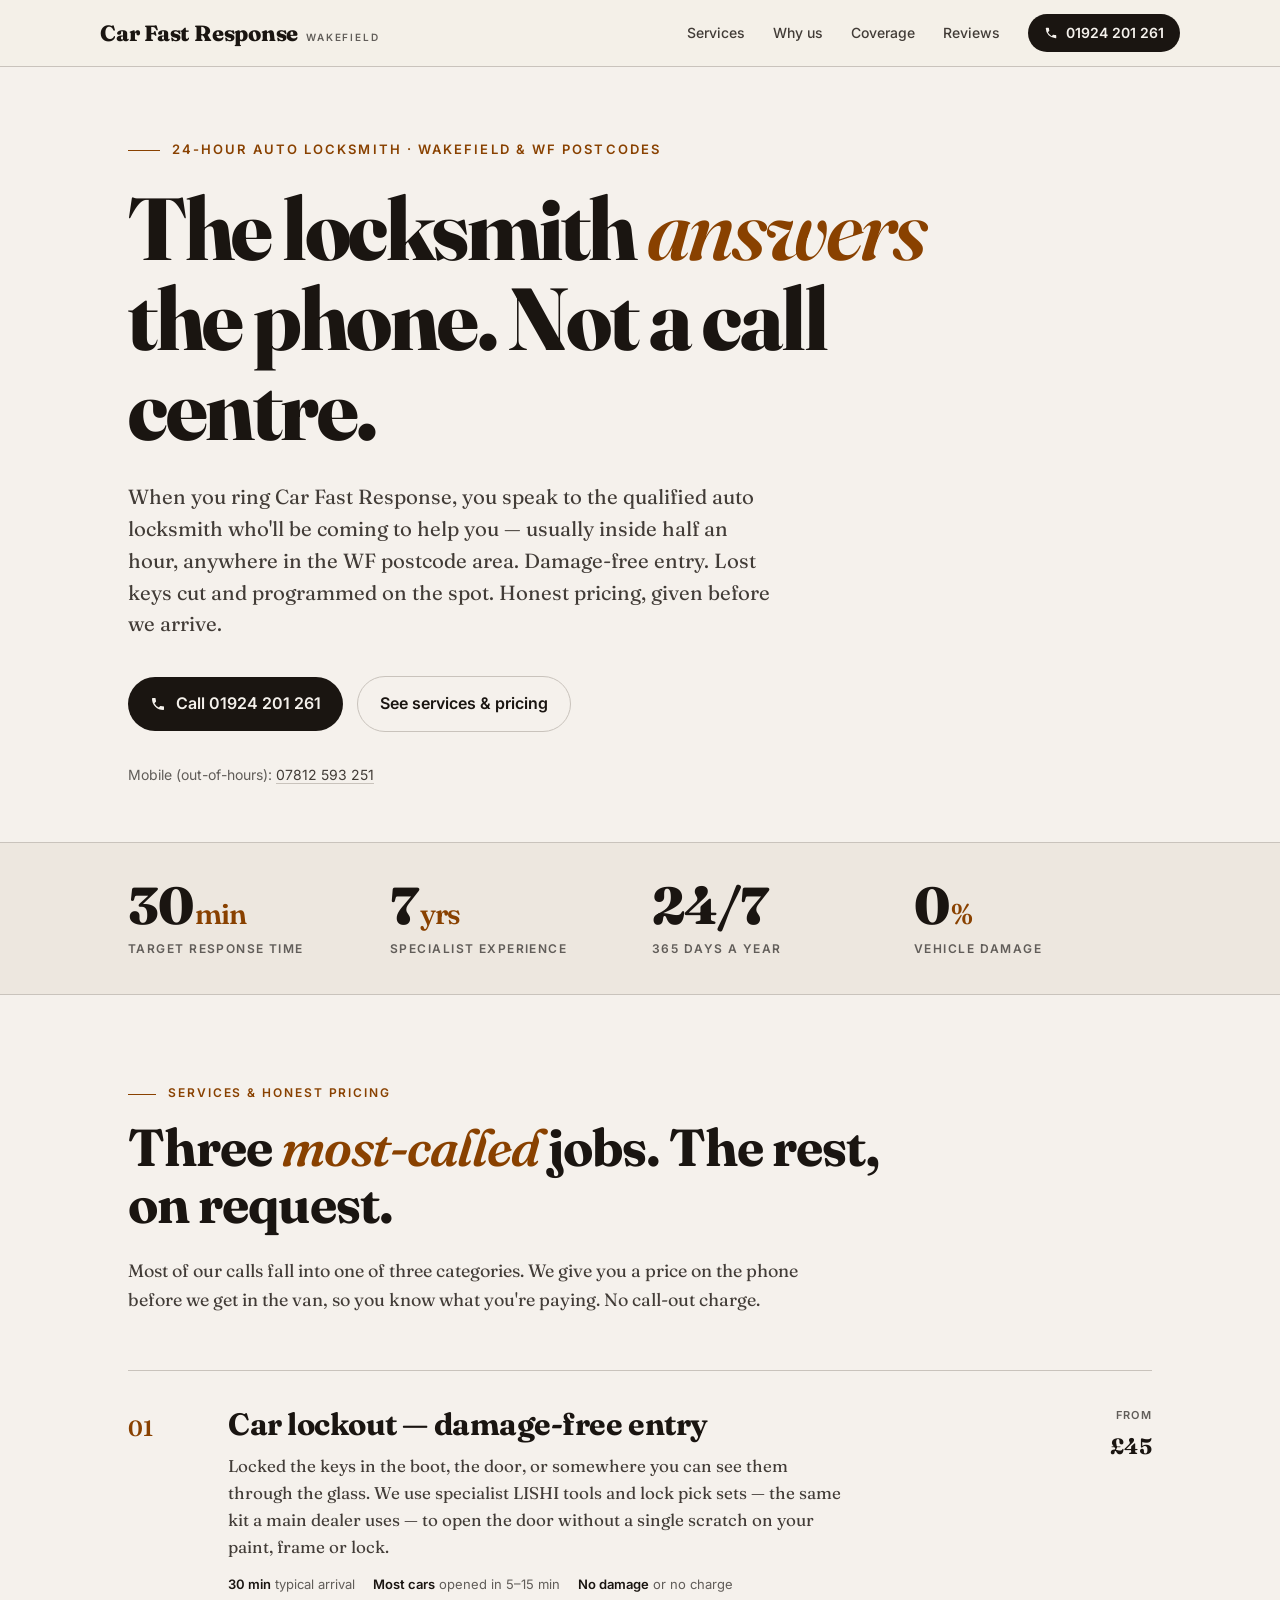
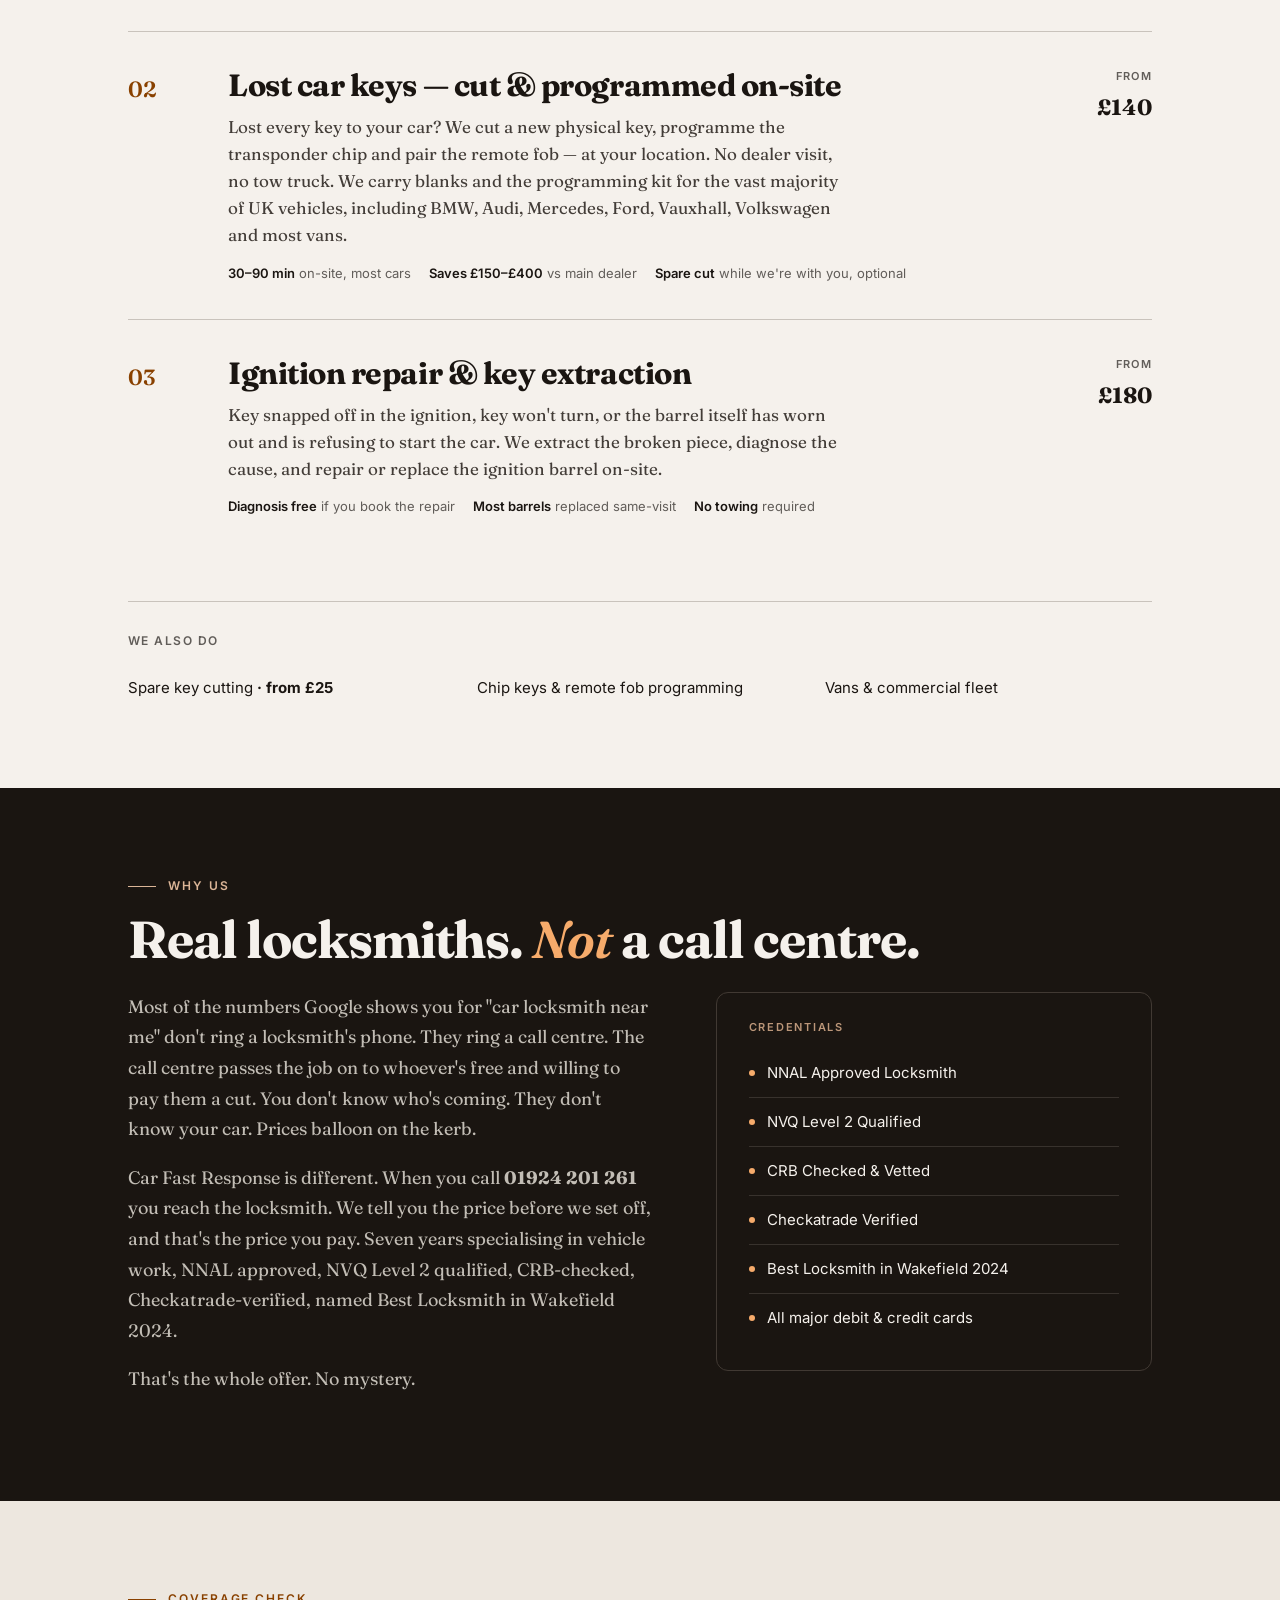
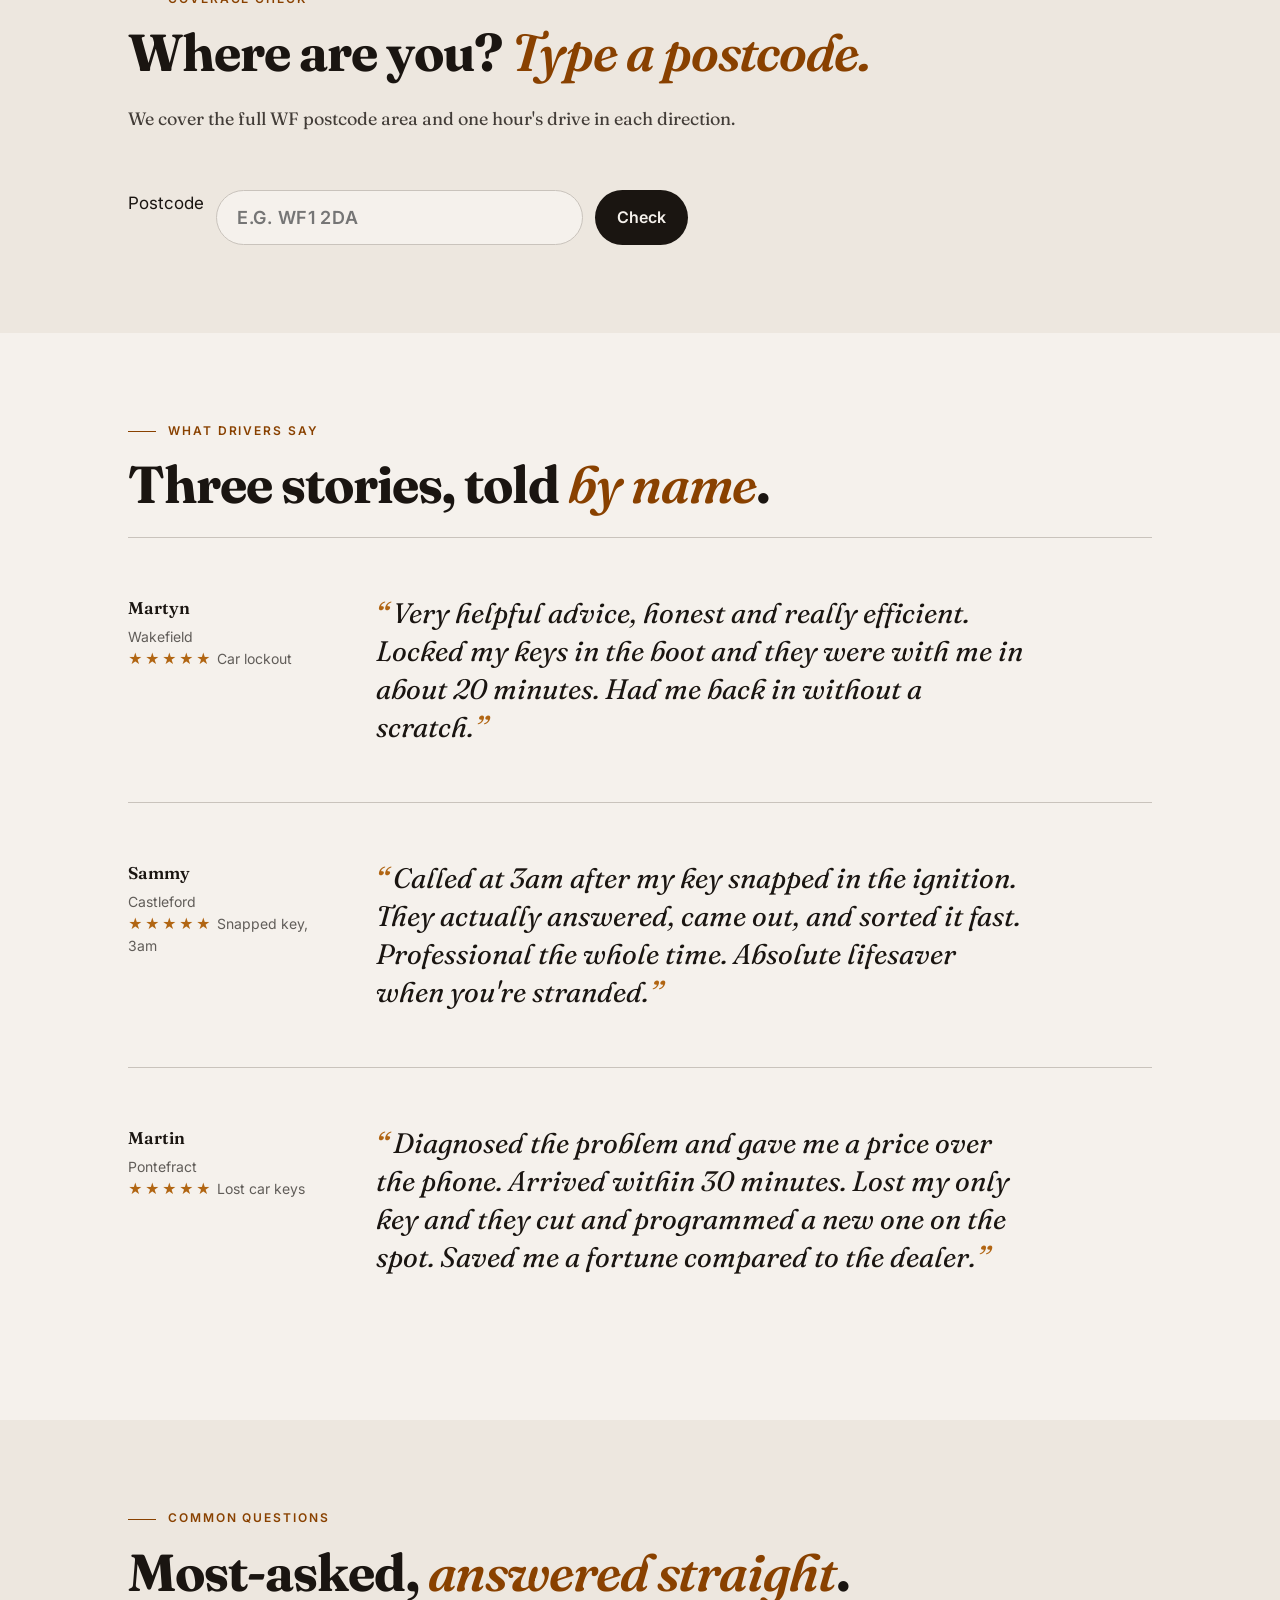
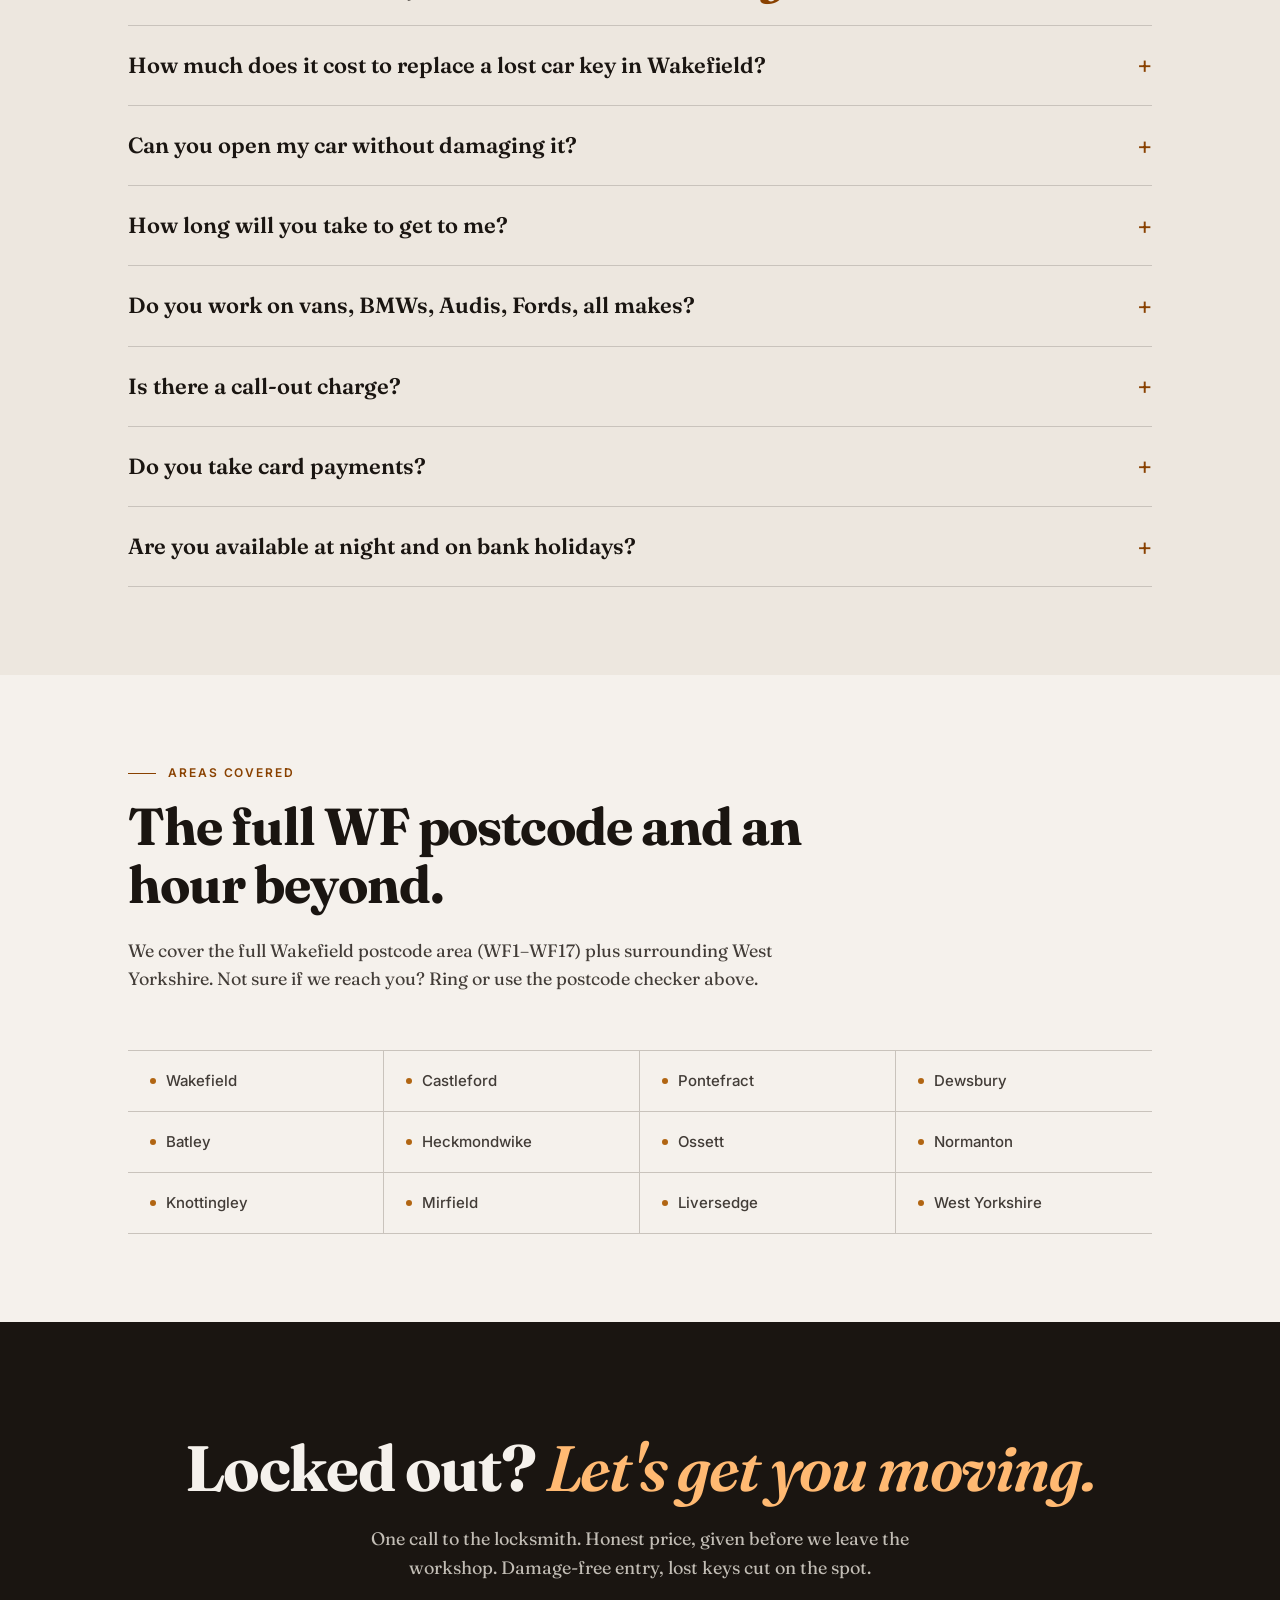
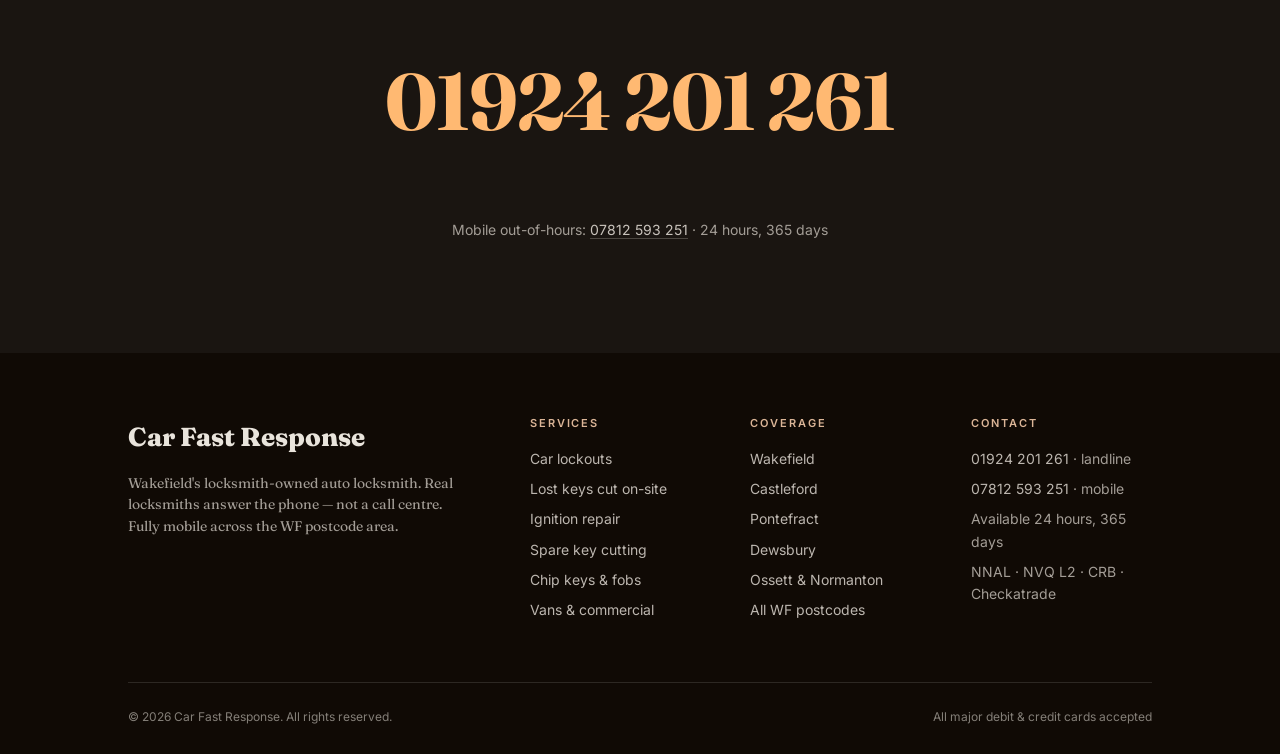
==== index.html @ 36a8eac4 "Point canonical/sitemap/schema at the live GitHub Pages URL Skipping the custom domain step per Rob " ====
<!DOCTYPE html>
<html lang="en-GB">
<head>
<meta charset="UTF-8">
<meta name="viewport" content="width=device-width, initial-scale=1, viewport-fit=cover">
<title>Car Fast Response · Auto Locksmith Wakefield · 30-minute response, damage-free</title>
<meta name="description" content="Wakefield's locksmith-owned auto locksmith. Real locksmiths answer the phone, not a call centre. Damage-free vehicle entry, lost car keys cut on-site, ignition repair. Call 01924 201 261 — 24 hours.">
<meta name="keywords" content="auto locksmith Wakefield, car locksmith West Yorkshire, lost car key replacement Wakefield, car lockout Wakefield, car key cutting Castleford Pontefract">
<meta name="robots" content="index,follow,max-image-preview:large">
<link rel="canonical" href="https://ainjection.github.io/carfastresponse/">

<meta property="og:type" content="website">
<meta property="og:url" content="https://ainjection.github.io/carfastresponse/">
<meta property="og:title" content="Car Fast Response · Auto Locksmith Wakefield">
<meta property="og:description" content="Real locksmiths, not a call centre. 30-minute response across Wakefield &amp; WF postcodes. Damage-free entry, lost keys cut on-site.">
<meta property="og:image" content="https://ainjection.github.io/carfastresponse/og-card.png">
<meta property="og:image:width" content="1200">
<meta property="og:image:height" content="630">
<meta property="og:locale" content="en_GB">

<meta name="twitter:card" content="summary_large_image">
<meta name="twitter:title" content="Car Fast Response · Auto Locksmith Wakefield">
<meta name="twitter:description" content="Real locksmiths, not a call centre. 30-minute response. Damage-free vehicle entry, lost keys cut on-site.">
<meta name="twitter:image" content="https://ainjection.github.io/carfastresponse/og-card.png">

<meta name="theme-color" content="#f5f1ea">
<meta name="format-detection" content="telephone=yes">
<meta name="geo.region" content="GB-WKF">
<meta name="geo.placename" content="Wakefield">

<link rel="preconnect" href="https://fonts.googleapis.com">
<link rel="preconnect" href="https://fonts.gstatic.com" crossorigin>
<link href="https://fonts.googleapis.com/css2?family=Inter:wght@400;500;600;700&family=Fraunces:opsz,wght@9..144,400;9..144,600;9..144,800&display=swap" rel="stylesheet">

<style>
  :root {
    --ink: oklch(20% 0.012 60);
    --ink-soft: oklch(36% 0.012 60);
    --muted: oklch(48% 0.008 70);
    --paper: oklch(96% 0.008 80);
    --paper-warm: oklch(93% 0.012 75);
    --rule: oklch(82% 0.012 70);
    --brass: oklch(58% 0.13 60);
    --brass-deep: oklch(46% 0.12 55);
    --night: oklch(20% 0.018 250);
    --night-soft: oklch(28% 0.018 250);
    --emergency: oklch(58% 0.18 30);
  }
  *, *::before, *::after { box-sizing: border-box; margin: 0; padding: 0; }
  html { scroll-behavior: smooth; -webkit-text-size-adjust: 100%; }
  body {
    font-family: 'Fraunces', ui-serif, Georgia, serif;
    font-size: 17px;
    line-height: 1.6;
    color: var(--ink);
    background: var(--paper);
    -webkit-font-smoothing: antialiased;
    overflow-x: hidden;
  }
  a { color: inherit; text-decoration: none; }
  img, svg { max-width: 100%; height: auto; display: block; }
  button { font: inherit; cursor: pointer; border: 0; background: none; color: inherit; }

  .sans { font-family: 'Inter', -apple-system, BlinkMacSystemFont, "Segoe UI", sans-serif; }
  .container { max-width: 1080px; margin: 0 auto; padding: 0 28px; }
  h1, h2, h3, h4 { font-family: 'Fraunces', ui-serif, Georgia, serif; font-weight: 600; letter-spacing: -0.012em; line-height: 1.12; }

  /* === SKIP LINK === */
  .skip { position: absolute; left: -9999px; }
  .skip:focus { left: 12px; top: 12px; background: var(--ink); color: var(--paper); padding: 10px 16px; border-radius: 6px; z-index: 100; }

  /* === HEADER === */
  .topnav {
    position: sticky; top: 0; z-index: 50;
    background: rgba(244, 240, 232, 0.92);
    backdrop-filter: saturate(160%) blur(10px);
    -webkit-backdrop-filter: saturate(160%) blur(10px);
    border-bottom: 1px solid var(--rule);
  }
  .topnav-inner {
    display: flex; align-items: center; justify-content: space-between;
    padding: 14px 0;
  }
  .brand {
    display: flex; align-items: baseline; gap: 8px;
    font-family: 'Fraunces', serif; font-size: 22px; font-weight: 800;
    letter-spacing: -0.01em;
  }
  .brand .small { font-family: 'Inter', sans-serif; font-size: 10px; font-weight: 600; letter-spacing: 0.18em; text-transform: uppercase; color: var(--muted); }
  .topnav nav { display: flex; gap: 28px; align-items: center; font-family: 'Inter', sans-serif; font-size: 14px; font-weight: 500; }
  .topnav nav a { color: var(--ink-soft); transition: color 0.18s ease-out; }
  .topnav nav a:hover { color: var(--brass-deep); }
  .topnav .call-pill {
    display: inline-flex; align-items: center; gap: 8px;
    padding: 8px 16px; border-radius: 999px;
    background: var(--ink); color: var(--paper);
    font-family: 'Inter', sans-serif; font-weight: 600; font-size: 14px;
    transition: background 0.18s ease-out;
  }
  .topnav .call-pill:hover { background: var(--brass-deep); }
  .topnav .call-pill svg { width: 14px; height: 14px; fill: currentColor; }
  @media (max-width: 760px) {
    .topnav nav a:not(.call-pill) { display: none; }
  }

  /* === HERO === */
  .hero { padding: 72px 0 56px; }
  .hero-line {
    font-family: 'Inter', sans-serif; font-size: 13px; font-weight: 600;
    letter-spacing: 0.16em; text-transform: uppercase; color: var(--brass-deep);
    margin-bottom: 24px;
  }
  .hero-line::before {
    content: ''; display: inline-block; width: 32px; height: 1px;
    background: var(--brass-deep); margin-right: 12px; vertical-align: middle;
  }
  .hero h1 {
    font-size: clamp(44px, 7.5vw, 88px);
    font-weight: 800;
    line-height: 1.02;
    letter-spacing: -0.028em;
    margin-bottom: 28px;
    max-width: 14ch;
  }
  .hero h1 em { font-style: italic; color: var(--brass-deep); font-weight: 600; }
  .hero-lede {
    font-size: clamp(18px, 1.6vw, 22px);
    line-height: 1.55;
    color: var(--ink-soft);
    max-width: 50ch;
    margin-bottom: 36px;
  }
  .hero-actions {
    display: flex; flex-wrap: wrap; gap: 14px; align-items: center;
  }
  .btn {
    display: inline-flex; align-items: center; gap: 10px;
    padding: 14px 22px; border-radius: 999px;
    font-family: 'Inter', sans-serif; font-weight: 600; font-size: 16px;
    transition: transform 0.18s ease-out, background 0.18s ease-out;
  }
  .btn-primary { background: var(--ink); color: var(--paper); }
  .btn-primary:hover { background: var(--brass-deep); transform: translateY(-1px); }
  .btn-ghost { background: transparent; color: var(--ink); border: 1px solid var(--rule); }
  .btn-ghost:hover { border-color: var(--ink); }
  .btn svg { width: 16px; height: 16px; fill: currentColor; }
  .hero-aside {
    margin-top: 32px;
    font-family: 'Inter', sans-serif; font-size: 14px;
    color: var(--muted);
  }
  .hero-aside a { color: var(--ink-soft); border-bottom: 1px solid var(--rule); }

  /* === STATS RIBBON === */
  .stats {
    border-top: 1px solid var(--rule);
    border-bottom: 1px solid var(--rule);
    padding: 36px 0;
    background: var(--paper-warm);
  }
  .stats-grid {
    display: grid; grid-template-columns: repeat(4, 1fr); gap: 24px;
  }
  .stat .num {
    font-family: 'Fraunces', serif; font-size: clamp(36px, 4.5vw, 52px);
    font-weight: 800; letter-spacing: -0.02em; line-height: 1;
    color: var(--ink);
  }
  .stat .num .unit { font-size: 0.55em; font-weight: 600; color: var(--brass-deep); margin-left: 2px; }
  .stat .lbl {
    font-family: 'Inter', sans-serif; font-size: 12px; font-weight: 600;
    text-transform: uppercase; letter-spacing: 0.12em;
    color: var(--muted); margin-top: 8px;
  }
  @media (max-width: 640px) {
    .stats-grid { grid-template-columns: repeat(2, 1fr); gap: 28px 20px; }
  }

  /* === SECTION SHELL === */
  section.block { padding: 88px 0; }
  .sec-eyebrow {
    font-family: 'Inter', sans-serif; font-size: 12px; font-weight: 600;
    letter-spacing: 0.16em; text-transform: uppercase; color: var(--brass-deep);
    margin-bottom: 16px;
  }
  .sec-eyebrow::before {
    content: ''; display: inline-block; width: 28px; height: 1px;
    background: var(--brass-deep); margin-right: 12px; vertical-align: middle;
  }
  .sec-title {
    font-size: clamp(34px, 4.4vw, 52px);
    font-weight: 700; letter-spacing: -0.02em; line-height: 1.1;
    max-width: 22ch; margin-bottom: 24px;
  }
  .sec-title em { font-style: italic; color: var(--brass-deep); font-weight: 600; }
  .sec-lede {
    font-size: clamp(17px, 1.4vw, 20px); color: var(--ink-soft);
    max-width: 60ch; margin-bottom: 56px;
  }

  /* === SERVICES — CASE-STUDY STYLE === */
  .case {
    display: grid; grid-template-columns: 64px 1fr auto; gap: 36px;
    padding: 36px 0; border-top: 1px solid var(--rule);
    align-items: start;
  }
  .case:last-child { border-bottom: 1px solid var(--rule); }
  .case-num {
    font-family: 'Fraunces', serif; font-size: 22px; font-weight: 600;
    color: var(--brass-deep); padding-top: 4px;
  }
  .case-body h3 {
    font-size: clamp(24px, 2.4vw, 32px);
    font-weight: 700; letter-spacing: -0.015em; margin-bottom: 10px;
  }
  .case-body p { font-size: 17px; color: var(--ink-soft); max-width: 56ch; margin-bottom: 14px; }
  .case-meta {
    font-family: 'Inter', sans-serif; font-size: 13px; color: var(--muted);
    display: flex; gap: 18px; flex-wrap: wrap;
  }
  .case-meta strong { color: var(--ink); font-weight: 600; }
  .case-price {
    font-family: 'Fraunces', serif; font-size: 22px; font-weight: 700;
    text-align: right; color: var(--ink); white-space: nowrap;
  }
  .case-price .from {
    display: block;
    font-family: 'Inter', sans-serif; font-size: 11px; font-weight: 600;
    text-transform: uppercase; letter-spacing: 0.12em; color: var(--muted);
    margin-bottom: 4px;
  }
  @media (max-width: 720px) {
    .case { grid-template-columns: 40px 1fr; }
    .case-price { grid-column: 2; text-align: left; margin-top: 8px; }
  }

  .also-list {
    margin-top: 48px; padding-top: 32px; border-top: 1px solid var(--rule);
    display: grid; grid-template-columns: repeat(3, 1fr); gap: 22px;
    font-family: 'Inter', sans-serif; font-size: 15px;
  }
  .also-list h4 {
    font-family: 'Inter', sans-serif; font-size: 12px; font-weight: 600;
    text-transform: uppercase; letter-spacing: 0.12em; color: var(--muted);
    margin-bottom: 6px; grid-column: 1 / -1;
  }
  .also-list span { color: var(--ink); }
  @media (max-width: 640px) { .also-list { grid-template-columns: 1fr 1fr; } }

  /* === WHY / EDITORIAL BLOCK === */
  .editorial {
    background: var(--ink); color: var(--paper);
    padding: 96px 0;
  }
  .editorial .sec-eyebrow { color: oklch(80% 0.06 60); }
  .editorial .sec-eyebrow::before { background: oklch(80% 0.06 60); }
  .editorial .sec-title { color: var(--paper); }
  .editorial .sec-title em { color: oklch(80% 0.12 60); }
  .editorial-grid { display: grid; grid-template-columns: 1.2fr 1fr; gap: 64px; align-items: start; }
  .editorial-grid p { color: oklch(80% 0.012 75); font-size: 18px; line-height: 1.7; margin-bottom: 18px; max-width: 52ch; }
  .credentials {
    border: 1px solid oklch(35% 0.015 60);
    padding: 28px 32px; border-radius: 12px;
  }
  .credentials h4 {
    font-family: 'Inter', sans-serif; font-size: 11px; font-weight: 600;
    letter-spacing: 0.16em; text-transform: uppercase;
    color: oklch(70% 0.06 60); margin-bottom: 16px;
  }
  .credentials ul { list-style: none; font-family: 'Inter', sans-serif; }
  .credentials li {
    padding: 12px 0; border-top: 1px solid oklch(32% 0.012 60);
    font-size: 15px; display: flex; gap: 12px; align-items: center;
  }
  .credentials li:first-child { border-top: 0; }
  .credentials li::before {
    content: ''; width: 6px; height: 6px; border-radius: 50%;
    background: oklch(80% 0.12 60); flex-shrink: 0;
  }
  @media (max-width: 760px) { .editorial-grid { grid-template-columns: 1fr; gap: 36px; } }

  /* === POSTCODE CHECKER === */
  .checker {
    background: var(--paper-warm);
  }
  .checker-form {
    display: flex; flex-wrap: wrap; gap: 12px; max-width: 560px; margin-top: 32px;
  }
  .checker input {
    flex: 1; min-width: 200px;
    font: 600 18px 'Inter', sans-serif;
    padding: 16px 20px; border-radius: 999px;
    border: 1px solid var(--rule); background: var(--paper);
    color: var(--ink); letter-spacing: 0.04em; text-transform: uppercase;
  }
  .checker input:focus { outline: 2px solid var(--brass-deep); outline-offset: 2px; }
  .checker-result {
    margin-top: 22px; padding: 18px 22px; border-radius: 12px;
    font-family: 'Inter', sans-serif; font-size: 15px; line-height: 1.5;
    display: none;
  }
  .checker-result.yes { background: oklch(94% 0.05 145); color: oklch(35% 0.13 150); display: block; }
  .checker-result.maybe { background: oklch(94% 0.05 75); color: oklch(40% 0.13 75); display: block; }
  .checker-result.no { background: oklch(94% 0.04 30); color: oklch(40% 0.16 30); display: block; }
  .checker-result a { font-weight: 700; text-decoration: underline; }

  /* === REVIEWS — MAGAZINE PULL-QUOTES === */
  .reviews {
    background: var(--paper);
  }
  .review-row {
    padding: 56px 0; border-top: 1px solid var(--rule);
    display: grid; grid-template-columns: 200px 1fr; gap: 48px; align-items: start;
  }
  .review-row:first-child { border-top: 0; padding-top: 0; }
  .review-meta {
    font-family: 'Inter', sans-serif; font-size: 14px; color: var(--muted);
  }
  .review-meta strong { display: block; font-size: 17px; color: var(--ink); margin-bottom: 4px; font-family: 'Fraunces', serif; font-weight: 600; }
  .review-meta .stars { color: var(--brass); margin-bottom: 12px; letter-spacing: 2px; font-size: 14px; }
  .review-quote {
    font-family: 'Fraunces', serif; font-size: clamp(22px, 2.2vw, 30px);
    line-height: 1.35; font-weight: 400; font-style: italic;
    color: var(--ink); max-width: 36ch;
  }
  .review-quote::before { content: '\201C'; color: var(--brass); margin-right: 4px; font-weight: 600; }
  .review-quote::after { content: '\201D'; color: var(--brass); margin-left: 2px; font-weight: 600; }
  @media (max-width: 720px) { .review-row { grid-template-columns: 1fr; gap: 16px; } }

  /* === FAQ === */
  .faq { background: var(--paper-warm); }
  details.faq-item {
    border-top: 1px solid var(--rule); padding: 22px 0;
  }
  details.faq-item:last-of-type { border-bottom: 1px solid var(--rule); }
  details.faq-item summary {
    list-style: none; cursor: pointer;
    font-family: 'Fraunces', serif; font-size: clamp(18px, 1.8vw, 22px);
    font-weight: 600; color: var(--ink);
    display: flex; justify-content: space-between; align-items: center; gap: 16px;
  }
  details.faq-item summary::-webkit-details-marker { display: none; }
  details.faq-item summary::after {
    content: '+'; font-family: 'Inter', sans-serif; font-weight: 400;
    color: var(--brass-deep); font-size: 24px; line-height: 1;
    transition: transform 0.2s ease-out;
  }
  details.faq-item[open] summary::after { content: '−'; }
  details.faq-item .ans {
    padding-top: 14px; color: var(--ink-soft); font-size: 17px; max-width: 70ch;
  }

  /* === COVERAGE === */
  .coverage { background: var(--paper); }
  .coverage-grid {
    display: grid; grid-template-columns: repeat(4, 1fr); gap: 0;
    border-top: 1px solid var(--rule);
  }
  .coverage-grid .cov {
    padding: 18px 22px; border-bottom: 1px solid var(--rule); border-right: 1px solid var(--rule);
    font-family: 'Inter', sans-serif; font-size: 15px; font-weight: 500;
    color: var(--ink-soft);
    display: flex; align-items: center; gap: 10px;
  }
  .coverage-grid .cov::before {
    content: ''; width: 6px; height: 6px; background: var(--brass);
    border-radius: 50%;
  }
  .coverage-grid .cov:nth-child(4n) { border-right: 0; }
  @media (max-width: 720px) {
    .coverage-grid { grid-template-columns: repeat(2, 1fr); }
    .coverage-grid .cov { border-right: 1px solid var(--rule); }
    .coverage-grid .cov:nth-child(2n) { border-right: 0; }
  }

  /* === FINAL CTA === */
  .final {
    background: var(--ink); color: var(--paper);
    padding: 112px 0; text-align: center;
  }
  .final h2 {
    font-size: clamp(36px, 5.5vw, 64px); font-weight: 700;
    letter-spacing: -0.022em; margin-bottom: 24px; line-height: 1.05;
  }
  .final p { color: oklch(80% 0.012 75); font-size: 18px; margin-bottom: 36px; max-width: 50ch; margin-inline: auto; }
  .final .phone-big {
    display: inline-block; font-family: 'Fraunces', serif; font-size: clamp(48px, 7vw, 80px);
    font-weight: 700; letter-spacing: -0.015em; color: oklch(85% 0.13 60);
    margin: 18px 0 26px;
  }
  .final .phone-big:hover { color: oklch(78% 0.16 60); }
  .final small {
    display: block; font-family: 'Inter', sans-serif; font-size: 14px;
    color: oklch(70% 0.012 75); margin-top: 28px;
  }
  .final small a { color: oklch(82% 0.012 75); border-bottom: 1px solid oklch(40% 0.012 75); }

  /* === FOOTER === */
  footer { background: oklch(15% 0.015 60); color: oklch(70% 0.012 75); padding: 64px 0 28px; }
  .foot-grid { display: grid; grid-template-columns: 2fr 1fr 1fr 1fr; gap: 40px; }
  .foot-grid h4 { font-family: 'Inter', sans-serif; font-size: 11px; font-weight: 600; letter-spacing: 0.18em; text-transform: uppercase; color: oklch(80% 0.06 60); margin-bottom: 14px; }
  .foot-grid ul { list-style: none; font-family: 'Inter', sans-serif; font-size: 14px; }
  .foot-grid li { padding: 4px 0; }
  .foot-grid a { color: oklch(78% 0.012 75); transition: color 0.18s; }
  .foot-grid a:hover { color: oklch(95% 0.012 75); }
  .foot-brand { font-family: 'Fraunces', serif; font-size: 26px; font-weight: 800; color: oklch(92% 0.012 75); margin-bottom: 14px; }
  .foot-desc { font-size: 14px; line-height: 1.55; max-width: 38ch; margin-bottom: 18px; }
  .foot-bottom {
    margin-top: 56px; padding-top: 24px; border-top: 1px solid oklch(28% 0.012 60);
    display: flex; justify-content: space-between; flex-wrap: wrap; gap: 10px;
    font-family: 'Inter', sans-serif; font-size: 12px; color: oklch(60% 0.012 75);
  }
  @media (max-width: 720px) {
    .foot-grid { grid-template-columns: 1fr 1fr; }
    .foot-grid > div:first-child { grid-column: 1 / -1; }
  }

  /* === MOBILE STICKY ACTION BAR === */
  .actionbar {
    position: fixed; left: 0; right: 0; bottom: 0; z-index: 60;
    background: var(--ink); color: var(--paper);
    padding: 10px 12px calc(10px + env(safe-area-inset-bottom, 0));
    display: none;
    box-shadow: 0 -4px 20px rgba(0,0,0,0.18);
  }
  .actionbar-inner { display: grid; grid-template-columns: 1fr 1fr 1fr; gap: 6px; max-width: 480px; margin: 0 auto; }
  .actionbar a {
    display: flex; flex-direction: column; align-items: center; gap: 2px;
    padding: 8px 6px; border-radius: 10px;
    font-family: 'Inter', sans-serif; font-size: 11px; font-weight: 600;
    letter-spacing: 0.03em;
    transition: background 0.18s;
  }
  .actionbar a:hover, .actionbar a:focus { background: oklch(30% 0.018 250); }
  .actionbar svg { width: 22px; height: 22px; fill: currentColor; margin-bottom: 2px; }
  .actionbar a.primary { background: var(--brass); color: var(--ink); }
  .actionbar a.primary:hover { background: oklch(65% 0.16 60); }
  @media (max-width: 760px) {
    .actionbar { display: block; }
    body { padding-bottom: 72px; }
  }
</style>
</head>
<body>

<a class="skip" href="#main">Skip to main content</a>

<header class="topnav">
  <div class="container topnav-inner">
    <a href="/" class="brand">Car&nbsp;Fast&nbsp;Response <span class="small">Wakefield</span></a>
    <nav aria-label="Primary">
      <a href="#services">Services</a>
      <a href="#why">Why us</a>
      <a href="#coverage">Coverage</a>
      <a href="#reviews">Reviews</a>
      <a href="tel:01924201261" class="call-pill">
        <svg viewBox="0 0 24 24" aria-hidden="true"><path d="M6.62 10.79a15.05 15.05 0 0 0 6.59 6.59l2.2-2.2a1 1 0 0 1 1.01-.24c1.12.37 2.33.57 3.58.57a1 1 0 0 1 1 1V20a1 1 0 0 1-1 1A17 17 0 0 1 3 4a1 1 0 0 1 1-1h3.5a1 1 0 0 1 1 1c0 1.25.2 2.46.57 3.58a1 1 0 0 1-.24 1.01l-2.2 2.2z"/></svg>
        01924 201 261
      </a>
    </nav>
  </div>
</header>

<main id="main">

<section class="hero">
  <div class="container">
    <div class="hero-line">24-hour auto locksmith · Wakefield &amp; WF postcodes</div>
    <h1>The locksmith <em>answers</em> the phone. Not a call centre.</h1>
    <p class="hero-lede">When you ring Car Fast Response, you speak to the qualified auto locksmith who'll be coming to help you — usually inside half an hour, anywhere in the WF postcode area. Damage-free entry. Lost keys cut and programmed on the spot. Honest pricing, given before we arrive.</p>
    <div class="hero-actions">
      <a class="btn btn-primary" href="tel:01924201261">
        <svg viewBox="0 0 24 24" aria-hidden="true"><path d="M6.62 10.79a15.05 15.05 0 0 0 6.59 6.59l2.2-2.2a1 1 0 0 1 1.01-.24c1.12.37 2.33.57 3.58.57a1 1 0 0 1 1 1V20a1 1 0 0 1-1 1A17 17 0 0 1 3 4a1 1 0 0 1 1-1h3.5a1 1 0 0 1 1 1c0 1.25.2 2.46.57 3.58a1 1 0 0 1-.24 1.01l-2.2 2.2z"/></svg>
        Call 01924 201 261
      </a>
      <a class="btn btn-ghost" href="#services">See services &amp; pricing</a>
    </div>
    <div class="hero-aside sans">
      Mobile (out-of-hours): <a href="tel:07812593251">07812 593 251</a>
    </div>
  </div>
</section>

<section class="stats">
  <div class="container">
    <div class="stats-grid">
      <div class="stat"><div class="num">30<span class="unit">min</span></div><div class="lbl">Target response time</div></div>
      <div class="stat"><div class="num">7<span class="unit">yrs</span></div><div class="lbl">Specialist experience</div></div>
      <div class="stat"><div class="num">24/7</div><div class="lbl">365 days a year</div></div>
      <div class="stat"><div class="num">0<span class="unit">%</span></div><div class="lbl">Vehicle damage</div></div>
    </div>
  </div>
</section>

<section class="block" id="services">
  <div class="container">
    <div class="sec-eyebrow">Services &amp; honest pricing</div>
    <h2 class="sec-title">Three <em>most-called</em> jobs. The rest, on request.</h2>
    <p class="sec-lede">Most of our calls fall into one of three categories. We give you a price on the phone before we get in the van, so you know what you're paying. No call-out charge.</p>

    <article class="case">
      <div class="case-num">01</div>
      <div class="case-body">
        <h3>Car lockout — damage-free entry</h3>
        <p>Locked the keys in the boot, the door, or somewhere you can see them through the glass. We use specialist LISHI tools and lock pick sets — the same kit a main dealer uses — to open the door without a single scratch on your paint, frame or lock.</p>
        <div class="case-meta sans">
          <span><strong>30 min</strong> typical arrival</span>
          <span><strong>Most cars</strong> opened in 5–15 min</span>
          <span><strong>No damage</strong> or no charge</span>
        </div>
      </div>
      <div class="case-price"><span class="from">from</span>£45</div>
    </article>

    <article class="case">
      <div class="case-num">02</div>
      <div class="case-body">
        <h3>Lost car keys — cut &amp; programmed on-site</h3>
        <p>Lost every key to your car? We cut a new physical key, programme the transponder chip and pair the remote fob — at your location. No dealer visit, no tow truck. We carry blanks and the programming kit for the vast majority of UK vehicles, including BMW, Audi, Mercedes, Ford, Vauxhall, Volkswagen and most vans.</p>
        <div class="case-meta sans">
          <span><strong>30–90 min</strong> on-site, most cars</span>
          <span><strong>Saves £150–£400</strong> vs main dealer</span>
          <span><strong>Spare cut</strong> while we're with you, optional</span>
        </div>
      </div>
      <div class="case-price"><span class="from">from</span>£140</div>
    </article>

    <article class="case">
      <div class="case-num">03</div>
      <div class="case-body">
        <h3>Ignition repair &amp; key extraction</h3>
        <p>Key snapped off in the ignition, key won't turn, or the barrel itself has worn out and is refusing to start the car. We extract the broken piece, diagnose the cause, and repair or replace the ignition barrel on-site.</p>
        <div class="case-meta sans">
          <span><strong>Diagnosis free</strong> if you book the repair</span>
          <span><strong>Most barrels</strong> replaced same-visit</span>
          <span><strong>No towing</strong> required</span>
        </div>
      </div>
      <div class="case-price"><span class="from">from</span>£180</div>
    </article>

    <div class="also-list sans">
      <h4>We also do</h4>
      <span>Spare key cutting <strong>· from £25</strong></span>
      <span>Chip keys &amp; remote fob programming</span>
      <span>Vans &amp; commercial fleet</span>
    </div>
  </div>
</section>

<section class="block editorial" id="why">
  <div class="container">
    <div class="sec-eyebrow">Why us</div>
    <h2 class="sec-title">Real locksmiths. <em>Not</em> a call centre.</h2>
    <div class="editorial-grid">
      <div>
        <p>Most of the numbers Google shows you for "car locksmith near me" don't ring a locksmith's phone. They ring a call centre. The call centre passes the job on to whoever's free and willing to pay them a cut. You don't know who's coming. They don't know your car. Prices balloon on the kerb.</p>
        <p>Car Fast Response is different. When you call <strong>01924 201 261</strong> you reach the locksmith. We tell you the price before we set off, and that's the price you pay. Seven years specialising in vehicle work, NNAL approved, NVQ Level 2 qualified, CRB-checked, Checkatrade-verified, named Best Locksmith in Wakefield 2024.</p>
        <p>That's the whole offer. No mystery.</p>
      </div>
      <aside class="credentials sans">
        <h4>Credentials</h4>
        <ul>
          <li>NNAL Approved Locksmith</li>
          <li>NVQ Level 2 Qualified</li>
          <li>CRB Checked &amp; Vetted</li>
          <li>Checkatrade Verified</li>
          <li>Best Locksmith in Wakefield 2024</li>
          <li>All major debit &amp; credit cards</li>
        </ul>
      </aside>
    </div>
  </div>
</section>

<section class="block checker">
  <div class="container">
    <div class="sec-eyebrow">Coverage check</div>
    <h2 class="sec-title">Where are you? <em>Type a postcode.</em></h2>
    <p class="sec-lede">We cover the full WF postcode area and one hour's drive in each direction.</p>
    <form class="checker-form sans" onsubmit="return checkPostcode(event)">
      <label class="visually-hidden" for="pc">Postcode</label>
      <input id="pc" name="pc" type="text" autocomplete="postal-code" placeholder="e.g. WF1 2DA" maxlength="8" required>
      <button type="submit" class="btn btn-primary">Check</button>
    </form>
    <div id="result" class="checker-result" role="status" aria-live="polite"></div>
  </div>
</section>

<section class="block reviews" id="reviews">
  <div class="container">
    <div class="sec-eyebrow">What drivers say</div>
    <h2 class="sec-title">Three stories, told <em>by name</em>.</h2>

    <article class="review-row">
      <div class="review-meta">
        <strong>Martyn</strong>
        Wakefield<br>
        <span class="stars">★★★★★</span>
        Car lockout
      </div>
      <p class="review-quote">Very helpful advice, honest and really efficient. Locked my keys in the boot and they were with me in about 20 minutes. Had me back in without a scratch.</p>
    </article>

    <article class="review-row">
      <div class="review-meta">
        <strong>Sammy</strong>
        Castleford<br>
        <span class="stars">★★★★★</span>
        Snapped key, 3am
      </div>
      <p class="review-quote">Called at 3am after my key snapped in the ignition. They actually answered, came out, and sorted it fast. Professional the whole time. Absolute lifesaver when you're stranded.</p>
    </article>

    <article class="review-row">
      <div class="review-meta">
        <strong>Martin</strong>
        Pontefract<br>
        <span class="stars">★★★★★</span>
        Lost car keys
      </div>
      <p class="review-quote">Diagnosed the problem and gave me a price over the phone. Arrived within 30 minutes. Lost my only key and they cut and programmed a new one on the spot. Saved me a fortune compared to the dealer.</p>
    </article>
  </div>
</section>

<section class="block faq" id="faq">
  <div class="container">
    <div class="sec-eyebrow">Common questions</div>
    <h2 class="sec-title">Most-asked, <em>answered straight</em>.</h2>

    <details class="faq-item">
      <summary>How much does it cost to replace a lost car key in Wakefield?</summary>
      <div class="ans">Most modern cars are £140–£260 fully cut and programmed at your location — significantly less than a main dealer. We give you the exact price for your make, model and year over the phone before we set off. Specialist or luxury vehicles (BMW, Audi, Range Rover etc.) sit at the upper end. We carry the equipment and blanks for the vast majority of vehicles on UK roads.</div>
    </details>
    <details class="faq-item">
      <summary>Can you open my car without damaging it?</summary>
      <div class="ans">Yes. We use LISHI tools and specialist lock-pick sets — the same non-destructive equipment manufacturers and main dealers use. There is no damage to the lock, the door frame or the paint. If we can't open it without damage we don't charge.</div>
    </details>
    <details class="faq-item">
      <summary>How long will you take to get to me?</summary>
      <div class="ans">Our target is 30 minutes inside the Wakefield postcode area (WF1–WF17) and up to one hour for the surrounding West Yorkshire towns. Traffic, time of day and the queue ahead of you can shift this — we'll give you a realistic ETA on the phone.</div>
    </details>
    <details class="faq-item">
      <summary>Do you work on vans, BMWs, Audis, Fords, all makes?</summary>
      <div class="ans">Yes. We carry the equipment and blanks for the vast majority of cars, vans and light commercial vehicles in the UK. BMW, Audi, Mercedes, VW, Ford, Vauxhall, Peugeot, Renault, Citroen, Toyota, Honda, Nissan, Land Rover, Ford Transit, Vauxhall Vivaro, Mercedes Sprinter — and many more. Ring with the make, model and year and we'll confirm before we set off.</div>
    </details>
    <details class="faq-item">
      <summary>Is there a call-out charge?</summary>
      <div class="ans">No. We quote you a fixed price for the whole job before we leave the workshop. That's the price you pay, regardless of how long it takes us. No surprise extras and no incremental hourly charge.</div>
    </details>
    <details class="faq-item">
      <summary>Do you take card payments?</summary>
      <div class="ans">Yes — all major debit and credit cards (Visa, Mastercard, American Express). Cash is fine too. Payment after the job is done, never before.</div>
    </details>
    <details class="faq-item">
      <summary>Are you available at night and on bank holidays?</summary>
      <div class="ans">Yes. 24 hours a day, seven days a week, 365 days a year. The same locksmith answers the phone at 3am as at 3pm. Out-of-hours rates are not loaded — same price, same service.</div>
    </details>
  </div>
</section>

<section class="block coverage" id="coverage">
  <div class="container">
    <div class="sec-eyebrow">Areas covered</div>
    <h2 class="sec-title">The full WF postcode and an hour beyond.</h2>
    <p class="sec-lede">We cover the full Wakefield postcode area (WF1–WF17) plus surrounding West Yorkshire. Not sure if we reach you? Ring or use the postcode checker above.</p>
    <div class="coverage-grid sans">
      <div class="cov">Wakefield</div>
      <div class="cov">Castleford</div>
      <div class="cov">Pontefract</div>
      <div class="cov">Dewsbury</div>
      <div class="cov">Batley</div>
      <div class="cov">Heckmondwike</div>
      <div class="cov">Ossett</div>
      <div class="cov">Normanton</div>
      <div class="cov">Knottingley</div>
      <div class="cov">Mirfield</div>
      <div class="cov">Liversedge</div>
      <div class="cov">West Yorkshire</div>
    </div>
  </div>
</section>

<section class="final" id="contact">
  <div class="container">
    <h2>Locked out? <em style="color:oklch(85% 0.13 60); font-style: italic; font-weight:600;">Let's get you moving.</em></h2>
    <p>One call to the locksmith. Honest price, given before we leave the workshop. Damage-free entry, lost keys cut on the spot.</p>
    <a class="phone-big" href="tel:01924201261">01924 201 261</a>
    <small>Mobile out-of-hours: <a href="tel:07812593251">07812 593 251</a> · 24 hours, 365 days</small>
  </div>
</section>

</main>

<footer>
  <div class="container">
    <div class="foot-grid">
      <div>
        <div class="foot-brand">Car Fast Response</div>
        <p class="foot-desc">Wakefield's locksmith-owned auto locksmith. Real locksmiths answer the phone — not a call centre. Fully mobile across the WF postcode area.</p>
      </div>
      <div>
        <h4>Services</h4>
        <ul>
          <li><a href="#services">Car lockouts</a></li>
          <li><a href="#services">Lost keys cut on-site</a></li>
          <li><a href="#services">Ignition repair</a></li>
          <li><a href="#services">Spare key cutting</a></li>
          <li><a href="#services">Chip keys &amp; fobs</a></li>
          <li><a href="#services">Vans &amp; commercial</a></li>
        </ul>
      </div>
      <div>
        <h4>Coverage</h4>
        <ul>
          <li><a href="#coverage">Wakefield</a></li>
          <li><a href="#coverage">Castleford</a></li>
          <li><a href="#coverage">Pontefract</a></li>
          <li><a href="#coverage">Dewsbury</a></li>
          <li><a href="#coverage">Ossett &amp; Normanton</a></li>
          <li><a href="#coverage">All WF postcodes</a></li>
        </ul>
      </div>
      <div>
        <h4>Contact</h4>
        <ul>
          <li><a href="tel:01924201261">01924 201 261</a> · landline</li>
          <li><a href="tel:07812593251">07812 593 251</a> · mobile</li>
          <li>Available 24 hours, 365 days</li>
          <li>NNAL · NVQ L2 · CRB · Checkatrade</li>
        </ul>
      </div>
    </div>
    <div class="foot-bottom">
      <span>© 2026 Car Fast Response. All rights reserved.</span>
      <span>All major debit &amp; credit cards accepted</span>
    </div>
  </div>
</footer>

<div class="actionbar" aria-label="Quick actions">
  <div class="actionbar-inner">
    <a href="tel:01924201261" class="primary">
      <svg viewBox="0 0 24 24" aria-hidden="true"><path d="M6.62 10.79a15.05 15.05 0 0 0 6.59 6.59l2.2-2.2a1 1 0 0 1 1.01-.24c1.12.37 2.33.57 3.58.57a1 1 0 0 1 1 1V20a1 1 0 0 1-1 1A17 17 0 0 1 3 4a1 1 0 0 1 1-1h3.5a1 1 0 0 1 1 1c0 1.25.2 2.46.57 3.58a1 1 0 0 1-.24 1.01l-2.2 2.2z"/></svg>
      Call
    </a>
    <a href="sms:01924201261?&body=Hi%20Car%20Fast%20Response%2C%20I%27m%20locked%20out%20at%20">
      <svg viewBox="0 0 24 24" aria-hidden="true"><path d="M20 2H4c-1.1 0-2 .9-2 2v18l4-4h14c1.1 0 2-.9 2-2V4c0-1.1-.9-2-2-2zM6 9h12v2H6V9zm8 5H6v-2h8v2zm4-6H6V6h12v2z"/></svg>
      Text
    </a>
    <a href="https://wa.me/447812593251?text=Hi%20Car%20Fast%20Response%2C%20I%27m%20locked%20out%20at%20">
      <svg viewBox="0 0 24 24" aria-hidden="true"><path d="M17.472 14.382c-.297-.149-1.758-.867-2.03-.967-.273-.099-.471-.148-.67.15-.197.297-.767.966-.94 1.164-.173.199-.347.223-.644.075-.297-.15-1.255-.463-2.39-1.475-.883-.788-1.48-1.761-1.653-2.059-.173-.297-.018-.458.13-.606.134-.133.298-.347.446-.52.149-.174.198-.298.298-.497.099-.198.05-.371-.025-.52-.075-.149-.669-1.612-.916-2.207-.242-.579-.487-.5-.669-.51-.173-.008-.371-.01-.57-.01-.198 0-.52.074-.792.372-.272.297-1.04 1.016-1.04 2.479 0 1.462 1.065 2.875 1.213 3.074.149.198 2.096 3.2 5.077 4.487.709.306 1.262.489 1.694.626.712.226 1.36.194 1.872.118.571-.085 1.758-.719 2.006-1.413.248-.694.248-1.289.173-1.413-.074-.124-.272-.198-.57-.347m-5.421 7.403h-.004a9.87 9.87 0 0 1-5.031-1.378l-.361-.214-3.741.982.998-3.648-.235-.374a9.86 9.86 0 0 1-1.51-5.26c.001-5.45 4.436-9.884 9.888-9.884 2.64 0 5.122 1.03 6.988 2.898a9.825 9.825 0 0 1 2.893 6.994c-.003 5.45-4.437 9.884-9.885 9.884m8.413-18.297A11.815 11.815 0 0 0 12.05 0C5.495 0 .16 5.335.157 11.892c0 2.096.547 4.142 1.588 5.945L.057 24l6.305-1.654a11.882 11.882 0 0 0 5.683 1.448h.005c6.554 0 11.89-5.335 11.893-11.893a11.821 11.821 0 0 0-3.48-8.413Z"/></svg>
      WhatsApp
    </a>
  </div>
</div>

<script>
  // Postcode checker — simple lookup against WF1-WF17 + nearby
  const COVERED = ['WF1','WF2','WF3','WF4','WF5','WF6','WF7','WF8','WF9','WF10','WF11','WF12','WF13','WF14','WF15','WF16','WF17'];
  const NEARBY = ['LS','HD','HX','BD','S','DN'];
  function checkPostcode(e) {
    e.preventDefault();
    const v = document.getElementById('pc').value.toUpperCase().replace(/\s+/g, '');
    const r = document.getElementById('result');
    r.className = 'checker-result';
    if (!/^[A-Z]{1,2}[0-9][0-9A-Z]?/.test(v)) {
      r.classList.add('no');
      r.textContent = 'That doesn’t look like a UK postcode. Try the format WF1 2DA.';
      return false;
    }
    const out = v.match(/^[A-Z]{1,2}[0-9][0-9A-Z]?/)[0];
    if (COVERED.includes(out)) {
      r.classList.add('yes');
      r.innerHTML = '✓ Yes — you’re inside our 30-minute coverage area. Call <a href="tel:01924201261">01924 201 261</a> now and we’ll be with you fast.';
    } else if (NEARBY.some(p => out.startsWith(p))) {
      r.classList.add('maybe');
      r.innerHTML = 'Likely yes — you’re close to our area. Call <a href="tel:01924201261">01924 201 261</a> and we’ll confirm the ETA in 30 seconds.';
    } else {
      r.classList.add('no');
      r.innerHTML = 'You may be outside our hour-radius. Ring us anyway on <a href="tel:01924201261">01924 201 261</a> — if we can’t reach you we’ll point you to someone who can.';
    }
    return false;
  }
</script>

<script type="application/ld+json">
{
  "@context": "https://schema.org",
  "@graph": [
    {
      "@type": ["LocalBusiness", "EmergencyService", "Locksmith"],
      "@id": "https://ainjection.github.io/carfastresponse/#business",
      "url": "https://ainjection.github.io/carfastresponse/",
      "name": "Car Fast Response",
      "alternateName": "Car Fast Response Auto Locksmith",
      "description": "24-hour auto locksmith in Wakefield, West Yorkshire. Locksmith-owned, not a call centre. Damage-free vehicle entry, lost car keys cut and programmed on-site, ignition repair, key fob programming.",
      "telephone": "+441924201261",
      "image": "https://ainjection.github.io/carfastresponse/og-card.png",
      "priceRange": "££",
      "address": {
        "@type": "PostalAddress",
        "addressLocality": "Wakefield",
        "addressRegion": "West Yorkshire",
        "postalCode": "WF1",
        "addressCountry": "GB"
      },
      "geo": {
        "@type": "GeoCoordinates",
        "latitude": 53.6833,
        "longitude": -1.4977
      },
      "areaServed": [
        {"@type":"City","name":"Wakefield"},
        {"@type":"City","name":"Castleford"},
        {"@type":"City","name":"Pontefract"},
        {"@type":"City","name":"Dewsbury"},
        {"@type":"City","name":"Batley"},
        {"@type":"City","name":"Heckmondwike"},
        {"@type":"City","name":"Ossett"},
        {"@type":"City","name":"Normanton"},
        {"@type":"City","name":"Knottingley"},
        {"@type":"City","name":"Mirfield"},
        {"@type":"City","name":"Liversedge"}
      ],
      "openingHoursSpecification": {
        "@type": "OpeningHoursSpecification",
        "dayOfWeek": ["Monday","Tuesday","Wednesday","Thursday","Friday","Saturday","Sunday"],
        "opens": "00:00",
        "closes": "23:59"
      },
      "paymentAccepted": "Cash, Visa, Mastercard, American Express",
      "currenciesAccepted": "GBP",
      "knowsAbout": ["car lockout","lost car key replacement","ignition repair","car key cutting","transponder key programming","remote fob programming","van locksmith"],
      "aggregateRating": {
        "@type": "AggregateRating",
        "ratingValue": "5.0",
        "reviewCount": "3",
        "bestRating": "5",
        "worstRating": "1"
      },
      "review": [
        {
          "@type":"Review",
          "author":{"@type":"Person","name":"Martyn"},
          "reviewRating":{"@type":"Rating","ratingValue":"5"},
          "reviewBody":"Very helpful advice, honest and really efficient. Locked my keys in the boot and they were with me in about 20 minutes. Had me back in without a scratch."
        },
        {
          "@type":"Review",
          "author":{"@type":"Person","name":"Sammy"},
          "reviewRating":{"@type":"Rating","ratingValue":"5"},
          "reviewBody":"Called at 3am after my key snapped in the ignition. They actually answered, came out, and sorted it fast. Professional the whole time. Absolute lifesaver when you're stranded."
        },
        {
          "@type":"Review",
          "author":{"@type":"Person","name":"Martin"},
          "reviewRating":{"@type":"Rating","ratingValue":"5"},
          "reviewBody":"Diagnosed the problem and gave me a price over the phone. Arrived within 30 minutes. Lost my only key and they cut and programmed a new one on the spot. Saved me a fortune compared to the dealer."
        }
      ]
    },
    {
      "@type":"Service",
      "name":"Car Lockout — Damage-Free Entry",
      "provider":{"@id":"https://ainjection.github.io/carfastresponse/#business"},
      "areaServed":"Wakefield, West Yorkshire",
      "description":"24-hour damage-free vehicle entry using LISHI and specialist lock-pick tools.",
      "offers":{"@type":"Offer","priceCurrency":"GBP","price":"45","priceSpecification":{"@type":"UnitPriceSpecification","priceType":"https://schema.org/MinPrice","price":"45","priceCurrency":"GBP"}}
    },
    {
      "@type":"Service",
      "name":"Lost Car Keys — Cut &amp; Programmed On-Site",
      "provider":{"@id":"https://ainjection.github.io/carfastresponse/#business"},
      "areaServed":"Wakefield, West Yorkshire",
      "description":"Lost car key replacement: cut, transponder programming and remote fob pairing at your location.",
      "offers":{"@type":"Offer","priceCurrency":"GBP","price":"140","priceSpecification":{"@type":"UnitPriceSpecification","priceType":"https://schema.org/MinPrice","price":"140","priceCurrency":"GBP"}}
    },
    {
      "@type":"Service",
      "name":"Ignition Repair &amp; Key Extraction",
      "provider":{"@id":"https://ainjection.github.io/carfastresponse/#business"},
      "areaServed":"Wakefield, West Yorkshire",
      "description":"On-site ignition barrel repair, broken key extraction and replacement.",
      "offers":{"@type":"Offer","priceCurrency":"GBP","price":"180","priceSpecification":{"@type":"UnitPriceSpecification","priceType":"https://schema.org/MinPrice","price":"180","priceCurrency":"GBP"}}
    },
    {
      "@type":"FAQPage",
      "mainEntity":[
        {
          "@type":"Question",
          "name":"How much does it cost to replace a lost car key in Wakefield?",
          "acceptedAnswer":{"@type":"Answer","text":"Most modern cars are £140–£260 fully cut and programmed at your location, significantly less than a main dealer. We give you the exact price for your make, model and year over the phone before we set off."}
        },
        {
          "@type":"Question",
          "name":"Can you open my car without damaging it?",
          "acceptedAnswer":{"@type":"Answer","text":"Yes. We use LISHI tools and specialist lock-pick sets, the same non-destructive equipment manufacturers and main dealers use. There is no damage to the lock, the door frame or the paint."}
        },
        {
          "@type":"Question",
          "name":"How long will you take to get to me?",
          "acceptedAnswer":{"@type":"Answer","text":"Our target is 30 minutes inside the Wakefield postcode area (WF1–WF17) and up to one hour for the surrounding West Yorkshire towns."}
        },
        {
          "@type":"Question",
          "name":"Do you work on vans, BMWs, Audis, Fords, all makes?",
          "acceptedAnswer":{"@type":"Answer","text":"Yes. We carry the equipment and blanks for the vast majority of cars, vans and light commercial vehicles in the UK including BMW, Audi, Mercedes, VW, Ford, Vauxhall, Peugeot, Renault, Citroen, Toyota, Honda, Nissan, Land Rover and most vans."}
        },
        {
          "@type":"Question",
          "name":"Is there a call-out charge?",
          "acceptedAnswer":{"@type":"Answer","text":"No. We quote you a fixed price for the whole job before we leave the workshop. That's the price you pay."}
        },
        {
          "@type":"Question",
          "name":"Are you available at night and on bank holidays?",
          "acceptedAnswer":{"@type":"Answer","text":"Yes. 24 hours a day, seven days a week, 365 days a year. Out-of-hours rates are not loaded."}
        }
      ]
    }
  ]
}
</script>

</body>
</html>
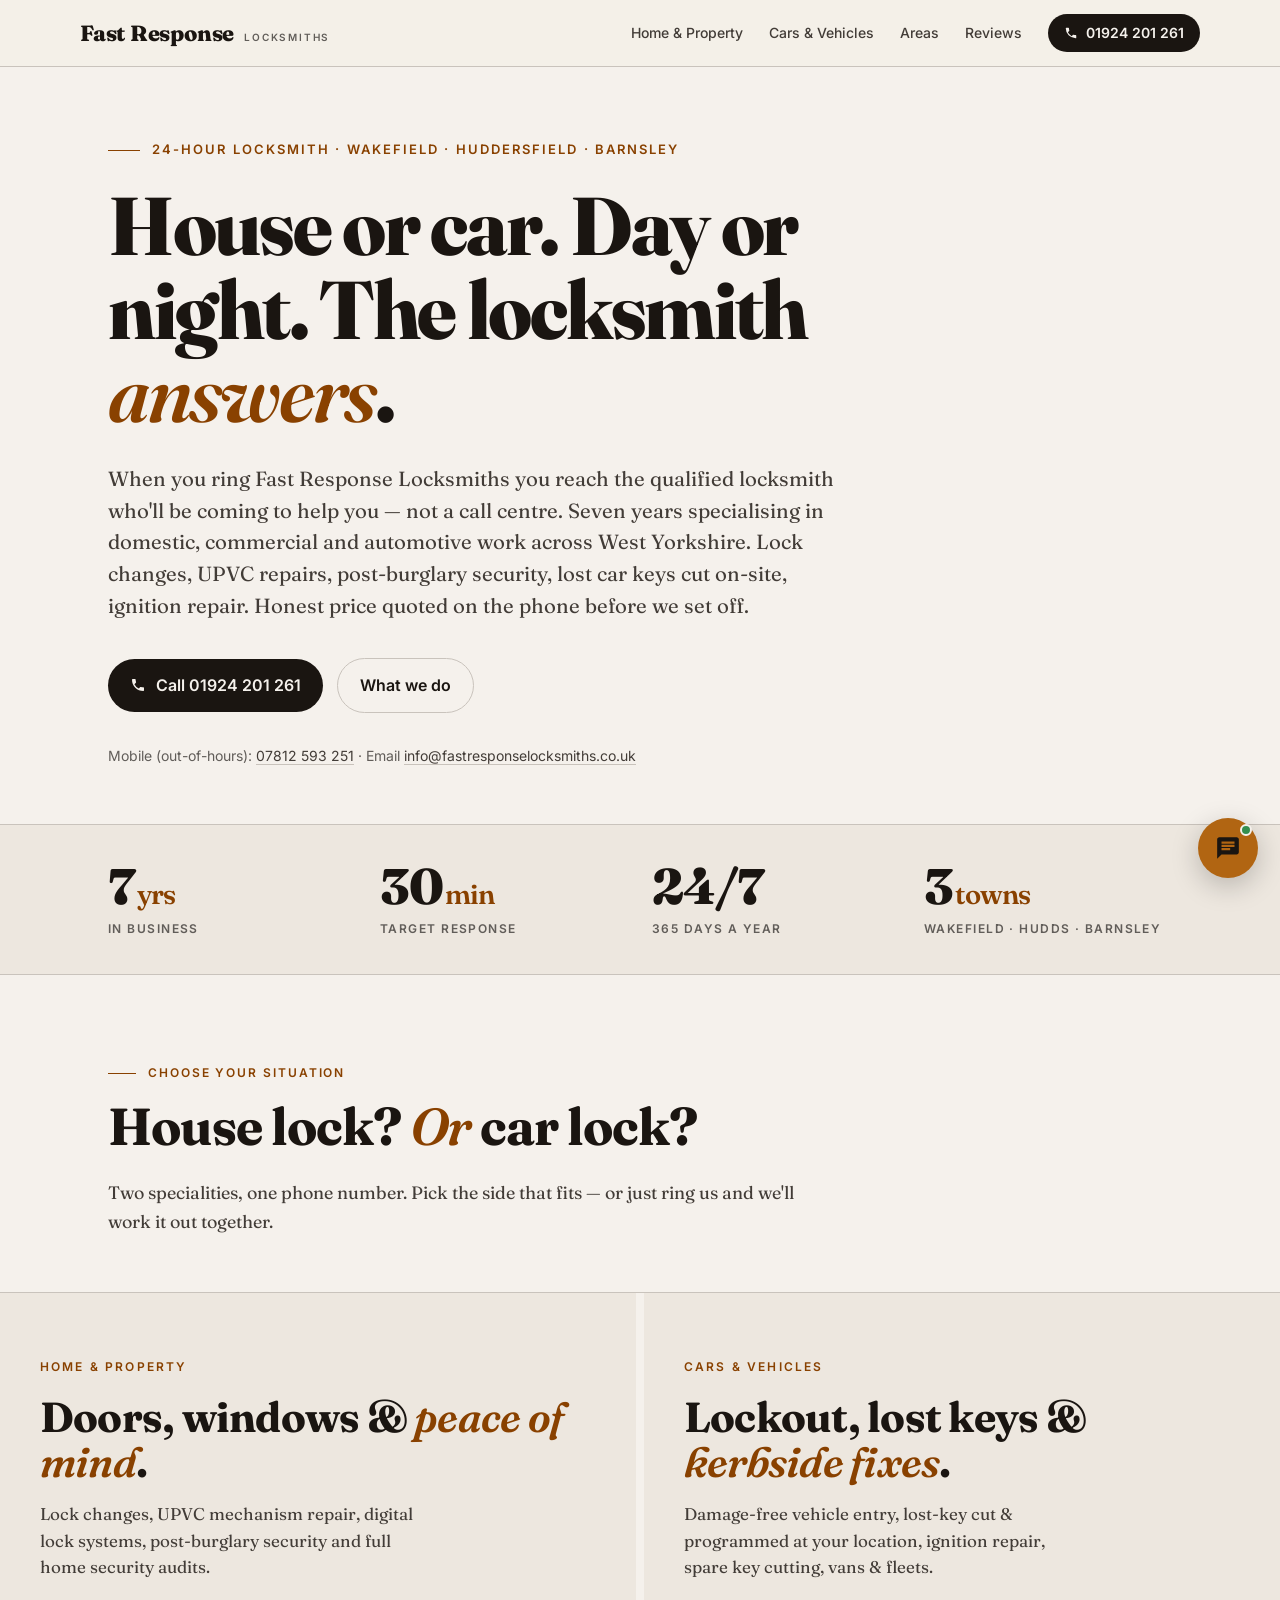
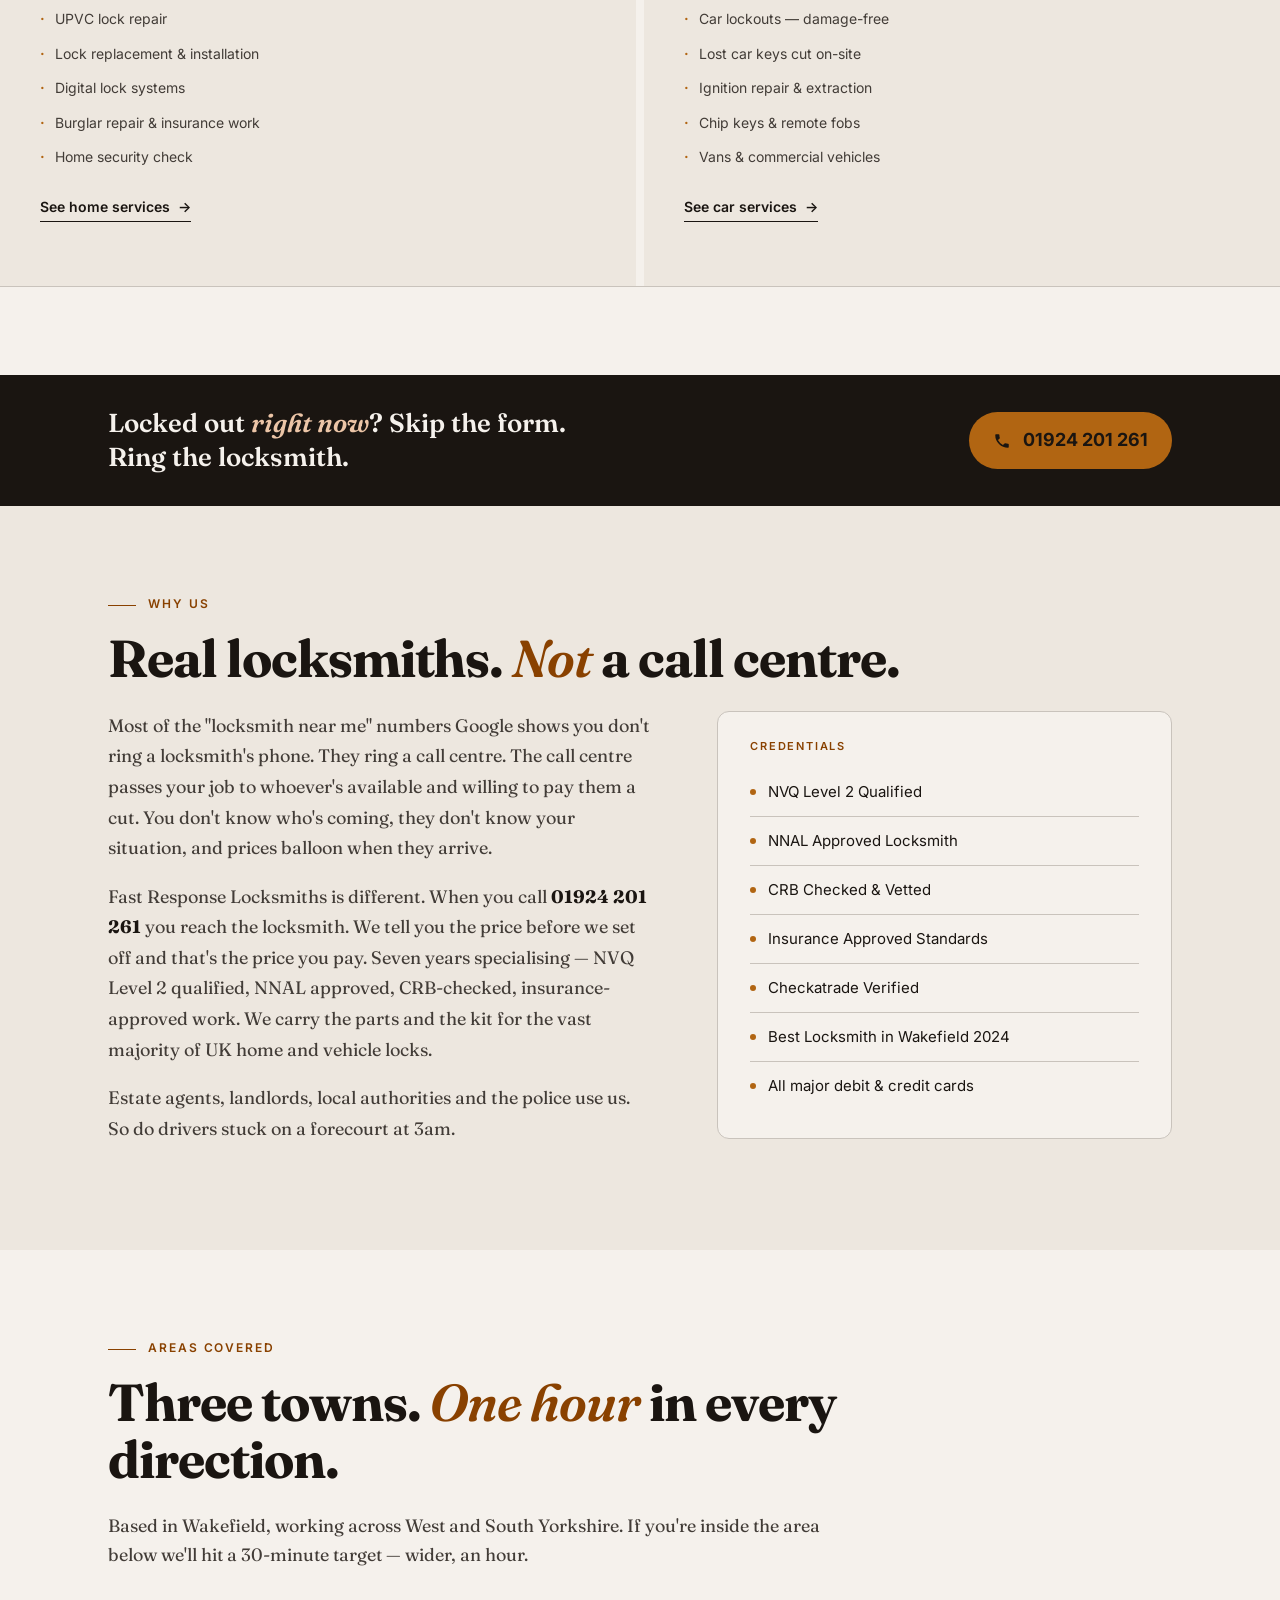
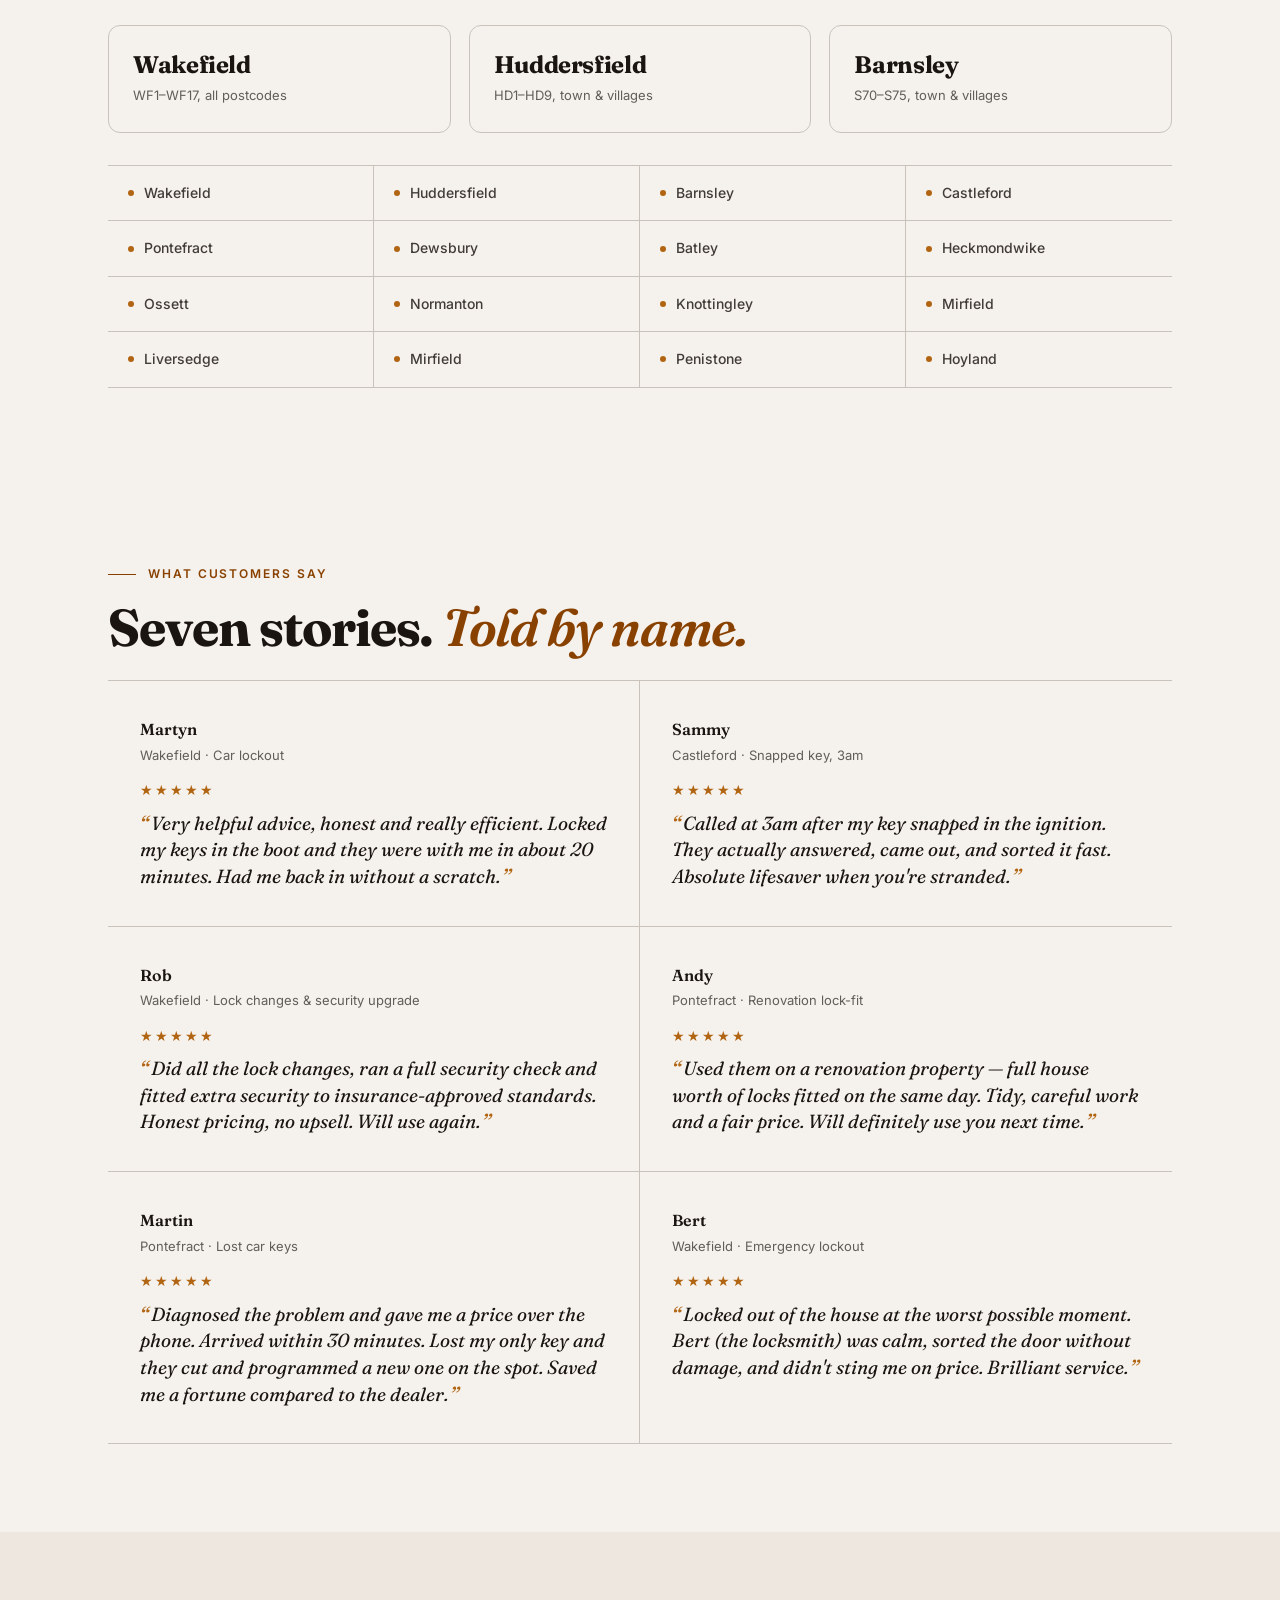
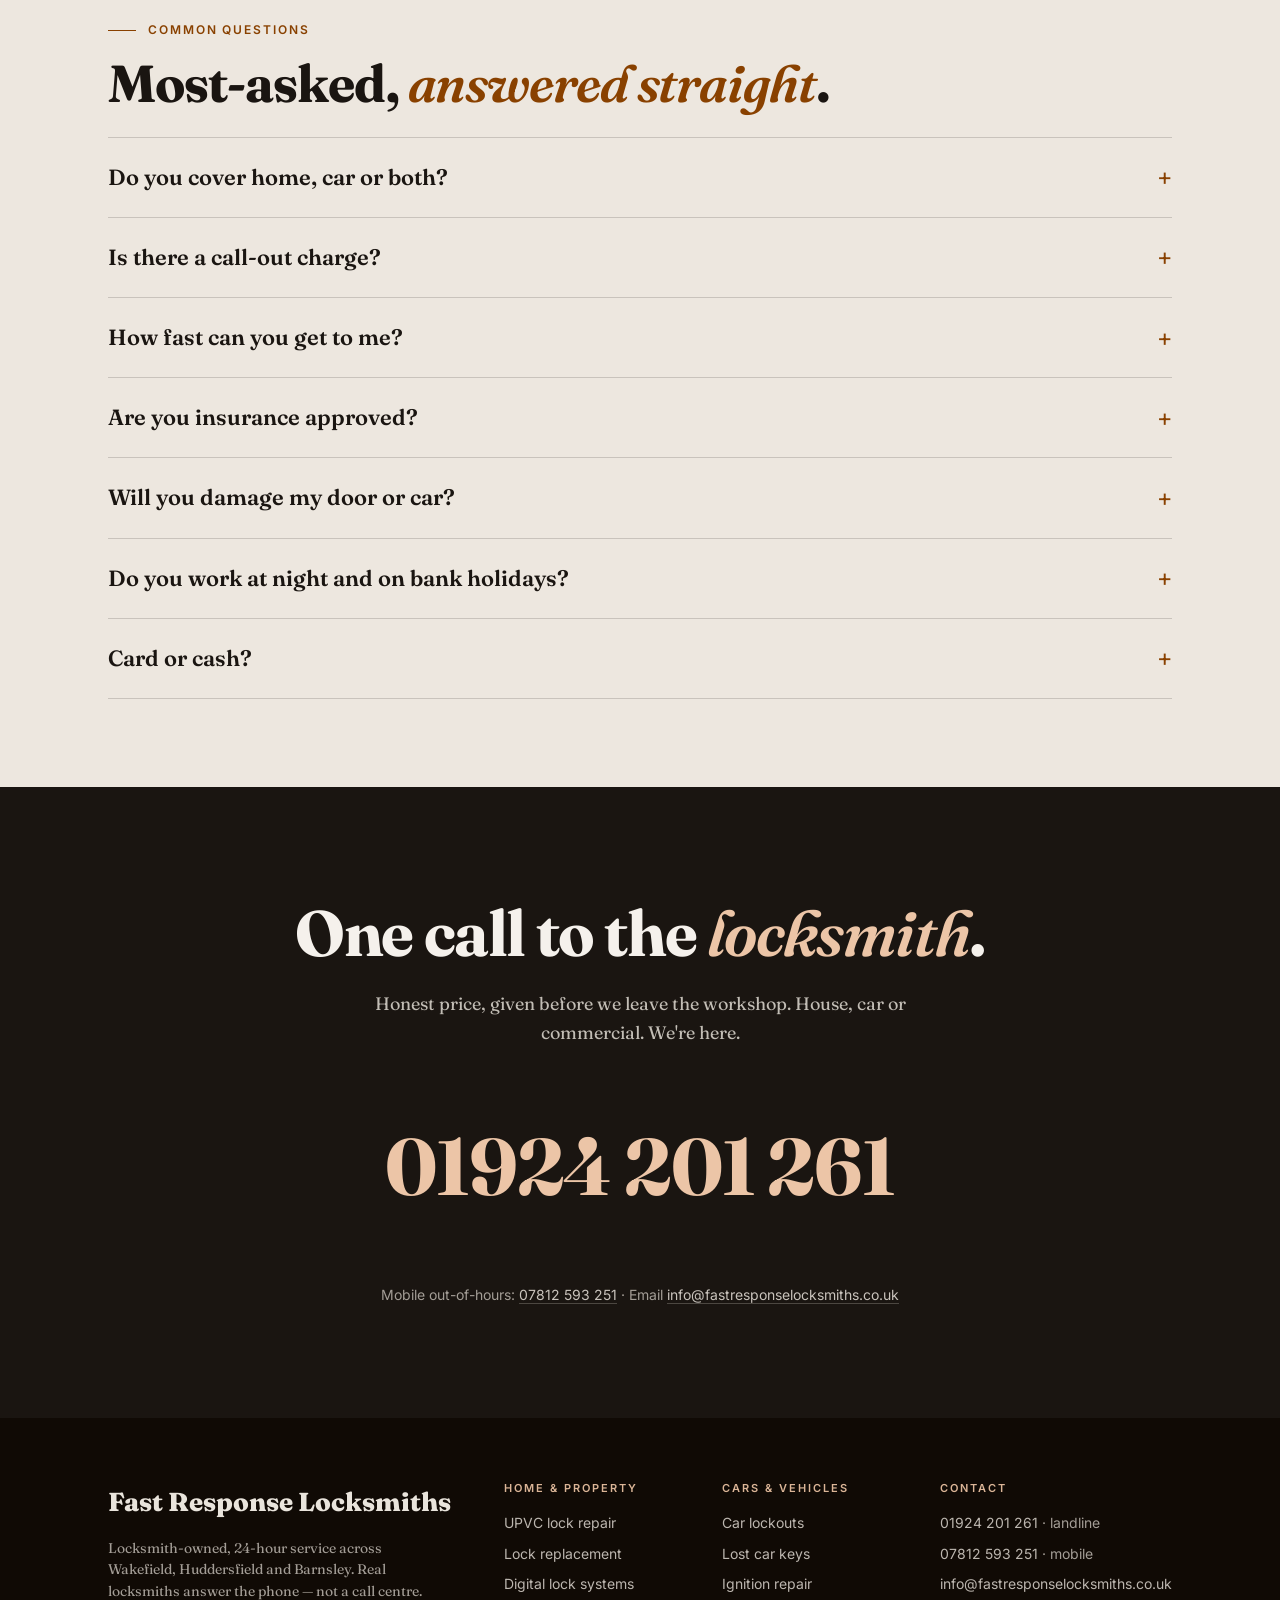
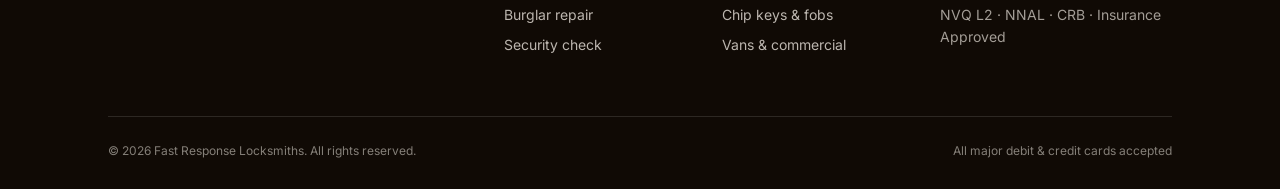
==== commit 3468ed46: "Pivot to umbrella Fast Response Locksmiths site Rename context: this repo was renamed from carfastre" ====
--- a/index.html
+++ b/index.html
@@ -3,27 +3,27 @@
 <head>
 <meta charset="UTF-8">
 <meta name="viewport" content="width=device-width, initial-scale=1, viewport-fit=cover">
-<title>Car Fast Response · Auto Locksmith Wakefield · 30-minute response, damage-free</title>
-<meta name="description" content="Wakefield's locksmith-owned auto locksmith. Real locksmiths answer the phone, not a call centre. Damage-free vehicle entry, lost car keys cut on-site, ignition repair. Call 01924 201 261 — 24 hours.">
-<meta name="keywords" content="auto locksmith Wakefield, car locksmith West Yorkshire, lost car key replacement Wakefield, car lockout Wakefield, car key cutting Castleford Pontefract">
+<title>Fast Response Locksmiths · Wakefield, Huddersfield &amp; Barnsley · 24h home and car locksmith</title>
+<meta name="description" content="Locksmith-owned, 24-hour locksmith covering Wakefield, Huddersfield and Barnsley. Home, car and commercial work. Lock changes, UPVC repair, burglar response, lost car keys cut on-site. Call 01924 201 261.">
+<meta name="keywords" content="locksmith Wakefield, locksmith Huddersfield, locksmith Barnsley, auto locksmith Wakefield, UPVC repair Wakefield, lost car key replacement, lock change Wakefield">
 <meta name="robots" content="index,follow,max-image-preview:large">
-<link rel="canonical" href="https://ainjection.github.io/carfastresponse/">
+<link rel="canonical" href="https://ainjection.github.io/fastresponselocksmiths/">
 
 <meta property="og:type" content="website">
-<meta property="og:url" content="https://ainjection.github.io/carfastresponse/">
-<meta property="og:title" content="Car Fast Response · Auto Locksmith Wakefield">
-<meta property="og:description" content="Real locksmiths, not a call centre. 30-minute response across Wakefield &amp; WF postcodes. Damage-free entry, lost keys cut on-site.">
-<meta property="og:image" content="https://ainjection.github.io/carfastresponse/og-card.png">
+<meta property="og:url" content="https://ainjection.github.io/fastresponselocksmiths/">
+<meta property="og:title" content="Fast Response Locksmiths · Wakefield, Huddersfield &amp; Barnsley">
+<meta property="og:description" content="Locksmith-owned, 24 hours. Home, car and commercial. Real locksmiths answer the phone — not a call centre.">
+<meta property="og:image" content="https://ainjection.github.io/fastresponselocksmiths/og-card.png">
 <meta property="og:image:width" content="1200">
 <meta property="og:image:height" content="630">
 <meta property="og:locale" content="en_GB">
 
 <meta name="twitter:card" content="summary_large_image">
-<meta name="twitter:title" content="Car Fast Response · Auto Locksmith Wakefield">
-<meta name="twitter:description" content="Real locksmiths, not a call centre. 30-minute response. Damage-free vehicle entry, lost keys cut on-site.">
-<meta name="twitter:image" content="https://ainjection.github.io/carfastresponse/og-card.png">
-
-<meta name="theme-color" content="#f5f1ea">
+<meta name="twitter:title" content="Fast Response Locksmiths · Wakefield, Huddersfield &amp; Barnsley">
+<meta name="twitter:description" content="24-hour locksmiths. Home, car, commercial. Real locksmiths answer the phone.">
+<meta name="twitter:image" content="https://ainjection.github.io/fastresponselocksmiths/og-card.png">
+
+<meta name="theme-color" content="#f4f0e8">
 <meta name="format-detection" content="telephone=yes">
 <meta name="geo.region" content="GB-WKF">
 <meta name="geo.placename" content="Wakefield">
@@ -42,9 +42,9 @@
     --rule: oklch(82% 0.012 70);
     --brass: oklch(58% 0.13 60);
     --brass-deep: oklch(46% 0.12 55);
+    --brass-soft: oklch(85% 0.06 60);
     --night: oklch(20% 0.018 250);
-    --night-soft: oklch(28% 0.018 250);
-    --emergency: oklch(58% 0.18 30);
+    --good: oklch(58% 0.13 150);
   }
   *, *::before, *::after { box-sizing: border-box; margin: 0; padding: 0; }
   html { scroll-behavior: smooth; -webkit-text-size-adjust: 100%; }
@@ -60,12 +60,10 @@
   a { color: inherit; text-decoration: none; }
   img, svg { max-width: 100%; height: auto; display: block; }
   button { font: inherit; cursor: pointer; border: 0; background: none; color: inherit; }
-
   .sans { font-family: 'Inter', -apple-system, BlinkMacSystemFont, "Segoe UI", sans-serif; }
-  .container { max-width: 1080px; margin: 0 auto; padding: 0 28px; }
+  .container { max-width: 1120px; margin: 0 auto; padding: 0 28px; }
   h1, h2, h3, h4 { font-family: 'Fraunces', ui-serif, Georgia, serif; font-weight: 600; letter-spacing: -0.012em; line-height: 1.12; }
 
-  /* === SKIP LINK === */
   .skip { position: absolute; left: -9999px; }
   .skip:focus { left: 12px; top: 12px; background: var(--ink); color: var(--paper); padding: 10px 16px; border-radius: 6px; z-index: 100; }
 
@@ -77,322 +75,132 @@
     -webkit-backdrop-filter: saturate(160%) blur(10px);
     border-bottom: 1px solid var(--rule);
   }
-  .topnav-inner {
-    display: flex; align-items: center; justify-content: space-between;
-    padding: 14px 0;
-  }
-  .brand {
-    display: flex; align-items: baseline; gap: 8px;
-    font-family: 'Fraunces', serif; font-size: 22px; font-weight: 800;
-    letter-spacing: -0.01em;
-  }
+  .topnav-inner { display: flex; align-items: center; justify-content: space-between; padding: 14px 0; }
+  .brand { display: flex; align-items: baseline; gap: 10px; font-family: 'Fraunces', serif; font-size: 22px; font-weight: 800; letter-spacing: -0.01em; }
   .brand .small { font-family: 'Inter', sans-serif; font-size: 10px; font-weight: 600; letter-spacing: 0.18em; text-transform: uppercase; color: var(--muted); }
-  .topnav nav { display: flex; gap: 28px; align-items: center; font-family: 'Inter', sans-serif; font-size: 14px; font-weight: 500; }
+  .topnav nav { display: flex; gap: 26px; align-items: center; font-family: 'Inter', sans-serif; font-size: 14px; font-weight: 500; }
   .topnav nav a { color: var(--ink-soft); transition: color 0.18s ease-out; }
   .topnav nav a:hover { color: var(--brass-deep); }
-  .topnav .call-pill {
-    display: inline-flex; align-items: center; gap: 8px;
-    padding: 8px 16px; border-radius: 999px;
-    background: var(--ink); color: var(--paper);
-    font-family: 'Inter', sans-serif; font-weight: 600; font-size: 14px;
-    transition: background 0.18s ease-out;
-  }
+  .topnav .call-pill { display: inline-flex; align-items: center; gap: 8px; padding: 8px 16px; border-radius: 999px; background: var(--ink); color: var(--paper); font-family: 'Inter', sans-serif; font-weight: 600; font-size: 14px; transition: background 0.18s ease-out; }
   .topnav .call-pill:hover { background: var(--brass-deep); }
   .topnav .call-pill svg { width: 14px; height: 14px; fill: currentColor; }
-  @media (max-width: 760px) {
-    .topnav nav a:not(.call-pill) { display: none; }
-  }
+  @media (max-width: 780px) { .topnav nav a:not(.call-pill) { display: none; } }
 
   /* === HERO === */
   .hero { padding: 72px 0 56px; }
-  .hero-line {
-    font-family: 'Inter', sans-serif; font-size: 13px; font-weight: 600;
-    letter-spacing: 0.16em; text-transform: uppercase; color: var(--brass-deep);
-    margin-bottom: 24px;
-  }
-  .hero-line::before {
-    content: ''; display: inline-block; width: 32px; height: 1px;
-    background: var(--brass-deep); margin-right: 12px; vertical-align: middle;
-  }
-  .hero h1 {
-    font-size: clamp(44px, 7.5vw, 88px);
-    font-weight: 800;
-    line-height: 1.02;
-    letter-spacing: -0.028em;
-    margin-bottom: 28px;
-    max-width: 14ch;
-  }
+  .hero-line { font-family: 'Inter', sans-serif; font-size: 13px; font-weight: 600; letter-spacing: 0.16em; text-transform: uppercase; color: var(--brass-deep); margin-bottom: 24px; }
+  .hero-line::before { content: ''; display: inline-block; width: 32px; height: 1px; background: var(--brass-deep); margin-right: 12px; vertical-align: middle; }
+  .hero h1 { font-size: clamp(40px, 6.4vw, 84px); font-weight: 800; line-height: 1.02; letter-spacing: -0.028em; margin-bottom: 28px; max-width: 14ch; }
   .hero h1 em { font-style: italic; color: var(--brass-deep); font-weight: 600; }
-  .hero-lede {
-    font-size: clamp(18px, 1.6vw, 22px);
-    line-height: 1.55;
-    color: var(--ink-soft);
-    max-width: 50ch;
-    margin-bottom: 36px;
-  }
-  .hero-actions {
-    display: flex; flex-wrap: wrap; gap: 14px; align-items: center;
-  }
-  .btn {
-    display: inline-flex; align-items: center; gap: 10px;
-    padding: 14px 22px; border-radius: 999px;
-    font-family: 'Inter', sans-serif; font-weight: 600; font-size: 16px;
-    transition: transform 0.18s ease-out, background 0.18s ease-out;
-  }
+  .hero-lede { font-size: clamp(18px, 1.6vw, 22px); line-height: 1.55; color: var(--ink-soft); max-width: 56ch; margin-bottom: 36px; }
+  .hero-actions { display: flex; flex-wrap: wrap; gap: 14px; align-items: center; }
+  .btn { display: inline-flex; align-items: center; gap: 10px; padding: 14px 22px; border-radius: 999px; font-family: 'Inter', sans-serif; font-weight: 600; font-size: 16px; transition: transform 0.18s ease-out, background 0.18s ease-out; }
   .btn-primary { background: var(--ink); color: var(--paper); }
   .btn-primary:hover { background: var(--brass-deep); transform: translateY(-1px); }
   .btn-ghost { background: transparent; color: var(--ink); border: 1px solid var(--rule); }
   .btn-ghost:hover { border-color: var(--ink); }
   .btn svg { width: 16px; height: 16px; fill: currentColor; }
-  .hero-aside {
-    margin-top: 32px;
-    font-family: 'Inter', sans-serif; font-size: 14px;
-    color: var(--muted);
-  }
+  .hero-aside { margin-top: 32px; font-family: 'Inter', sans-serif; font-size: 14px; color: var(--muted); }
   .hero-aside a { color: var(--ink-soft); border-bottom: 1px solid var(--rule); }
 
   /* === STATS RIBBON === */
-  .stats {
-    border-top: 1px solid var(--rule);
-    border-bottom: 1px solid var(--rule);
-    padding: 36px 0;
-    background: var(--paper-warm);
-  }
-  .stats-grid {
-    display: grid; grid-template-columns: repeat(4, 1fr); gap: 24px;
-  }
-  .stat .num {
-    font-family: 'Fraunces', serif; font-size: clamp(36px, 4.5vw, 52px);
-    font-weight: 800; letter-spacing: -0.02em; line-height: 1;
-    color: var(--ink);
-  }
+  .stats { border-top: 1px solid var(--rule); border-bottom: 1px solid var(--rule); padding: 36px 0; background: var(--paper-warm); }
+  .stats-grid { display: grid; grid-template-columns: repeat(4, 1fr); gap: 24px; }
+  .stat .num { font-family: 'Fraunces', serif; font-size: clamp(36px, 4.4vw, 50px); font-weight: 800; letter-spacing: -0.02em; line-height: 1; color: var(--ink); }
   .stat .num .unit { font-size: 0.55em; font-weight: 600; color: var(--brass-deep); margin-left: 2px; }
-  .stat .lbl {
-    font-family: 'Inter', sans-serif; font-size: 12px; font-weight: 600;
-    text-transform: uppercase; letter-spacing: 0.12em;
-    color: var(--muted); margin-top: 8px;
-  }
-  @media (max-width: 640px) {
-    .stats-grid { grid-template-columns: repeat(2, 1fr); gap: 28px 20px; }
-  }
-
-  /* === SECTION SHELL === */
+  .stat .lbl { font-family: 'Inter', sans-serif; font-size: 12px; font-weight: 600; text-transform: uppercase; letter-spacing: 0.12em; color: var(--muted); margin-top: 8px; }
+  @media (max-width: 640px) { .stats-grid { grid-template-columns: repeat(2, 1fr); gap: 28px 20px; } }
+
+  /* === SECTIONS === */
   section.block { padding: 88px 0; }
-  .sec-eyebrow {
-    font-family: 'Inter', sans-serif; font-size: 12px; font-weight: 600;
-    letter-spacing: 0.16em; text-transform: uppercase; color: var(--brass-deep);
-    margin-bottom: 16px;
-  }
-  .sec-eyebrow::before {
-    content: ''; display: inline-block; width: 28px; height: 1px;
-    background: var(--brass-deep); margin-right: 12px; vertical-align: middle;
-  }
-  .sec-title {
-    font-size: clamp(34px, 4.4vw, 52px);
-    font-weight: 700; letter-spacing: -0.02em; line-height: 1.1;
-    max-width: 22ch; margin-bottom: 24px;
-  }
+  .sec-eyebrow { font-family: 'Inter', sans-serif; font-size: 12px; font-weight: 600; letter-spacing: 0.16em; text-transform: uppercase; color: var(--brass-deep); margin-bottom: 16px; }
+  .sec-eyebrow::before { content: ''; display: inline-block; width: 28px; height: 1px; background: var(--brass-deep); margin-right: 12px; vertical-align: middle; }
+  .sec-title { font-size: clamp(34px, 4.4vw, 52px); font-weight: 700; letter-spacing: -0.02em; line-height: 1.1; max-width: 22ch; margin-bottom: 24px; }
   .sec-title em { font-style: italic; color: var(--brass-deep); font-weight: 600; }
-  .sec-lede {
-    font-size: clamp(17px, 1.4vw, 20px); color: var(--ink-soft);
-    max-width: 60ch; margin-bottom: 56px;
-  }
-
-  /* === SERVICES — CASE-STUDY STYLE === */
-  .case {
-    display: grid; grid-template-columns: 64px 1fr auto; gap: 36px;
-    padding: 36px 0; border-top: 1px solid var(--rule);
-    align-items: start;
-  }
-  .case:last-child { border-bottom: 1px solid var(--rule); }
-  .case-num {
-    font-family: 'Fraunces', serif; font-size: 22px; font-weight: 600;
-    color: var(--brass-deep); padding-top: 4px;
-  }
-  .case-body h3 {
-    font-size: clamp(24px, 2.4vw, 32px);
-    font-weight: 700; letter-spacing: -0.015em; margin-bottom: 10px;
-  }
-  .case-body p { font-size: 17px; color: var(--ink-soft); max-width: 56ch; margin-bottom: 14px; }
-  .case-meta {
-    font-family: 'Inter', sans-serif; font-size: 13px; color: var(--muted);
-    display: flex; gap: 18px; flex-wrap: wrap;
-  }
-  .case-meta strong { color: var(--ink); font-weight: 600; }
-  .case-price {
-    font-family: 'Fraunces', serif; font-size: 22px; font-weight: 700;
-    text-align: right; color: var(--ink); white-space: nowrap;
-  }
-  .case-price .from {
-    display: block;
-    font-family: 'Inter', sans-serif; font-size: 11px; font-weight: 600;
-    text-transform: uppercase; letter-spacing: 0.12em; color: var(--muted);
-    margin-bottom: 4px;
-  }
-  @media (max-width: 720px) {
-    .case { grid-template-columns: 40px 1fr; }
-    .case-price { grid-column: 2; text-align: left; margin-top: 8px; }
-  }
-
-  .also-list {
-    margin-top: 48px; padding-top: 32px; border-top: 1px solid var(--rule);
-    display: grid; grid-template-columns: repeat(3, 1fr); gap: 22px;
-    font-family: 'Inter', sans-serif; font-size: 15px;
-  }
-  .also-list h4 {
-    font-family: 'Inter', sans-serif; font-size: 12px; font-weight: 600;
-    text-transform: uppercase; letter-spacing: 0.12em; color: var(--muted);
-    margin-bottom: 6px; grid-column: 1 / -1;
-  }
-  .also-list span { color: var(--ink); }
-  @media (max-width: 640px) { .also-list { grid-template-columns: 1fr 1fr; } }
-
-  /* === WHY / EDITORIAL BLOCK === */
-  .editorial {
-    background: var(--ink); color: var(--paper);
-    padding: 96px 0;
-  }
-  .editorial .sec-eyebrow { color: oklch(80% 0.06 60); }
-  .editorial .sec-eyebrow::before { background: oklch(80% 0.06 60); }
-  .editorial .sec-title { color: var(--paper); }
-  .editorial .sec-title em { color: oklch(80% 0.12 60); }
+  .sec-lede { font-size: clamp(17px, 1.4vw, 20px); color: var(--ink-soft); max-width: 60ch; margin-bottom: 56px; }
+
+  /* === DUAL AUDIENCE === */
+  .dual { display: grid; grid-template-columns: 1fr 1fr; gap: 8px; padding: 0; border-top: 1px solid var(--rule); border-bottom: 1px solid var(--rule); }
+  .dual > a { display: block; padding: 64px 40px; background: var(--paper-warm); transition: background 0.2s, transform 0.2s; position: relative; overflow: hidden; }
+  .dual > a:hover { background: var(--paper); }
+  .dual .lbl { font-family: 'Inter', sans-serif; font-size: 12px; font-weight: 600; letter-spacing: 0.18em; text-transform: uppercase; color: var(--brass-deep); margin-bottom: 18px; }
+  .dual h3 { font-family: 'Fraunces', serif; font-size: clamp(28px, 3.4vw, 42px); font-weight: 700; letter-spacing: -0.018em; line-height: 1.08; margin-bottom: 16px; }
+  .dual h3 em { font-style: italic; color: var(--brass-deep); font-weight: 600; }
+  .dual p { color: var(--ink-soft); font-size: 17px; line-height: 1.55; max-width: 36ch; margin-bottom: 22px; }
+  .dual ul { list-style: none; font-family: 'Inter', sans-serif; font-size: 14px; color: var(--ink-soft); }
+  .dual li { padding: 6px 0; display: flex; gap: 10px; align-items: baseline; }
+  .dual li::before { content: '·'; color: var(--brass); font-weight: 700; }
+  .dual .more { display: inline-flex; align-items: center; gap: 8px; margin-top: 22px; font-family: 'Inter', sans-serif; font-size: 14px; font-weight: 600; color: var(--ink); border-bottom: 1px solid var(--ink); padding-bottom: 2px; }
+  .dual .more::after { content: '→'; transition: transform 0.2s; }
+  .dual > a:hover .more::after { transform: translateX(4px); }
+  @media (max-width: 760px) { .dual { grid-template-columns: 1fr; } .dual > a { padding: 48px 28px; } }
+
+  /* === 24H BANNER === */
+  .emergency { background: var(--ink); color: var(--paper); padding: 32px 0; }
+  .emergency-inner { display: flex; flex-wrap: wrap; align-items: center; justify-content: space-between; gap: 20px; }
+  .emergency .lhs { font-family: 'Fraunces', serif; font-size: clamp(20px, 2.2vw, 26px); font-weight: 600; max-width: 30ch; line-height: 1.3; }
+  .emergency .lhs em { color: var(--brass-soft); font-style: italic; }
+  .emergency .phone { display: inline-flex; align-items: center; gap: 12px; padding: 14px 24px; border-radius: 999px; background: var(--brass); color: var(--ink); font-family: 'Inter', sans-serif; font-weight: 700; font-size: 18px; transition: background 0.18s; }
+  .emergency .phone:hover { background: var(--brass-soft); }
+  .emergency .phone svg { width: 18px; height: 18px; fill: currentColor; }
+
+  /* === WHY EDITORIAL === */
+  .editorial { background: var(--paper-warm); padding: 96px 0; }
   .editorial-grid { display: grid; grid-template-columns: 1.2fr 1fr; gap: 64px; align-items: start; }
-  .editorial-grid p { color: oklch(80% 0.012 75); font-size: 18px; line-height: 1.7; margin-bottom: 18px; max-width: 52ch; }
-  .credentials {
-    border: 1px solid oklch(35% 0.015 60);
-    padding: 28px 32px; border-radius: 12px;
-  }
-  .credentials h4 {
-    font-family: 'Inter', sans-serif; font-size: 11px; font-weight: 600;
-    letter-spacing: 0.16em; text-transform: uppercase;
-    color: oklch(70% 0.06 60); margin-bottom: 16px;
-  }
+  .editorial-grid p { color: var(--ink-soft); font-size: 18px; line-height: 1.7; margin-bottom: 18px; max-width: 52ch; }
+  .editorial-grid strong { color: var(--ink); }
+  .credentials { border: 1px solid var(--rule); padding: 28px 32px; border-radius: 12px; background: var(--paper); }
+  .credentials h4 { font-family: 'Inter', sans-serif; font-size: 11px; font-weight: 600; letter-spacing: 0.16em; text-transform: uppercase; color: var(--brass-deep); margin-bottom: 16px; }
   .credentials ul { list-style: none; font-family: 'Inter', sans-serif; }
-  .credentials li {
-    padding: 12px 0; border-top: 1px solid oklch(32% 0.012 60);
-    font-size: 15px; display: flex; gap: 12px; align-items: center;
-  }
+  .credentials li { padding: 12px 0; border-top: 1px solid var(--rule); font-size: 15px; display: flex; gap: 12px; align-items: center; color: var(--ink); }
   .credentials li:first-child { border-top: 0; }
-  .credentials li::before {
-    content: ''; width: 6px; height: 6px; border-radius: 50%;
-    background: oklch(80% 0.12 60); flex-shrink: 0;
-  }
+  .credentials li::before { content: ''; width: 6px; height: 6px; border-radius: 50%; background: var(--brass); flex-shrink: 0; }
   @media (max-width: 760px) { .editorial-grid { grid-template-columns: 1fr; gap: 36px; } }
 
-  /* === POSTCODE CHECKER === */
-  .checker {
-    background: var(--paper-warm);
-  }
-  .checker-form {
-    display: flex; flex-wrap: wrap; gap: 12px; max-width: 560px; margin-top: 32px;
-  }
-  .checker input {
-    flex: 1; min-width: 200px;
-    font: 600 18px 'Inter', sans-serif;
-    padding: 16px 20px; border-radius: 999px;
-    border: 1px solid var(--rule); background: var(--paper);
-    color: var(--ink); letter-spacing: 0.04em; text-transform: uppercase;
-  }
-  .checker input:focus { outline: 2px solid var(--brass-deep); outline-offset: 2px; }
-  .checker-result {
-    margin-top: 22px; padding: 18px 22px; border-radius: 12px;
-    font-family: 'Inter', sans-serif; font-size: 15px; line-height: 1.5;
-    display: none;
-  }
-  .checker-result.yes { background: oklch(94% 0.05 145); color: oklch(35% 0.13 150); display: block; }
-  .checker-result.maybe { background: oklch(94% 0.05 75); color: oklch(40% 0.13 75); display: block; }
-  .checker-result.no { background: oklch(94% 0.04 30); color: oklch(40% 0.16 30); display: block; }
-  .checker-result a { font-weight: 700; text-decoration: underline; }
-
-  /* === REVIEWS — MAGAZINE PULL-QUOTES === */
-  .reviews {
-    background: var(--paper);
-  }
-  .review-row {
-    padding: 56px 0; border-top: 1px solid var(--rule);
-    display: grid; grid-template-columns: 200px 1fr; gap: 48px; align-items: start;
-  }
-  .review-row:first-child { border-top: 0; padding-top: 0; }
-  .review-meta {
-    font-family: 'Inter', sans-serif; font-size: 14px; color: var(--muted);
-  }
-  .review-meta strong { display: block; font-size: 17px; color: var(--ink); margin-bottom: 4px; font-family: 'Fraunces', serif; font-weight: 600; }
-  .review-meta .stars { color: var(--brass); margin-bottom: 12px; letter-spacing: 2px; font-size: 14px; }
-  .review-quote {
-    font-family: 'Fraunces', serif; font-size: clamp(22px, 2.2vw, 30px);
-    line-height: 1.35; font-weight: 400; font-style: italic;
-    color: var(--ink); max-width: 36ch;
-  }
-  .review-quote::before { content: '\201C'; color: var(--brass); margin-right: 4px; font-weight: 600; }
-  .review-quote::after { content: '\201D'; color: var(--brass); margin-left: 2px; font-weight: 600; }
-  @media (max-width: 720px) { .review-row { grid-template-columns: 1fr; gap: 16px; } }
+  /* === COVERAGE === */
+  .coverage { background: var(--paper); }
+  .towns { display: grid; grid-template-columns: 1fr 1fr 1fr; gap: 18px; margin-bottom: 32px; }
+  .town { padding: 26px 24px; border: 1px solid var(--rule); border-radius: 12px; }
+  .town h4 { font-family: 'Fraunces', serif; font-size: 24px; font-weight: 700; margin-bottom: 6px; letter-spacing: -0.015em; }
+  .town .sub { font-family: 'Inter', sans-serif; font-size: 13px; color: var(--muted); }
+  @media (max-width: 760px) { .towns { grid-template-columns: 1fr; } }
+  .coverage-grid { display: grid; grid-template-columns: repeat(4, 1fr); gap: 0; border-top: 1px solid var(--rule); }
+  .coverage-grid .cov { padding: 16px 20px; border-bottom: 1px solid var(--rule); border-right: 1px solid var(--rule); font-family: 'Inter', sans-serif; font-size: 14px; font-weight: 500; color: var(--ink-soft); display: flex; align-items: center; gap: 10px; }
+  .coverage-grid .cov::before { content: ''; width: 6px; height: 6px; background: var(--brass); border-radius: 50%; }
+  .coverage-grid .cov:nth-child(4n) { border-right: 0; }
+  @media (max-width: 720px) { .coverage-grid { grid-template-columns: repeat(2, 1fr); } .coverage-grid .cov { border-right: 1px solid var(--rule); } .coverage-grid .cov:nth-child(2n) { border-right: 0; } }
+
+  /* === REVIEWS === */
+  .reviews { background: var(--paper); }
+  .review-grid { display: grid; grid-template-columns: 1fr 1fr; gap: 0; border-top: 1px solid var(--rule); }
+  .review { padding: 36px 32px; border-bottom: 1px solid var(--rule); border-right: 1px solid var(--rule); }
+  .review:nth-child(2n) { border-right: 0; }
+  .review .who { font-family: 'Inter', sans-serif; font-size: 13px; color: var(--muted); margin-bottom: 14px; }
+  .review .who strong { display: block; font-size: 16px; color: var(--ink); margin-bottom: 2px; font-family: 'Fraunces', serif; font-weight: 600; }
+  .review .stars { color: var(--brass); margin-bottom: 8px; letter-spacing: 2px; font-size: 14px; }
+  .review blockquote { font-family: 'Fraunces', serif; font-size: 19px; line-height: 1.4; font-style: italic; color: var(--ink); }
+  .review blockquote::before { content: '\201C'; color: var(--brass); margin-right: 2px; font-weight: 600; }
+  .review blockquote::after { content: '\201D'; color: var(--brass); margin-left: 2px; font-weight: 600; }
+  @media (max-width: 760px) { .review-grid { grid-template-columns: 1fr; } .review { border-right: 0; } }
 
   /* === FAQ === */
   .faq { background: var(--paper-warm); }
-  details.faq-item {
-    border-top: 1px solid var(--rule); padding: 22px 0;
-  }
+  details.faq-item { border-top: 1px solid var(--rule); padding: 22px 0; }
   details.faq-item:last-of-type { border-bottom: 1px solid var(--rule); }
-  details.faq-item summary {
-    list-style: none; cursor: pointer;
-    font-family: 'Fraunces', serif; font-size: clamp(18px, 1.8vw, 22px);
-    font-weight: 600; color: var(--ink);
-    display: flex; justify-content: space-between; align-items: center; gap: 16px;
-  }
+  details.faq-item summary { list-style: none; cursor: pointer; font-family: 'Fraunces', serif; font-size: clamp(18px, 1.8vw, 22px); font-weight: 600; color: var(--ink); display: flex; justify-content: space-between; align-items: center; gap: 16px; }
   details.faq-item summary::-webkit-details-marker { display: none; }
-  details.faq-item summary::after {
-    content: '+'; font-family: 'Inter', sans-serif; font-weight: 400;
-    color: var(--brass-deep); font-size: 24px; line-height: 1;
-    transition: transform 0.2s ease-out;
-  }
+  details.faq-item summary::after { content: '+'; font-family: 'Inter', sans-serif; font-weight: 400; color: var(--brass-deep); font-size: 24px; line-height: 1; transition: transform 0.2s; }
   details.faq-item[open] summary::after { content: '−'; }
-  details.faq-item .ans {
-    padding-top: 14px; color: var(--ink-soft); font-size: 17px; max-width: 70ch;
-  }
-
-  /* === COVERAGE === */
-  .coverage { background: var(--paper); }
-  .coverage-grid {
-    display: grid; grid-template-columns: repeat(4, 1fr); gap: 0;
-    border-top: 1px solid var(--rule);
-  }
-  .coverage-grid .cov {
-    padding: 18px 22px; border-bottom: 1px solid var(--rule); border-right: 1px solid var(--rule);
-    font-family: 'Inter', sans-serif; font-size: 15px; font-weight: 500;
-    color: var(--ink-soft);
-    display: flex; align-items: center; gap: 10px;
-  }
-  .coverage-grid .cov::before {
-    content: ''; width: 6px; height: 6px; background: var(--brass);
-    border-radius: 50%;
-  }
-  .coverage-grid .cov:nth-child(4n) { border-right: 0; }
-  @media (max-width: 720px) {
-    .coverage-grid { grid-template-columns: repeat(2, 1fr); }
-    .coverage-grid .cov { border-right: 1px solid var(--rule); }
-    .coverage-grid .cov:nth-child(2n) { border-right: 0; }
-  }
-
-  /* === FINAL CTA === */
-  .final {
-    background: var(--ink); color: var(--paper);
-    padding: 112px 0; text-align: center;
-  }
-  .final h2 {
-    font-size: clamp(36px, 5.5vw, 64px); font-weight: 700;
-    letter-spacing: -0.022em; margin-bottom: 24px; line-height: 1.05;
-  }
+  details.faq-item .ans { padding-top: 14px; color: var(--ink-soft); font-size: 17px; max-width: 70ch; }
+
+  /* === FINAL === */
+  .final { background: var(--ink); color: var(--paper); padding: 112px 0; text-align: center; }
+  .final h2 { font-size: clamp(36px, 5.5vw, 64px); font-weight: 700; letter-spacing: -0.022em; margin-bottom: 24px; line-height: 1.05; }
+  .final h2 em { color: var(--brass-soft); font-style: italic; font-weight: 600; }
   .final p { color: oklch(80% 0.012 75); font-size: 18px; margin-bottom: 36px; max-width: 50ch; margin-inline: auto; }
-  .final .phone-big {
-    display: inline-block; font-family: 'Fraunces', serif; font-size: clamp(48px, 7vw, 80px);
-    font-weight: 700; letter-spacing: -0.015em; color: oklch(85% 0.13 60);
-    margin: 18px 0 26px;
-  }
+  .final .phone-big { display: inline-block; font-family: 'Fraunces', serif; font-size: clamp(48px, 7vw, 80px); font-weight: 700; letter-spacing: -0.015em; color: var(--brass-soft); margin: 18px 0 26px; }
   .final .phone-big:hover { color: oklch(78% 0.16 60); }
-  .final small {
-    display: block; font-family: 'Inter', sans-serif; font-size: 14px;
-    color: oklch(70% 0.012 75); margin-top: 28px;
-  }
+  .final small { display: block; font-family: 'Inter', sans-serif; font-size: 14px; color: oklch(70% 0.012 75); margin-top: 28px; }
   .final small a { color: oklch(82% 0.012 75); border-bottom: 1px solid oklch(40% 0.012 75); }
 
   /* === FOOTER === */
@@ -405,40 +213,58 @@
   .foot-grid a:hover { color: oklch(95% 0.012 75); }
   .foot-brand { font-family: 'Fraunces', serif; font-size: 26px; font-weight: 800; color: oklch(92% 0.012 75); margin-bottom: 14px; }
   .foot-desc { font-size: 14px; line-height: 1.55; max-width: 38ch; margin-bottom: 18px; }
-  .foot-bottom {
-    margin-top: 56px; padding-top: 24px; border-top: 1px solid oklch(28% 0.012 60);
-    display: flex; justify-content: space-between; flex-wrap: wrap; gap: 10px;
-    font-family: 'Inter', sans-serif; font-size: 12px; color: oklch(60% 0.012 75);
-  }
-  @media (max-width: 720px) {
-    .foot-grid { grid-template-columns: 1fr 1fr; }
-    .foot-grid > div:first-child { grid-column: 1 / -1; }
-  }
-
-  /* === MOBILE STICKY ACTION BAR === */
-  .actionbar {
-    position: fixed; left: 0; right: 0; bottom: 0; z-index: 60;
-    background: var(--ink); color: var(--paper);
-    padding: 10px 12px calc(10px + env(safe-area-inset-bottom, 0));
-    display: none;
-    box-shadow: 0 -4px 20px rgba(0,0,0,0.18);
-  }
+  .foot-bottom { margin-top: 56px; padding-top: 24px; border-top: 1px solid oklch(28% 0.012 60); display: flex; justify-content: space-between; flex-wrap: wrap; gap: 10px; font-family: 'Inter', sans-serif; font-size: 12px; color: oklch(60% 0.012 75); }
+  @media (max-width: 720px) { .foot-grid { grid-template-columns: 1fr 1fr; } .foot-grid > div:first-child { grid-column: 1 / -1; } }
+
+  /* === STICKY MOBILE ACTION BAR === */
+  .actionbar { position: fixed; left: 0; right: 0; bottom: 0; z-index: 60; background: var(--ink); color: var(--paper); padding: 10px 12px calc(10px + env(safe-area-inset-bottom, 0)); display: none; box-shadow: 0 -4px 20px rgba(0,0,0,0.18); }
   .actionbar-inner { display: grid; grid-template-columns: 1fr 1fr 1fr; gap: 6px; max-width: 480px; margin: 0 auto; }
-  .actionbar a {
-    display: flex; flex-direction: column; align-items: center; gap: 2px;
-    padding: 8px 6px; border-radius: 10px;
-    font-family: 'Inter', sans-serif; font-size: 11px; font-weight: 600;
-    letter-spacing: 0.03em;
-    transition: background 0.18s;
-  }
-  .actionbar a:hover, .actionbar a:focus { background: oklch(30% 0.018 250); }
+  .actionbar a { display: flex; flex-direction: column; align-items: center; gap: 2px; padding: 8px 6px; border-radius: 10px; font-family: 'Inter', sans-serif; font-size: 11px; font-weight: 600; letter-spacing: 0.03em; transition: background 0.18s; }
+  .actionbar a:hover { background: oklch(30% 0.018 250); }
   .actionbar svg { width: 22px; height: 22px; fill: currentColor; margin-bottom: 2px; }
   .actionbar a.primary { background: var(--brass); color: var(--ink); }
   .actionbar a.primary:hover { background: oklch(65% 0.16 60); }
-  @media (max-width: 760px) {
-    .actionbar { display: block; }
-    body { padding-bottom: 72px; }
+  @media (max-width: 760px) { .actionbar { display: block; } body { padding-bottom: 72px; } }
+
+  /* === CHATBOT === */
+  .cbot-toggle {
+    position: fixed; right: 22px; bottom: 22px; z-index: 70;
+    width: 60px; height: 60px; border-radius: 50%;
+    background: var(--brass); color: var(--ink);
+    display: flex; align-items: center; justify-content: center;
+    box-shadow: 0 8px 28px rgba(0,0,0,0.22);
+    cursor: pointer; transition: transform 0.2s, background 0.2s;
   }
+  .cbot-toggle:hover { transform: translateY(-2px); background: var(--brass-soft); }
+  .cbot-toggle svg { width: 26px; height: 26px; fill: currentColor; }
+  .cbot-toggle .ping { position: absolute; top: 6px; right: 6px; width: 12px; height: 12px; border-radius: 50%; background: var(--good); border: 2px solid var(--paper); }
+  @media (max-width: 760px) { .cbot-toggle { bottom: 90px; right: 14px; } }
+
+  .cbot-panel {
+    position: fixed; right: 22px; bottom: 96px; z-index: 70;
+    width: 340px; max-width: calc(100vw - 28px);
+    background: var(--paper); border: 1px solid var(--rule); border-radius: 16px;
+    box-shadow: 0 24px 60px rgba(0,0,0,0.22);
+    display: none; flex-direction: column; overflow: hidden;
+    max-height: 70vh;
+  }
+  .cbot-panel.open { display: flex; }
+  .cbot-head { background: var(--ink); color: var(--paper); padding: 16px 20px; display: flex; justify-content: space-between; align-items: center; }
+  .cbot-head h4 { font-family: 'Fraunces', serif; font-weight: 700; font-size: 18px; }
+  .cbot-head .sub { font-family: 'Inter', sans-serif; font-size: 11px; color: var(--brass-soft); letter-spacing: 0.1em; text-transform: uppercase; }
+  .cbot-close { font-size: 22px; line-height: 1; color: var(--paper); padding: 4px 8px; }
+  .cbot-body { padding: 18px 20px; font-family: 'Inter', sans-serif; font-size: 14px; line-height: 1.55; overflow-y: auto; flex: 1; }
+  .cbot-msg { background: var(--paper-warm); border-radius: 14px 14px 14px 4px; padding: 12px 16px; margin-bottom: 12px; color: var(--ink); }
+  .cbot-msg.user { background: var(--ink); color: var(--paper); border-radius: 14px 14px 4px 14px; align-self: flex-end; margin-left: auto; max-width: 80%; }
+  .cbot-options { display: flex; flex-direction: column; gap: 8px; margin-top: 8px; }
+  .cbot-options button { background: transparent; border: 1px solid var(--ink); color: var(--ink); padding: 10px 14px; border-radius: 999px; font: 600 13px 'Inter', sans-serif; text-align: left; transition: background 0.18s, color 0.18s; cursor: pointer; }
+  .cbot-options button:hover { background: var(--ink); color: var(--paper); }
+  .cbot-options button.primary { background: var(--brass); border-color: var(--brass); color: var(--ink); }
+  .cbot-options button.primary:hover { background: var(--brass-soft); color: var(--ink); }
+  .cbot-foot { padding: 12px 20px; border-top: 1px solid var(--rule); background: var(--paper-warm); display: flex; justify-content: space-between; align-items: center; font-family: 'Inter', sans-serif; font-size: 12px; color: var(--muted); }
+  .cbot-foot a { color: var(--ink); font-weight: 600; border-bottom: 1px solid var(--rule); }
+  .cbot-foot button.reset { font: 600 11px 'Inter', sans-serif; color: var(--muted); border: 0; background: 0; cursor: pointer; padding: 4px 0; }
+  .cbot-foot button.reset:hover { color: var(--ink); }
 </style>
 </head>
 <body>
@@ -447,11 +273,11 @@
 
 <header class="topnav">
   <div class="container topnav-inner">
-    <a href="/" class="brand">Car&nbsp;Fast&nbsp;Response <span class="small">Wakefield</span></a>
+    <a href="/fastresponselocksmiths/" class="brand">Fast&nbsp;Response <span class="small">Locksmiths</span></a>
     <nav aria-label="Primary">
-      <a href="#services">Services</a>
-      <a href="#why">Why us</a>
-      <a href="#coverage">Coverage</a>
+      <a href="/fastresponselocksmiths/home-locksmith/">Home &amp; Property</a>
+      <a href="/fastresponselocksmiths/auto-locksmith/">Cars &amp; Vehicles</a>
+      <a href="#coverage">Areas</a>
       <a href="#reviews">Reviews</a>
       <a href="tel:01924201261" class="call-pill">
         <svg viewBox="0 0 24 24" aria-hidden="true"><path d="M6.62 10.79a15.05 15.05 0 0 0 6.59 6.59l2.2-2.2a1 1 0 0 1 1.01-.24c1.12.37 2.33.57 3.58.57a1 1 0 0 1 1 1V20a1 1 0 0 1-1 1A17 17 0 0 1 3 4a1 1 0 0 1 1-1h3.5a1 1 0 0 1 1 1c0 1.25.2 2.46.57 3.58a1 1 0 0 1-.24 1.01l-2.2 2.2z"/></svg>
@@ -465,18 +291,18 @@
 
 <section class="hero">
   <div class="container">
-    <div class="hero-line">24-hour auto locksmith · Wakefield &amp; WF postcodes</div>
-    <h1>The locksmith <em>answers</em> the phone. Not a call centre.</h1>
-    <p class="hero-lede">When you ring Car Fast Response, you speak to the qualified auto locksmith who'll be coming to help you — usually inside half an hour, anywhere in the WF postcode area. Damage-free entry. Lost keys cut and programmed on the spot. Honest pricing, given before we arrive.</p>
+    <div class="hero-line">24-hour locksmith · Wakefield · Huddersfield · Barnsley</div>
+    <h1>House or car. Day or night. The locksmith <em>answers</em>.</h1>
+    <p class="hero-lede">When you ring Fast Response Locksmiths you reach the qualified locksmith who'll be coming to help you — not a call centre. Seven years specialising in domestic, commercial and automotive work across West Yorkshire. Lock changes, UPVC repairs, post-burglary security, lost car keys cut on-site, ignition repair. Honest price quoted on the phone before we set off.</p>
     <div class="hero-actions">
       <a class="btn btn-primary" href="tel:01924201261">
         <svg viewBox="0 0 24 24" aria-hidden="true"><path d="M6.62 10.79a15.05 15.05 0 0 0 6.59 6.59l2.2-2.2a1 1 0 0 1 1.01-.24c1.12.37 2.33.57 3.58.57a1 1 0 0 1 1 1V20a1 1 0 0 1-1 1A17 17 0 0 1 3 4a1 1 0 0 1 1-1h3.5a1 1 0 0 1 1 1c0 1.25.2 2.46.57 3.58a1 1 0 0 1-.24 1.01l-2.2 2.2z"/></svg>
         Call 01924 201 261
       </a>
-      <a class="btn btn-ghost" href="#services">See services &amp; pricing</a>
+      <a class="btn btn-ghost" href="#services">What we do</a>
     </div>
     <div class="hero-aside sans">
-      Mobile (out-of-hours): <a href="tel:07812593251">07812 593 251</a>
+      Mobile (out-of-hours): <a href="tel:07812593251">07812 593 251</a> · Email <a href="mailto:info@fastresponselocksmiths.co.uk">info@fastresponselocksmiths.co.uk</a>
     </div>
   </div>
 </section>
@@ -484,68 +310,57 @@
 <section class="stats">
   <div class="container">
     <div class="stats-grid">
-      <div class="stat"><div class="num">30<span class="unit">min</span></div><div class="lbl">Target response time</div></div>
-      <div class="stat"><div class="num">7<span class="unit">yrs</span></div><div class="lbl">Specialist experience</div></div>
+      <div class="stat"><div class="num">7<span class="unit">yrs</span></div><div class="lbl">In business</div></div>
+      <div class="stat"><div class="num">30<span class="unit">min</span></div><div class="lbl">Target response</div></div>
       <div class="stat"><div class="num">24/7</div><div class="lbl">365 days a year</div></div>
-      <div class="stat"><div class="num">0<span class="unit">%</span></div><div class="lbl">Vehicle damage</div></div>
+      <div class="stat"><div class="num">3<span class="unit">towns</span></div><div class="lbl">Wakefield · Hudds · Barnsley</div></div>
     </div>
   </div>
 </section>
 
 <section class="block" id="services">
   <div class="container">
-    <div class="sec-eyebrow">Services &amp; honest pricing</div>
-    <h2 class="sec-title">Three <em>most-called</em> jobs. The rest, on request.</h2>
-    <p class="sec-lede">Most of our calls fall into one of three categories. We give you a price on the phone before we get in the van, so you know what you're paying. No call-out charge.</p>
-
-    <article class="case">
-      <div class="case-num">01</div>
-      <div class="case-body">
-        <h3>Car lockout — damage-free entry</h3>
-        <p>Locked the keys in the boot, the door, or somewhere you can see them through the glass. We use specialist LISHI tools and lock pick sets — the same kit a main dealer uses — to open the door without a single scratch on your paint, frame or lock.</p>
-        <div class="case-meta sans">
-          <span><strong>30 min</strong> typical arrival</span>
-          <span><strong>Most cars</strong> opened in 5–15 min</span>
-          <span><strong>No damage</strong> or no charge</span>
-        </div>
-      </div>
-      <div class="case-price"><span class="from">from</span>£45</div>
-    </article>
-
-    <article class="case">
-      <div class="case-num">02</div>
-      <div class="case-body">
-        <h3>Lost car keys — cut &amp; programmed on-site</h3>
-        <p>Lost every key to your car? We cut a new physical key, programme the transponder chip and pair the remote fob — at your location. No dealer visit, no tow truck. We carry blanks and the programming kit for the vast majority of UK vehicles, including BMW, Audi, Mercedes, Ford, Vauxhall, Volkswagen and most vans.</p>
-        <div class="case-meta sans">
-          <span><strong>30–90 min</strong> on-site, most cars</span>
-          <span><strong>Saves £150–£400</strong> vs main dealer</span>
-          <span><strong>Spare cut</strong> while we're with you, optional</span>
-        </div>
-      </div>
-      <div class="case-price"><span class="from">from</span>£140</div>
-    </article>
-
-    <article class="case">
-      <div class="case-num">03</div>
-      <div class="case-body">
-        <h3>Ignition repair &amp; key extraction</h3>
-        <p>Key snapped off in the ignition, key won't turn, or the barrel itself has worn out and is refusing to start the car. We extract the broken piece, diagnose the cause, and repair or replace the ignition barrel on-site.</p>
-        <div class="case-meta sans">
-          <span><strong>Diagnosis free</strong> if you book the repair</span>
-          <span><strong>Most barrels</strong> replaced same-visit</span>
-          <span><strong>No towing</strong> required</span>
-        </div>
-      </div>
-      <div class="case-price"><span class="from">from</span>£180</div>
-    </article>
-
-    <div class="also-list sans">
-      <h4>We also do</h4>
-      <span>Spare key cutting <strong>· from £25</strong></span>
-      <span>Chip keys &amp; remote fob programming</span>
-      <span>Vans &amp; commercial fleet</span>
-    </div>
+    <div class="sec-eyebrow">Choose your situation</div>
+    <h2 class="sec-title">House lock? <em>Or</em> car lock?</h2>
+    <p class="sec-lede">Two specialities, one phone number. Pick the side that fits — or just ring us and we'll work it out together.</p>
+  </div>
+  <div class="dual">
+    <a href="/fastresponselocksmiths/home-locksmith/">
+      <div class="lbl">Home &amp; Property</div>
+      <h3>Doors, windows &amp; <em>peace of mind</em>.</h3>
+      <p>Lock changes, UPVC mechanism repair, digital lock systems, post-burglary security and full home security audits.</p>
+      <ul>
+        <li>UPVC lock repair</li>
+        <li>Lock replacement &amp; installation</li>
+        <li>Digital lock systems</li>
+        <li>Burglar repair &amp; insurance work</li>
+        <li>Home security check</li>
+      </ul>
+      <span class="more">See home services</span>
+    </a>
+    <a href="/fastresponselocksmiths/auto-locksmith/">
+      <div class="lbl">Cars &amp; Vehicles</div>
+      <h3>Lockout, lost keys &amp; <em>kerbside fixes</em>.</h3>
+      <p>Damage-free vehicle entry, lost-key cut &amp; programmed at your location, ignition repair, spare key cutting, vans &amp; fleets.</p>
+      <ul>
+        <li>Car lockouts — damage-free</li>
+        <li>Lost car keys cut on-site</li>
+        <li>Ignition repair &amp; extraction</li>
+        <li>Chip keys &amp; remote fobs</li>
+        <li>Vans &amp; commercial vehicles</li>
+      </ul>
+      <span class="more">See car services</span>
+    </a>
+  </div>
+</section>
+
+<section class="emergency">
+  <div class="container emergency-inner">
+    <div class="lhs">Locked out <em>right now</em>? Skip the form. Ring the locksmith.</div>
+    <a class="phone" href="tel:01924201261">
+      <svg viewBox="0 0 24 24" aria-hidden="true"><path d="M6.62 10.79a15.05 15.05 0 0 0 6.59 6.59l2.2-2.2a1 1 0 0 1 1.01-.24c1.12.37 2.33.57 3.58.57a1 1 0 0 1 1 1V20a1 1 0 0 1-1 1A17 17 0 0 1 3 4a1 1 0 0 1 1-1h3.5a1 1 0 0 1 1 1c0 1.25.2 2.46.57 3.58a1 1 0 0 1-.24 1.01l-2.2 2.2z"/></svg>
+      01924 201 261
+    </a>
   </div>
 </section>
 
@@ -555,16 +370,17 @@
     <h2 class="sec-title">Real locksmiths. <em>Not</em> a call centre.</h2>
     <div class="editorial-grid">
       <div>
-        <p>Most of the numbers Google shows you for "car locksmith near me" don't ring a locksmith's phone. They ring a call centre. The call centre passes the job on to whoever's free and willing to pay them a cut. You don't know who's coming. They don't know your car. Prices balloon on the kerb.</p>
-        <p>Car Fast Response is different. When you call <strong>01924 201 261</strong> you reach the locksmith. We tell you the price before we set off, and that's the price you pay. Seven years specialising in vehicle work, NNAL approved, NVQ Level 2 qualified, CRB-checked, Checkatrade-verified, named Best Locksmith in Wakefield 2024.</p>
-        <p>That's the whole offer. No mystery.</p>
+        <p>Most of the "locksmith near me" numbers Google shows you don't ring a locksmith's phone. They ring a call centre. The call centre passes your job to whoever's available and willing to pay them a cut. You don't know who's coming, they don't know your situation, and prices balloon when they arrive.</p>
+        <p>Fast Response Locksmiths is different. When you call <strong>01924 201 261</strong> you reach the locksmith. We tell you the price before we set off and that's the price you pay. Seven years specialising — NVQ Level 2 qualified, NNAL approved, CRB-checked, insurance-approved work. We carry the parts and the kit for the vast majority of UK home and vehicle locks.</p>
+        <p>Estate agents, landlords, local authorities and the police use us. So do drivers stuck on a forecourt at 3am.</p>
       </div>
       <aside class="credentials sans">
         <h4>Credentials</h4>
         <ul>
+          <li>NVQ Level 2 Qualified</li>
           <li>NNAL Approved Locksmith</li>
-          <li>NVQ Level 2 Qualified</li>
           <li>CRB Checked &amp; Vetted</li>
+          <li>Insurance Approved Standards</li>
           <li>Checkatrade Verified</li>
           <li>Best Locksmith in Wakefield 2024</li>
           <li>All major debit &amp; credit cards</li>
@@ -574,100 +390,20 @@
   </div>
 </section>
 
-<section class="block checker">
-  <div class="container">
-    <div class="sec-eyebrow">Coverage check</div>
-    <h2 class="sec-title">Where are you? <em>Type a postcode.</em></h2>
-    <p class="sec-lede">We cover the full WF postcode area and one hour's drive in each direction.</p>
-    <form class="checker-form sans" onsubmit="return checkPostcode(event)">
-      <label class="visually-hidden" for="pc">Postcode</label>
-      <input id="pc" name="pc" type="text" autocomplete="postal-code" placeholder="e.g. WF1 2DA" maxlength="8" required>
-      <button type="submit" class="btn btn-primary">Check</button>
-    </form>
-    <div id="result" class="checker-result" role="status" aria-live="polite"></div>
-  </div>
-</section>
-
-<section class="block reviews" id="reviews">
-  <div class="container">
-    <div class="sec-eyebrow">What drivers say</div>
-    <h2 class="sec-title">Three stories, told <em>by name</em>.</h2>
-
-    <article class="review-row">
-      <div class="review-meta">
-        <strong>Martyn</strong>
-        Wakefield<br>
-        <span class="stars">★★★★★</span>
-        Car lockout
-      </div>
-      <p class="review-quote">Very helpful advice, honest and really efficient. Locked my keys in the boot and they were with me in about 20 minutes. Had me back in without a scratch.</p>
-    </article>
-
-    <article class="review-row">
-      <div class="review-meta">
-        <strong>Sammy</strong>
-        Castleford<br>
-        <span class="stars">★★★★★</span>
-        Snapped key, 3am
-      </div>
-      <p class="review-quote">Called at 3am after my key snapped in the ignition. They actually answered, came out, and sorted it fast. Professional the whole time. Absolute lifesaver when you're stranded.</p>
-    </article>
-
-    <article class="review-row">
-      <div class="review-meta">
-        <strong>Martin</strong>
-        Pontefract<br>
-        <span class="stars">★★★★★</span>
-        Lost car keys
-      </div>
-      <p class="review-quote">Diagnosed the problem and gave me a price over the phone. Arrived within 30 minutes. Lost my only key and they cut and programmed a new one on the spot. Saved me a fortune compared to the dealer.</p>
-    </article>
-  </div>
-</section>
-
-<section class="block faq" id="faq">
-  <div class="container">
-    <div class="sec-eyebrow">Common questions</div>
-    <h2 class="sec-title">Most-asked, <em>answered straight</em>.</h2>
-
-    <details class="faq-item">
-      <summary>How much does it cost to replace a lost car key in Wakefield?</summary>
-      <div class="ans">Most modern cars are £140–£260 fully cut and programmed at your location — significantly less than a main dealer. We give you the exact price for your make, model and year over the phone before we set off. Specialist or luxury vehicles (BMW, Audi, Range Rover etc.) sit at the upper end. We carry the equipment and blanks for the vast majority of vehicles on UK roads.</div>
-    </details>
-    <details class="faq-item">
-      <summary>Can you open my car without damaging it?</summary>
-      <div class="ans">Yes. We use LISHI tools and specialist lock-pick sets — the same non-destructive equipment manufacturers and main dealers use. There is no damage to the lock, the door frame or the paint. If we can't open it without damage we don't charge.</div>
-    </details>
-    <details class="faq-item">
-      <summary>How long will you take to get to me?</summary>
-      <div class="ans">Our target is 30 minutes inside the Wakefield postcode area (WF1–WF17) and up to one hour for the surrounding West Yorkshire towns. Traffic, time of day and the queue ahead of you can shift this — we'll give you a realistic ETA on the phone.</div>
-    </details>
-    <details class="faq-item">
-      <summary>Do you work on vans, BMWs, Audis, Fords, all makes?</summary>
-      <div class="ans">Yes. We carry the equipment and blanks for the vast majority of cars, vans and light commercial vehicles in the UK. BMW, Audi, Mercedes, VW, Ford, Vauxhall, Peugeot, Renault, Citroen, Toyota, Honda, Nissan, Land Rover, Ford Transit, Vauxhall Vivaro, Mercedes Sprinter — and many more. Ring with the make, model and year and we'll confirm before we set off.</div>
-    </details>
-    <details class="faq-item">
-      <summary>Is there a call-out charge?</summary>
-      <div class="ans">No. We quote you a fixed price for the whole job before we leave the workshop. That's the price you pay, regardless of how long it takes us. No surprise extras and no incremental hourly charge.</div>
-    </details>
-    <details class="faq-item">
-      <summary>Do you take card payments?</summary>
-      <div class="ans">Yes — all major debit and credit cards (Visa, Mastercard, American Express). Cash is fine too. Payment after the job is done, never before.</div>
-    </details>
-    <details class="faq-item">
-      <summary>Are you available at night and on bank holidays?</summary>
-      <div class="ans">Yes. 24 hours a day, seven days a week, 365 days a year. The same locksmith answers the phone at 3am as at 3pm. Out-of-hours rates are not loaded — same price, same service.</div>
-    </details>
-  </div>
-</section>
-
 <section class="block coverage" id="coverage">
   <div class="container">
     <div class="sec-eyebrow">Areas covered</div>
-    <h2 class="sec-title">The full WF postcode and an hour beyond.</h2>
-    <p class="sec-lede">We cover the full Wakefield postcode area (WF1–WF17) plus surrounding West Yorkshire. Not sure if we reach you? Ring or use the postcode checker above.</p>
+    <h2 class="sec-title">Three towns. <em>One hour</em> in every direction.</h2>
+    <p class="sec-lede">Based in Wakefield, working across West and South Yorkshire. If you're inside the area below we'll hit a 30-minute target — wider, an hour.</p>
+    <div class="towns">
+      <div class="town"><h4>Wakefield</h4><div class="sub">WF1–WF17, all postcodes</div></div>
+      <div class="town"><h4>Huddersfield</h4><div class="sub">HD1–HD9, town &amp; villages</div></div>
+      <div class="town"><h4>Barnsley</h4><div class="sub">S70–S75, town &amp; villages</div></div>
+    </div>
     <div class="coverage-grid sans">
       <div class="cov">Wakefield</div>
+      <div class="cov">Huddersfield</div>
+      <div class="cov">Barnsley</div>
       <div class="cov">Castleford</div>
       <div class="cov">Pontefract</div>
       <div class="cov">Dewsbury</div>
@@ -678,17 +414,96 @@
       <div class="cov">Knottingley</div>
       <div class="cov">Mirfield</div>
       <div class="cov">Liversedge</div>
-      <div class="cov">West Yorkshire</div>
+      <div class="cov">Mirfield</div>
+      <div class="cov">Penistone</div>
+      <div class="cov">Hoyland</div>
     </div>
   </div>
 </section>
 
+<section class="block reviews" id="reviews">
+  <div class="container">
+    <div class="sec-eyebrow">What customers say</div>
+    <h2 class="sec-title">Seven stories. <em>Told by name.</em></h2>
+  </div>
+  <div class="container">
+    <div class="review-grid">
+      <article class="review">
+        <div class="who"><strong>Martyn</strong>Wakefield · Car lockout</div>
+        <div class="stars">★★★★★</div>
+        <blockquote>Very helpful advice, honest and really efficient. Locked my keys in the boot and they were with me in about 20 minutes. Had me back in without a scratch.</blockquote>
+      </article>
+      <article class="review">
+        <div class="who"><strong>Sammy</strong>Castleford · Snapped key, 3am</div>
+        <div class="stars">★★★★★</div>
+        <blockquote>Called at 3am after my key snapped in the ignition. They actually answered, came out, and sorted it fast. Absolute lifesaver when you're stranded.</blockquote>
+      </article>
+      <article class="review">
+        <div class="who"><strong>Rob</strong>Wakefield · Lock changes &amp; security upgrade</div>
+        <div class="stars">★★★★★</div>
+        <blockquote>Did all the lock changes, ran a full security check and fitted extra security to insurance-approved standards. Honest pricing, no upsell. Will use again.</blockquote>
+      </article>
+      <article class="review">
+        <div class="who"><strong>Andy</strong>Pontefract · Renovation lock-fit</div>
+        <div class="stars">★★★★★</div>
+        <blockquote>Used them on a renovation property — full house worth of locks fitted on the same day. Tidy, careful work and a fair price. Will definitely use you next time.</blockquote>
+      </article>
+      <article class="review">
+        <div class="who"><strong>Martin</strong>Pontefract · Lost car keys</div>
+        <div class="stars">★★★★★</div>
+        <blockquote>Diagnosed the problem and gave me a price over the phone. Arrived within 30 minutes. Lost my only key and they cut and programmed a new one on the spot. Saved me a fortune compared to the dealer.</blockquote>
+      </article>
+      <article class="review">
+        <div class="who"><strong>Bert</strong>Wakefield · Emergency lockout</div>
+        <div class="stars">★★★★★</div>
+        <blockquote>Locked out of the house at the worst possible moment. Bert (the locksmith) was calm, sorted the door without damage, and didn't sting me on price. Brilliant service.</blockquote>
+      </article>
+    </div>
+  </div>
+</section>
+
+<section class="block faq" id="faq">
+  <div class="container">
+    <div class="sec-eyebrow">Common questions</div>
+    <h2 class="sec-title">Most-asked, <em>answered straight</em>.</h2>
+
+    <details class="faq-item">
+      <summary>Do you cover home, car or both?</summary>
+      <div class="ans">Both. We're a full locksmith service: domestic (UPVC, lock changes, digital locks, post-burglary), commercial (estate agents, landlords, councils, schools) and automotive (lockout, lost keys, ignition repair, key cutting and fob programming).</div>
+    </details>
+    <details class="faq-item">
+      <summary>Is there a call-out charge?</summary>
+      <div class="ans">No. We quote a fixed price for the whole job over the phone before we leave the workshop. That's the price you pay, regardless of how long it takes us. No surprise add-ons.</div>
+    </details>
+    <details class="faq-item">
+      <summary>How fast can you get to me?</summary>
+      <div class="ans">Our target is 30 minutes inside the Wakefield postcode area (WF1–WF17). For Huddersfield (HD), Barnsley (S70–S75) and the rest of West/South Yorkshire we target one hour. We'll give you an honest ETA on the phone.</div>
+    </details>
+    <details class="faq-item">
+      <summary>Are you insurance approved?</summary>
+      <div class="ans">Yes — post-burglary lock replacement and door repair is done to insurance-approved standards. We provide receipts and certificates of work for your insurer.</div>
+    </details>
+    <details class="faq-item">
+      <summary>Will you damage my door or car?</summary>
+      <div class="ans">No. We use specialist non-destructive tools — LISHI sets for vehicles, lock-pick sets and dedicated UPVC tools for homes. If we can't open it without damage, we don't charge.</div>
+    </details>
+    <details class="faq-item">
+      <summary>Do you work at night and on bank holidays?</summary>
+      <div class="ans">Yes. 24 hours a day, seven days a week, 365 days a year. The same locksmith answers the phone at 3am as at 3pm. Out-of-hours rates are not loaded.</div>
+    </details>
+    <details class="faq-item">
+      <summary>Card or cash?</summary>
+      <div class="ans">All major debit and credit cards (Visa, Mastercard, American Express). Cash is fine too. Payment after the job is done, never before.</div>
+    </details>
+  </div>
+</section>
+
 <section class="final" id="contact">
   <div class="container">
-    <h2>Locked out? <em style="color:oklch(85% 0.13 60); font-style: italic; font-weight:600;">Let's get you moving.</em></h2>
-    <p>One call to the locksmith. Honest price, given before we leave the workshop. Damage-free entry, lost keys cut on the spot.</p>
+    <h2>One call to the <em>locksmith</em>.</h2>
+    <p>Honest price, given before we leave the workshop. House, car or commercial. We're here.</p>
     <a class="phone-big" href="tel:01924201261">01924 201 261</a>
-    <small>Mobile out-of-hours: <a href="tel:07812593251">07812 593 251</a> · 24 hours, 365 days</small>
+    <small>Mobile out-of-hours: <a href="tel:07812593251">07812 593 251</a> · Email <a href="mailto:info@fastresponselocksmiths.co.uk">info@fastresponselocksmiths.co.uk</a></small>
   </div>
 </section>
 
@@ -698,29 +513,27 @@
   <div class="container">
     <div class="foot-grid">
       <div>
-        <div class="foot-brand">Car Fast Response</div>
-        <p class="foot-desc">Wakefield's locksmith-owned auto locksmith. Real locksmiths answer the phone — not a call centre. Fully mobile across the WF postcode area.</p>
+        <div class="foot-brand">Fast Response Locksmiths</div>
+        <p class="foot-desc">Locksmith-owned, 24-hour service across Wakefield, Huddersfield and Barnsley. Real locksmiths answer the phone — not a call centre.</p>
       </div>
       <div>
-        <h4>Services</h4>
+        <h4>Home &amp; Property</h4>
         <ul>
-          <li><a href="#services">Car lockouts</a></li>
-          <li><a href="#services">Lost keys cut on-site</a></li>
-          <li><a href="#services">Ignition repair</a></li>
-          <li><a href="#services">Spare key cutting</a></li>
-          <li><a href="#services">Chip keys &amp; fobs</a></li>
-          <li><a href="#services">Vans &amp; commercial</a></li>
+          <li><a href="/fastresponselocksmiths/home-locksmith/">UPVC lock repair</a></li>
+          <li><a href="/fastresponselocksmiths/home-locksmith/">Lock replacement</a></li>
+          <li><a href="/fastresponselocksmiths/home-locksmith/">Digital lock systems</a></li>
+          <li><a href="/fastresponselocksmiths/home-locksmith/">Burglar repair</a></li>
+          <li><a href="/fastresponselocksmiths/home-locksmith/">Security check</a></li>
         </ul>
       </div>
       <div>
-        <h4>Coverage</h4>
+        <h4>Cars &amp; Vehicles</h4>
         <ul>
-          <li><a href="#coverage">Wakefield</a></li>
-          <li><a href="#coverage">Castleford</a></li>
-          <li><a href="#coverage">Pontefract</a></li>
-          <li><a href="#coverage">Dewsbury</a></li>
-          <li><a href="#coverage">Ossett &amp; Normanton</a></li>
-          <li><a href="#coverage">All WF postcodes</a></li>
+          <li><a href="/fastresponselocksmiths/auto-locksmith/">Car lockouts</a></li>
+          <li><a href="/fastresponselocksmiths/auto-locksmith/">Lost car keys</a></li>
+          <li><a href="/fastresponselocksmiths/auto-locksmith/">Ignition repair</a></li>
+          <li><a href="/fastresponselocksmiths/auto-locksmith/">Chip keys &amp; fobs</a></li>
+          <li><a href="/fastresponselocksmiths/auto-locksmith/">Vans &amp; commercial</a></li>
         </ul>
       </div>
       <div>
@@ -728,13 +541,13 @@
         <ul>
           <li><a href="tel:01924201261">01924 201 261</a> · landline</li>
           <li><a href="tel:07812593251">07812 593 251</a> · mobile</li>
-          <li>Available 24 hours, 365 days</li>
-          <li>NNAL · NVQ L2 · CRB · Checkatrade</li>
+          <li><a href="mailto:info@fastresponselocksmiths.co.uk">info@fastresponselocksmiths.co.uk</a></li>
+          <li>NVQ L2 · NNAL · CRB · Insurance Approved</li>
         </ul>
       </div>
     </div>
     <div class="foot-bottom">
-      <span>© 2026 Car Fast Response. All rights reserved.</span>
+      <span>© 2026 Fast Response Locksmiths. All rights reserved.</span>
       <span>All major debit &amp; credit cards accepted</span>
     </div>
   </div>
@@ -746,44 +559,180 @@
       <svg viewBox="0 0 24 24" aria-hidden="true"><path d="M6.62 10.79a15.05 15.05 0 0 0 6.59 6.59l2.2-2.2a1 1 0 0 1 1.01-.24c1.12.37 2.33.57 3.58.57a1 1 0 0 1 1 1V20a1 1 0 0 1-1 1A17 17 0 0 1 3 4a1 1 0 0 1 1-1h3.5a1 1 0 0 1 1 1c0 1.25.2 2.46.57 3.58a1 1 0 0 1-.24 1.01l-2.2 2.2z"/></svg>
       Call
     </a>
-    <a href="sms:01924201261?&body=Hi%20Car%20Fast%20Response%2C%20I%27m%20locked%20out%20at%20">
+    <a href="sms:01924201261?&body=Hi%20Fast%20Response%20Locksmiths%2C%20I%20need%20help%20with%20">
       <svg viewBox="0 0 24 24" aria-hidden="true"><path d="M20 2H4c-1.1 0-2 .9-2 2v18l4-4h14c1.1 0 2-.9 2-2V4c0-1.1-.9-2-2-2zM6 9h12v2H6V9zm8 5H6v-2h8v2zm4-6H6V6h12v2z"/></svg>
       Text
     </a>
-    <a href="https://wa.me/447812593251?text=Hi%20Car%20Fast%20Response%2C%20I%27m%20locked%20out%20at%20">
+    <a href="https://wa.me/447812593251?text=Hi%20Fast%20Response%20Locksmiths%2C%20I%20need%20help%20with%20">
       <svg viewBox="0 0 24 24" aria-hidden="true"><path d="M17.472 14.382c-.297-.149-1.758-.867-2.03-.967-.273-.099-.471-.148-.67.15-.197.297-.767.966-.94 1.164-.173.199-.347.223-.644.075-.297-.15-1.255-.463-2.39-1.475-.883-.788-1.48-1.761-1.653-2.059-.173-.297-.018-.458.13-.606.134-.133.298-.347.446-.52.149-.174.198-.298.298-.497.099-.198.05-.371-.025-.52-.075-.149-.669-1.612-.916-2.207-.242-.579-.487-.5-.669-.51-.173-.008-.371-.01-.57-.01-.198 0-.52.074-.792.372-.272.297-1.04 1.016-1.04 2.479 0 1.462 1.065 2.875 1.213 3.074.149.198 2.096 3.2 5.077 4.487.709.306 1.262.489 1.694.626.712.226 1.36.194 1.872.118.571-.085 1.758-.719 2.006-1.413.248-.694.248-1.289.173-1.413-.074-.124-.272-.198-.57-.347m-5.421 7.403h-.004a9.87 9.87 0 0 1-5.031-1.378l-.361-.214-3.741.982.998-3.648-.235-.374a9.86 9.86 0 0 1-1.51-5.26c.001-5.45 4.436-9.884 9.888-9.884 2.64 0 5.122 1.03 6.988 2.898a9.825 9.825 0 0 1 2.893 6.994c-.003 5.45-4.437 9.884-9.885 9.884m8.413-18.297A11.815 11.815 0 0 0 12.05 0C5.495 0 .16 5.335.157 11.892c0 2.096.547 4.142 1.588 5.945L.057 24l6.305-1.654a11.882 11.882 0 0 0 5.683 1.448h.005c6.554 0 11.89-5.335 11.893-11.893a11.821 11.821 0 0 0-3.48-8.413Z"/></svg>
       WhatsApp
     </a>
   </div>
 </div>
 
+<!-- CHATBOT -->
+<button class="cbot-toggle" id="cbotToggle" aria-label="Open chat">
+  <svg viewBox="0 0 24 24" aria-hidden="true"><path d="M20 2H4c-1.1 0-2 .9-2 2v18l4-4h14c1.1 0 2-.9 2-2V4c0-1.1-.9-2-2-2zM6 9h12v2H6V9zm8 5H6v-2h8v2zm4-6H6V6h12v2z" fill="currentColor"/></svg>
+  <span class="ping"></span>
+</button>
+
+<aside class="cbot-panel" id="cbotPanel" aria-label="Help chat">
+  <div class="cbot-head">
+    <div>
+      <h4>Fast Response</h4>
+      <div class="sub">Real locksmith · 24h</div>
+    </div>
+    <button class="cbot-close" id="cbotClose" aria-label="Close chat">×</button>
+  </div>
+  <div class="cbot-body" id="cbotBody"></div>
+  <div class="cbot-foot">
+    <span>Or ring <a href="tel:01924201261">01924 201 261</a></span>
+    <button class="reset" id="cbotReset">Restart</button>
+  </div>
+</aside>
+
 <script>
-  // Postcode checker — simple lookup against WF1-WF17 + nearby
-  const COVERED = ['WF1','WF2','WF3','WF4','WF5','WF6','WF7','WF8','WF9','WF10','WF11','WF12','WF13','WF14','WF15','WF16','WF17'];
-  const NEARBY = ['LS','HD','HX','BD','S','DN'];
-  function checkPostcode(e) {
-    e.preventDefault();
-    const v = document.getElementById('pc').value.toUpperCase().replace(/\s+/g, '');
-    const r = document.getElementById('result');
-    r.className = 'checker-result';
-    if (!/^[A-Z]{1,2}[0-9][0-9A-Z]?/.test(v)) {
-      r.classList.add('no');
-      r.textContent = 'That doesn’t look like a UK postcode. Try the format WF1 2DA.';
-      return false;
-    }
-    const out = v.match(/^[A-Z]{1,2}[0-9][0-9A-Z]?/)[0];
-    if (COVERED.includes(out)) {
-      r.classList.add('yes');
-      r.innerHTML = '✓ Yes — you’re inside our 30-minute coverage area. Call <a href="tel:01924201261">01924 201 261</a> now and we’ll be with you fast.';
-    } else if (NEARBY.some(p => out.startsWith(p))) {
-      r.classList.add('maybe');
-      r.innerHTML = 'Likely yes — you’re close to our area. Call <a href="tel:01924201261">01924 201 261</a> and we’ll confirm the ETA in 30 seconds.';
-    } else {
-      r.classList.add('no');
-      r.innerHTML = 'You may be outside our hour-radius. Ring us anyway on <a href="tel:01924201261">01924 201 261</a> — if we can’t reach you we’ll point you to someone who can.';
-    }
-    return false;
+  // Chatbot — scripted decision tree, no LLM
+  const TREE = {
+    start: {
+      msg: "Hi — what's happening? Pick the closest:",
+      opts: [
+        {label: "I'm locked out of my car", next: "car_lockout"},
+        {label: "I'm locked out of my home", next: "home_lockout"},
+        {label: "I've lost my car keys", next: "lost_keys"},
+        {label: "Burglary / forced entry damage", next: "burglar"},
+        {label: "I need new locks fitted", next: "new_locks"},
+        {label: "Something else", next: "other"}
+      ]
+    },
+    car_lockout: {
+      msg: "Right. Where are you? We're 30 min inside Wakefield, 1 hour wider.",
+      opts: [
+        {label: "Wakefield / WF postcodes", next: "callnow_wf"},
+        {label: "Huddersfield / Barnsley", next: "callnow_wider"},
+        {label: "Somewhere else nearby", next: "callnow_check"}
+      ]
+    },
+    home_lockout: {
+      msg: "Got it. Are you locked outside the property right now, or inside without the key working?",
+      opts: [
+        {label: "Outside — need to get in", next: "callnow_wf"},
+        {label: "Inside — lock won't work", next: "callnow_wf"}
+      ]
+    },
+    lost_keys: {
+      msg: "We cut & programme a new key at your location for most cars (BMW, Audi, Ford, VW, Mercedes etc.). Saves a tow + dealer cost. What's your situation?",
+      opts: [
+        {label: "Lost every key, can't move the car", next: "lost_all"},
+        {label: "Got a spare, just need a replacement", next: "spare_replace"},
+        {label: "Snapped key, fob still works", next: "snapped"}
+      ]
+    },
+    burglar: {
+      msg: "Sorry to hear that. We do insurance-approved post-burglary repair: lock replacement, door/frame repair, security upgrade. Send us your insurance reference if you have one.",
+      opts: [
+        {label: "Call now", next: "callnow_wf"},
+        {label: "Read the home page", next: "go_home"}
+      ]
+    },
+    new_locks: {
+      msg: "House move, renovation, security upgrade or a tenant change? We do all of them.",
+      opts: [
+        {label: "Just moved in / changing all locks", next: "callnow_wf"},
+        {label: "Renovation / multi-property", next: "callnow_wf"},
+        {label: "Upgrading to digital locks", next: "callnow_wf"},
+        {label: "Tell me more first", next: "go_home"}
+      ]
+    },
+    other: {
+      msg: "Easiest is to ring — we'll tell you on the phone whether we can help.",
+      opts: [
+        {label: "Call 01924 201 261", action: "tel:01924201261"},
+        {label: "Text instead", action: "sms:01924201261"}
+      ]
+    },
+    lost_all: {
+      msg: "We come out, cut a key, programme the transponder and pair the fob. From £140 most cars. Where are you?",
+      opts: [
+        {label: "Wakefield / WF", next: "callnow_wf"},
+        {label: "Huddersfield / Barnsley / wider", next: "callnow_wider"}
+      ]
+    },
+    spare_replace: {
+      msg: "Spare cut + programmed from £25 (cut only) or £85+ (cut + programmed). On-site, no booking needed.",
+      opts: [
+        {label: "Book me in — call now", action: "tel:01924201261"},
+        {label: "See full car services", next: "go_auto"}
+      ]
+    },
+    snapped: {
+      msg: "If the bit's still in the ignition we extract it on-site (from £45) and we'll cut you a replacement same visit.",
+      opts: [
+        {label: "Call now", action: "tel:01924201261"},
+        {label: "See full car services", next: "go_auto"}
+      ]
+    },
+    callnow_wf: {
+      msg: "You're inside our 30-minute zone. Ring now and we'll set off.",
+      opts: [
+        {label: "Call 01924 201 261", action: "tel:01924201261"},
+        {label: "Text instead", action: "sms:01924201261"},
+        {label: "WhatsApp", action: "https://wa.me/447812593251"}
+      ]
+    },
+    callnow_wider: {
+      msg: "You're inside our 1-hour zone. Ring and we'll give you an honest ETA.",
+      opts: [
+        {label: "Call 01924 201 261", action: "tel:01924201261"},
+        {label: "WhatsApp", action: "https://wa.me/447812593251"}
+      ]
+    },
+    callnow_check: {
+      msg: "Ring us with your postcode — we'll tell you in 30 seconds whether we can reach you.",
+      opts: [
+        {label: "Call 01924 201 261", action: "tel:01924201261"},
+        {label: "Text my postcode", action: "sms:01924201261"}
+      ]
+    },
+    go_home: {action: "/fastresponselocksmiths/home-locksmith/"},
+    go_auto: {action: "/fastresponselocksmiths/auto-locksmith/"}
+  };
+
+  const body = document.getElementById('cbotBody');
+  function render(key) {
+    const node = TREE[key];
+    if (!node) return;
+    if (node.action && !node.opts) { window.location.href = node.action; return; }
+    body.innerHTML = '<div class="cbot-msg">' + node.msg + '</div><div class="cbot-options"></div>';
+    const wrap = body.querySelector('.cbot-options');
+    node.opts.forEach((o, i) => {
+      const b = document.createElement('button');
+      b.textContent = o.label;
+      if (i === 0) b.className = 'primary';
+      b.onclick = () => {
+        body.innerHTML += '<div class="cbot-msg user">' + o.label + '</div>';
+        if (o.action) {
+          if (o.action.startsWith('http') || o.action.startsWith('tel') || o.action.startsWith('sms') || o.action.startsWith('mailto')) {
+            window.location.href = o.action;
+          } else {
+            window.location.href = o.action;
+          }
+        } else if (o.next) {
+          setTimeout(() => render(o.next), 320);
+        }
+      };
+      wrap.appendChild(b);
+    });
+    body.scrollTop = body.scrollHeight;
   }
+
+  document.getElementById('cbotToggle').onclick = () => {
+    const p = document.getElementById('cbotPanel');
+    p.classList.toggle('open');
+    if (p.classList.contains('open') && !body.innerHTML) render('start');
+  };
+  document.getElementById('cbotClose').onclick = () => document.getElementById('cbotPanel').classList.remove('open');
+  document.getElementById('cbotReset').onclick = () => render('start');
 </script>
 
 <script type="application/ld+json">
@@ -792,13 +741,14 @@
   "@graph": [
     {
       "@type": ["LocalBusiness", "EmergencyService", "Locksmith"],
-      "@id": "https://ainjection.github.io/carfastresponse/#business",
-      "url": "https://ainjection.github.io/carfastresponse/",
-      "name": "Car Fast Response",
-      "alternateName": "Car Fast Response Auto Locksmith",
-      "description": "24-hour auto locksmith in Wakefield, West Yorkshire. Locksmith-owned, not a call centre. Damage-free vehicle entry, lost car keys cut and programmed on-site, ignition repair, key fob programming.",
+      "@id": "https://ainjection.github.io/fastresponselocksmiths/#business",
+      "url": "https://ainjection.github.io/fastresponselocksmiths/",
+      "name": "Fast Response Locksmiths",
+      "alternateName": ["Fast Response Locksmith Wakefield", "Car Fast Response"],
+      "description": "24-hour locksmith covering Wakefield, Huddersfield and Barnsley. Locksmith-owned — real locksmiths answer the phone, not a call centre. Home, car and commercial work. Lock changes, UPVC repair, post-burglary security, lost car keys cut on-site.",
       "telephone": "+441924201261",
-      "image": "https://ainjection.github.io/carfastresponse/og-card.png",
+      "email": "info@fastresponselocksmiths.co.uk",
+      "image": "https://ainjection.github.io/fastresponselocksmiths/og-card.png",
       "priceRange": "££",
       "address": {
         "@type": "PostalAddress",
@@ -807,13 +757,11 @@
         "postalCode": "WF1",
         "addressCountry": "GB"
       },
-      "geo": {
-        "@type": "GeoCoordinates",
-        "latitude": 53.6833,
-        "longitude": -1.4977
-      },
+      "geo": { "@type": "GeoCoordinates", "latitude": 53.6833, "longitude": -1.4977 },
       "areaServed": [
         {"@type":"City","name":"Wakefield"},
+        {"@type":"City","name":"Huddersfield"},
+        {"@type":"City","name":"Barnsley"},
         {"@type":"City","name":"Castleford"},
         {"@type":"City","name":"Pontefract"},
         {"@type":"City","name":"Dewsbury"},
@@ -823,102 +771,41 @@
         {"@type":"City","name":"Normanton"},
         {"@type":"City","name":"Knottingley"},
         {"@type":"City","name":"Mirfield"},
-        {"@type":"City","name":"Liversedge"}
+        {"@type":"City","name":"Liversedge"},
+        {"@type":"City","name":"Penistone"},
+        {"@type":"City","name":"Hoyland"}
       ],
-      "openingHoursSpecification": {
-        "@type": "OpeningHoursSpecification",
-        "dayOfWeek": ["Monday","Tuesday","Wednesday","Thursday","Friday","Saturday","Sunday"],
-        "opens": "00:00",
-        "closes": "23:59"
-      },
+      "openingHoursSpecification": { "@type": "OpeningHoursSpecification", "dayOfWeek": ["Monday","Tuesday","Wednesday","Thursday","Friday","Saturday","Sunday"], "opens": "00:00", "closes": "23:59" },
       "paymentAccepted": "Cash, Visa, Mastercard, American Express",
       "currenciesAccepted": "GBP",
-      "knowsAbout": ["car lockout","lost car key replacement","ignition repair","car key cutting","transponder key programming","remote fob programming","van locksmith"],
-      "aggregateRating": {
-        "@type": "AggregateRating",
-        "ratingValue": "5.0",
-        "reviewCount": "3",
-        "bestRating": "5",
-        "worstRating": "1"
-      },
+      "knowsAbout": ["UPVC lock repair","lock replacement","digital lock systems","burglar repair","home security check","car lockout","lost car key replacement","ignition repair","car key cutting","transponder key programming","remote fob programming","van locksmith","commercial locksmith"],
+      "aggregateRating": { "@type": "AggregateRating", "ratingValue": "5.0", "reviewCount": "6", "bestRating": "5", "worstRating": "1" },
       "review": [
-        {
-          "@type":"Review",
-          "author":{"@type":"Person","name":"Martyn"},
-          "reviewRating":{"@type":"Rating","ratingValue":"5"},
-          "reviewBody":"Very helpful advice, honest and really efficient. Locked my keys in the boot and they were with me in about 20 minutes. Had me back in without a scratch."
-        },
-        {
-          "@type":"Review",
-          "author":{"@type":"Person","name":"Sammy"},
-          "reviewRating":{"@type":"Rating","ratingValue":"5"},
-          "reviewBody":"Called at 3am after my key snapped in the ignition. They actually answered, came out, and sorted it fast. Professional the whole time. Absolute lifesaver when you're stranded."
-        },
-        {
-          "@type":"Review",
-          "author":{"@type":"Person","name":"Martin"},
-          "reviewRating":{"@type":"Rating","ratingValue":"5"},
-          "reviewBody":"Diagnosed the problem and gave me a price over the phone. Arrived within 30 minutes. Lost my only key and they cut and programmed a new one on the spot. Saved me a fortune compared to the dealer."
-        }
-      ]
-    },
-    {
-      "@type":"Service",
-      "name":"Car Lockout — Damage-Free Entry",
-      "provider":{"@id":"https://ainjection.github.io/carfastresponse/#business"},
-      "areaServed":"Wakefield, West Yorkshire",
-      "description":"24-hour damage-free vehicle entry using LISHI and specialist lock-pick tools.",
-      "offers":{"@type":"Offer","priceCurrency":"GBP","price":"45","priceSpecification":{"@type":"UnitPriceSpecification","priceType":"https://schema.org/MinPrice","price":"45","priceCurrency":"GBP"}}
-    },
-    {
-      "@type":"Service",
-      "name":"Lost Car Keys — Cut &amp; Programmed On-Site",
-      "provider":{"@id":"https://ainjection.github.io/carfastresponse/#business"},
-      "areaServed":"Wakefield, West Yorkshire",
-      "description":"Lost car key replacement: cut, transponder programming and remote fob pairing at your location.",
-      "offers":{"@type":"Offer","priceCurrency":"GBP","price":"140","priceSpecification":{"@type":"UnitPriceSpecification","priceType":"https://schema.org/MinPrice","price":"140","priceCurrency":"GBP"}}
-    },
-    {
-      "@type":"Service",
-      "name":"Ignition Repair &amp; Key Extraction",
-      "provider":{"@id":"https://ainjection.github.io/carfastresponse/#business"},
-      "areaServed":"Wakefield, West Yorkshire",
-      "description":"On-site ignition barrel repair, broken key extraction and replacement.",
-      "offers":{"@type":"Offer","priceCurrency":"GBP","price":"180","priceSpecification":{"@type":"UnitPriceSpecification","priceType":"https://schema.org/MinPrice","price":"180","priceCurrency":"GBP"}}
-    },
+        {"@type":"Review","author":{"@type":"Person","name":"Martyn"},"reviewRating":{"@type":"Rating","ratingValue":"5"},"reviewBody":"Very helpful advice, honest and really efficient. Locked my keys in the boot and they were with me in about 20 minutes. Had me back in without a scratch."},
+        {"@type":"Review","author":{"@type":"Person","name":"Sammy"},"reviewRating":{"@type":"Rating","ratingValue":"5"},"reviewBody":"Called at 3am after my key snapped in the ignition. They actually answered, came out, and sorted it fast. Absolute lifesaver when you're stranded."},
+        {"@type":"Review","author":{"@type":"Person","name":"Rob"},"reviewRating":{"@type":"Rating","ratingValue":"5"},"reviewBody":"Did all the lock changes, ran a full security check and fitted extra security to insurance-approved standards. Honest pricing, no upsell."},
+        {"@type":"Review","author":{"@type":"Person","name":"Andy"},"reviewRating":{"@type":"Rating","ratingValue":"5"},"reviewBody":"Used them on a renovation property — full house worth of locks fitted on the same day. Tidy, careful work and a fair price."},
+        {"@type":"Review","author":{"@type":"Person","name":"Martin"},"reviewRating":{"@type":"Rating","ratingValue":"5"},"reviewBody":"Diagnosed the problem and gave me a price over the phone. Arrived within 30 minutes. Lost my only key and they cut and programmed a new one on the spot. Saved me a fortune."},
+        {"@type":"Review","author":{"@type":"Person","name":"Bert"},"reviewRating":{"@type":"Rating","ratingValue":"5"},"reviewBody":"Locked out of the house at the worst possible moment. Sorted the door without damage, didn't sting me on price. Brilliant service."}
+      ]
+    },
+    {"@type":"Service","name":"UPVC Lock Repair","provider":{"@id":"https://ainjection.github.io/fastresponselocksmiths/#business"},"areaServed":"Wakefield, Huddersfield, Barnsley","description":"Repair of UPVC door and window lock mechanisms — gearbox, multipoint locks, broken handles. On-site, same-visit fix."},
+    {"@type":"Service","name":"Lock Replacement &amp; Installation","provider":{"@id":"https://ainjection.github.io/fastresponselocksmiths/#business"},"areaServed":"Wakefield, Huddersfield, Barnsley","description":"Full lock replacement and new lock installation for homes, rental property, commercial premises. BS3621 and insurance-grade options."},
+    {"@type":"Service","name":"Digital Lock Systems","provider":{"@id":"https://ainjection.github.io/fastresponselocksmiths/#business"},"areaServed":"Wakefield, Huddersfield, Barnsley","description":"Keyless and digital lock supply, installation and reprogramming for residential and commercial properties."},
+    {"@type":"Service","name":"Burglar Repair","provider":{"@id":"https://ainjection.github.io/fastresponselocksmiths/#business"},"areaServed":"Wakefield, Huddersfield, Barnsley","description":"Post-burglary lock replacement and door/frame repair to insurance-approved standards. Same-day response."},
+    {"@type":"Service","name":"Home Security Check","provider":{"@id":"https://ainjection.github.io/fastresponselocksmiths/#business"},"areaServed":"Wakefield, Huddersfield, Barnsley","description":"Independent residential security audit — entry points, lock grade, supplementary measures. Insurance-grade report."},
+    {"@type":"Service","name":"Car Lockout — Damage-Free Entry","provider":{"@id":"https://ainjection.github.io/fastresponselocksmiths/#business"},"areaServed":"Wakefield, Huddersfield, Barnsley","description":"24-hour damage-free vehicle entry using LISHI and specialist lock-pick tools.","offers":{"@type":"Offer","priceCurrency":"GBP","price":"45","priceSpecification":{"@type":"UnitPriceSpecification","priceType":"https://schema.org/MinPrice","price":"45","priceCurrency":"GBP"}}},
+    {"@type":"Service","name":"Lost Car Keys — Cut &amp; Programmed On-Site","provider":{"@id":"https://ainjection.github.io/fastresponselocksmiths/#business"},"areaServed":"Wakefield, Huddersfield, Barnsley","description":"Lost car key replacement: cut, transponder programming and remote fob pairing at your location.","offers":{"@type":"Offer","priceCurrency":"GBP","price":"140","priceSpecification":{"@type":"UnitPriceSpecification","priceType":"https://schema.org/MinPrice","price":"140","priceCurrency":"GBP"}}},
+    {"@type":"Service","name":"Ignition Repair &amp; Key Extraction","provider":{"@id":"https://ainjection.github.io/fastresponselocksmiths/#business"},"areaServed":"Wakefield, Huddersfield, Barnsley","description":"On-site ignition barrel repair, broken key extraction and replacement.","offers":{"@type":"Offer","priceCurrency":"GBP","price":"180","priceSpecification":{"@type":"UnitPriceSpecification","priceType":"https://schema.org/MinPrice","price":"180","priceCurrency":"GBP"}}},
     {
       "@type":"FAQPage",
       "mainEntity":[
-        {
-          "@type":"Question",
-          "name":"How much does it cost to replace a lost car key in Wakefield?",
-          "acceptedAnswer":{"@type":"Answer","text":"Most modern cars are £140–£260 fully cut and programmed at your location, significantly less than a main dealer. We give you the exact price for your make, model and year over the phone before we set off."}
-        },
-        {
-          "@type":"Question",
-          "name":"Can you open my car without damaging it?",
-          "acceptedAnswer":{"@type":"Answer","text":"Yes. We use LISHI tools and specialist lock-pick sets, the same non-destructive equipment manufacturers and main dealers use. There is no damage to the lock, the door frame or the paint."}
-        },
-        {
-          "@type":"Question",
-          "name":"How long will you take to get to me?",
-          "acceptedAnswer":{"@type":"Answer","text":"Our target is 30 minutes inside the Wakefield postcode area (WF1–WF17) and up to one hour for the surrounding West Yorkshire towns."}
-        },
-        {
-          "@type":"Question",
-          "name":"Do you work on vans, BMWs, Audis, Fords, all makes?",
-          "acceptedAnswer":{"@type":"Answer","text":"Yes. We carry the equipment and blanks for the vast majority of cars, vans and light commercial vehicles in the UK including BMW, Audi, Mercedes, VW, Ford, Vauxhall, Peugeot, Renault, Citroen, Toyota, Honda, Nissan, Land Rover and most vans."}
-        },
-        {
-          "@type":"Question",
-          "name":"Is there a call-out charge?",
-          "acceptedAnswer":{"@type":"Answer","text":"No. We quote you a fixed price for the whole job before we leave the workshop. That's the price you pay."}
-        },
-        {
-          "@type":"Question",
-          "name":"Are you available at night and on bank holidays?",
-          "acceptedAnswer":{"@type":"Answer","text":"Yes. 24 hours a day, seven days a week, 365 days a year. Out-of-hours rates are not loaded."}
-        }
+        {"@type":"Question","name":"Do you cover home, car or both?","acceptedAnswer":{"@type":"Answer","text":"Both. We're a full locksmith service: domestic (UPVC, lock changes, digital locks, post-burglary), commercial and automotive (lockout, lost keys, ignition repair, key cutting and fob programming)."}},
+        {"@type":"Question","name":"Is there a call-out charge?","acceptedAnswer":{"@type":"Answer","text":"No. We quote a fixed price for the whole job over the phone before we leave the workshop. That's the price you pay, regardless of how long it takes us."}},
+        {"@type":"Question","name":"How fast can you get to me?","acceptedAnswer":{"@type":"Answer","text":"Our target is 30 minutes inside the Wakefield postcode area (WF1–WF17). For Huddersfield, Barnsley and the rest of West and South Yorkshire we target one hour."}},
+        {"@type":"Question","name":"Are you insurance approved?","acceptedAnswer":{"@type":"Answer","text":"Yes, post-burglary lock replacement and door repair is done to insurance-approved standards. We provide receipts and certificates for your insurer."}},
+        {"@type":"Question","name":"Will you damage my door or car?","acceptedAnswer":{"@type":"Answer","text":"No. We use specialist non-destructive tools — LISHI sets for vehicles, lock-pick sets and dedicated UPVC tools for homes. If we can't open it without damage we don't charge."}},
+        {"@type":"Question","name":"Do you work at night and on bank holidays?","acceptedAnswer":{"@type":"Answer","text":"Yes. 24 hours a day, seven days a week, 365 days a year. Out-of-hours rates are not loaded."}}
       ]
     }
   ]
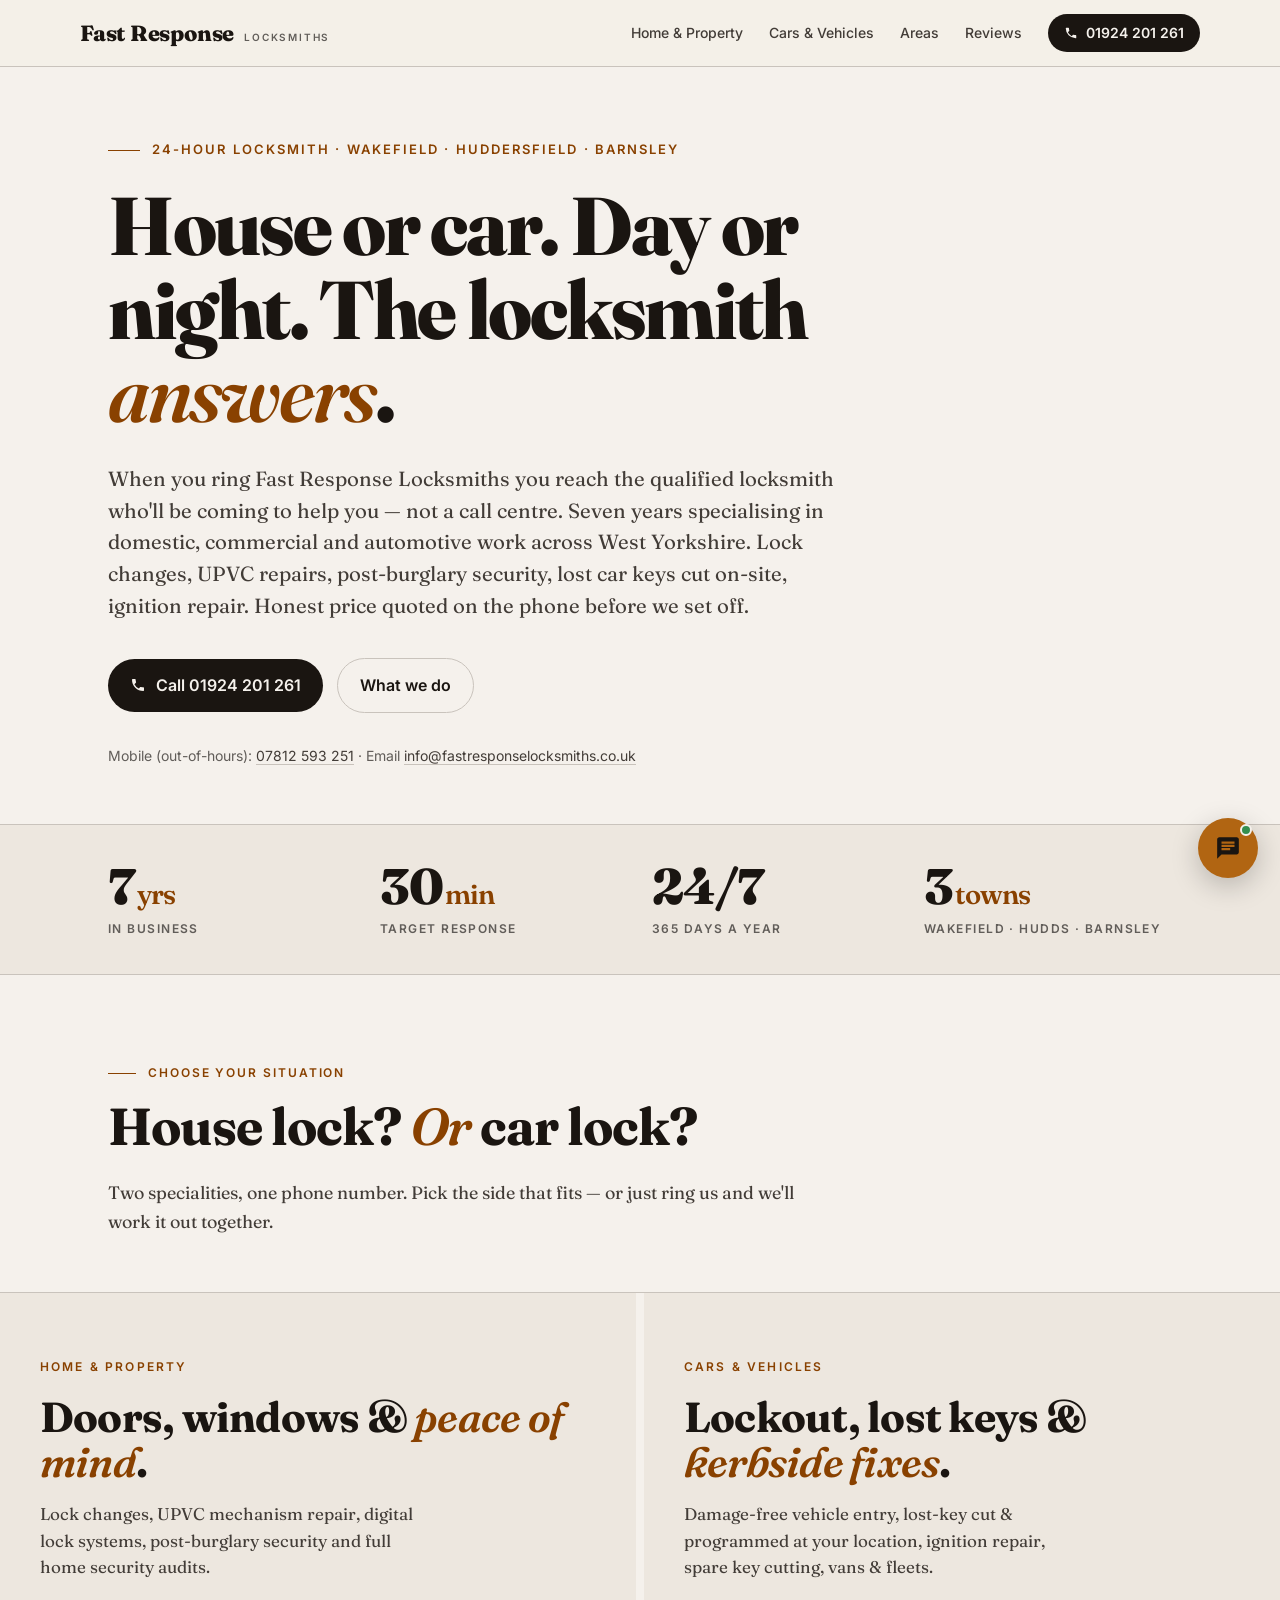
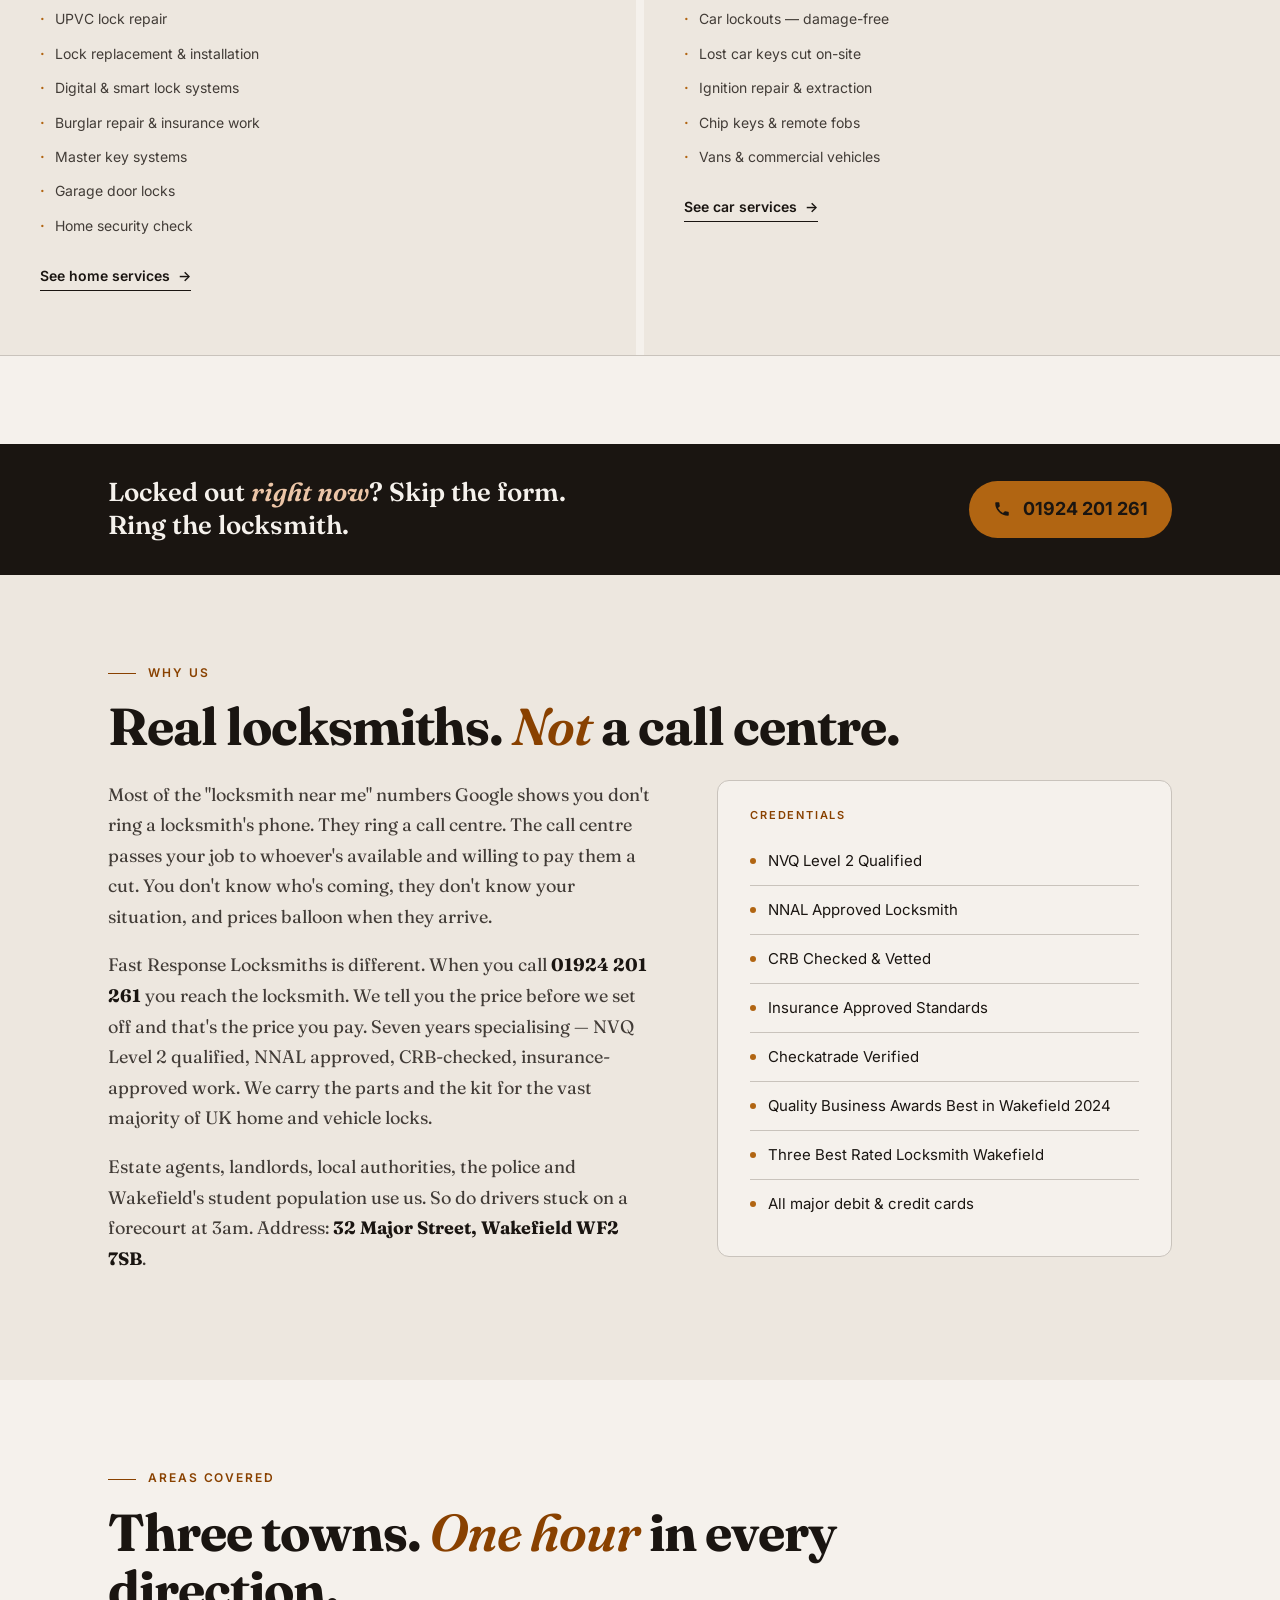
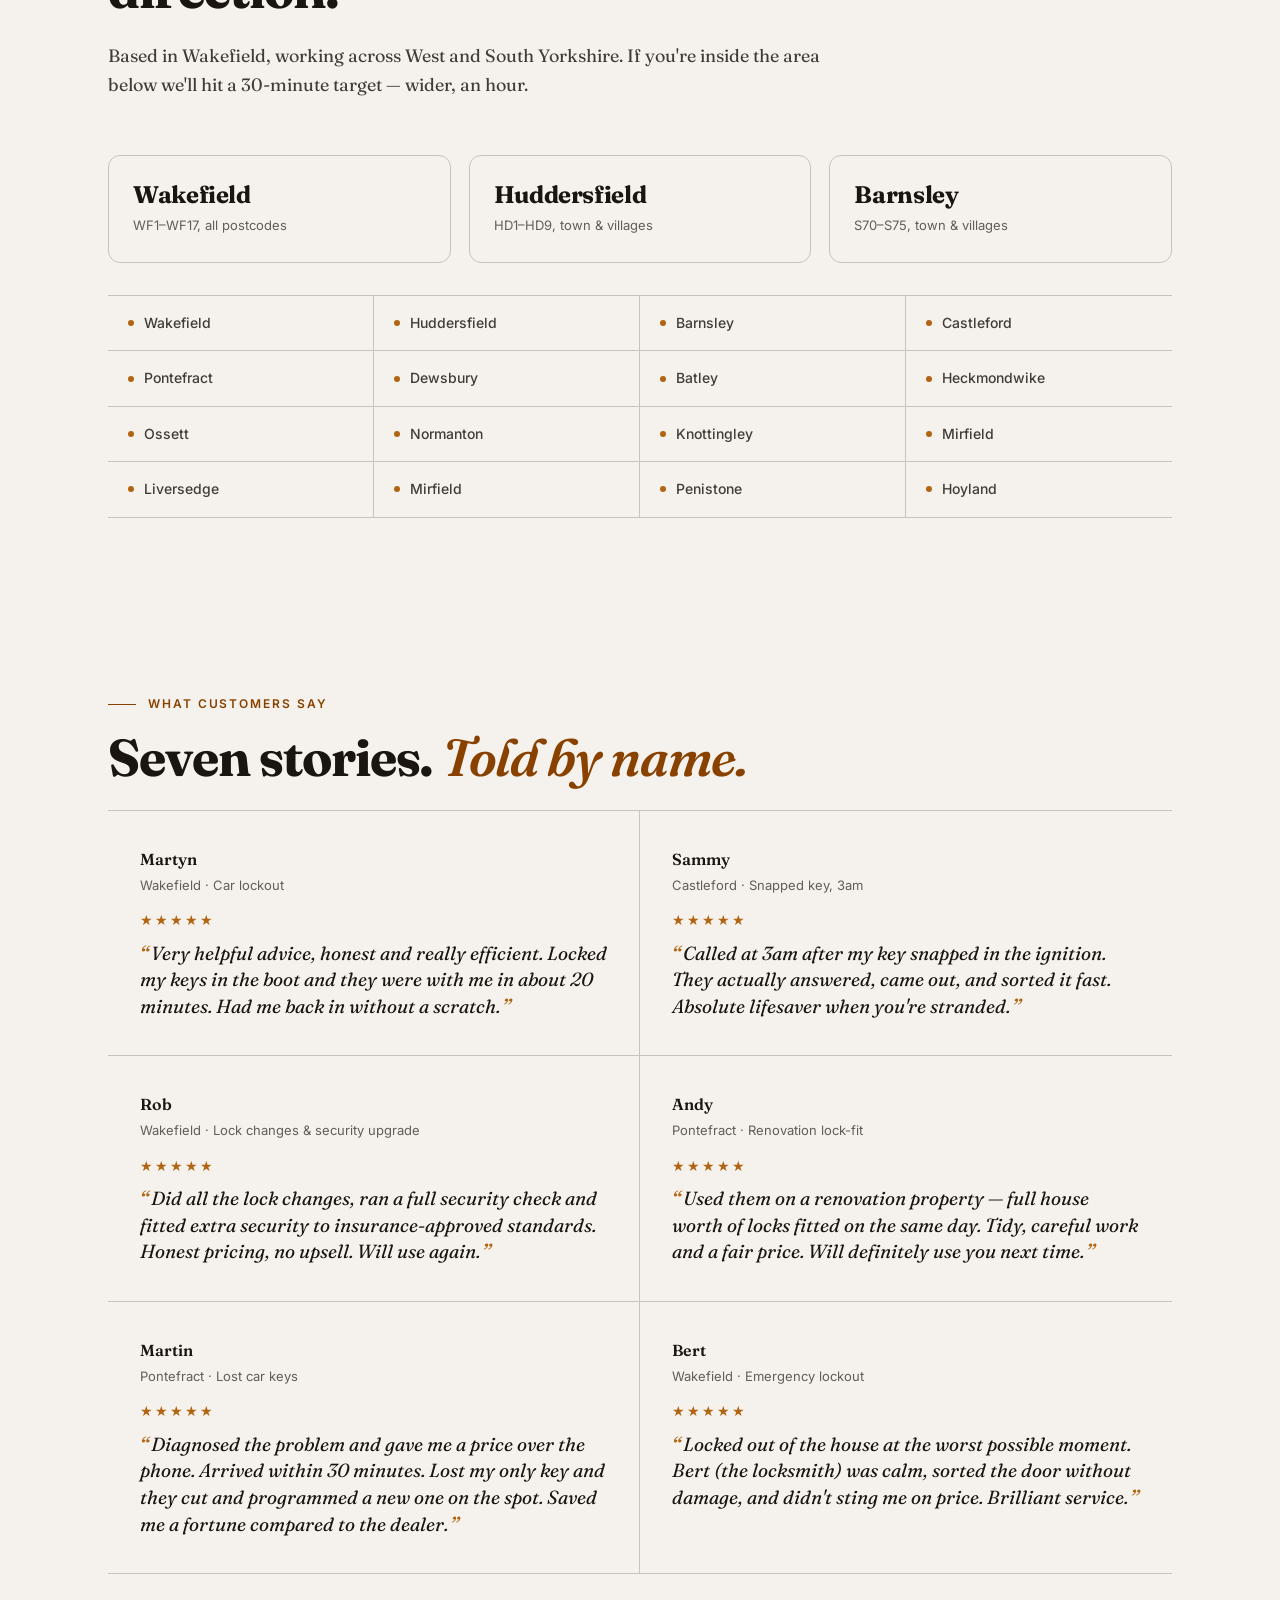
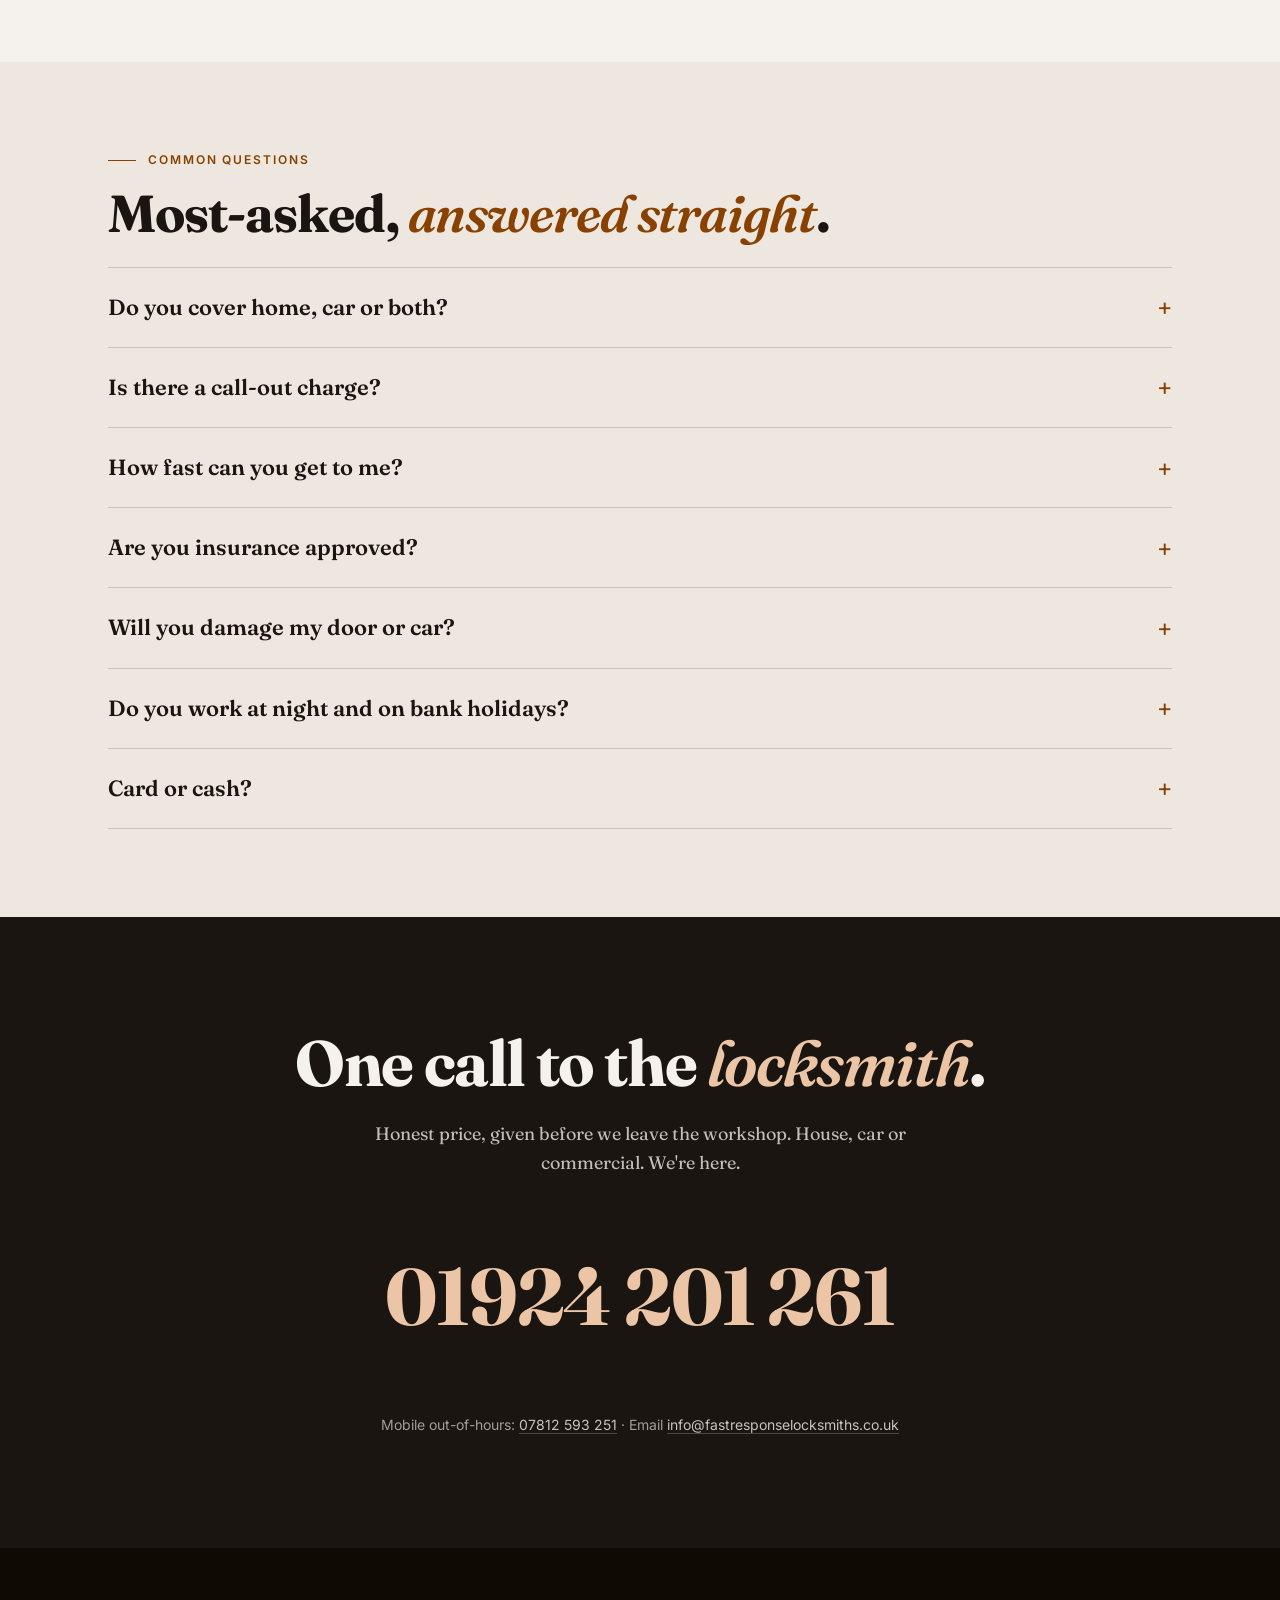
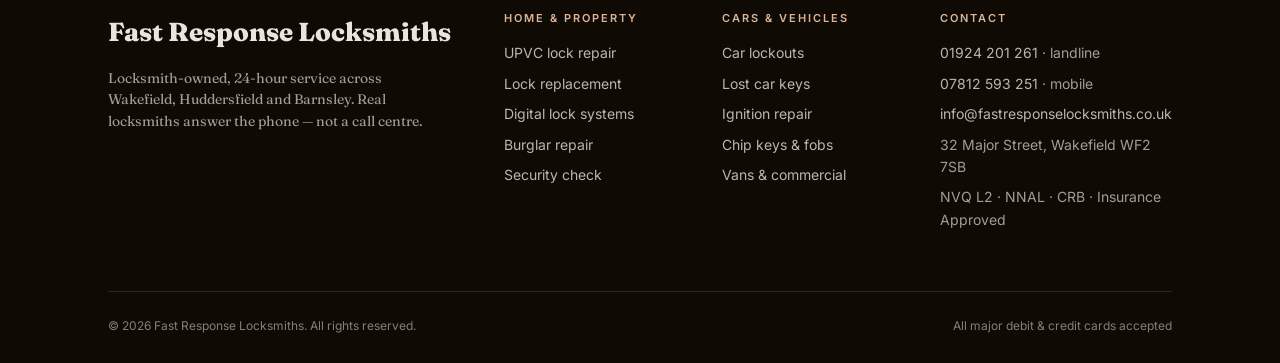
==== commit dba13338: "Integrate locksmithsinwakefield.co.uk content + photos + real address Source data pulled from the fr" ====
--- a/index.html
+++ b/index.html
@@ -332,8 +332,10 @@
       <ul>
         <li>UPVC lock repair</li>
         <li>Lock replacement &amp; installation</li>
-        <li>Digital lock systems</li>
+        <li>Digital &amp; smart lock systems</li>
         <li>Burglar repair &amp; insurance work</li>
+        <li>Master key systems</li>
+        <li>Garage door locks</li>
         <li>Home security check</li>
       </ul>
       <span class="more">See home services</span>
@@ -372,7 +374,7 @@
       <div>
         <p>Most of the "locksmith near me" numbers Google shows you don't ring a locksmith's phone. They ring a call centre. The call centre passes your job to whoever's available and willing to pay them a cut. You don't know who's coming, they don't know your situation, and prices balloon when they arrive.</p>
         <p>Fast Response Locksmiths is different. When you call <strong>01924 201 261</strong> you reach the locksmith. We tell you the price before we set off and that's the price you pay. Seven years specialising — NVQ Level 2 qualified, NNAL approved, CRB-checked, insurance-approved work. We carry the parts and the kit for the vast majority of UK home and vehicle locks.</p>
-        <p>Estate agents, landlords, local authorities and the police use us. So do drivers stuck on a forecourt at 3am.</p>
+        <p>Estate agents, landlords, local authorities, the police and Wakefield's student population use us. So do drivers stuck on a forecourt at 3am. Address: <strong>32 Major Street, Wakefield WF2 7SB</strong>.</p>
       </div>
       <aside class="credentials sans">
         <h4>Credentials</h4>
@@ -382,7 +384,8 @@
           <li>CRB Checked &amp; Vetted</li>
           <li>Insurance Approved Standards</li>
           <li>Checkatrade Verified</li>
-          <li>Best Locksmith in Wakefield 2024</li>
+          <li>Quality Business Awards Best in Wakefield 2024</li>
+          <li>Three Best Rated Locksmith Wakefield</li>
           <li>All major debit &amp; credit cards</li>
         </ul>
       </aside>
@@ -542,6 +545,7 @@
           <li><a href="tel:01924201261">01924 201 261</a> · landline</li>
           <li><a href="tel:07812593251">07812 593 251</a> · mobile</li>
           <li><a href="mailto:info@fastresponselocksmiths.co.uk">info@fastresponselocksmiths.co.uk</a></li>
+          <li>32 Major Street, Wakefield WF2 7SB</li>
           <li>NVQ L2 · NNAL · CRB · Insurance Approved</li>
         </ul>
       </div>
@@ -752,12 +756,13 @@
       "priceRange": "££",
       "address": {
         "@type": "PostalAddress",
+        "streetAddress": "32 Major Street",
         "addressLocality": "Wakefield",
         "addressRegion": "West Yorkshire",
-        "postalCode": "WF1",
+        "postalCode": "WF2 7SB",
         "addressCountry": "GB"
       },
-      "geo": { "@type": "GeoCoordinates", "latitude": 53.6833, "longitude": -1.4977 },
+      "geo": { "@type": "GeoCoordinates", "latitude": 53.6822, "longitude": -1.5046 },
       "areaServed": [
         {"@type":"City","name":"Wakefield"},
         {"@type":"City","name":"Huddersfield"},
@@ -778,7 +783,7 @@
       "openingHoursSpecification": { "@type": "OpeningHoursSpecification", "dayOfWeek": ["Monday","Tuesday","Wednesday","Thursday","Friday","Saturday","Sunday"], "opens": "00:00", "closes": "23:59" },
       "paymentAccepted": "Cash, Visa, Mastercard, American Express",
       "currenciesAccepted": "GBP",
-      "knowsAbout": ["UPVC lock repair","lock replacement","digital lock systems","burglar repair","home security check","car lockout","lost car key replacement","ignition repair","car key cutting","transponder key programming","remote fob programming","van locksmith","commercial locksmith"],
+      "knowsAbout": ["UPVC lock repair","lock replacement","digital lock systems","burglar repair","home security check","master key systems","garage door locks","car lockout","lost car key replacement","ignition repair","car key cutting","transponder key programming","remote fob programming","van locksmith","commercial locksmith"],
       "aggregateRating": { "@type": "AggregateRating", "ratingValue": "5.0", "reviewCount": "6", "bestRating": "5", "worstRating": "1" },
       "review": [
         {"@type":"Review","author":{"@type":"Person","name":"Martyn"},"reviewRating":{"@type":"Rating","ratingValue":"5"},"reviewBody":"Very helpful advice, honest and really efficient. Locked my keys in the boot and they were with me in about 20 minutes. Had me back in without a scratch."},
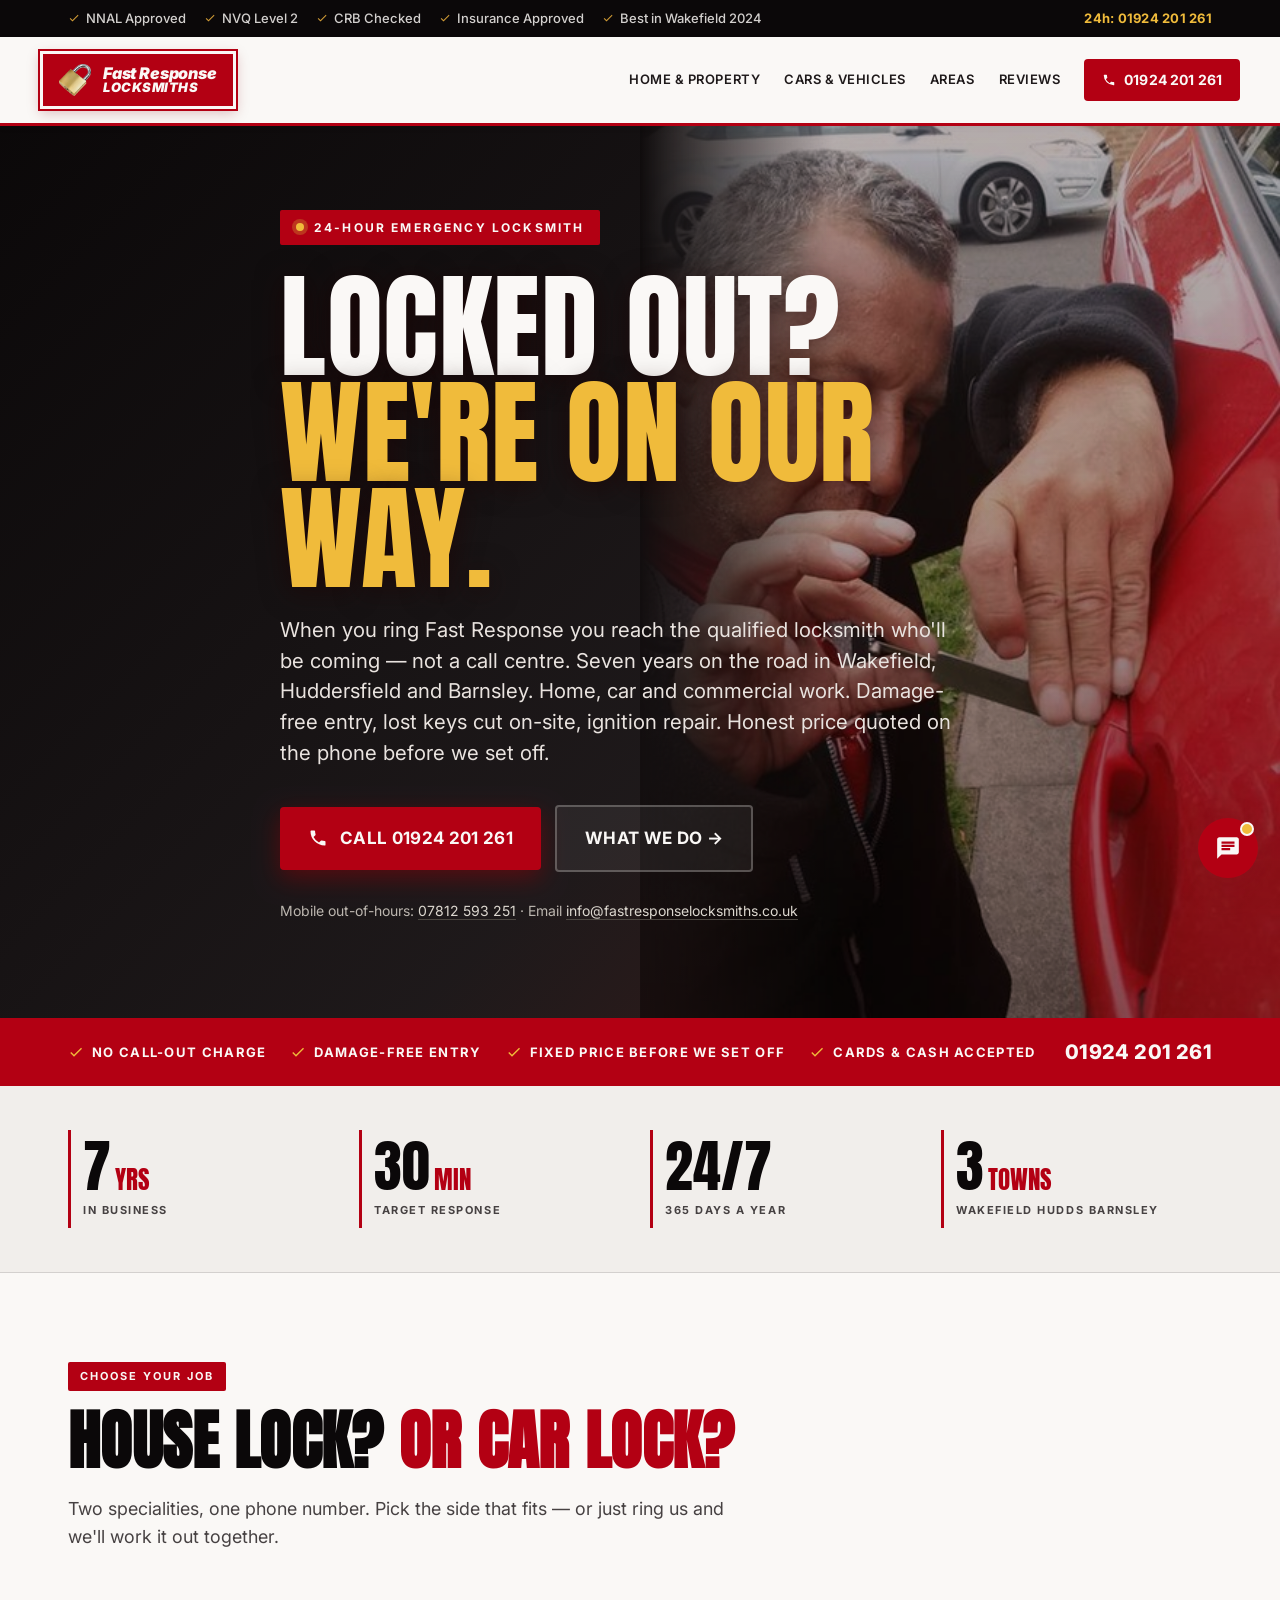
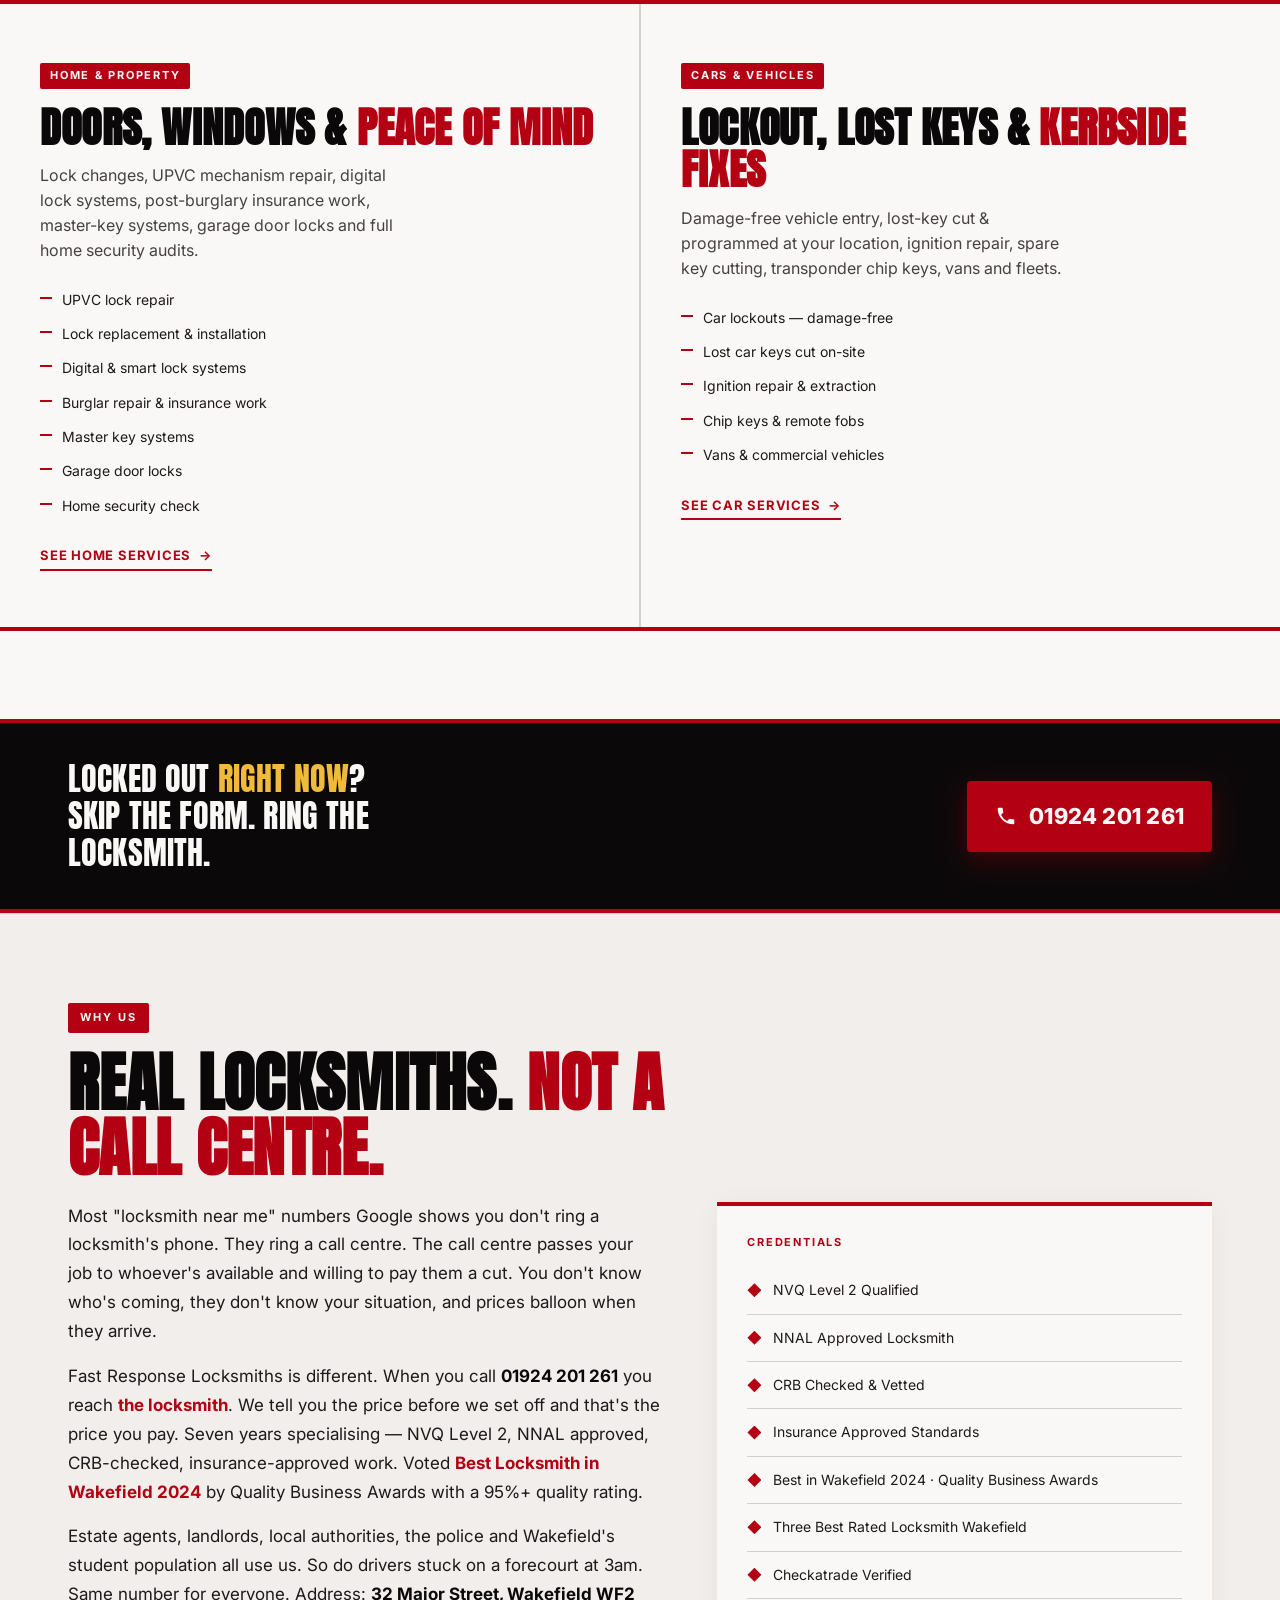
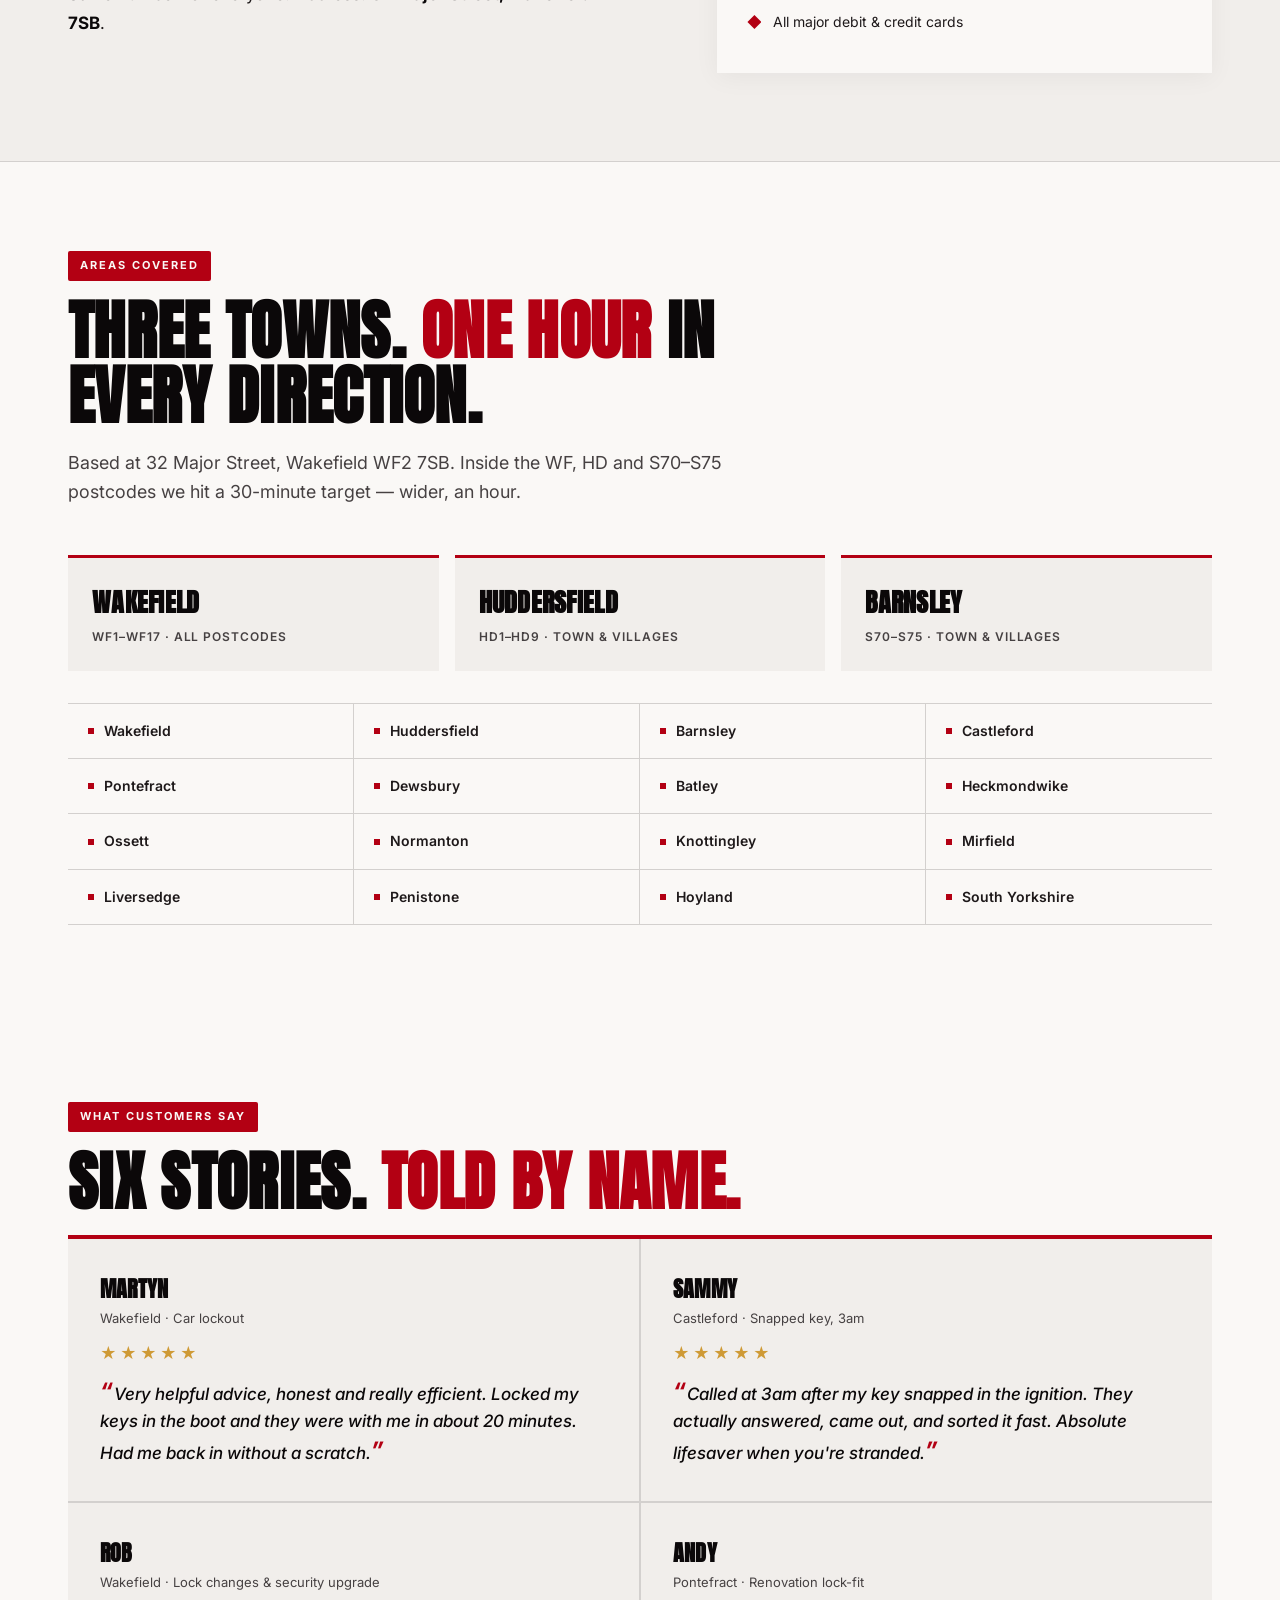
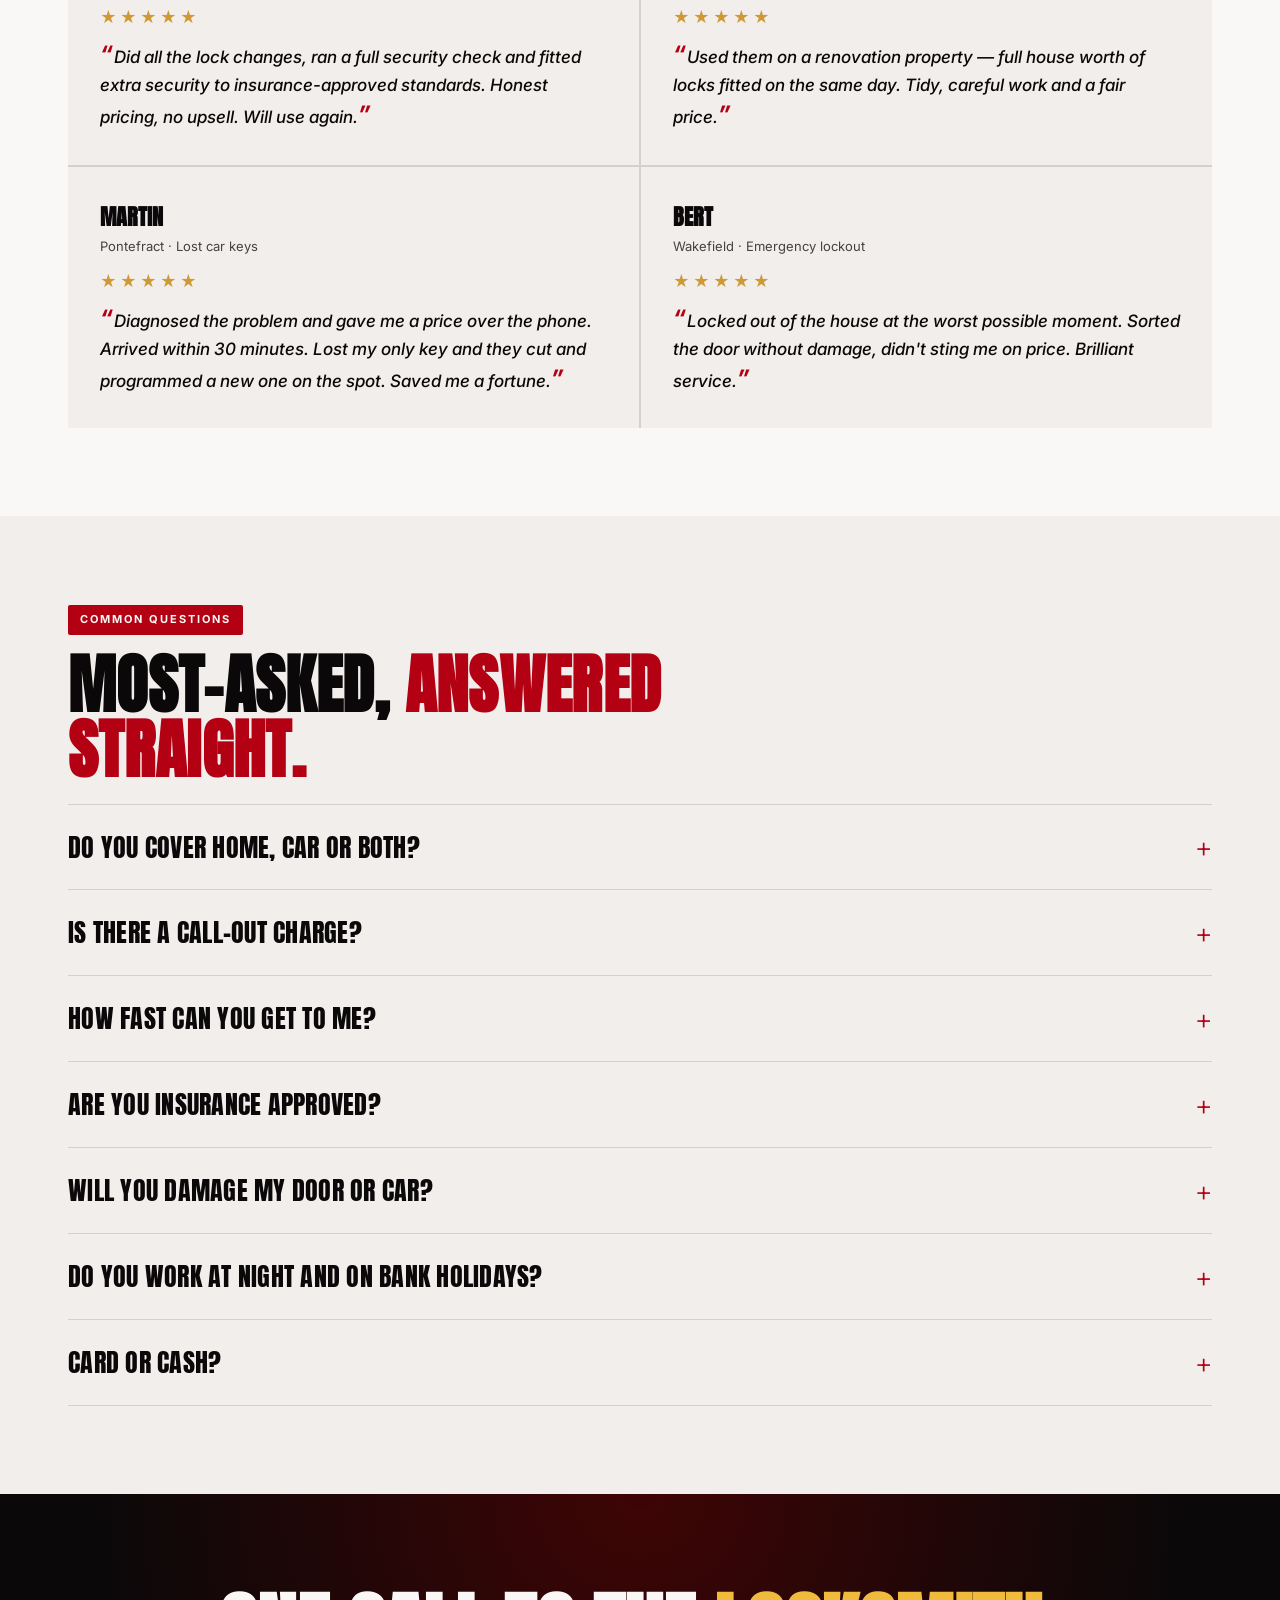
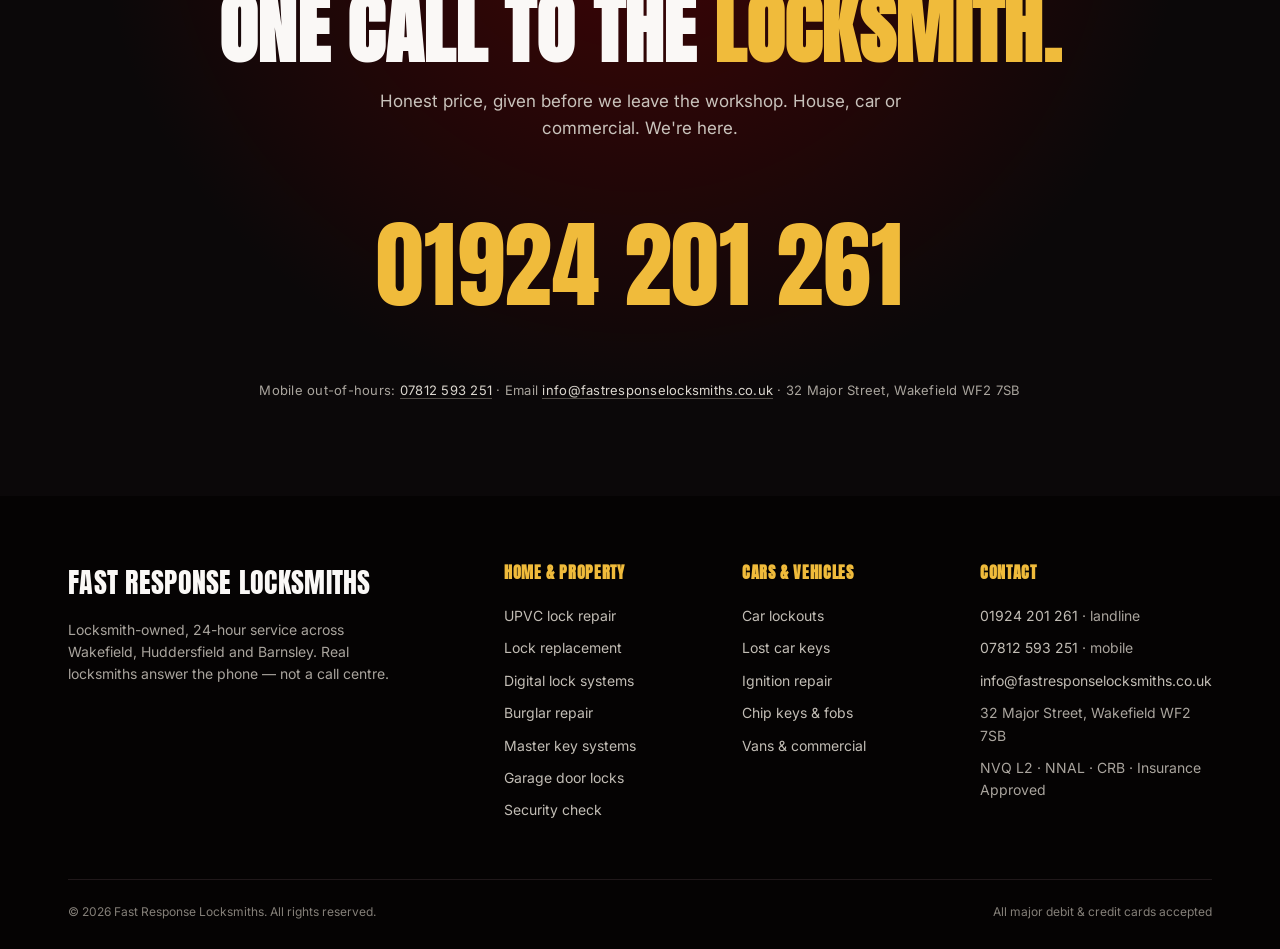
==== commit d43a3d06: "Re-brand to red/black/white/gold + dramatic photo hero Matches the actual Fast Response Locksmiths b" ====
--- a/index.html
+++ b/index.html
@@ -23,36 +23,37 @@
 <meta name="twitter:description" content="24-hour locksmiths. Home, car, commercial. Real locksmiths answer the phone.">
 <meta name="twitter:image" content="https://ainjection.github.io/fastresponselocksmiths/og-card.png">
 
-<meta name="theme-color" content="#f4f0e8">
+<meta name="theme-color" content="#b71823">
 <meta name="format-detection" content="telephone=yes">
 <meta name="geo.region" content="GB-WKF">
 <meta name="geo.placename" content="Wakefield">
 
 <link rel="preconnect" href="https://fonts.googleapis.com">
 <link rel="preconnect" href="https://fonts.gstatic.com" crossorigin>
-<link href="https://fonts.googleapis.com/css2?family=Inter:wght@400;500;600;700&family=Fraunces:opsz,wght@9..144,400;9..144,600;9..144,800&display=swap" rel="stylesheet">
+<link href="https://fonts.googleapis.com/css2?family=Anton&family=Inter:wght@400;500;600;700;800;900&family=Inter:ital,wght@1,800;1,900&display=swap" rel="stylesheet">
 
 <style>
   :root {
-    --ink: oklch(20% 0.012 60);
-    --ink-soft: oklch(36% 0.012 60);
-    --muted: oklch(48% 0.008 70);
-    --paper: oklch(96% 0.008 80);
-    --paper-warm: oklch(93% 0.012 75);
-    --rule: oklch(82% 0.012 70);
-    --brass: oklch(58% 0.13 60);
-    --brass-deep: oklch(46% 0.12 55);
-    --brass-soft: oklch(85% 0.06 60);
-    --night: oklch(20% 0.018 250);
-    --good: oklch(58% 0.13 150);
+    --red: oklch(48% 0.20 26);
+    --red-bright: oklch(58% 0.22 28);
+    --red-deep: oklch(36% 0.15 25);
+    --red-tint: oklch(96% 0.04 26);
+    --black: oklch(14% 0.005 0);
+    --charcoal: oklch(22% 0.008 0);
+    --slate: oklch(38% 0.008 0);
+    --muted: oklch(54% 0.005 60);
+    --paper: oklch(98% 0.003 60);
+    --paper-warm: oklch(95% 0.005 60);
+    --rule: oklch(86% 0.005 60);
+    --gold: oklch(72% 0.13 80);
+    --gold-bright: oklch(82% 0.15 85);
   }
   *, *::before, *::after { box-sizing: border-box; margin: 0; padding: 0; }
   html { scroll-behavior: smooth; -webkit-text-size-adjust: 100%; }
   body {
-    font-family: 'Fraunces', ui-serif, Georgia, serif;
-    font-size: 17px;
-    line-height: 1.6;
-    color: var(--ink);
+    font-family: 'Inter', -apple-system, BlinkMacSystemFont, 'Segoe UI', sans-serif;
+    font-size: 17px; line-height: 1.6;
+    color: var(--charcoal);
     background: var(--paper);
     -webkit-font-smoothing: antialiased;
     overflow-x: hidden;
@@ -60,220 +61,322 @@
   a { color: inherit; text-decoration: none; }
   img, svg { max-width: 100%; height: auto; display: block; }
   button { font: inherit; cursor: pointer; border: 0; background: none; color: inherit; }
-  .sans { font-family: 'Inter', -apple-system, BlinkMacSystemFont, "Segoe UI", sans-serif; }
-  .container { max-width: 1120px; margin: 0 auto; padding: 0 28px; }
-  h1, h2, h3, h4 { font-family: 'Fraunces', ui-serif, Georgia, serif; font-weight: 600; letter-spacing: -0.012em; line-height: 1.12; }
+  .container { max-width: 1200px; margin: 0 auto; padding: 0 28px; }
+  .anton { font-family: 'Anton', 'Inter', sans-serif; font-weight: 400; letter-spacing: 0; text-transform: uppercase; }
 
   .skip { position: absolute; left: -9999px; }
-  .skip:focus { left: 12px; top: 12px; background: var(--ink); color: var(--paper); padding: 10px 16px; border-radius: 6px; z-index: 100; }
+  .skip:focus { left: 12px; top: 12px; background: var(--black); color: var(--paper); padding: 10px 16px; border-radius: 6px; z-index: 100; }
+
+  /* === TOP RIBBON === */
+  .ribbon { background: var(--black); color: oklch(86% 0.005 60); padding: 8px 0; font-size: 13px; font-weight: 500; }
+  .ribbon-inner { display: flex; justify-content: space-between; align-items: center; gap: 16px; flex-wrap: wrap; }
+  .ribbon .badges { display: flex; gap: 18px; flex-wrap: wrap; }
+  .ribbon .badges span { display: inline-flex; align-items: center; gap: 6px; }
+  .ribbon .badges svg { width: 12px; height: 12px; fill: var(--gold); }
+  .ribbon a.phone { color: var(--gold-bright); font-weight: 700; letter-spacing: 0.02em; }
+  .ribbon a.phone:hover { color: var(--paper); }
+  @media (max-width: 640px) { .ribbon { padding: 6px 0; font-size: 11px; } .ribbon .badges span:nth-child(n+3) { display: none; } }
 
   /* === HEADER === */
-  .topnav {
-    position: sticky; top: 0; z-index: 50;
-    background: rgba(244, 240, 232, 0.92);
-    backdrop-filter: saturate(160%) blur(10px);
-    -webkit-backdrop-filter: saturate(160%) blur(10px);
-    border-bottom: 1px solid var(--rule);
-  }
-  .topnav-inner { display: flex; align-items: center; justify-content: space-between; padding: 14px 0; }
-  .brand { display: flex; align-items: baseline; gap: 10px; font-family: 'Fraunces', serif; font-size: 22px; font-weight: 800; letter-spacing: -0.01em; }
-  .brand .small { font-family: 'Inter', sans-serif; font-size: 10px; font-weight: 600; letter-spacing: 0.18em; text-transform: uppercase; color: var(--muted); }
-  .topnav nav { display: flex; gap: 26px; align-items: center; font-family: 'Inter', sans-serif; font-size: 14px; font-weight: 500; }
-  .topnav nav a { color: var(--ink-soft); transition: color 0.18s ease-out; }
-  .topnav nav a:hover { color: var(--brass-deep); }
-  .topnav .call-pill { display: inline-flex; align-items: center; gap: 8px; padding: 8px 16px; border-radius: 999px; background: var(--ink); color: var(--paper); font-family: 'Inter', sans-serif; font-weight: 600; font-size: 14px; transition: background 0.18s ease-out; }
-  .topnav .call-pill:hover { background: var(--brass-deep); }
+  .topnav { position: sticky; top: 0; z-index: 50; background: var(--paper); border-bottom: 3px solid var(--red); box-shadow: 0 2px 8px rgba(0,0,0,0.04); }
+  .topnav-inner { display: flex; align-items: center; justify-content: space-between; padding: 14px 0; gap: 24px; }
+  .logo {
+    display: inline-flex; align-items: center; gap: 12px;
+    background: var(--red); color: var(--paper);
+    padding: 10px 16px; border: 3px solid var(--paper); outline: 2px solid var(--red);
+    font-family: 'Inter', sans-serif; font-weight: 900; font-style: italic;
+    letter-spacing: -0.01em; line-height: 1;
+    box-shadow: 0 4px 12px oklch(40% 0.15 25 / 0.25);
+  }
+  .logo-pad { width: 32px; height: 32px; flex-shrink: 0; }
+  .logo-text { display: flex; flex-direction: column; font-size: 15px; }
+  .logo-text .top { font-size: 16px; }
+  .logo-text .bot { font-size: 13px; letter-spacing: 0.04em; }
+  .topnav nav { display: flex; gap: 24px; align-items: center; font-size: 14px; font-weight: 600; }
+  .topnav nav a { color: var(--charcoal); text-transform: uppercase; letter-spacing: 0.04em; font-size: 13px; transition: color 0.15s; }
+  .topnav nav a:hover { color: var(--red); }
+  .topnav .call-pill {
+    display: inline-flex; align-items: center; gap: 8px; padding: 10px 18px; border-radius: 4px;
+    background: var(--red); color: var(--paper);
+    font-weight: 700; font-size: 14px; letter-spacing: 0.01em;
+    transition: background 0.18s, transform 0.18s;
+  }
+  .topnav .call-pill:hover { background: var(--red-bright); transform: translateY(-1px); }
   .topnav .call-pill svg { width: 14px; height: 14px; fill: currentColor; }
-  @media (max-width: 780px) { .topnav nav a:not(.call-pill) { display: none; } }
+  @media (max-width: 860px) { .topnav nav a:not(.call-pill) { display: none; } }
 
   /* === HERO === */
-  .hero { padding: 72px 0 56px; }
-  .hero-line { font-family: 'Inter', sans-serif; font-size: 13px; font-weight: 600; letter-spacing: 0.16em; text-transform: uppercase; color: var(--brass-deep); margin-bottom: 24px; }
-  .hero-line::before { content: ''; display: inline-block; width: 32px; height: 1px; background: var(--brass-deep); margin-right: 12px; vertical-align: middle; }
-  .hero h1 { font-size: clamp(40px, 6.4vw, 84px); font-weight: 800; line-height: 1.02; letter-spacing: -0.028em; margin-bottom: 28px; max-width: 14ch; }
-  .hero h1 em { font-style: italic; color: var(--brass-deep); font-weight: 600; }
-  .hero-lede { font-size: clamp(18px, 1.6vw, 22px); line-height: 1.55; color: var(--ink-soft); max-width: 56ch; margin-bottom: 36px; }
+  .hero {
+    position: relative;
+    background: linear-gradient(135deg, var(--black) 0%, var(--charcoal) 60%, oklch(28% 0.06 25) 100%);
+    color: var(--paper);
+    overflow: hidden;
+    min-height: 620px;
+    display: flex; align-items: center;
+  }
+  .hero::before {
+    content: ''; position: absolute; top: 0; right: 0; width: 50%; height: 100%;
+    background-image: url('assets/locksmith-at-work.jpg');
+    background-size: cover; background-position: 50% 30%;
+    opacity: 0.95;
+    -webkit-mask-image: linear-gradient(90deg, transparent 0%, black 30%, black 100%);
+    mask-image: linear-gradient(90deg, transparent 0%, black 30%, black 100%);
+  }
+  .hero::after {
+    content: ''; position: absolute; top: 0; right: 0; width: 50%; height: 100%;
+    background: linear-gradient(180deg, oklch(20% 0.05 25 / 0.3) 0%, oklch(20% 0.06 25 / 0.5) 100%);
+    mix-blend-mode: multiply;
+  }
+  .hero-content {
+    position: relative; z-index: 2;
+    padding: 84px 0 96px;
+    max-width: 720px;
+  }
+  .hero-eyebrow {
+    display: inline-flex; align-items: center; gap: 10px;
+    background: var(--red); color: var(--paper);
+    padding: 8px 16px;
+    font-size: 12px; font-weight: 700; letter-spacing: 0.18em; text-transform: uppercase;
+    margin-bottom: 28px;
+    border-radius: 2px;
+  }
+  .hero-eyebrow .dot {
+    width: 8px; height: 8px; border-radius: 50%; background: var(--gold-bright);
+    box-shadow: 0 0 0 4px oklch(72% 0.13 80 / 0.35);
+    animation: pulse 1.6s ease-out infinite;
+  }
+  @keyframes pulse { 0%, 100% { box-shadow: 0 0 0 4px oklch(72% 0.13 80 / 0.4); } 50% { box-shadow: 0 0 0 10px oklch(72% 0.13 80 / 0); } }
+  .hero h1 {
+    font-family: 'Anton', 'Inter', sans-serif;
+    font-weight: 400;
+    font-size: clamp(54px, 9vw, 120px);
+    line-height: 0.92;
+    letter-spacing: 0.005em;
+    text-transform: uppercase;
+    margin-bottom: 24px;
+    text-shadow: 0 4px 28px oklch(15% 0.06 25 / 0.6);
+  }
+  .hero h1 .red { color: var(--gold-bright); }
+  .hero h1 .stack { display: block; }
+  .hero-lede {
+    font-size: clamp(17px, 1.6vw, 21px); line-height: 1.5;
+    color: oklch(92% 0.008 60);
+    max-width: 52ch;
+    margin-bottom: 36px;
+  }
   .hero-actions { display: flex; flex-wrap: wrap; gap: 14px; align-items: center; }
-  .btn { display: inline-flex; align-items: center; gap: 10px; padding: 14px 22px; border-radius: 999px; font-family: 'Inter', sans-serif; font-weight: 600; font-size: 16px; transition: transform 0.18s ease-out, background 0.18s ease-out; }
-  .btn-primary { background: var(--ink); color: var(--paper); }
-  .btn-primary:hover { background: var(--brass-deep); transform: translateY(-1px); }
-  .btn-ghost { background: transparent; color: var(--ink); border: 1px solid var(--rule); }
-  .btn-ghost:hover { border-color: var(--ink); }
-  .btn svg { width: 16px; height: 16px; fill: currentColor; }
-  .hero-aside { margin-top: 32px; font-family: 'Inter', sans-serif; font-size: 14px; color: var(--muted); }
-  .hero-aside a { color: var(--ink-soft); border-bottom: 1px solid var(--rule); }
-
-  /* === STATS RIBBON === */
-  .stats { border-top: 1px solid var(--rule); border-bottom: 1px solid var(--rule); padding: 36px 0; background: var(--paper-warm); }
-  .stats-grid { display: grid; grid-template-columns: repeat(4, 1fr); gap: 24px; }
-  .stat .num { font-family: 'Fraunces', serif; font-size: clamp(36px, 4.4vw, 50px); font-weight: 800; letter-spacing: -0.02em; line-height: 1; color: var(--ink); }
-  .stat .num .unit { font-size: 0.55em; font-weight: 600; color: var(--brass-deep); margin-left: 2px; }
-  .stat .lbl { font-family: 'Inter', sans-serif; font-size: 12px; font-weight: 600; text-transform: uppercase; letter-spacing: 0.12em; color: var(--muted); margin-top: 8px; }
-  @media (max-width: 640px) { .stats-grid { grid-template-columns: repeat(2, 1fr); gap: 28px 20px; } }
+  .btn {
+    display: inline-flex; align-items: center; gap: 12px;
+    padding: 18px 28px; border-radius: 4px;
+    font-weight: 700; font-size: 17px; letter-spacing: 0.02em;
+    text-transform: uppercase;
+    transition: transform 0.18s, background 0.18s, box-shadow 0.18s;
+  }
+  .btn-call { background: var(--red); color: var(--paper); box-shadow: 0 8px 24px oklch(40% 0.18 25 / 0.5); }
+  .btn-call:hover { background: var(--red-bright); transform: translateY(-2px); box-shadow: 0 12px 32px oklch(40% 0.18 25 / 0.6); }
+  .btn-call svg { width: 20px; height: 20px; fill: currentColor; }
+  .btn-ghost { background: rgba(255,255,255,0.06); color: var(--paper); border: 2px solid oklch(80% 0.005 60 / 0.35); }
+  .btn-ghost:hover { background: rgba(255,255,255,0.12); border-color: var(--paper); }
+  .hero-aside { margin-top: 28px; font-size: 14px; color: oklch(78% 0.012 75); }
+  .hero-aside a { color: oklch(88% 0.012 75); border-bottom: 1px solid oklch(40% 0.012 75); }
+  @media (max-width: 760px) {
+    .hero::before { width: 100%; -webkit-mask-image: linear-gradient(180deg, transparent 0%, black 50%, black 100%); mask-image: linear-gradient(180deg, transparent 0%, black 50%, black 100%); opacity: 0.45; }
+    .hero::after { width: 100%; }
+    .hero-content { padding: 56px 0 72px; }
+  }
+
+  /* === RED BAR === */
+  .strap { background: var(--red); color: var(--paper); padding: 18px 0; }
+  .strap-inner { display: flex; flex-wrap: wrap; align-items: center; justify-content: space-between; gap: 12px; font-weight: 700; }
+  .strap .points { display: flex; gap: 24px; flex-wrap: wrap; align-items: center; font-size: 13px; letter-spacing: 0.1em; text-transform: uppercase; }
+  .strap .points span { display: inline-flex; align-items: center; gap: 8px; }
+  .strap .points svg { width: 16px; height: 16px; fill: var(--gold-bright); }
+  .strap .phone-link { font-size: 20px; letter-spacing: 0.02em; font-weight: 800; }
+  .strap .phone-link:hover { color: var(--gold-bright); }
+
+  /* === STATS === */
+  .stats { background: var(--paper-warm); border-bottom: 1px solid var(--rule); padding: 44px 0; }
+  .stats-grid { display: grid; grid-template-columns: repeat(4, 1fr); gap: 20px; }
+  .stat { padding: 8px 12px; border-left: 3px solid var(--red); }
+  .stat .num { font-family: 'Anton', sans-serif; font-size: clamp(40px, 5vw, 56px); line-height: 1; color: var(--black); }
+  .stat .num .unit { font-size: 0.45em; color: var(--red); margin-left: 4px; }
+  .stat .lbl { font-size: 11px; font-weight: 700; text-transform: uppercase; letter-spacing: 0.14em; color: var(--slate); margin-top: 8px; }
+  @media (max-width: 640px) { .stats-grid { grid-template-columns: repeat(2, 1fr); gap: 24px 16px; } }
 
   /* === SECTIONS === */
   section.block { padding: 88px 0; }
-  .sec-eyebrow { font-family: 'Inter', sans-serif; font-size: 12px; font-weight: 600; letter-spacing: 0.16em; text-transform: uppercase; color: var(--brass-deep); margin-bottom: 16px; }
-  .sec-eyebrow::before { content: ''; display: inline-block; width: 28px; height: 1px; background: var(--brass-deep); margin-right: 12px; vertical-align: middle; }
-  .sec-title { font-size: clamp(34px, 4.4vw, 52px); font-weight: 700; letter-spacing: -0.02em; line-height: 1.1; max-width: 22ch; margin-bottom: 24px; }
-  .sec-title em { font-style: italic; color: var(--brass-deep); font-weight: 600; }
-  .sec-lede { font-size: clamp(17px, 1.4vw, 20px); color: var(--ink-soft); max-width: 60ch; margin-bottom: 56px; }
+  .sec-eyebrow { display: inline-block; background: var(--red); color: var(--paper); padding: 6px 12px; font-size: 11px; font-weight: 700; letter-spacing: 0.18em; text-transform: uppercase; margin-bottom: 18px; border-radius: 2px; }
+  .sec-title { font-family: 'Anton', sans-serif; font-size: clamp(36px, 5vw, 64px); line-height: 1.02; letter-spacing: 0.005em; text-transform: uppercase; color: var(--black); max-width: 22ch; margin-bottom: 20px; }
+  .sec-title .red { color: var(--red); }
+  .sec-lede { font-size: clamp(17px, 1.4vw, 19px); color: var(--slate); max-width: 60ch; margin-bottom: 48px; }
 
   /* === DUAL AUDIENCE === */
-  .dual { display: grid; grid-template-columns: 1fr 1fr; gap: 8px; padding: 0; border-top: 1px solid var(--rule); border-bottom: 1px solid var(--rule); }
-  .dual > a { display: block; padding: 64px 40px; background: var(--paper-warm); transition: background 0.2s, transform 0.2s; position: relative; overflow: hidden; }
-  .dual > a:hover { background: var(--paper); }
-  .dual .lbl { font-family: 'Inter', sans-serif; font-size: 12px; font-weight: 600; letter-spacing: 0.18em; text-transform: uppercase; color: var(--brass-deep); margin-bottom: 18px; }
-  .dual h3 { font-family: 'Fraunces', serif; font-size: clamp(28px, 3.4vw, 42px); font-weight: 700; letter-spacing: -0.018em; line-height: 1.08; margin-bottom: 16px; }
-  .dual h3 em { font-style: italic; color: var(--brass-deep); font-weight: 600; }
-  .dual p { color: var(--ink-soft); font-size: 17px; line-height: 1.55; max-width: 36ch; margin-bottom: 22px; }
-  .dual ul { list-style: none; font-family: 'Inter', sans-serif; font-size: 14px; color: var(--ink-soft); }
-  .dual li { padding: 6px 0; display: flex; gap: 10px; align-items: baseline; }
-  .dual li::before { content: '·'; color: var(--brass); font-weight: 700; }
-  .dual .more { display: inline-flex; align-items: center; gap: 8px; margin-top: 22px; font-family: 'Inter', sans-serif; font-size: 14px; font-weight: 600; color: var(--ink); border-bottom: 1px solid var(--ink); padding-bottom: 2px; }
+  .dual { display: grid; grid-template-columns: 1fr 1fr; gap: 2px; background: var(--rule); border-top: 4px solid var(--red); border-bottom: 4px solid var(--red); }
+  .dual > a { display: block; padding: 56px 40px; background: var(--paper); transition: background 0.2s, transform 0.2s; position: relative; }
+  .dual > a:hover { background: var(--paper-warm); }
+  .dual > a:hover .more::after { transform: translateX(4px); }
+  .dual .lbl { display: inline-block; padding: 4px 10px; background: var(--red); color: var(--paper); font-size: 11px; font-weight: 700; letter-spacing: 0.16em; text-transform: uppercase; margin-bottom: 18px; border-radius: 2px; }
+  .dual h3 { font-family: 'Anton', sans-serif; font-size: clamp(28px, 3.6vw, 42px); line-height: 1.02; letter-spacing: 0.005em; text-transform: uppercase; color: var(--black); margin-bottom: 14px; }
+  .dual h3 .red { color: var(--red); }
+  .dual p { color: var(--slate); font-size: 16px; line-height: 1.55; max-width: 38ch; margin-bottom: 20px; }
+  .dual ul { list-style: none; font-size: 14px; color: var(--charcoal); }
+  .dual li { padding: 6px 0 6px 22px; position: relative; }
+  .dual li::before { content: ''; position: absolute; left: 0; top: 14px; width: 12px; height: 2px; background: var(--red); }
+  .dual .more { display: inline-flex; align-items: center; gap: 8px; margin-top: 22px; font-size: 13px; font-weight: 700; letter-spacing: 0.06em; text-transform: uppercase; color: var(--red); border-bottom: 2px solid var(--red); padding-bottom: 3px; }
   .dual .more::after { content: '→'; transition: transform 0.2s; }
-  .dual > a:hover .more::after { transform: translateX(4px); }
-  @media (max-width: 760px) { .dual { grid-template-columns: 1fr; } .dual > a { padding: 48px 28px; } }
-
-  /* === 24H BANNER === */
-  .emergency { background: var(--ink); color: var(--paper); padding: 32px 0; }
-  .emergency-inner { display: flex; flex-wrap: wrap; align-items: center; justify-content: space-between; gap: 20px; }
-  .emergency .lhs { font-family: 'Fraunces', serif; font-size: clamp(20px, 2.2vw, 26px); font-weight: 600; max-width: 30ch; line-height: 1.3; }
-  .emergency .lhs em { color: var(--brass-soft); font-style: italic; }
-  .emergency .phone { display: inline-flex; align-items: center; gap: 12px; padding: 14px 24px; border-radius: 999px; background: var(--brass); color: var(--ink); font-family: 'Inter', sans-serif; font-weight: 700; font-size: 18px; transition: background 0.18s; }
-  .emergency .phone:hover { background: var(--brass-soft); }
-  .emergency .phone svg { width: 18px; height: 18px; fill: currentColor; }
-
-  /* === WHY EDITORIAL === */
-  .editorial { background: var(--paper-warm); padding: 96px 0; }
-  .editorial-grid { display: grid; grid-template-columns: 1.2fr 1fr; gap: 64px; align-items: start; }
-  .editorial-grid p { color: var(--ink-soft); font-size: 18px; line-height: 1.7; margin-bottom: 18px; max-width: 52ch; }
-  .editorial-grid strong { color: var(--ink); }
-  .credentials { border: 1px solid var(--rule); padding: 28px 32px; border-radius: 12px; background: var(--paper); }
-  .credentials h4 { font-family: 'Inter', sans-serif; font-size: 11px; font-weight: 600; letter-spacing: 0.16em; text-transform: uppercase; color: var(--brass-deep); margin-bottom: 16px; }
-  .credentials ul { list-style: none; font-family: 'Inter', sans-serif; }
-  .credentials li { padding: 12px 0; border-top: 1px solid var(--rule); font-size: 15px; display: flex; gap: 12px; align-items: center; color: var(--ink); }
+  @media (max-width: 760px) { .dual { grid-template-columns: 1fr; } .dual > a { padding: 40px 28px; } }
+
+  /* === EMERGENCY BANNER === */
+  .emergency { background: var(--black); color: var(--paper); padding: 38px 0; border-top: 4px solid var(--red); border-bottom: 4px solid var(--red); }
+  .emergency-inner { display: flex; flex-wrap: wrap; align-items: center; justify-content: space-between; gap: 24px; }
+  .emergency .lhs { font-family: 'Anton', sans-serif; font-size: clamp(22px, 2.6vw, 32px); text-transform: uppercase; letter-spacing: 0.005em; line-height: 1.15; max-width: 22ch; }
+  .emergency .lhs .red { color: var(--gold-bright); }
+  .emergency .phone {
+    display: inline-flex; align-items: center; gap: 12px; padding: 18px 28px; border-radius: 4px;
+    background: var(--red); color: var(--paper);
+    font-weight: 800; font-size: 22px; letter-spacing: 0.01em;
+    box-shadow: 0 8px 24px oklch(40% 0.18 25 / 0.4);
+    transition: background 0.18s, transform 0.18s;
+  }
+  .emergency .phone:hover { background: var(--red-bright); transform: translateY(-2px); }
+  .emergency .phone svg { width: 22px; height: 22px; fill: currentColor; }
+
+  /* === EDITORIAL === */
+  .editorial { background: var(--paper-warm); padding: 96px 0; border-top: 1px solid var(--rule); border-bottom: 1px solid var(--rule); }
+  .editorial-grid { display: grid; grid-template-columns: 1.2fr 1fr; gap: 56px; align-items: start; }
+  .editorial-grid p { color: var(--charcoal); font-size: 17px; line-height: 1.7; margin-bottom: 16px; max-width: 56ch; }
+  .editorial-grid strong { color: var(--black); }
+  .editorial-grid p .em { color: var(--red); font-weight: 700; }
+  .credentials { border-top: 4px solid var(--red); background: var(--paper); padding: 28px 30px; box-shadow: 0 4px 24px rgba(0,0,0,0.05); }
+  .credentials h4 { font-size: 11px; font-weight: 700; letter-spacing: 0.16em; text-transform: uppercase; color: var(--red); margin-bottom: 16px; }
+  .credentials ul { list-style: none; }
+  .credentials li { padding: 12px 0; border-top: 1px solid var(--rule); font-size: 14px; display: flex; gap: 12px; align-items: center; color: var(--charcoal); }
   .credentials li:first-child { border-top: 0; }
-  .credentials li::before { content: ''; width: 6px; height: 6px; border-radius: 50%; background: var(--brass); flex-shrink: 0; }
+  .credentials li::before { content: ''; width: 14px; height: 14px; background: var(--red); flex-shrink: 0; clip-path: polygon(50% 0%, 100% 50%, 50% 100%, 0% 50%); }
   @media (max-width: 760px) { .editorial-grid { grid-template-columns: 1fr; gap: 36px; } }
 
   /* === COVERAGE === */
   .coverage { background: var(--paper); }
-  .towns { display: grid; grid-template-columns: 1fr 1fr 1fr; gap: 18px; margin-bottom: 32px; }
-  .town { padding: 26px 24px; border: 1px solid var(--rule); border-radius: 12px; }
-  .town h4 { font-family: 'Fraunces', serif; font-size: 24px; font-weight: 700; margin-bottom: 6px; letter-spacing: -0.015em; }
-  .town .sub { font-family: 'Inter', sans-serif; font-size: 13px; color: var(--muted); }
+  .towns { display: grid; grid-template-columns: 1fr 1fr 1fr; gap: 16px; margin-bottom: 32px; }
+  .town { padding: 24px; background: var(--paper-warm); border-top: 3px solid var(--red); }
+  .town h4 { font-family: 'Anton', sans-serif; font-size: 26px; text-transform: uppercase; letter-spacing: 0.01em; margin-bottom: 4px; color: var(--black); }
+  .town .sub { font-size: 12px; color: var(--slate); font-weight: 600; text-transform: uppercase; letter-spacing: 0.08em; }
   @media (max-width: 760px) { .towns { grid-template-columns: 1fr; } }
   .coverage-grid { display: grid; grid-template-columns: repeat(4, 1fr); gap: 0; border-top: 1px solid var(--rule); }
-  .coverage-grid .cov { padding: 16px 20px; border-bottom: 1px solid var(--rule); border-right: 1px solid var(--rule); font-family: 'Inter', sans-serif; font-size: 14px; font-weight: 500; color: var(--ink-soft); display: flex; align-items: center; gap: 10px; }
-  .coverage-grid .cov::before { content: ''; width: 6px; height: 6px; background: var(--brass); border-radius: 50%; }
+  .coverage-grid .cov { padding: 16px 20px; border-bottom: 1px solid var(--rule); border-right: 1px solid var(--rule); font-size: 14px; font-weight: 600; color: var(--charcoal); display: flex; align-items: center; gap: 10px; }
+  .coverage-grid .cov::before { content: ''; width: 6px; height: 6px; background: var(--red); }
   .coverage-grid .cov:nth-child(4n) { border-right: 0; }
   @media (max-width: 720px) { .coverage-grid { grid-template-columns: repeat(2, 1fr); } .coverage-grid .cov { border-right: 1px solid var(--rule); } .coverage-grid .cov:nth-child(2n) { border-right: 0; } }
 
   /* === REVIEWS === */
   .reviews { background: var(--paper); }
-  .review-grid { display: grid; grid-template-columns: 1fr 1fr; gap: 0; border-top: 1px solid var(--rule); }
-  .review { padding: 36px 32px; border-bottom: 1px solid var(--rule); border-right: 1px solid var(--rule); }
-  .review:nth-child(2n) { border-right: 0; }
-  .review .who { font-family: 'Inter', sans-serif; font-size: 13px; color: var(--muted); margin-bottom: 14px; }
-  .review .who strong { display: block; font-size: 16px; color: var(--ink); margin-bottom: 2px; font-family: 'Fraunces', serif; font-weight: 600; }
-  .review .stars { color: var(--brass); margin-bottom: 8px; letter-spacing: 2px; font-size: 14px; }
-  .review blockquote { font-family: 'Fraunces', serif; font-size: 19px; line-height: 1.4; font-style: italic; color: var(--ink); }
-  .review blockquote::before { content: '\201C'; color: var(--brass); margin-right: 2px; font-weight: 600; }
-  .review blockquote::after { content: '\201D'; color: var(--brass); margin-left: 2px; font-weight: 600; }
-  @media (max-width: 760px) { .review-grid { grid-template-columns: 1fr; } .review { border-right: 0; } }
+  .review-grid { display: grid; grid-template-columns: 1fr 1fr; gap: 2px; background: var(--rule); border-top: 4px solid var(--red); }
+  .review { padding: 32px; background: var(--paper-warm); }
+  .review .who { font-size: 13px; color: var(--slate); margin-bottom: 12px; }
+  .review .who strong { display: block; font-family: 'Anton', sans-serif; font-size: 22px; text-transform: uppercase; color: var(--black); margin-bottom: 2px; letter-spacing: 0.01em; }
+  .review .stars { color: var(--gold); margin-bottom: 8px; letter-spacing: 3px; font-size: 16px; }
+  .review blockquote { font-size: 17px; line-height: 1.45; color: var(--black); font-style: italic; font-weight: 500; }
+  .review blockquote::before { content: '\201C'; color: var(--red); font-size: 24px; font-weight: 700; margin-right: 2px; }
+  .review blockquote::after { content: '\201D'; color: var(--red); font-size: 24px; font-weight: 700; }
+  @media (max-width: 760px) { .review-grid { grid-template-columns: 1fr; } }
 
   /* === FAQ === */
   .faq { background: var(--paper-warm); }
   details.faq-item { border-top: 1px solid var(--rule); padding: 22px 0; }
   details.faq-item:last-of-type { border-bottom: 1px solid var(--rule); }
-  details.faq-item summary { list-style: none; cursor: pointer; font-family: 'Fraunces', serif; font-size: clamp(18px, 1.8vw, 22px); font-weight: 600; color: var(--ink); display: flex; justify-content: space-between; align-items: center; gap: 16px; }
+  details.faq-item summary { list-style: none; cursor: pointer; font-family: 'Anton', sans-serif; font-size: clamp(20px, 2vw, 26px); text-transform: uppercase; letter-spacing: 0.01em; color: var(--black); display: flex; justify-content: space-between; align-items: center; gap: 16px; }
   details.faq-item summary::-webkit-details-marker { display: none; }
-  details.faq-item summary::after { content: '+'; font-family: 'Inter', sans-serif; font-weight: 400; color: var(--brass-deep); font-size: 24px; line-height: 1; transition: transform 0.2s; }
+  details.faq-item summary::after { content: '+'; color: var(--red); font-size: 28px; line-height: 1; font-weight: 300; font-family: 'Inter', sans-serif; transition: transform 0.2s; }
   details.faq-item[open] summary::after { content: '−'; }
-  details.faq-item .ans { padding-top: 14px; color: var(--ink-soft); font-size: 17px; max-width: 70ch; }
-
-  /* === FINAL === */
-  .final { background: var(--ink); color: var(--paper); padding: 112px 0; text-align: center; }
-  .final h2 { font-size: clamp(36px, 5.5vw, 64px); font-weight: 700; letter-spacing: -0.022em; margin-bottom: 24px; line-height: 1.05; }
-  .final h2 em { color: var(--brass-soft); font-style: italic; font-weight: 600; }
-  .final p { color: oklch(80% 0.012 75); font-size: 18px; margin-bottom: 36px; max-width: 50ch; margin-inline: auto; }
-  .final .phone-big { display: inline-block; font-family: 'Fraunces', serif; font-size: clamp(48px, 7vw, 80px); font-weight: 700; letter-spacing: -0.015em; color: var(--brass-soft); margin: 18px 0 26px; }
-  .final .phone-big:hover { color: oklch(78% 0.16 60); }
-  .final small { display: block; font-family: 'Inter', sans-serif; font-size: 14px; color: oklch(70% 0.012 75); margin-top: 28px; }
-  .final small a { color: oklch(82% 0.012 75); border-bottom: 1px solid oklch(40% 0.012 75); }
+  details.faq-item .ans { padding-top: 14px; color: var(--charcoal); font-size: 16px; max-width: 70ch; line-height: 1.6; }
+
+  /* === FINAL CTA === */
+  .final { background: var(--black); color: var(--paper); padding: 96px 0; text-align: center; position: relative; overflow: hidden; }
+  .final::before { content: ''; position: absolute; inset: 0; background: radial-gradient(ellipse at center top, oklch(35% 0.18 25 / 0.45), transparent 60%); }
+  .final-inner { position: relative; z-index: 2; }
+  .final h2 { font-family: 'Anton', sans-serif; font-size: clamp(40px, 6.5vw, 78px); text-transform: uppercase; letter-spacing: 0.005em; line-height: 1.02; margin-bottom: 18px; }
+  .final h2 .red { color: var(--gold-bright); }
+  .final p { color: oklch(82% 0.012 75); font-size: 17px; margin-bottom: 32px; max-width: 50ch; margin-inline: auto; }
+  .final .phone-big { display: inline-block; font-family: 'Anton', sans-serif; font-size: clamp(52px, 8vw, 96px); color: var(--gold-bright); letter-spacing: 0.008em; margin: 14px 0 18px; transition: color 0.18s; }
+  .final .phone-big:hover { color: var(--paper); }
+  .final small { display: block; font-size: 13px; color: oklch(72% 0.012 75); margin-top: 20px; letter-spacing: 0.02em; }
+  .final small a { color: oklch(88% 0.012 75); border-bottom: 1px solid oklch(42% 0.012 75); }
 
   /* === FOOTER === */
-  footer { background: oklch(15% 0.015 60); color: oklch(70% 0.012 75); padding: 64px 0 28px; }
+  footer { background: oklch(10% 0.008 0); color: oklch(72% 0.012 75); padding: 64px 0 28px; }
   .foot-grid { display: grid; grid-template-columns: 2fr 1fr 1fr 1fr; gap: 40px; }
-  .foot-grid h4 { font-family: 'Inter', sans-serif; font-size: 11px; font-weight: 600; letter-spacing: 0.18em; text-transform: uppercase; color: oklch(80% 0.06 60); margin-bottom: 14px; }
-  .foot-grid ul { list-style: none; font-family: 'Inter', sans-serif; font-size: 14px; }
-  .foot-grid li { padding: 4px 0; }
-  .foot-grid a { color: oklch(78% 0.012 75); transition: color 0.18s; }
+  .foot-grid h4 { font-family: 'Anton', sans-serif; font-size: 16px; text-transform: uppercase; letter-spacing: 0.04em; color: var(--gold-bright); margin-bottom: 14px; }
+  .foot-grid ul { list-style: none; font-size: 14px; }
+  .foot-grid li { padding: 5px 0; }
+  .foot-grid a { color: oklch(80% 0.012 75); transition: color 0.15s; }
   .foot-grid a:hover { color: oklch(95% 0.012 75); }
-  .foot-brand { font-family: 'Fraunces', serif; font-size: 26px; font-weight: 800; color: oklch(92% 0.012 75); margin-bottom: 14px; }
+  .foot-brand { font-family: 'Anton', sans-serif; font-size: 28px; text-transform: uppercase; letter-spacing: 0.01em; color: var(--paper); margin-bottom: 14px; }
   .foot-desc { font-size: 14px; line-height: 1.55; max-width: 38ch; margin-bottom: 18px; }
-  .foot-bottom { margin-top: 56px; padding-top: 24px; border-top: 1px solid oklch(28% 0.012 60); display: flex; justify-content: space-between; flex-wrap: wrap; gap: 10px; font-family: 'Inter', sans-serif; font-size: 12px; color: oklch(60% 0.012 75); }
+  .foot-bottom { margin-top: 52px; padding-top: 22px; border-top: 1px solid oklch(22% 0.012 0); display: flex; justify-content: space-between; flex-wrap: wrap; gap: 10px; font-size: 12px; color: oklch(60% 0.012 75); }
   @media (max-width: 720px) { .foot-grid { grid-template-columns: 1fr 1fr; } .foot-grid > div:first-child { grid-column: 1 / -1; } }
 
-  /* === STICKY MOBILE ACTION BAR === */
-  .actionbar { position: fixed; left: 0; right: 0; bottom: 0; z-index: 60; background: var(--ink); color: var(--paper); padding: 10px 12px calc(10px + env(safe-area-inset-bottom, 0)); display: none; box-shadow: 0 -4px 20px rgba(0,0,0,0.18); }
+  /* === ACTIONBAR === */
+  .actionbar { position: fixed; left: 0; right: 0; bottom: 0; z-index: 60; background: var(--black); padding: 10px 12px calc(10px + env(safe-area-inset-bottom, 0)); display: none; box-shadow: 0 -4px 20px rgba(0,0,0,0.3); }
   .actionbar-inner { display: grid; grid-template-columns: 1fr 1fr 1fr; gap: 6px; max-width: 480px; margin: 0 auto; }
-  .actionbar a { display: flex; flex-direction: column; align-items: center; gap: 2px; padding: 8px 6px; border-radius: 10px; font-family: 'Inter', sans-serif; font-size: 11px; font-weight: 600; letter-spacing: 0.03em; transition: background 0.18s; }
-  .actionbar a:hover { background: oklch(30% 0.018 250); }
+  .actionbar a { display: flex; flex-direction: column; align-items: center; gap: 2px; padding: 8px 6px; border-radius: 6px; font-size: 11px; font-weight: 700; letter-spacing: 0.04em; text-transform: uppercase; color: var(--paper); }
+  .actionbar a:hover { background: var(--charcoal); }
   .actionbar svg { width: 22px; height: 22px; fill: currentColor; margin-bottom: 2px; }
-  .actionbar a.primary { background: var(--brass); color: var(--ink); }
-  .actionbar a.primary:hover { background: oklch(65% 0.16 60); }
+  .actionbar a.primary { background: var(--red); color: var(--paper); }
+  .actionbar a.primary:hover { background: var(--red-bright); }
   @media (max-width: 760px) { .actionbar { display: block; } body { padding-bottom: 72px; } }
 
   /* === CHATBOT === */
-  .cbot-toggle {
-    position: fixed; right: 22px; bottom: 22px; z-index: 70;
-    width: 60px; height: 60px; border-radius: 50%;
-    background: var(--brass); color: var(--ink);
-    display: flex; align-items: center; justify-content: center;
-    box-shadow: 0 8px 28px rgba(0,0,0,0.22);
-    cursor: pointer; transition: transform 0.2s, background 0.2s;
-  }
-  .cbot-toggle:hover { transform: translateY(-2px); background: var(--brass-soft); }
+  .cbot-toggle { position: fixed; right: 22px; bottom: 22px; z-index: 70; width: 60px; height: 60px; border-radius: 50%; background: var(--red); color: var(--paper); display: flex; align-items: center; justify-content: center; box-shadow: 0 8px 28px oklch(40% 0.15 25 / 0.45); cursor: pointer; transition: transform 0.2s, background 0.2s; }
+  .cbot-toggle:hover { transform: translateY(-3px); background: var(--red-bright); }
   .cbot-toggle svg { width: 26px; height: 26px; fill: currentColor; }
-  .cbot-toggle .ping { position: absolute; top: 6px; right: 6px; width: 12px; height: 12px; border-radius: 50%; background: var(--good); border: 2px solid var(--paper); }
+  .cbot-toggle .ping { position: absolute; top: 4px; right: 4px; width: 14px; height: 14px; border-radius: 50%; background: var(--gold-bright); border: 2px solid var(--paper); animation: pulse 1.6s ease-out infinite; }
   @media (max-width: 760px) { .cbot-toggle { bottom: 90px; right: 14px; } }
-
-  .cbot-panel {
-    position: fixed; right: 22px; bottom: 96px; z-index: 70;
-    width: 340px; max-width: calc(100vw - 28px);
-    background: var(--paper); border: 1px solid var(--rule); border-radius: 16px;
-    box-shadow: 0 24px 60px rgba(0,0,0,0.22);
-    display: none; flex-direction: column; overflow: hidden;
-    max-height: 70vh;
-  }
+  .cbot-panel { position: fixed; right: 22px; bottom: 96px; z-index: 70; width: 340px; max-width: calc(100vw - 28px); background: var(--paper); border: 1px solid var(--rule); border-radius: 8px; box-shadow: 0 24px 60px rgba(0,0,0,0.28); display: none; flex-direction: column; overflow: hidden; max-height: 70vh; }
   .cbot-panel.open { display: flex; }
-  .cbot-head { background: var(--ink); color: var(--paper); padding: 16px 20px; display: flex; justify-content: space-between; align-items: center; }
-  .cbot-head h4 { font-family: 'Fraunces', serif; font-weight: 700; font-size: 18px; }
-  .cbot-head .sub { font-family: 'Inter', sans-serif; font-size: 11px; color: var(--brass-soft); letter-spacing: 0.1em; text-transform: uppercase; }
-  .cbot-close { font-size: 22px; line-height: 1; color: var(--paper); padding: 4px 8px; }
-  .cbot-body { padding: 18px 20px; font-family: 'Inter', sans-serif; font-size: 14px; line-height: 1.55; overflow-y: auto; flex: 1; }
-  .cbot-msg { background: var(--paper-warm); border-radius: 14px 14px 14px 4px; padding: 12px 16px; margin-bottom: 12px; color: var(--ink); }
-  .cbot-msg.user { background: var(--ink); color: var(--paper); border-radius: 14px 14px 4px 14px; align-self: flex-end; margin-left: auto; max-width: 80%; }
+  .cbot-head { background: var(--red); color: var(--paper); padding: 16px 20px; display: flex; justify-content: space-between; align-items: center; }
+  .cbot-head h4 { font-family: 'Anton', sans-serif; font-size: 20px; text-transform: uppercase; letter-spacing: 0.02em; }
+  .cbot-head .sub { font-size: 11px; color: var(--gold-bright); letter-spacing: 0.1em; text-transform: uppercase; font-weight: 600; }
+  .cbot-close { font-size: 24px; line-height: 1; color: var(--paper); padding: 4px 8px; }
+  .cbot-body { padding: 18px 20px; font-size: 14px; line-height: 1.55; overflow-y: auto; flex: 1; }
+  .cbot-msg { background: var(--paper-warm); border-radius: 12px 12px 12px 4px; padding: 12px 16px; margin-bottom: 12px; color: var(--charcoal); }
+  .cbot-msg.user { background: var(--black); color: var(--paper); border-radius: 12px 12px 4px 12px; margin-left: auto; max-width: 80%; }
   .cbot-options { display: flex; flex-direction: column; gap: 8px; margin-top: 8px; }
-  .cbot-options button { background: transparent; border: 1px solid var(--ink); color: var(--ink); padding: 10px 14px; border-radius: 999px; font: 600 13px 'Inter', sans-serif; text-align: left; transition: background 0.18s, color 0.18s; cursor: pointer; }
-  .cbot-options button:hover { background: var(--ink); color: var(--paper); }
-  .cbot-options button.primary { background: var(--brass); border-color: var(--brass); color: var(--ink); }
-  .cbot-options button.primary:hover { background: var(--brass-soft); color: var(--ink); }
-  .cbot-foot { padding: 12px 20px; border-top: 1px solid var(--rule); background: var(--paper-warm); display: flex; justify-content: space-between; align-items: center; font-family: 'Inter', sans-serif; font-size: 12px; color: var(--muted); }
-  .cbot-foot a { color: var(--ink); font-weight: 600; border-bottom: 1px solid var(--rule); }
-  .cbot-foot button.reset { font: 600 11px 'Inter', sans-serif; color: var(--muted); border: 0; background: 0; cursor: pointer; padding: 4px 0; }
-  .cbot-foot button.reset:hover { color: var(--ink); }
+  .cbot-options button { background: transparent; border: 2px solid var(--black); color: var(--black); padding: 10px 14px; border-radius: 4px; font: 700 13px 'Inter', sans-serif; letter-spacing: 0.02em; text-align: left; cursor: pointer; transition: background 0.15s, color 0.15s; }
+  .cbot-options button:hover { background: var(--black); color: var(--paper); }
+  .cbot-options button.primary { background: var(--red); border-color: var(--red); color: var(--paper); }
+  .cbot-options button.primary:hover { background: var(--red-bright); border-color: var(--red-bright); }
+  .cbot-foot { padding: 12px 20px; border-top: 1px solid var(--rule); background: var(--paper-warm); display: flex; justify-content: space-between; align-items: center; font-size: 12px; color: var(--slate); }
+  .cbot-foot a { color: var(--red); font-weight: 700; }
+  .cbot-foot button.reset { font: 700 11px 'Inter', sans-serif; color: var(--slate); border: 0; background: 0; cursor: pointer; letter-spacing: 0.04em; text-transform: uppercase; }
+  .cbot-foot button.reset:hover { color: var(--black); }
 </style>
 </head>
 <body>
 
 <a class="skip" href="#main">Skip to main content</a>
 
+<div class="ribbon">
+  <div class="container ribbon-inner">
+    <div class="badges">
+      <span><svg viewBox="0 0 24 24"><path d="M9 16.17L4.83 12l-1.42 1.41L9 19 21 7l-1.41-1.41L9 16.17z"/></svg> NNAL Approved</span>
+      <span><svg viewBox="0 0 24 24"><path d="M9 16.17L4.83 12l-1.42 1.41L9 19 21 7l-1.41-1.41L9 16.17z"/></svg> NVQ Level 2</span>
+      <span><svg viewBox="0 0 24 24"><path d="M9 16.17L4.83 12l-1.42 1.41L9 19 21 7l-1.41-1.41L9 16.17z"/></svg> CRB Checked</span>
+      <span><svg viewBox="0 0 24 24"><path d="M9 16.17L4.83 12l-1.42 1.41L9 19 21 7l-1.41-1.41L9 16.17z"/></svg> Insurance Approved</span>
+      <span><svg viewBox="0 0 24 24"><path d="M9 16.17L4.83 12l-1.42 1.41L9 19 21 7l-1.41-1.41L9 16.17z"/></svg> Best in Wakefield 2024</span>
+    </div>
+    <a href="tel:01924201261" class="phone">24h: 01924 201 261</a>
+  </div>
+</div>
+
 <header class="topnav">
   <div class="container topnav-inner">
-    <a href="/fastresponselocksmiths/" class="brand">Fast&nbsp;Response <span class="small">Locksmiths</span></a>
+    <a href="/fastresponselocksmiths/" class="logo" aria-label="Fast Response Locksmiths home">
+      <img src="assets/padlock.png" alt="" class="logo-pad" loading="eager" decoding="async">
+      <span class="logo-text">
+        <span class="top">Fast Response</span>
+        <span class="bot">LOCKSMITHS</span>
+      </span>
+    </a>
     <nav aria-label="Primary">
       <a href="/fastresponselocksmiths/home-locksmith/">Home &amp; Property</a>
       <a href="/fastresponselocksmiths/auto-locksmith/">Cars &amp; Vehicles</a>
@@ -291,44 +394,56 @@
 
 <section class="hero">
   <div class="container">
-    <div class="hero-line">24-hour locksmith · Wakefield · Huddersfield · Barnsley</div>
-    <h1>House or car. Day or night. The locksmith <em>answers</em>.</h1>
-    <p class="hero-lede">When you ring Fast Response Locksmiths you reach the qualified locksmith who'll be coming to help you — not a call centre. Seven years specialising in domestic, commercial and automotive work across West Yorkshire. Lock changes, UPVC repairs, post-burglary security, lost car keys cut on-site, ignition repair. Honest price quoted on the phone before we set off.</p>
-    <div class="hero-actions">
-      <a class="btn btn-primary" href="tel:01924201261">
-        <svg viewBox="0 0 24 24" aria-hidden="true"><path d="M6.62 10.79a15.05 15.05 0 0 0 6.59 6.59l2.2-2.2a1 1 0 0 1 1.01-.24c1.12.37 2.33.57 3.58.57a1 1 0 0 1 1 1V20a1 1 0 0 1-1 1A17 17 0 0 1 3 4a1 1 0 0 1 1-1h3.5a1 1 0 0 1 1 1c0 1.25.2 2.46.57 3.58a1 1 0 0 1-.24 1.01l-2.2 2.2z"/></svg>
-        Call 01924 201 261
-      </a>
-      <a class="btn btn-ghost" href="#services">What we do</a>
-    </div>
-    <div class="hero-aside sans">
-      Mobile (out-of-hours): <a href="tel:07812593251">07812 593 251</a> · Email <a href="mailto:info@fastresponselocksmiths.co.uk">info@fastresponselocksmiths.co.uk</a>
+    <div class="hero-content">
+      <div class="hero-eyebrow"><span class="dot"></span>24-Hour Emergency Locksmith</div>
+      <h1><span class="stack">Locked Out?</span><span class="stack red">We're On Our Way.</span></h1>
+      <p class="hero-lede">When you ring Fast Response you reach the qualified locksmith who'll be coming — not a call centre. Seven years on the road in Wakefield, Huddersfield and Barnsley. Home, car and commercial work. Damage-free entry, lost keys cut on-site, ignition repair. Honest price quoted on the phone before we set off.</p>
+      <div class="hero-actions">
+        <a class="btn btn-call" href="tel:01924201261">
+          <svg viewBox="0 0 24 24" aria-hidden="true"><path d="M6.62 10.79a15.05 15.05 0 0 0 6.59 6.59l2.2-2.2a1 1 0 0 1 1.01-.24c1.12.37 2.33.57 3.58.57a1 1 0 0 1 1 1V20a1 1 0 0 1-1 1A17 17 0 0 1 3 4a1 1 0 0 1 1-1h3.5a1 1 0 0 1 1 1c0 1.25.2 2.46.57 3.58a1 1 0 0 1-.24 1.01l-2.2 2.2z"/></svg>
+          Call 01924 201 261
+        </a>
+        <a class="btn btn-ghost" href="#services">What we do →</a>
+      </div>
+      <div class="hero-aside">Mobile out-of-hours: <a href="tel:07812593251">07812 593 251</a> · Email <a href="mailto:info@fastresponselocksmiths.co.uk">info@fastresponselocksmiths.co.uk</a></div>
     </div>
   </div>
 </section>
+
+<div class="strap">
+  <div class="container strap-inner">
+    <div class="points">
+      <span><svg viewBox="0 0 24 24"><path d="M9 16.17L4.83 12l-1.42 1.41L9 19 21 7l-1.41-1.41L9 16.17z"/></svg> No call-out charge</span>
+      <span><svg viewBox="0 0 24 24"><path d="M9 16.17L4.83 12l-1.42 1.41L9 19 21 7l-1.41-1.41L9 16.17z"/></svg> Damage-free entry</span>
+      <span><svg viewBox="0 0 24 24"><path d="M9 16.17L4.83 12l-1.42 1.41L9 19 21 7l-1.41-1.41L9 16.17z"/></svg> Fixed price before we set off</span>
+      <span><svg viewBox="0 0 24 24"><path d="M9 16.17L4.83 12l-1.42 1.41L9 19 21 7l-1.41-1.41L9 16.17z"/></svg> Cards &amp; cash accepted</span>
+    </div>
+    <a class="phone-link" href="tel:01924201261">01924 201 261</a>
+  </div>
+</div>
 
 <section class="stats">
   <div class="container">
     <div class="stats-grid">
-      <div class="stat"><div class="num">7<span class="unit">yrs</span></div><div class="lbl">In business</div></div>
-      <div class="stat"><div class="num">30<span class="unit">min</span></div><div class="lbl">Target response</div></div>
+      <div class="stat"><div class="num">7<span class="unit">YRS</span></div><div class="lbl">In business</div></div>
+      <div class="stat"><div class="num">30<span class="unit">MIN</span></div><div class="lbl">Target response</div></div>
       <div class="stat"><div class="num">24/7</div><div class="lbl">365 days a year</div></div>
-      <div class="stat"><div class="num">3<span class="unit">towns</span></div><div class="lbl">Wakefield · Hudds · Barnsley</div></div>
+      <div class="stat"><div class="num">3<span class="unit">TOWNS</span></div><div class="lbl">Wakefield Hudds Barnsley</div></div>
     </div>
   </div>
 </section>
 
 <section class="block" id="services">
   <div class="container">
-    <div class="sec-eyebrow">Choose your situation</div>
-    <h2 class="sec-title">House lock? <em>Or</em> car lock?</h2>
+    <div class="sec-eyebrow">Choose your job</div>
+    <h2 class="sec-title">House lock? <span class="red">Or car lock?</span></h2>
     <p class="sec-lede">Two specialities, one phone number. Pick the side that fits — or just ring us and we'll work it out together.</p>
   </div>
   <div class="dual">
     <a href="/fastresponselocksmiths/home-locksmith/">
-      <div class="lbl">Home &amp; Property</div>
-      <h3>Doors, windows &amp; <em>peace of mind</em>.</h3>
-      <p>Lock changes, UPVC mechanism repair, digital lock systems, post-burglary security and full home security audits.</p>
+      <span class="lbl">Home &amp; Property</span>
+      <h3>Doors, windows &amp; <span class="red">peace of mind</span></h3>
+      <p>Lock changes, UPVC mechanism repair, digital lock systems, post-burglary insurance work, master-key systems, garage door locks and full home security audits.</p>
       <ul>
         <li>UPVC lock repair</li>
         <li>Lock replacement &amp; installation</li>
@@ -341,9 +456,9 @@
       <span class="more">See home services</span>
     </a>
     <a href="/fastresponselocksmiths/auto-locksmith/">
-      <div class="lbl">Cars &amp; Vehicles</div>
-      <h3>Lockout, lost keys &amp; <em>kerbside fixes</em>.</h3>
-      <p>Damage-free vehicle entry, lost-key cut &amp; programmed at your location, ignition repair, spare key cutting, vans &amp; fleets.</p>
+      <span class="lbl">Cars &amp; Vehicles</span>
+      <h3>Lockout, lost keys &amp; <span class="red">kerbside fixes</span></h3>
+      <p>Damage-free vehicle entry, lost-key cut &amp; programmed at your location, ignition repair, spare key cutting, transponder chip keys, vans and fleets.</p>
       <ul>
         <li>Car lockouts — damage-free</li>
         <li>Lost car keys cut on-site</li>
@@ -358,7 +473,7 @@
 
 <section class="emergency">
   <div class="container emergency-inner">
-    <div class="lhs">Locked out <em>right now</em>? Skip the form. Ring the locksmith.</div>
+    <div class="lhs">Locked out <span class="red">RIGHT NOW</span>? Skip the form. Ring the locksmith.</div>
     <a class="phone" href="tel:01924201261">
       <svg viewBox="0 0 24 24" aria-hidden="true"><path d="M6.62 10.79a15.05 15.05 0 0 0 6.59 6.59l2.2-2.2a1 1 0 0 1 1.01-.24c1.12.37 2.33.57 3.58.57a1 1 0 0 1 1 1V20a1 1 0 0 1-1 1A17 17 0 0 1 3 4a1 1 0 0 1 1-1h3.5a1 1 0 0 1 1 1c0 1.25.2 2.46.57 3.58a1 1 0 0 1-.24 1.01l-2.2 2.2z"/></svg>
       01924 201 261
@@ -369,23 +484,23 @@
 <section class="block editorial" id="why">
   <div class="container">
     <div class="sec-eyebrow">Why us</div>
-    <h2 class="sec-title">Real locksmiths. <em>Not</em> a call centre.</h2>
+    <h2 class="sec-title">Real locksmiths. <span class="red">Not a call centre.</span></h2>
     <div class="editorial-grid">
       <div>
-        <p>Most of the "locksmith near me" numbers Google shows you don't ring a locksmith's phone. They ring a call centre. The call centre passes your job to whoever's available and willing to pay them a cut. You don't know who's coming, they don't know your situation, and prices balloon when they arrive.</p>
-        <p>Fast Response Locksmiths is different. When you call <strong>01924 201 261</strong> you reach the locksmith. We tell you the price before we set off and that's the price you pay. Seven years specialising — NVQ Level 2 qualified, NNAL approved, CRB-checked, insurance-approved work. We carry the parts and the kit for the vast majority of UK home and vehicle locks.</p>
-        <p>Estate agents, landlords, local authorities, the police and Wakefield's student population use us. So do drivers stuck on a forecourt at 3am. Address: <strong>32 Major Street, Wakefield WF2 7SB</strong>.</p>
+        <p>Most "locksmith near me" numbers Google shows you don't ring a locksmith's phone. They ring a call centre. The call centre passes your job to whoever's available and willing to pay them a cut. You don't know who's coming, they don't know your situation, and prices balloon when they arrive.</p>
+        <p>Fast Response Locksmiths is different. When you call <strong>01924 201 261</strong> you reach <span class="em">the locksmith</span>. We tell you the price before we set off and that's the price you pay. Seven years specialising — NVQ Level 2, NNAL approved, CRB-checked, insurance-approved work. Voted <span class="em">Best Locksmith in Wakefield 2024</span> by Quality Business Awards with a 95%+ quality rating.</p>
+        <p>Estate agents, landlords, local authorities, the police and Wakefield's student population all use us. So do drivers stuck on a forecourt at 3am. Same number for everyone. Address: <strong>32 Major Street, Wakefield WF2 7SB</strong>.</p>
       </div>
-      <aside class="credentials sans">
+      <aside class="credentials">
         <h4>Credentials</h4>
         <ul>
           <li>NVQ Level 2 Qualified</li>
           <li>NNAL Approved Locksmith</li>
           <li>CRB Checked &amp; Vetted</li>
           <li>Insurance Approved Standards</li>
+          <li>Best in Wakefield 2024 · Quality Business Awards</li>
+          <li>Three Best Rated Locksmith Wakefield</li>
           <li>Checkatrade Verified</li>
-          <li>Quality Business Awards Best in Wakefield 2024</li>
-          <li>Three Best Rated Locksmith Wakefield</li>
           <li>All major debit &amp; credit cards</li>
         </ul>
       </aside>
@@ -396,14 +511,14 @@
 <section class="block coverage" id="coverage">
   <div class="container">
     <div class="sec-eyebrow">Areas covered</div>
-    <h2 class="sec-title">Three towns. <em>One hour</em> in every direction.</h2>
-    <p class="sec-lede">Based in Wakefield, working across West and South Yorkshire. If you're inside the area below we'll hit a 30-minute target — wider, an hour.</p>
+    <h2 class="sec-title">Three towns. <span class="red">One hour</span> in every direction.</h2>
+    <p class="sec-lede">Based at 32 Major Street, Wakefield WF2 7SB. Inside the WF, HD and S70–S75 postcodes we hit a 30-minute target — wider, an hour.</p>
     <div class="towns">
-      <div class="town"><h4>Wakefield</h4><div class="sub">WF1–WF17, all postcodes</div></div>
-      <div class="town"><h4>Huddersfield</h4><div class="sub">HD1–HD9, town &amp; villages</div></div>
-      <div class="town"><h4>Barnsley</h4><div class="sub">S70–S75, town &amp; villages</div></div>
-    </div>
-    <div class="coverage-grid sans">
+      <div class="town"><h4>Wakefield</h4><div class="sub">WF1–WF17 · ALL POSTCODES</div></div>
+      <div class="town"><h4>Huddersfield</h4><div class="sub">HD1–HD9 · TOWN &amp; VILLAGES</div></div>
+      <div class="town"><h4>Barnsley</h4><div class="sub">S70–S75 · TOWN &amp; VILLAGES</div></div>
+    </div>
+    <div class="coverage-grid">
       <div class="cov">Wakefield</div>
       <div class="cov">Huddersfield</div>
       <div class="cov">Barnsley</div>
@@ -417,9 +532,9 @@
       <div class="cov">Knottingley</div>
       <div class="cov">Mirfield</div>
       <div class="cov">Liversedge</div>
-      <div class="cov">Mirfield</div>
       <div class="cov">Penistone</div>
       <div class="cov">Hoyland</div>
+      <div class="cov">South Yorkshire</div>
     </div>
   </div>
 </section>
@@ -427,7 +542,7 @@
 <section class="block reviews" id="reviews">
   <div class="container">
     <div class="sec-eyebrow">What customers say</div>
-    <h2 class="sec-title">Seven stories. <em>Told by name.</em></h2>
+    <h2 class="sec-title">Six stories. <span class="red">Told by name.</span></h2>
   </div>
   <div class="container">
     <div class="review-grid">
@@ -449,17 +564,17 @@
       <article class="review">
         <div class="who"><strong>Andy</strong>Pontefract · Renovation lock-fit</div>
         <div class="stars">★★★★★</div>
-        <blockquote>Used them on a renovation property — full house worth of locks fitted on the same day. Tidy, careful work and a fair price. Will definitely use you next time.</blockquote>
+        <blockquote>Used them on a renovation property — full house worth of locks fitted on the same day. Tidy, careful work and a fair price.</blockquote>
       </article>
       <article class="review">
         <div class="who"><strong>Martin</strong>Pontefract · Lost car keys</div>
         <div class="stars">★★★★★</div>
-        <blockquote>Diagnosed the problem and gave me a price over the phone. Arrived within 30 minutes. Lost my only key and they cut and programmed a new one on the spot. Saved me a fortune compared to the dealer.</blockquote>
+        <blockquote>Diagnosed the problem and gave me a price over the phone. Arrived within 30 minutes. Lost my only key and they cut and programmed a new one on the spot. Saved me a fortune.</blockquote>
       </article>
       <article class="review">
         <div class="who"><strong>Bert</strong>Wakefield · Emergency lockout</div>
         <div class="stars">★★★★★</div>
-        <blockquote>Locked out of the house at the worst possible moment. Bert (the locksmith) was calm, sorted the door without damage, and didn't sting me on price. Brilliant service.</blockquote>
+        <blockquote>Locked out of the house at the worst possible moment. Sorted the door without damage, didn't sting me on price. Brilliant service.</blockquote>
       </article>
     </div>
   </div>
@@ -468,45 +583,24 @@
 <section class="block faq" id="faq">
   <div class="container">
     <div class="sec-eyebrow">Common questions</div>
-    <h2 class="sec-title">Most-asked, <em>answered straight</em>.</h2>
-
-    <details class="faq-item">
-      <summary>Do you cover home, car or both?</summary>
-      <div class="ans">Both. We're a full locksmith service: domestic (UPVC, lock changes, digital locks, post-burglary), commercial (estate agents, landlords, councils, schools) and automotive (lockout, lost keys, ignition repair, key cutting and fob programming).</div>
-    </details>
-    <details class="faq-item">
-      <summary>Is there a call-out charge?</summary>
-      <div class="ans">No. We quote a fixed price for the whole job over the phone before we leave the workshop. That's the price you pay, regardless of how long it takes us. No surprise add-ons.</div>
-    </details>
-    <details class="faq-item">
-      <summary>How fast can you get to me?</summary>
-      <div class="ans">Our target is 30 minutes inside the Wakefield postcode area (WF1–WF17). For Huddersfield (HD), Barnsley (S70–S75) and the rest of West/South Yorkshire we target one hour. We'll give you an honest ETA on the phone.</div>
-    </details>
-    <details class="faq-item">
-      <summary>Are you insurance approved?</summary>
-      <div class="ans">Yes — post-burglary lock replacement and door repair is done to insurance-approved standards. We provide receipts and certificates of work for your insurer.</div>
-    </details>
-    <details class="faq-item">
-      <summary>Will you damage my door or car?</summary>
-      <div class="ans">No. We use specialist non-destructive tools — LISHI sets for vehicles, lock-pick sets and dedicated UPVC tools for homes. If we can't open it without damage, we don't charge.</div>
-    </details>
-    <details class="faq-item">
-      <summary>Do you work at night and on bank holidays?</summary>
-      <div class="ans">Yes. 24 hours a day, seven days a week, 365 days a year. The same locksmith answers the phone at 3am as at 3pm. Out-of-hours rates are not loaded.</div>
-    </details>
-    <details class="faq-item">
-      <summary>Card or cash?</summary>
-      <div class="ans">All major debit and credit cards (Visa, Mastercard, American Express). Cash is fine too. Payment after the job is done, never before.</div>
-    </details>
+    <h2 class="sec-title">Most-asked, <span class="red">answered straight.</span></h2>
+
+    <details class="faq-item"><summary>Do you cover home, car or both?</summary><div class="ans">Both. We're a full locksmith service: domestic (UPVC, lock changes, digital locks, post-burglary, master keys, garage), commercial (estate agents, landlords, councils, schools) and automotive (lockout, lost keys, ignition repair, key cutting, fob programming).</div></details>
+    <details class="faq-item"><summary>Is there a call-out charge?</summary><div class="ans">No. We quote a fixed price for the whole job over the phone before we leave the workshop. That's the price you pay, regardless of how long it takes us. No surprise add-ons.</div></details>
+    <details class="faq-item"><summary>How fast can you get to me?</summary><div class="ans">Our target is 30 minutes inside the Wakefield postcode area (WF1–WF17). For Huddersfield (HD), Barnsley (S70–S75) and the rest of West/South Yorkshire we target one hour.</div></details>
+    <details class="faq-item"><summary>Are you insurance approved?</summary><div class="ans">Yes — post-burglary lock replacement and door repair is done to insurance-approved standards. We provide receipts and certificates of work for your insurer.</div></details>
+    <details class="faq-item"><summary>Will you damage my door or car?</summary><div class="ans">No. We use specialist non-destructive tools — LISHI sets for vehicles, lock-pick sets and dedicated UPVC tools for homes. If we can't open it without damage, we don't charge.</div></details>
+    <details class="faq-item"><summary>Do you work at night and on bank holidays?</summary><div class="ans">Yes. 24 hours a day, seven days a week, 365 days a year. The same locksmith answers the phone at 3am as at 3pm. Out-of-hours rates are not loaded.</div></details>
+    <details class="faq-item"><summary>Card or cash?</summary><div class="ans">All major debit and credit cards (Visa, Mastercard, American Express). Cash is fine too. Payment after the job is done, never before.</div></details>
   </div>
 </section>
 
 <section class="final" id="contact">
-  <div class="container">
-    <h2>One call to the <em>locksmith</em>.</h2>
+  <div class="container final-inner">
+    <h2>One call to the <span class="red">locksmith.</span></h2>
     <p>Honest price, given before we leave the workshop. House, car or commercial. We're here.</p>
     <a class="phone-big" href="tel:01924201261">01924 201 261</a>
-    <small>Mobile out-of-hours: <a href="tel:07812593251">07812 593 251</a> · Email <a href="mailto:info@fastresponselocksmiths.co.uk">info@fastresponselocksmiths.co.uk</a></small>
+    <small>Mobile out-of-hours: <a href="tel:07812593251">07812 593 251</a> · Email <a href="mailto:info@fastresponselocksmiths.co.uk">info@fastresponselocksmiths.co.uk</a> · 32 Major Street, Wakefield WF2 7SB</small>
   </div>
 </section>
 
@@ -526,6 +620,8 @@
           <li><a href="/fastresponselocksmiths/home-locksmith/">Lock replacement</a></li>
           <li><a href="/fastresponselocksmiths/home-locksmith/">Digital lock systems</a></li>
           <li><a href="/fastresponselocksmiths/home-locksmith/">Burglar repair</a></li>
+          <li><a href="/fastresponselocksmiths/home-locksmith/">Master key systems</a></li>
+          <li><a href="/fastresponselocksmiths/home-locksmith/">Garage door locks</a></li>
           <li><a href="/fastresponselocksmiths/home-locksmith/">Security check</a></li>
         </ul>
       </div>
@@ -559,182 +655,101 @@
 
 <div class="actionbar" aria-label="Quick actions">
   <div class="actionbar-inner">
-    <a href="tel:01924201261" class="primary">
-      <svg viewBox="0 0 24 24" aria-hidden="true"><path d="M6.62 10.79a15.05 15.05 0 0 0 6.59 6.59l2.2-2.2a1 1 0 0 1 1.01-.24c1.12.37 2.33.57 3.58.57a1 1 0 0 1 1 1V20a1 1 0 0 1-1 1A17 17 0 0 1 3 4a1 1 0 0 1 1-1h3.5a1 1 0 0 1 1 1c0 1.25.2 2.46.57 3.58a1 1 0 0 1-.24 1.01l-2.2 2.2z"/></svg>
-      Call
-    </a>
-    <a href="sms:01924201261?&body=Hi%20Fast%20Response%20Locksmiths%2C%20I%20need%20help%20with%20">
-      <svg viewBox="0 0 24 24" aria-hidden="true"><path d="M20 2H4c-1.1 0-2 .9-2 2v18l4-4h14c1.1 0 2-.9 2-2V4c0-1.1-.9-2-2-2zM6 9h12v2H6V9zm8 5H6v-2h8v2zm4-6H6V6h12v2z"/></svg>
-      Text
-    </a>
-    <a href="https://wa.me/447812593251?text=Hi%20Fast%20Response%20Locksmiths%2C%20I%20need%20help%20with%20">
-      <svg viewBox="0 0 24 24" aria-hidden="true"><path d="M17.472 14.382c-.297-.149-1.758-.867-2.03-.967-.273-.099-.471-.148-.67.15-.197.297-.767.966-.94 1.164-.173.199-.347.223-.644.075-.297-.15-1.255-.463-2.39-1.475-.883-.788-1.48-1.761-1.653-2.059-.173-.297-.018-.458.13-.606.134-.133.298-.347.446-.52.149-.174.198-.298.298-.497.099-.198.05-.371-.025-.52-.075-.149-.669-1.612-.916-2.207-.242-.579-.487-.5-.669-.51-.173-.008-.371-.01-.57-.01-.198 0-.52.074-.792.372-.272.297-1.04 1.016-1.04 2.479 0 1.462 1.065 2.875 1.213 3.074.149.198 2.096 3.2 5.077 4.487.709.306 1.262.489 1.694.626.712.226 1.36.194 1.872.118.571-.085 1.758-.719 2.006-1.413.248-.694.248-1.289.173-1.413-.074-.124-.272-.198-.57-.347m-5.421 7.403h-.004a9.87 9.87 0 0 1-5.031-1.378l-.361-.214-3.741.982.998-3.648-.235-.374a9.86 9.86 0 0 1-1.51-5.26c.001-5.45 4.436-9.884 9.888-9.884 2.64 0 5.122 1.03 6.988 2.898a9.825 9.825 0 0 1 2.893 6.994c-.003 5.45-4.437 9.884-9.885 9.884m8.413-18.297A11.815 11.815 0 0 0 12.05 0C5.495 0 .16 5.335.157 11.892c0 2.096.547 4.142 1.588 5.945L.057 24l6.305-1.654a11.882 11.882 0 0 0 5.683 1.448h.005c6.554 0 11.89-5.335 11.893-11.893a11.821 11.821 0 0 0-3.48-8.413Z"/></svg>
-      WhatsApp
-    </a>
+    <a href="tel:01924201261" class="primary"><svg viewBox="0 0 24 24" aria-hidden="true"><path d="M6.62 10.79a15.05 15.05 0 0 0 6.59 6.59l2.2-2.2a1 1 0 0 1 1.01-.24c1.12.37 2.33.57 3.58.57a1 1 0 0 1 1 1V20a1 1 0 0 1-1 1A17 17 0 0 1 3 4a1 1 0 0 1 1-1h3.5a1 1 0 0 1 1 1c0 1.25.2 2.46.57 3.58a1 1 0 0 1-.24 1.01l-2.2 2.2z"/></svg>Call</a>
+    <a href="sms:01924201261?&body=Hi%20Fast%20Response%2C%20I%20need%20help%20with%20"><svg viewBox="0 0 24 24" aria-hidden="true"><path d="M20 2H4c-1.1 0-2 .9-2 2v18l4-4h14c1.1 0 2-.9 2-2V4c0-1.1-.9-2-2-2zM6 9h12v2H6V9zm8 5H6v-2h8v2zm4-6H6V6h12v2z"/></svg>Text</a>
+    <a href="https://wa.me/447812593251?text=Hi%20Fast%20Response%2C%20I%20need%20help%20with%20"><svg viewBox="0 0 24 24" aria-hidden="true"><path d="M17.472 14.382c-.297-.149-1.758-.867-2.03-.967-.273-.099-.471-.148-.67.15-.197.297-.767.966-.94 1.164-.173.199-.347.223-.644.075-.297-.15-1.255-.463-2.39-1.475-.883-.788-1.48-1.761-1.653-2.059-.173-.297-.018-.458.13-.606.134-.133.298-.347.446-.52.149-.174.198-.298.298-.497.099-.198.05-.371-.025-.52-.075-.149-.669-1.612-.916-2.207-.242-.579-.487-.5-.669-.51-.173-.008-.371-.01-.57-.01-.198 0-.52.074-.792.372-.272.297-1.04 1.016-1.04 2.479 0 1.462 1.065 2.875 1.213 3.074.149.198 2.096 3.2 5.077 4.487.709.306 1.262.489 1.694.626.712.226 1.36.194 1.872.118.571-.085 1.758-.719 2.006-1.413.248-.694.248-1.289.173-1.413-.074-.124-.272-.198-.57-.347m-5.421 7.403h-.004a9.87 9.87 0 0 1-5.031-1.378l-.361-.214-3.741.982.998-3.648-.235-.374a9.86 9.86 0 0 1-1.51-5.26c.001-5.45 4.436-9.884 9.888-9.884 2.64 0 5.122 1.03 6.988 2.898a9.825 9.825 0 0 1 2.893 6.994c-.003 5.45-4.437 9.884-9.885 9.884m8.413-18.297A11.815 11.815 0 0 0 12.05 0C5.495 0 .16 5.335.157 11.892c0 2.096.547 4.142 1.588 5.945L.057 24l6.305-1.654a11.882 11.882 0 0 0 5.683 1.448h.005c6.554 0 11.89-5.335 11.893-11.893a11.821 11.821 0 0 0-3.48-8.413Z"/></svg>WhatsApp</a>
   </div>
 </div>
 
-<!-- CHATBOT -->
 <button class="cbot-toggle" id="cbotToggle" aria-label="Open chat">
   <svg viewBox="0 0 24 24" aria-hidden="true"><path d="M20 2H4c-1.1 0-2 .9-2 2v18l4-4h14c1.1 0 2-.9 2-2V4c0-1.1-.9-2-2-2zM6 9h12v2H6V9zm8 5H6v-2h8v2zm4-6H6V6h12v2z" fill="currentColor"/></svg>
   <span class="ping"></span>
 </button>
-
 <aside class="cbot-panel" id="cbotPanel" aria-label="Help chat">
-  <div class="cbot-head">
-    <div>
-      <h4>Fast Response</h4>
-      <div class="sub">Real locksmith · 24h</div>
-    </div>
-    <button class="cbot-close" id="cbotClose" aria-label="Close chat">×</button>
-  </div>
+  <div class="cbot-head"><div><h4>Fast Response</h4><div class="sub">Real locksmith · 24h</div></div><button class="cbot-close" id="cbotClose" aria-label="Close chat">×</button></div>
   <div class="cbot-body" id="cbotBody"></div>
-  <div class="cbot-foot">
-    <span>Or ring <a href="tel:01924201261">01924 201 261</a></span>
-    <button class="reset" id="cbotReset">Restart</button>
-  </div>
+  <div class="cbot-foot"><span>Or ring <a href="tel:01924201261">01924 201 261</a></span><button class="reset" id="cbotReset">Restart</button></div>
 </aside>
 
 <script>
-  // Chatbot — scripted decision tree, no LLM
   const TREE = {
-    start: {
-      msg: "Hi — what's happening? Pick the closest:",
-      opts: [
-        {label: "I'm locked out of my car", next: "car_lockout"},
-        {label: "I'm locked out of my home", next: "home_lockout"},
-        {label: "I've lost my car keys", next: "lost_keys"},
-        {label: "Burglary / forced entry damage", next: "burglar"},
-        {label: "I need new locks fitted", next: "new_locks"},
-        {label: "Something else", next: "other"}
-      ]
-    },
-    car_lockout: {
-      msg: "Right. Where are you? We're 30 min inside Wakefield, 1 hour wider.",
-      opts: [
-        {label: "Wakefield / WF postcodes", next: "callnow_wf"},
-        {label: "Huddersfield / Barnsley", next: "callnow_wider"},
-        {label: "Somewhere else nearby", next: "callnow_check"}
-      ]
-    },
-    home_lockout: {
-      msg: "Got it. Are you locked outside the property right now, or inside without the key working?",
-      opts: [
-        {label: "Outside — need to get in", next: "callnow_wf"},
-        {label: "Inside — lock won't work", next: "callnow_wf"}
-      ]
-    },
-    lost_keys: {
-      msg: "We cut & programme a new key at your location for most cars (BMW, Audi, Ford, VW, Mercedes etc.). Saves a tow + dealer cost. What's your situation?",
-      opts: [
-        {label: "Lost every key, can't move the car", next: "lost_all"},
-        {label: "Got a spare, just need a replacement", next: "spare_replace"},
-        {label: "Snapped key, fob still works", next: "snapped"}
-      ]
-    },
-    burglar: {
-      msg: "Sorry to hear that. We do insurance-approved post-burglary repair: lock replacement, door/frame repair, security upgrade. Send us your insurance reference if you have one.",
-      opts: [
-        {label: "Call now", next: "callnow_wf"},
-        {label: "Read the home page", next: "go_home"}
-      ]
-    },
-    new_locks: {
-      msg: "House move, renovation, security upgrade or a tenant change? We do all of them.",
-      opts: [
-        {label: "Just moved in / changing all locks", next: "callnow_wf"},
-        {label: "Renovation / multi-property", next: "callnow_wf"},
-        {label: "Upgrading to digital locks", next: "callnow_wf"},
-        {label: "Tell me more first", next: "go_home"}
-      ]
-    },
-    other: {
-      msg: "Easiest is to ring — we'll tell you on the phone whether we can help.",
-      opts: [
-        {label: "Call 01924 201 261", action: "tel:01924201261"},
-        {label: "Text instead", action: "sms:01924201261"}
-      ]
-    },
-    lost_all: {
-      msg: "We come out, cut a key, programme the transponder and pair the fob. From £140 most cars. Where are you?",
-      opts: [
-        {label: "Wakefield / WF", next: "callnow_wf"},
-        {label: "Huddersfield / Barnsley / wider", next: "callnow_wider"}
-      ]
-    },
-    spare_replace: {
-      msg: "Spare cut + programmed from £25 (cut only) or £85+ (cut + programmed). On-site, no booking needed.",
-      opts: [
-        {label: "Book me in — call now", action: "tel:01924201261"},
-        {label: "See full car services", next: "go_auto"}
-      ]
-    },
-    snapped: {
-      msg: "If the bit's still in the ignition we extract it on-site (from £45) and we'll cut you a replacement same visit.",
-      opts: [
-        {label: "Call now", action: "tel:01924201261"},
-        {label: "See full car services", next: "go_auto"}
-      ]
-    },
-    callnow_wf: {
-      msg: "You're inside our 30-minute zone. Ring now and we'll set off.",
-      opts: [
-        {label: "Call 01924 201 261", action: "tel:01924201261"},
-        {label: "Text instead", action: "sms:01924201261"},
-        {label: "WhatsApp", action: "https://wa.me/447812593251"}
-      ]
-    },
-    callnow_wider: {
-      msg: "You're inside our 1-hour zone. Ring and we'll give you an honest ETA.",
-      opts: [
-        {label: "Call 01924 201 261", action: "tel:01924201261"},
-        {label: "WhatsApp", action: "https://wa.me/447812593251"}
-      ]
-    },
-    callnow_check: {
-      msg: "Ring us with your postcode — we'll tell you in 30 seconds whether we can reach you.",
-      opts: [
-        {label: "Call 01924 201 261", action: "tel:01924201261"},
-        {label: "Text my postcode", action: "sms:01924201261"}
-      ]
-    },
-    go_home: {action: "/fastresponselocksmiths/home-locksmith/"},
-    go_auto: {action: "/fastresponselocksmiths/auto-locksmith/"}
+    start: { msg: "Hi — what's happening? Pick the closest:", opts: [
+      {label: "I'm locked out of my car", next: "car_lockout"},
+      {label: "I'm locked out of my home", next: "home_lockout"},
+      {label: "I've lost my car keys", next: "lost_keys"},
+      {label: "Burglary / forced entry damage", next: "burglar"},
+      {label: "I need new locks fitted", next: "new_locks"},
+      {label: "Something else", next: "other"}
+    ]},
+    car_lockout: { msg: "Right. Where are you? 30 min inside Wakefield, 1 hour wider.", opts: [
+      {label: "Wakefield / WF postcodes", next: "callnow_wf"},
+      {label: "Huddersfield / Barnsley", next: "callnow_wider"},
+      {label: "Somewhere else nearby", next: "callnow_check"}
+    ]},
+    home_lockout: { msg: "Got it. Outside the property right now, or inside with a lock that won't work?", opts: [
+      {label: "Outside — need to get in", next: "callnow_wf"},
+      {label: "Inside — lock won't work", next: "callnow_wf"}
+    ]},
+    lost_keys: { msg: "We cut & programme a new key at your location for most cars. Saves a tow + dealer cost.", opts: [
+      {label: "Lost every key, can't move the car", next: "lost_all"},
+      {label: "Got a spare, just need a replacement", next: "spare_replace"},
+      {label: "Snapped key, fob still works", next: "snapped"}
+    ]},
+    burglar: { msg: "Sorry to hear that. Insurance-approved post-burglary: lock replacement, door/frame repair, written certificate for the insurer.", opts: [
+      {label: "Call now", next: "callnow_wf"},
+      {label: "See home services", next: "go_home"}
+    ]},
+    new_locks: { msg: "Move-in, renovation, security upgrade, tenant change — we do them all.", opts: [
+      {label: "Just moved in", next: "callnow_wf"},
+      {label: "Renovation / multi-property", next: "callnow_wf"},
+      {label: "Upgrade to digital locks", next: "callnow_wf"},
+      {label: "Tell me more first", next: "go_home"}
+    ]},
+    other: { msg: "Easiest is to ring — we'll tell you on the phone whether we can help.", opts: [
+      {label: "Call 01924 201 261", action: "tel:01924201261"},
+      {label: "Text instead", action: "sms:01924201261"}
+    ]},
+    lost_all: { msg: "We come out, cut a key, programme the transponder, pair the fob. From £140 most cars. Where are you?", opts: [
+      {label: "Wakefield / WF", next: "callnow_wf"},
+      {label: "Huddersfield / Barnsley / wider", next: "callnow_wider"}
+    ]},
+    spare_replace: { msg: "Spare cut + programmed from £25 (cut only) or £85+ (cut + programmed). On-site, no booking needed.", opts: [
+      {label: "Book me in", action: "tel:01924201261"},
+      {label: "See car services", next: "go_auto"}
+    ]},
+    snapped: { msg: "If the bit's still in the ignition we extract it on-site (from £45) and cut you a replacement same visit.", opts: [
+      {label: "Call now", action: "tel:01924201261"},
+      {label: "See car services", next: "go_auto"}
+    ]},
+    callnow_wf: { msg: "You're inside our 30-minute zone. Ring now and we'll set off.", opts: [
+      {label: "Call 01924 201 261", action: "tel:01924201261"},
+      {label: "Text instead", action: "sms:01924201261"},
+      {label: "WhatsApp", action: "https://wa.me/447812593251"}
+    ]},
+    callnow_wider: { msg: "You're inside our 1-hour zone. Ring and we'll give you an honest ETA.", opts: [
+      {label: "Call 01924 201 261", action: "tel:01924201261"},
+      {label: "WhatsApp", action: "https://wa.me/447812593251"}
+    ]},
+    callnow_check: { msg: "Ring with your postcode — we'll tell you in 30 seconds.", opts: [
+      {label: "Call 01924 201 261", action: "tel:01924201261"}
+    ]},
+    go_home: { action: "/fastresponselocksmiths/home-locksmith/" },
+    go_auto: { action: "/fastresponselocksmiths/auto-locksmith/" }
   };
-
   const body = document.getElementById('cbotBody');
   function render(key) {
-    const node = TREE[key];
-    if (!node) return;
+    const node = TREE[key]; if (!node) return;
     if (node.action && !node.opts) { window.location.href = node.action; return; }
     body.innerHTML = '<div class="cbot-msg">' + node.msg + '</div><div class="cbot-options"></div>';
     const wrap = body.querySelector('.cbot-options');
     node.opts.forEach((o, i) => {
-      const b = document.createElement('button');
-      b.textContent = o.label;
-      if (i === 0) b.className = 'primary';
-      b.onclick = () => {
-        body.innerHTML += '<div class="cbot-msg user">' + o.label + '</div>';
-        if (o.action) {
-          if (o.action.startsWith('http') || o.action.startsWith('tel') || o.action.startsWith('sms') || o.action.startsWith('mailto')) {
-            window.location.href = o.action;
-          } else {
-            window.location.href = o.action;
-          }
-        } else if (o.next) {
-          setTimeout(() => render(o.next), 320);
-        }
-      };
+      const b = document.createElement('button'); b.textContent = o.label; if (i === 0) b.className = 'primary';
+      b.onclick = () => { body.innerHTML += '<div class="cbot-msg user">' + o.label + '</div>'; if (o.action) { window.location.href = o.action; } else if (o.next) { setTimeout(() => render(o.next), 320); } };
       wrap.appendChild(b);
     });
     body.scrollTop = body.scrollHeight;
   }
-
-  document.getElementById('cbotToggle').onclick = () => {
-    const p = document.getElementById('cbotPanel');
-    p.classList.toggle('open');
-    if (p.classList.contains('open') && !body.innerHTML) render('start');
-  };
+  document.getElementById('cbotToggle').onclick = () => { const p = document.getElementById('cbotPanel'); p.classList.toggle('open'); if (p.classList.contains('open') && !body.innerHTML) render('start'); };
   document.getElementById('cbotClose').onclick = () => document.getElementById('cbotPanel').classList.remove('open');
   document.getElementById('cbotReset').onclick = () => render('start');
 </script>
@@ -749,42 +764,25 @@
       "url": "https://ainjection.github.io/fastresponselocksmiths/",
       "name": "Fast Response Locksmiths",
       "alternateName": ["Fast Response Locksmith Wakefield", "Car Fast Response"],
-      "description": "24-hour locksmith covering Wakefield, Huddersfield and Barnsley. Locksmith-owned — real locksmiths answer the phone, not a call centre. Home, car and commercial work. Lock changes, UPVC repair, post-burglary security, lost car keys cut on-site.",
+      "description": "24-hour locksmith covering Wakefield, Huddersfield and Barnsley. Locksmith-owned — real locksmiths answer the phone, not a call centre. Home, car and commercial work.",
       "telephone": "+441924201261",
       "email": "info@fastresponselocksmiths.co.uk",
       "image": "https://ainjection.github.io/fastresponselocksmiths/og-card.png",
       "priceRange": "££",
-      "address": {
-        "@type": "PostalAddress",
-        "streetAddress": "32 Major Street",
-        "addressLocality": "Wakefield",
-        "addressRegion": "West Yorkshire",
-        "postalCode": "WF2 7SB",
-        "addressCountry": "GB"
-      },
-      "geo": { "@type": "GeoCoordinates", "latitude": 53.6822, "longitude": -1.5046 },
+      "address": {"@type":"PostalAddress","streetAddress":"32 Major Street","addressLocality":"Wakefield","addressRegion":"West Yorkshire","postalCode":"WF2 7SB","addressCountry":"GB"},
+      "geo": {"@type":"GeoCoordinates","latitude":53.6822,"longitude":-1.5046},
       "areaServed": [
-        {"@type":"City","name":"Wakefield"},
-        {"@type":"City","name":"Huddersfield"},
-        {"@type":"City","name":"Barnsley"},
-        {"@type":"City","name":"Castleford"},
-        {"@type":"City","name":"Pontefract"},
-        {"@type":"City","name":"Dewsbury"},
-        {"@type":"City","name":"Batley"},
-        {"@type":"City","name":"Heckmondwike"},
-        {"@type":"City","name":"Ossett"},
-        {"@type":"City","name":"Normanton"},
-        {"@type":"City","name":"Knottingley"},
-        {"@type":"City","name":"Mirfield"},
-        {"@type":"City","name":"Liversedge"},
-        {"@type":"City","name":"Penistone"},
-        {"@type":"City","name":"Hoyland"}
+        {"@type":"City","name":"Wakefield"},{"@type":"City","name":"Huddersfield"},{"@type":"City","name":"Barnsley"},
+        {"@type":"City","name":"Castleford"},{"@type":"City","name":"Pontefract"},{"@type":"City","name":"Dewsbury"},
+        {"@type":"City","name":"Batley"},{"@type":"City","name":"Heckmondwike"},{"@type":"City","name":"Ossett"},
+        {"@type":"City","name":"Normanton"},{"@type":"City","name":"Knottingley"},{"@type":"City","name":"Mirfield"},
+        {"@type":"City","name":"Liversedge"},{"@type":"City","name":"Penistone"},{"@type":"City","name":"Hoyland"}
       ],
-      "openingHoursSpecification": { "@type": "OpeningHoursSpecification", "dayOfWeek": ["Monday","Tuesday","Wednesday","Thursday","Friday","Saturday","Sunday"], "opens": "00:00", "closes": "23:59" },
+      "openingHoursSpecification": {"@type":"OpeningHoursSpecification","dayOfWeek":["Monday","Tuesday","Wednesday","Thursday","Friday","Saturday","Sunday"],"opens":"00:00","closes":"23:59"},
       "paymentAccepted": "Cash, Visa, Mastercard, American Express",
       "currenciesAccepted": "GBP",
       "knowsAbout": ["UPVC lock repair","lock replacement","digital lock systems","burglar repair","home security check","master key systems","garage door locks","car lockout","lost car key replacement","ignition repair","car key cutting","transponder key programming","remote fob programming","van locksmith","commercial locksmith"],
-      "aggregateRating": { "@type": "AggregateRating", "ratingValue": "5.0", "reviewCount": "6", "bestRating": "5", "worstRating": "1" },
+      "aggregateRating": {"@type":"AggregateRating","ratingValue":"5.0","reviewCount":"6","bestRating":"5","worstRating":"1"},
       "review": [
         {"@type":"Review","author":{"@type":"Person","name":"Martyn"},"reviewRating":{"@type":"Rating","ratingValue":"5"},"reviewBody":"Very helpful advice, honest and really efficient. Locked my keys in the boot and they were with me in about 20 minutes. Had me back in without a scratch."},
         {"@type":"Review","author":{"@type":"Person","name":"Sammy"},"reviewRating":{"@type":"Rating","ratingValue":"5"},"reviewBody":"Called at 3am after my key snapped in the ignition. They actually answered, came out, and sorted it fast. Absolute lifesaver when you're stranded."},
@@ -798,6 +796,8 @@
     {"@type":"Service","name":"Lock Replacement &amp; Installation","provider":{"@id":"https://ainjection.github.io/fastresponselocksmiths/#business"},"areaServed":"Wakefield, Huddersfield, Barnsley","description":"Full lock replacement and new lock installation for homes, rental property, commercial premises. BS3621 and insurance-grade options."},
     {"@type":"Service","name":"Digital Lock Systems","provider":{"@id":"https://ainjection.github.io/fastresponselocksmiths/#business"},"areaServed":"Wakefield, Huddersfield, Barnsley","description":"Keyless and digital lock supply, installation and reprogramming for residential and commercial properties."},
     {"@type":"Service","name":"Burglar Repair","provider":{"@id":"https://ainjection.github.io/fastresponselocksmiths/#business"},"areaServed":"Wakefield, Huddersfield, Barnsley","description":"Post-burglary lock replacement and door/frame repair to insurance-approved standards. Same-day response."},
+    {"@type":"Service","name":"Master Key Systems","provider":{"@id":"https://ainjection.github.io/fastresponselocksmiths/#business"},"areaServed":"Wakefield, Huddersfield, Barnsley","description":"Master-key system design and installation for landlords, HMOs, estate agents and commercial sites."},
+    {"@type":"Service","name":"Garage Door Locks","provider":{"@id":"https://ainjection.github.io/fastresponselocksmiths/#business"},"areaServed":"Wakefield, Huddersfield, Barnsley","description":"Up-and-over garage door locks, side-door deadbolts, padlocks and supplementary security for sheds, garages and outbuildings."},
     {"@type":"Service","name":"Home Security Check","provider":{"@id":"https://ainjection.github.io/fastresponselocksmiths/#business"},"areaServed":"Wakefield, Huddersfield, Barnsley","description":"Independent residential security audit — entry points, lock grade, supplementary measures. Insurance-grade report."},
     {"@type":"Service","name":"Car Lockout — Damage-Free Entry","provider":{"@id":"https://ainjection.github.io/fastresponselocksmiths/#business"},"areaServed":"Wakefield, Huddersfield, Barnsley","description":"24-hour damage-free vehicle entry using LISHI and specialist lock-pick tools.","offers":{"@type":"Offer","priceCurrency":"GBP","price":"45","priceSpecification":{"@type":"UnitPriceSpecification","priceType":"https://schema.org/MinPrice","price":"45","priceCurrency":"GBP"}}},
     {"@type":"Service","name":"Lost Car Keys — Cut &amp; Programmed On-Site","provider":{"@id":"https://ainjection.github.io/fastresponselocksmiths/#business"},"areaServed":"Wakefield, Huddersfield, Barnsley","description":"Lost car key replacement: cut, transponder programming and remote fob pairing at your location.","offers":{"@type":"Offer","priceCurrency":"GBP","price":"140","priceSpecification":{"@type":"UnitPriceSpecification","priceType":"https://schema.org/MinPrice","price":"140","priceCurrency":"GBP"}}},
@@ -805,11 +805,11 @@
     {
       "@type":"FAQPage",
       "mainEntity":[
-        {"@type":"Question","name":"Do you cover home, car or both?","acceptedAnswer":{"@type":"Answer","text":"Both. We're a full locksmith service: domestic (UPVC, lock changes, digital locks, post-burglary), commercial and automotive (lockout, lost keys, ignition repair, key cutting and fob programming)."}},
-        {"@type":"Question","name":"Is there a call-out charge?","acceptedAnswer":{"@type":"Answer","text":"No. We quote a fixed price for the whole job over the phone before we leave the workshop. That's the price you pay, regardless of how long it takes us."}},
+        {"@type":"Question","name":"Do you cover home, car or both?","acceptedAnswer":{"@type":"Answer","text":"Both. We're a full locksmith service: domestic (UPVC, lock changes, digital locks, post-burglary, master keys, garage), commercial and automotive (lockout, lost keys, ignition repair, key cutting and fob programming)."}},
+        {"@type":"Question","name":"Is there a call-out charge?","acceptedAnswer":{"@type":"Answer","text":"No. We quote a fixed price for the whole job over the phone before we leave the workshop. That's the price you pay."}},
         {"@type":"Question","name":"How fast can you get to me?","acceptedAnswer":{"@type":"Answer","text":"Our target is 30 minutes inside the Wakefield postcode area (WF1–WF17). For Huddersfield, Barnsley and the rest of West and South Yorkshire we target one hour."}},
-        {"@type":"Question","name":"Are you insurance approved?","acceptedAnswer":{"@type":"Answer","text":"Yes, post-burglary lock replacement and door repair is done to insurance-approved standards. We provide receipts and certificates for your insurer."}},
-        {"@type":"Question","name":"Will you damage my door or car?","acceptedAnswer":{"@type":"Answer","text":"No. We use specialist non-destructive tools — LISHI sets for vehicles, lock-pick sets and dedicated UPVC tools for homes. If we can't open it without damage we don't charge."}},
+        {"@type":"Question","name":"Are you insurance approved?","acceptedAnswer":{"@type":"Answer","text":"Yes, post-burglary lock replacement and door repair is done to insurance-approved standards. We provide receipts and certificates."}},
+        {"@type":"Question","name":"Will you damage my door or car?","acceptedAnswer":{"@type":"Answer","text":"No. We use specialist non-destructive tools — LISHI sets for vehicles, lock-pick sets and UPVC tools for homes. If we can't open it without damage we don't charge."}},
         {"@type":"Question","name":"Do you work at night and on bank holidays?","acceptedAnswer":{"@type":"Answer","text":"Yes. 24 hours a day, seven days a week, 365 days a year. Out-of-hours rates are not loaded."}}
       ]
     }
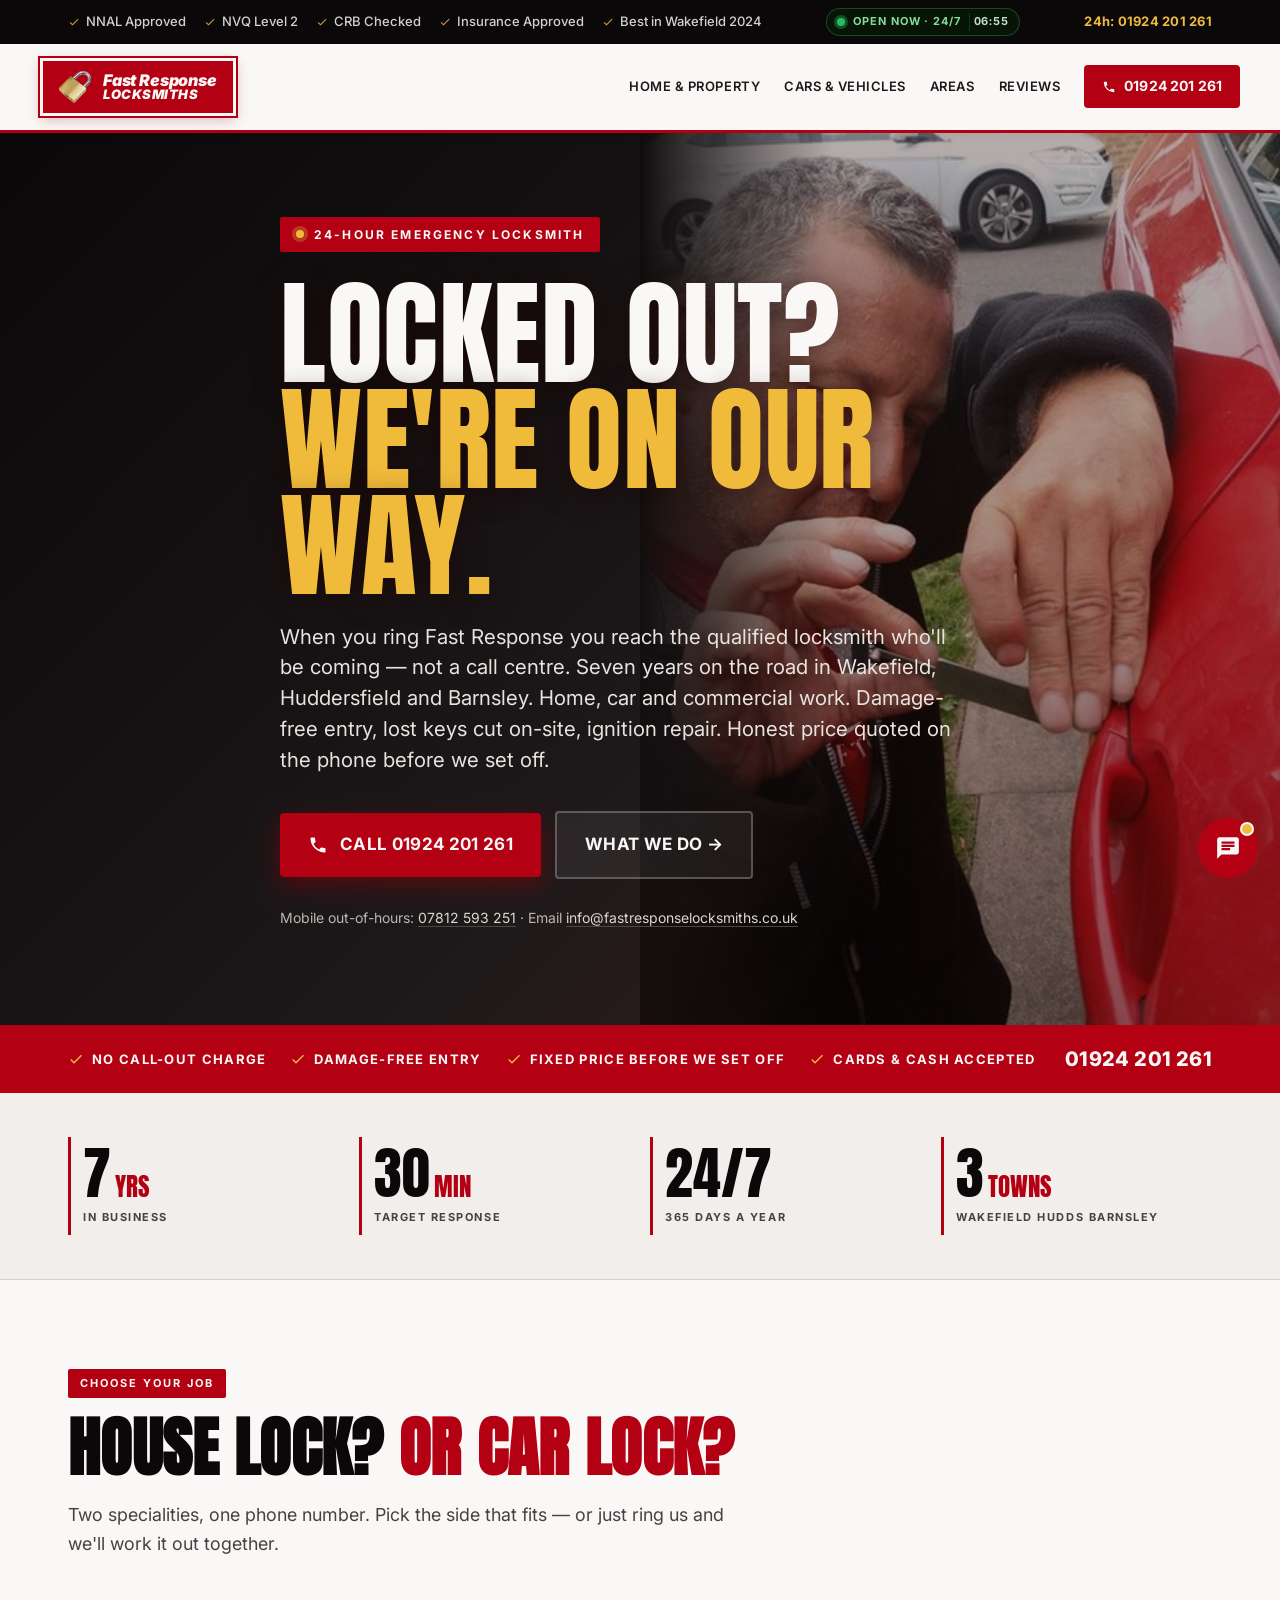
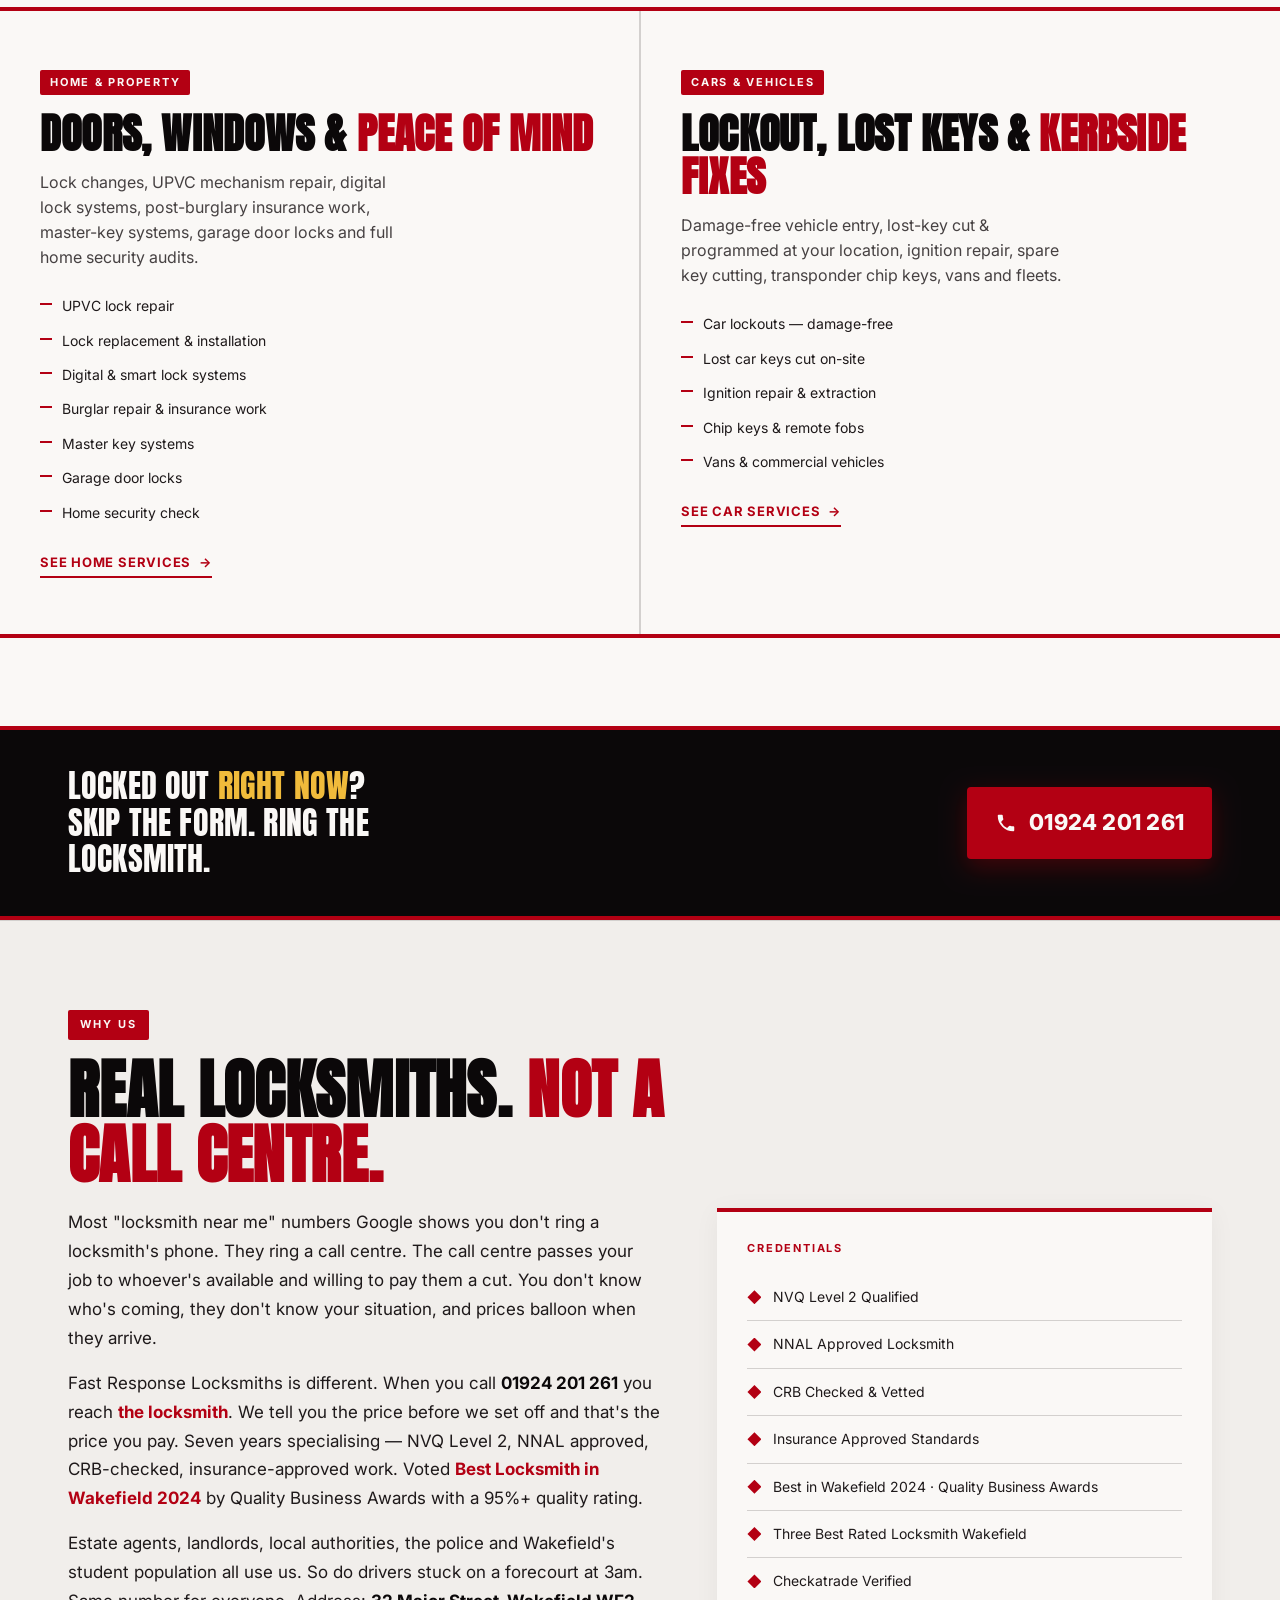
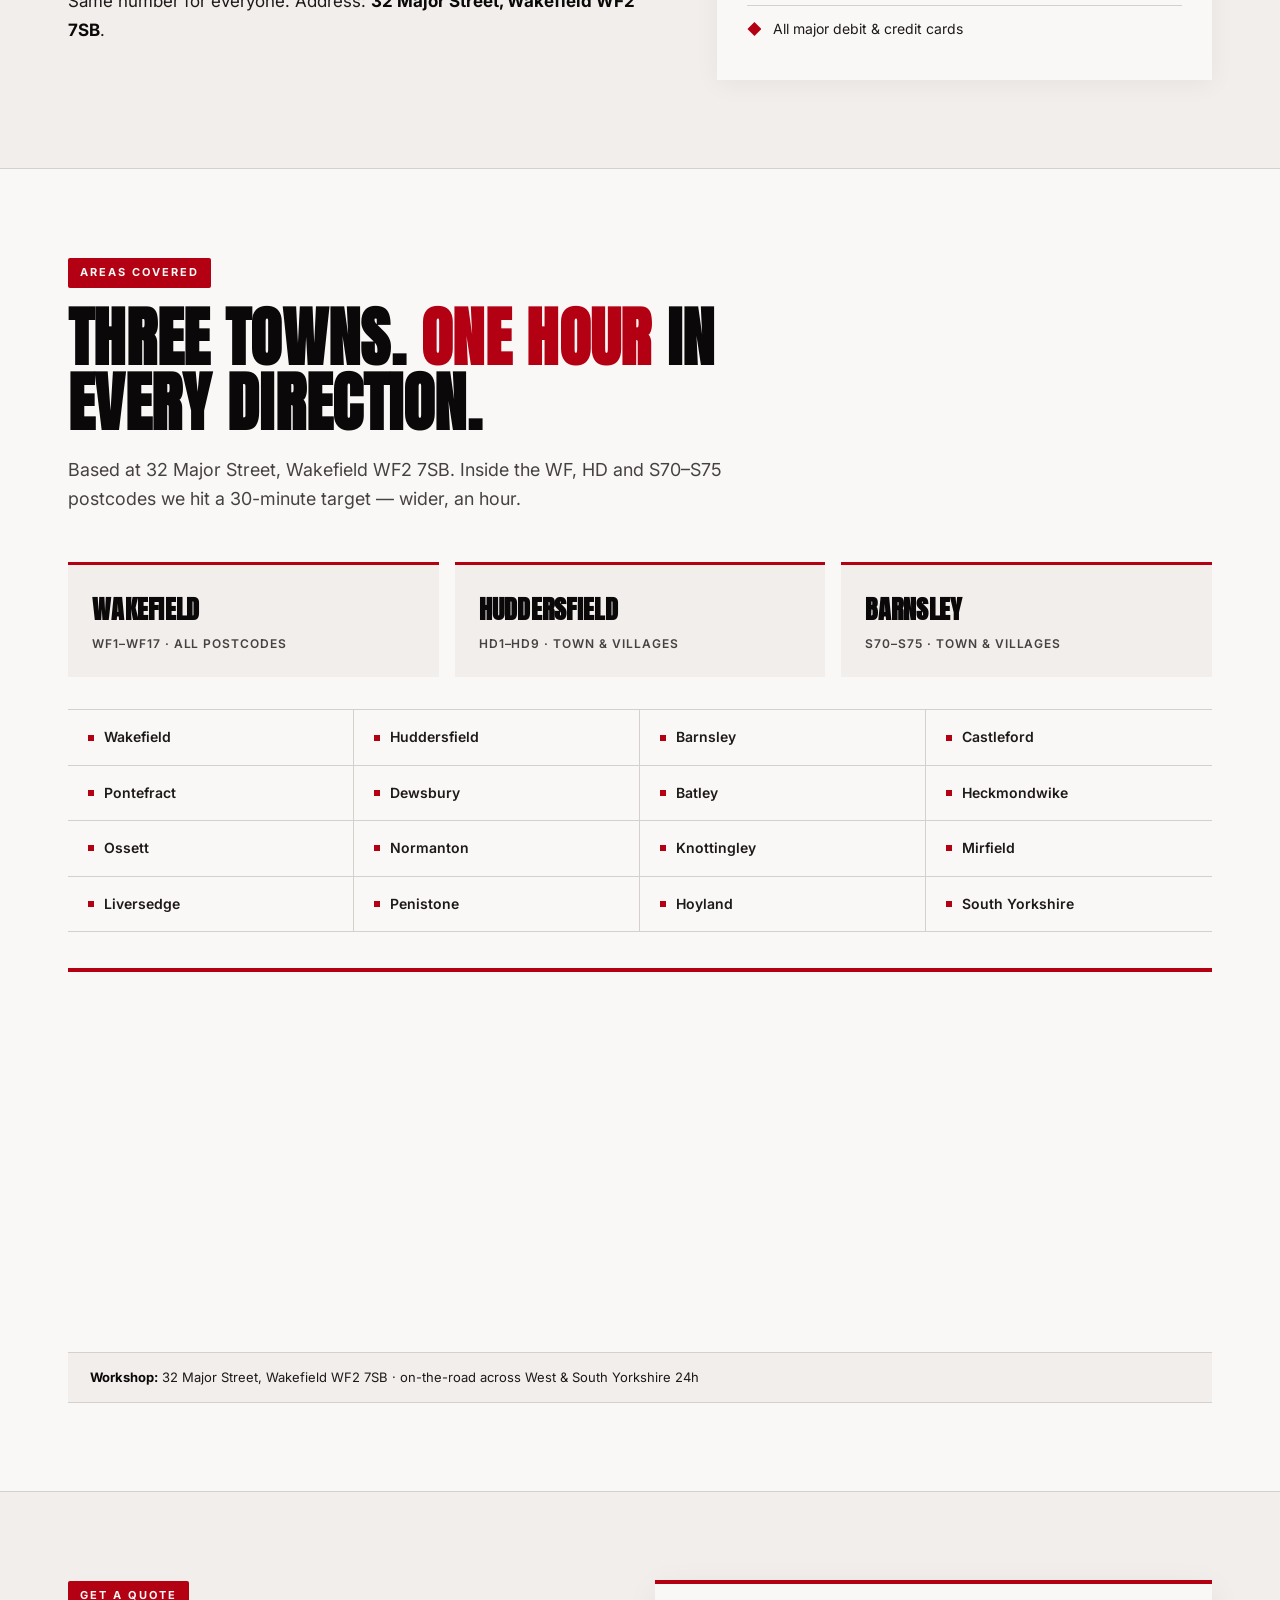
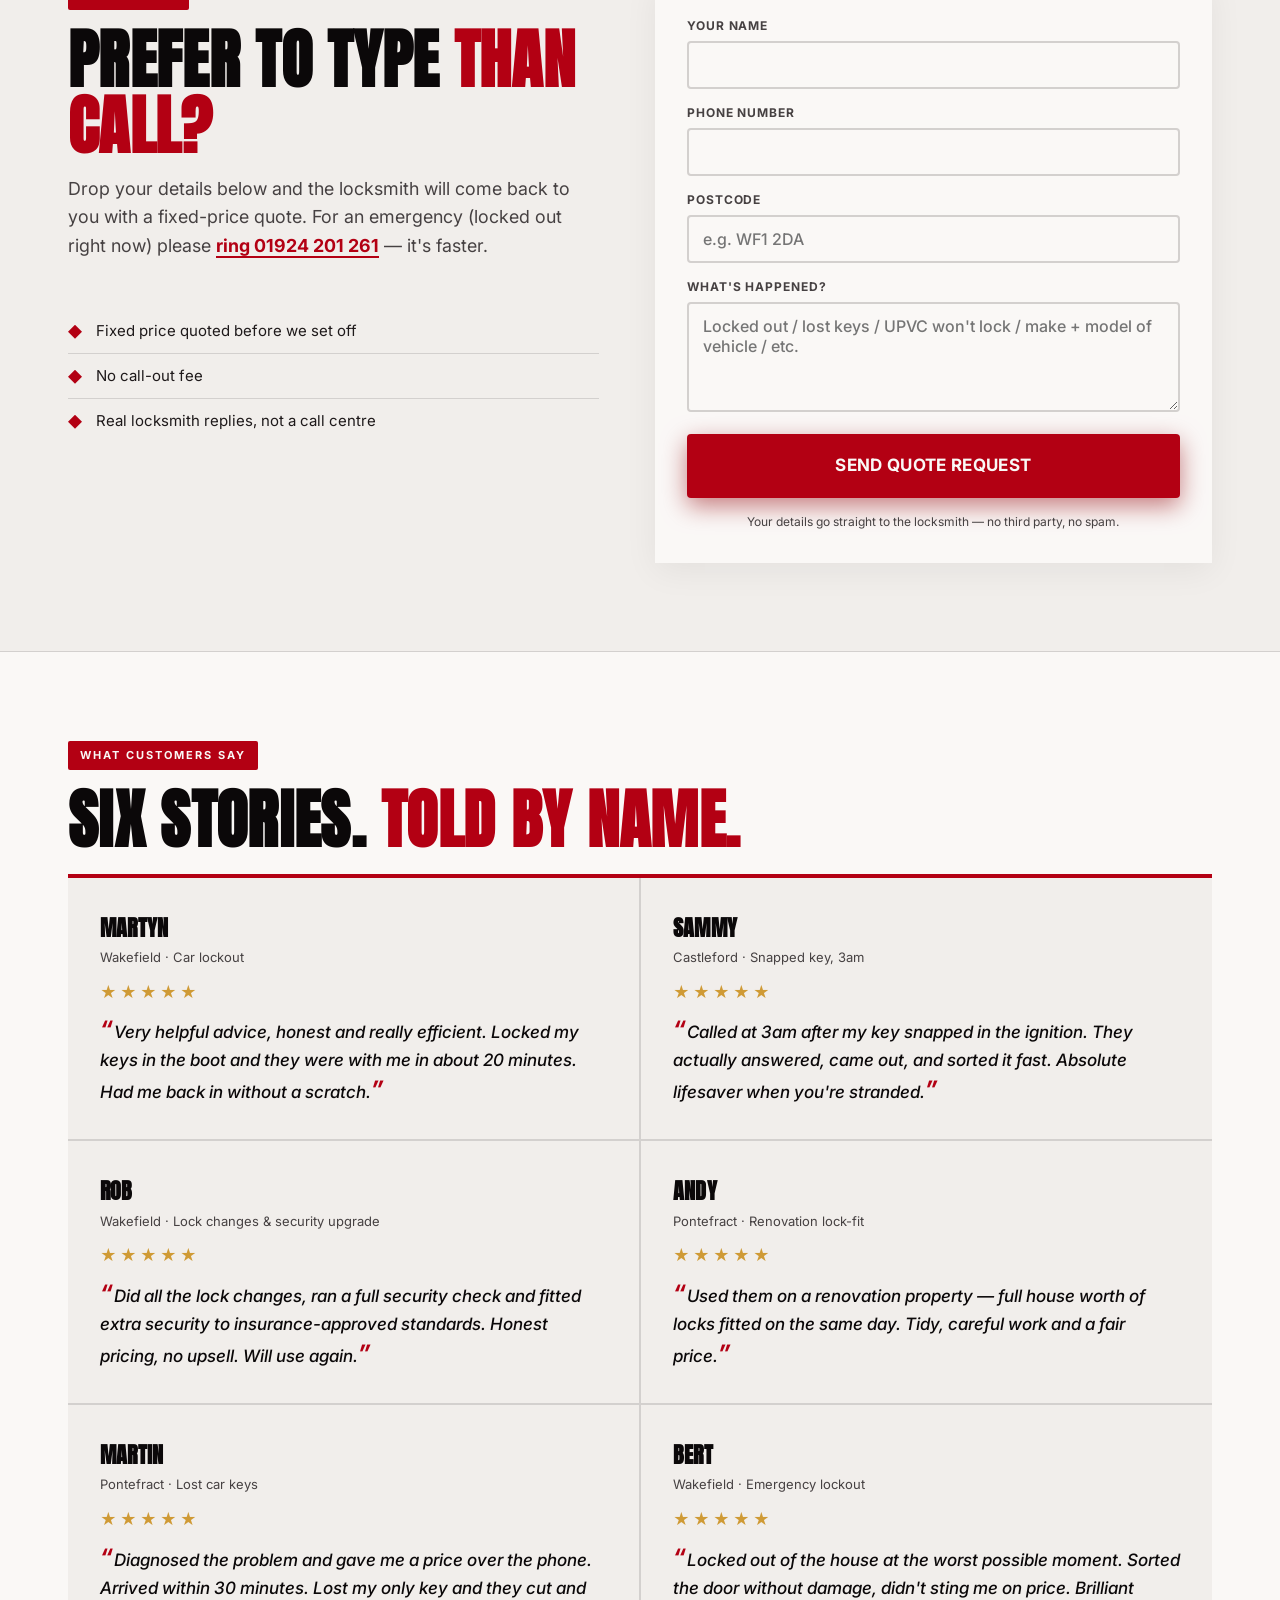
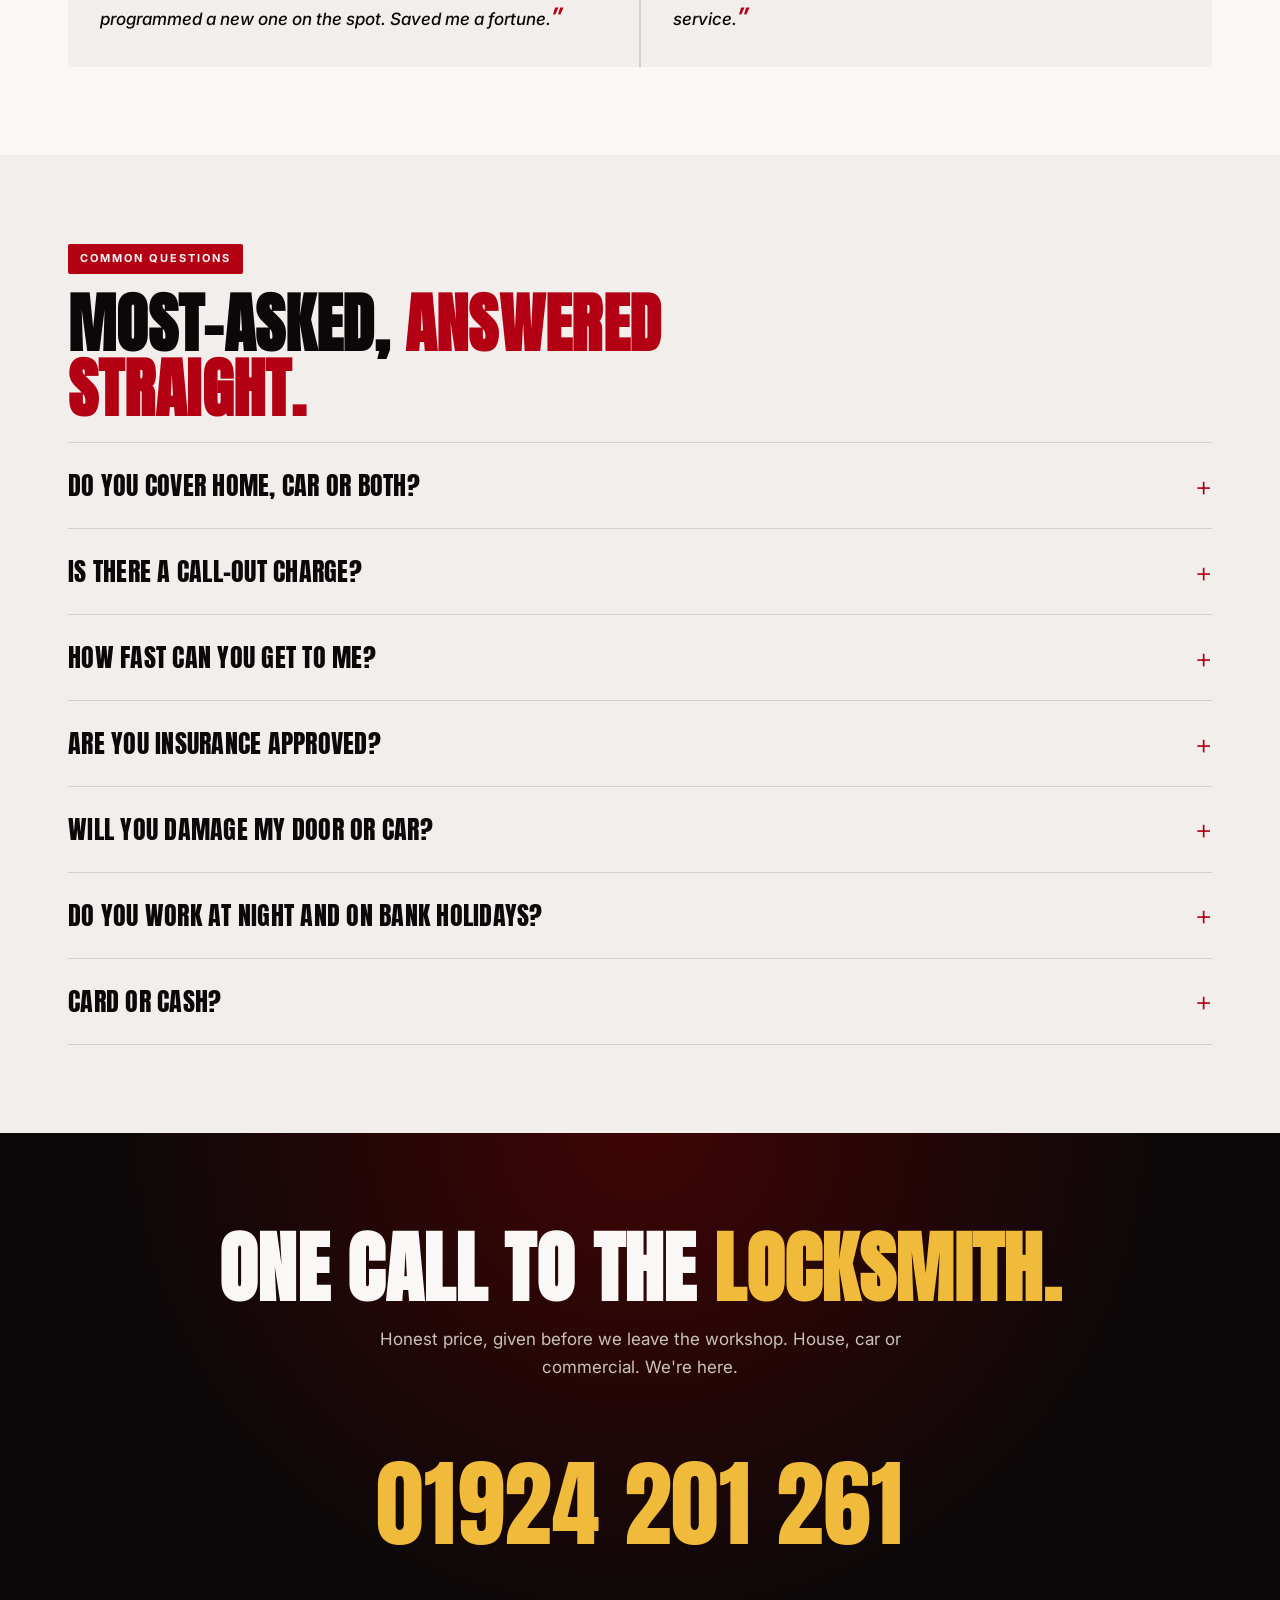
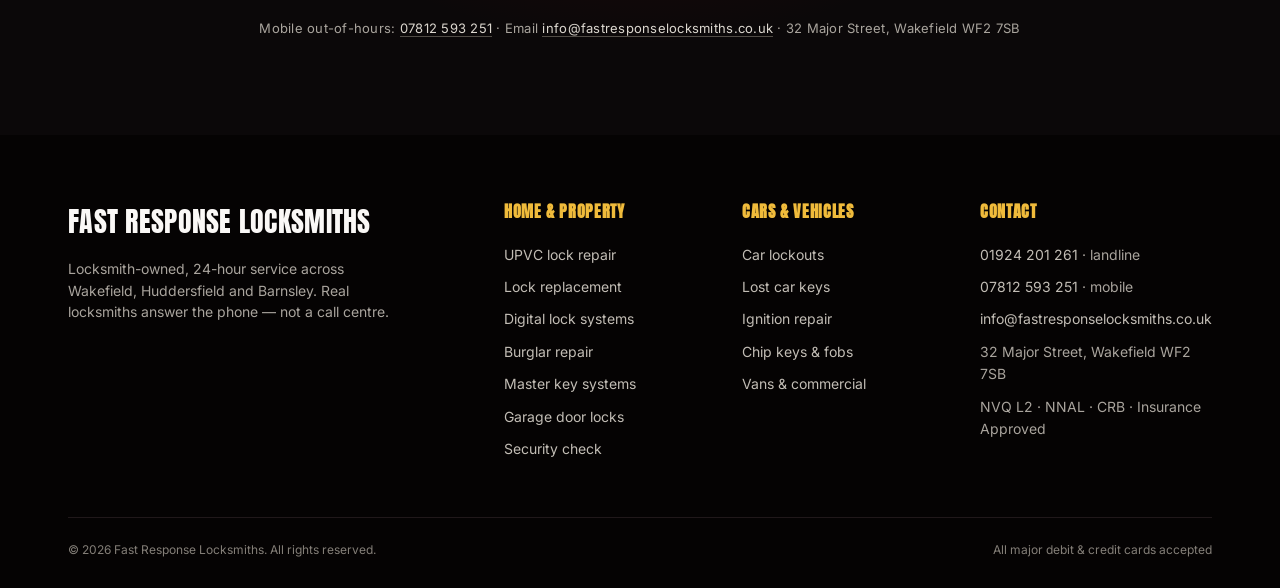
==== commit 5d32872d: "Items 1-4: OPEN NOW badge, Google Map, quote form, vehicle makes grid - OPEN NOW · 24/7 live badge i" ====
--- a/index.html
+++ b/index.html
@@ -75,6 +75,10 @@
   .ribbon .badges svg { width: 12px; height: 12px; fill: var(--gold); }
   .ribbon a.phone { color: var(--gold-bright); font-weight: 700; letter-spacing: 0.02em; }
   .ribbon a.phone:hover { color: var(--paper); }
+  .open-badge { display: inline-flex; align-items: center; gap: 8px; padding: 4px 10px; background: oklch(28% 0.13 150 / 0.25); border: 1px solid oklch(60% 0.13 150 / 0.4); border-radius: 999px; font-size: 11px; font-weight: 700; letter-spacing: 0.08em; text-transform: uppercase; color: oklch(82% 0.13 150); }
+  .open-dot { width: 8px; height: 8px; border-radius: 50%; background: oklch(70% 0.18 150); box-shadow: 0 0 0 3px oklch(70% 0.18 150 / 0.35); animation: livepulse 1.8s ease-out infinite; }
+  .open-time { font-variant-numeric: tabular-nums; color: oklch(88% 0.05 150); padding-left: 4px; border-left: 1px solid oklch(45% 0.13 150 / 0.5); }
+  @keyframes livepulse { 0%, 100% { box-shadow: 0 0 0 3px oklch(70% 0.18 150 / 0.4); } 50% { box-shadow: 0 0 0 8px oklch(70% 0.18 150 / 0); } }
   @media (max-width: 640px) { .ribbon { padding: 6px 0; font-size: 11px; } .ribbon .badges span:nth-child(n+3) { display: none; } }
 
   /* === HEADER === */
@@ -267,6 +271,29 @@
   .coverage-grid .cov::before { content: ''; width: 6px; height: 6px; background: var(--red); }
   .coverage-grid .cov:nth-child(4n) { border-right: 0; }
   @media (max-width: 720px) { .coverage-grid { grid-template-columns: repeat(2, 1fr); } .coverage-grid .cov { border-right: 1px solid var(--rule); } .coverage-grid .cov:nth-child(2n) { border-right: 0; } }
+
+  /* === MAP === */
+  .map-wrap { margin-top: 36px; border-top: 4px solid var(--red); border-bottom: 1px solid var(--rule); position: relative; }
+  .map-wrap iframe { filter: contrast(1.02) saturate(0.95); }
+  .map-caption { padding: 14px 22px; background: var(--paper-warm); border-top: 1px solid var(--rule); font-size: 13px; color: var(--charcoal); }
+  .map-caption strong { color: var(--black); }
+
+  /* === QUOTE FORM === */
+  .quote-block { background: var(--paper-warm); border-top: 1px solid var(--rule); border-bottom: 1px solid var(--rule); }
+  .quote-grid { display: grid; grid-template-columns: 1fr 1.05fr; gap: 56px; align-items: start; }
+  .quote-copy .sec-title { margin-bottom: 16px; }
+  .quote-checks { list-style: none; margin-top: 28px; }
+  .quote-checks li { padding: 10px 0 10px 28px; position: relative; font-size: 15px; color: var(--charcoal); border-top: 1px solid var(--rule); }
+  .quote-checks li:first-child { border-top: 0; }
+  .quote-checks li::before { content: ''; position: absolute; left: 0; top: 16px; width: 14px; height: 14px; background: var(--red); clip-path: polygon(50% 0%, 100% 50%, 50% 100%, 0% 50%); }
+  .quote-form { background: var(--paper); padding: 32px; border-top: 4px solid var(--red); box-shadow: 0 8px 32px rgba(0,0,0,0.06); display: flex; flex-direction: column; gap: 14px; }
+  .quote-form label { display: flex; flex-direction: column; gap: 6px; font-size: 12px; font-weight: 700; letter-spacing: 0.08em; text-transform: uppercase; color: var(--slate); }
+  .quote-form input, .quote-form textarea { font: 500 16px 'Inter', sans-serif; padding: 12px 14px; border: 2px solid var(--rule); border-radius: 4px; background: var(--paper); color: var(--black); transition: border-color 0.15s; }
+  .quote-form input:focus, .quote-form textarea:focus { outline: 0; border-color: var(--red); }
+  .quote-form textarea { resize: vertical; min-height: 110px; }
+  .quote-form button { margin-top: 8px; justify-content: center; cursor: pointer; }
+  .quote-foot { font-size: 12px; color: var(--slate); text-align: center; }
+  @media (max-width: 760px) { .quote-grid { grid-template-columns: 1fr; gap: 36px; } }
 
   /* === REVIEWS === */
   .reviews { background: var(--paper); }
@@ -364,6 +391,7 @@
       <span><svg viewBox="0 0 24 24"><path d="M9 16.17L4.83 12l-1.42 1.41L9 19 21 7l-1.41-1.41L9 16.17z"/></svg> Insurance Approved</span>
       <span><svg viewBox="0 0 24 24"><path d="M9 16.17L4.83 12l-1.42 1.41L9 19 21 7l-1.41-1.41L9 16.17z"/></svg> Best in Wakefield 2024</span>
     </div>
+    <div class="open-badge"><span class="open-dot"></span><span class="open-text">OPEN NOW · 24/7</span><span class="open-time" id="openTime"></span></div>
     <a href="tel:01924201261" class="phone">24h: 01924 201 261</a>
   </div>
 </div>
@@ -535,6 +563,40 @@
       <div class="cov">Penistone</div>
       <div class="cov">Hoyland</div>
       <div class="cov">South Yorkshire</div>
+    </div>
+    <div class="map-wrap">
+      <iframe title="Fast Response Locksmiths, 32 Major Street, Wakefield WF2 7SB" src="https://www.google.com/maps?q=32+Major+Street+Wakefield+WF2+7SB&output=embed" width="100%" height="380" frameborder="0" style="border:0; display:block;" allowfullscreen loading="lazy" referrerpolicy="no-referrer-when-downgrade"></iframe>
+      <div class="map-caption"><strong>Workshop:</strong> 32 Major Street, Wakefield WF2 7SB &middot; on-the-road across West &amp; South Yorkshire 24h</div>
+    </div>
+  </div>
+</section>
+
+<section class="block quote-block" id="quote">
+  <div class="container">
+    <div class="quote-grid">
+      <div class="quote-copy">
+        <div class="sec-eyebrow">Get a quote</div>
+        <h2 class="sec-title">Prefer to type <span class="red">than call?</span></h2>
+        <p class="sec-lede">Drop your details below and the locksmith will come back to you with a fixed-price quote. For an emergency (locked out right now) please <a href="tel:01924201261" style="color:var(--red); font-weight:700; border-bottom:2px solid var(--red);">ring 01924&nbsp;201&nbsp;261</a> &mdash; it's faster.</p>
+        <ul class="quote-checks">
+          <li>Fixed price quoted before we set off</li>
+          <li>No call-out fee</li>
+          <li>Real locksmith replies, not a call centre</li>
+        </ul>
+      </div>
+      <form class="quote-form" action="https://formsubmit.co/info@fastresponselocksmiths.co.uk" method="POST">
+        <input type="hidden" name="_subject" value="New quote request — fastresponselocksmiths.co.uk">
+        <input type="hidden" name="_template" value="table">
+        <input type="hidden" name="_captcha" value="true">
+        <input type="hidden" name="_next" value="https://ainjection.github.io/fastresponselocksmiths/?sent=1">
+        <input type="text" name="_honey" style="display:none" tabindex="-1" autocomplete="off">
+        <label>Your name <input type="text" name="Name" required></label>
+        <label>Phone number <input type="tel" name="Phone" required></label>
+        <label>Postcode <input type="text" name="Postcode" placeholder="e.g. WF1 2DA" autocomplete="postal-code"></label>
+        <label>What's happened? <textarea name="Details" rows="4" required placeholder="Locked out / lost keys / UPVC won't lock / make + model of vehicle / etc."></textarea></label>
+        <button type="submit" class="btn btn-call">Send Quote Request</button>
+        <p class="quote-foot">Your details go straight to the locksmith &mdash; no third party, no spam.</p>
+      </form>
     </div>
   </div>
 </section>
@@ -709,15 +771,15 @@
       {label: "Call 01924 201 261", action: "tel:01924201261"},
       {label: "Text instead", action: "sms:01924201261"}
     ]},
-    lost_all: { msg: "We come out, cut a key, programme the transponder, pair the fob. From £140 most cars. Where are you?", opts: [
+    lost_all: { msg: "We come out, cut a key, programme the transponder, pair the fob. Ring with your make + model — fixed price on the phone first.", opts: [
       {label: "Wakefield / WF", next: "callnow_wf"},
       {label: "Huddersfield / Barnsley / wider", next: "callnow_wider"}
     ]},
-    spare_replace: { msg: "Spare cut + programmed from £25 (cut only) or £85+ (cut + programmed). On-site, no booking needed.", opts: [
+    spare_replace: { msg: "Spare cut and programmed on-site. Ring with your make + model and we'll quote on the phone.", opts: [
       {label: "Book me in", action: "tel:01924201261"},
       {label: "See car services", next: "go_auto"}
     ]},
-    snapped: { msg: "If the bit's still in the ignition we extract it on-site (from £45) and cut you a replacement same visit.", opts: [
+    snapped: { msg: "If the bit's still in the ignition we extract it on-site and cut you a replacement same visit. Honest fixed price on the phone first.", opts: [
       {label: "Call now", action: "tel:01924201261"},
       {label: "See car services", next: "go_auto"}
     ]},
@@ -752,6 +814,14 @@
   document.getElementById('cbotToggle').onclick = () => { const p = document.getElementById('cbotPanel'); p.classList.toggle('open'); if (p.classList.contains('open') && !body.innerHTML) render('start'); };
   document.getElementById('cbotClose').onclick = () => document.getElementById('cbotPanel').classList.remove('open');
   document.getElementById('cbotReset').onclick = () => render('start');
+
+  // OPEN NOW live clock
+  (function liveTime(){
+    const el = document.getElementById('openTime');
+    if (!el) return;
+    function tick(){ const d = new Date(); el.textContent = d.toLocaleTimeString('en-GB', { hour: '2-digit', minute: '2-digit', hour12: false }); }
+    tick(); setInterval(tick, 30000);
+  })();
 </script>
 
 <script type="application/ld+json">
@@ -799,9 +869,9 @@
     {"@type":"Service","name":"Master Key Systems","provider":{"@id":"https://ainjection.github.io/fastresponselocksmiths/#business"},"areaServed":"Wakefield, Huddersfield, Barnsley","description":"Master-key system design and installation for landlords, HMOs, estate agents and commercial sites."},
     {"@type":"Service","name":"Garage Door Locks","provider":{"@id":"https://ainjection.github.io/fastresponselocksmiths/#business"},"areaServed":"Wakefield, Huddersfield, Barnsley","description":"Up-and-over garage door locks, side-door deadbolts, padlocks and supplementary security for sheds, garages and outbuildings."},
     {"@type":"Service","name":"Home Security Check","provider":{"@id":"https://ainjection.github.io/fastresponselocksmiths/#business"},"areaServed":"Wakefield, Huddersfield, Barnsley","description":"Independent residential security audit — entry points, lock grade, supplementary measures. Insurance-grade report."},
-    {"@type":"Service","name":"Car Lockout — Damage-Free Entry","provider":{"@id":"https://ainjection.github.io/fastresponselocksmiths/#business"},"areaServed":"Wakefield, Huddersfield, Barnsley","description":"24-hour damage-free vehicle entry using LISHI and specialist lock-pick tools.","offers":{"@type":"Offer","priceCurrency":"GBP","price":"45","priceSpecification":{"@type":"UnitPriceSpecification","priceType":"https://schema.org/MinPrice","price":"45","priceCurrency":"GBP"}}},
-    {"@type":"Service","name":"Lost Car Keys — Cut &amp; Programmed On-Site","provider":{"@id":"https://ainjection.github.io/fastresponselocksmiths/#business"},"areaServed":"Wakefield, Huddersfield, Barnsley","description":"Lost car key replacement: cut, transponder programming and remote fob pairing at your location.","offers":{"@type":"Offer","priceCurrency":"GBP","price":"140","priceSpecification":{"@type":"UnitPriceSpecification","priceType":"https://schema.org/MinPrice","price":"140","priceCurrency":"GBP"}}},
-    {"@type":"Service","name":"Ignition Repair &amp; Key Extraction","provider":{"@id":"https://ainjection.github.io/fastresponselocksmiths/#business"},"areaServed":"Wakefield, Huddersfield, Barnsley","description":"On-site ignition barrel repair, broken key extraction and replacement.","offers":{"@type":"Offer","priceCurrency":"GBP","price":"180","priceSpecification":{"@type":"UnitPriceSpecification","priceType":"https://schema.org/MinPrice","price":"180","priceCurrency":"GBP"}}},
+    {"@type":"Service","name":"Car Lockout — Damage-Free Entry","provider":{"@id":"https://ainjection.github.io/fastresponselocksmiths/#business"},"areaServed":"Wakefield, Huddersfield, Barnsley","description":"24-hour damage-free vehicle entry using LISHI and specialist lock-pick tools."},
+    {"@type":"Service","name":"Lost Car Keys — Cut &amp; Programmed On-Site","provider":{"@id":"https://ainjection.github.io/fastresponselocksmiths/#business"},"areaServed":"Wakefield, Huddersfield, Barnsley","description":"Lost car key replacement: cut, transponder programming and remote fob pairing at your location."},
+    {"@type":"Service","name":"Ignition Repair &amp; Key Extraction","provider":{"@id":"https://ainjection.github.io/fastresponselocksmiths/#business"},"areaServed":"Wakefield, Huddersfield, Barnsley","description":"On-site ignition barrel repair, broken key extraction and replacement."},
     {
       "@type":"FAQPage",
       "mainEntity":[
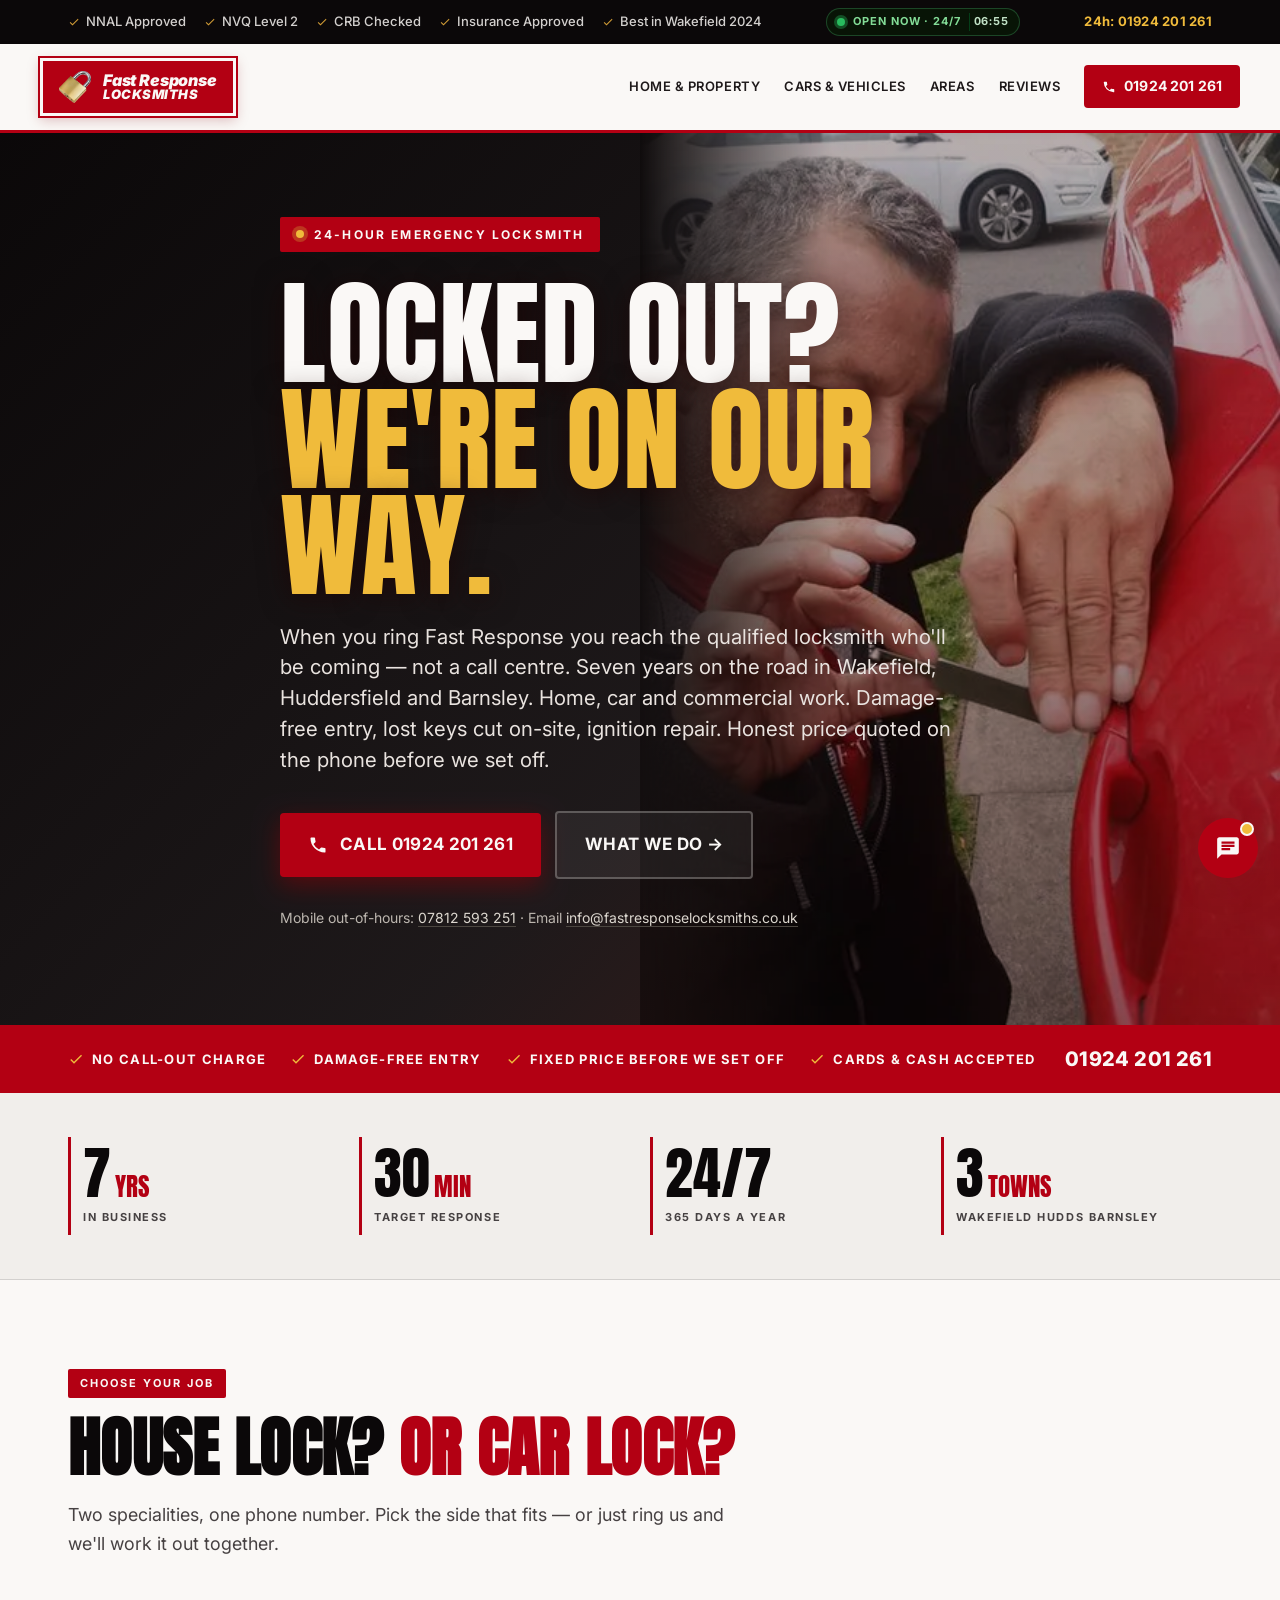
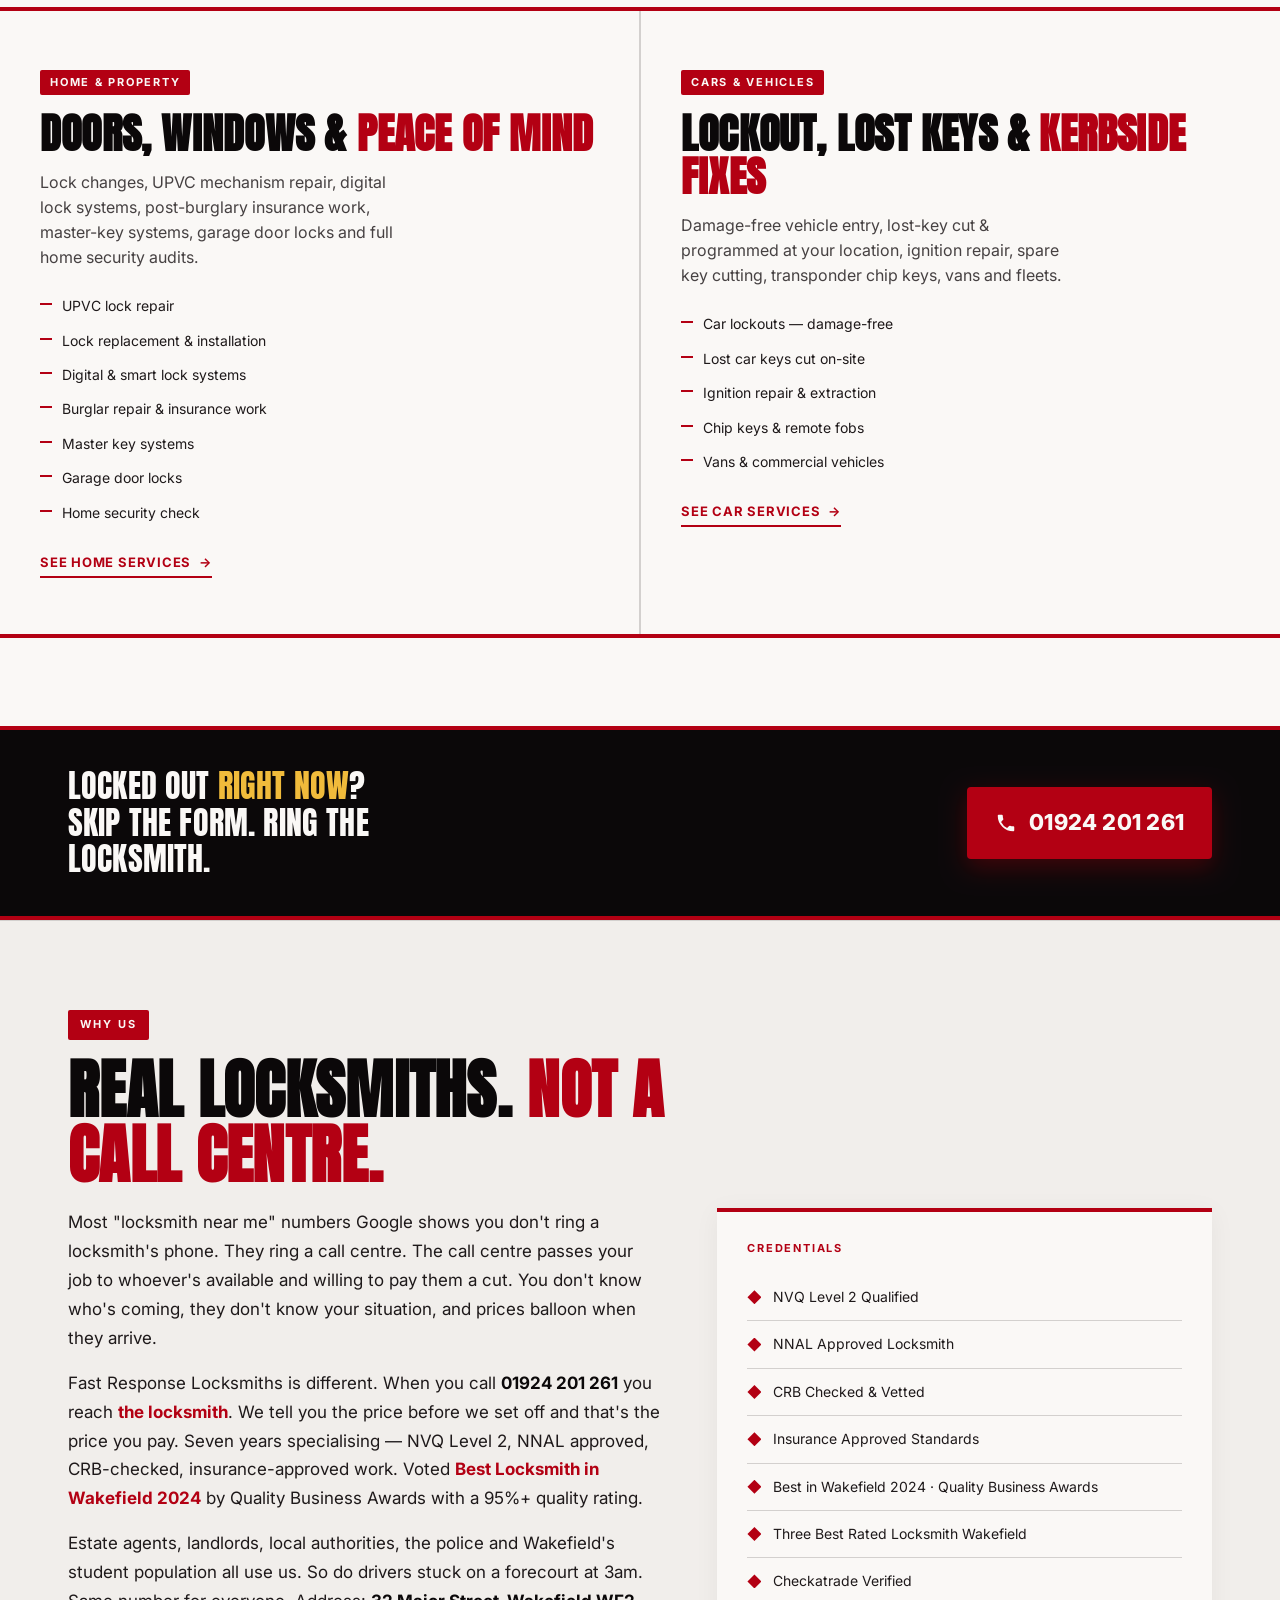
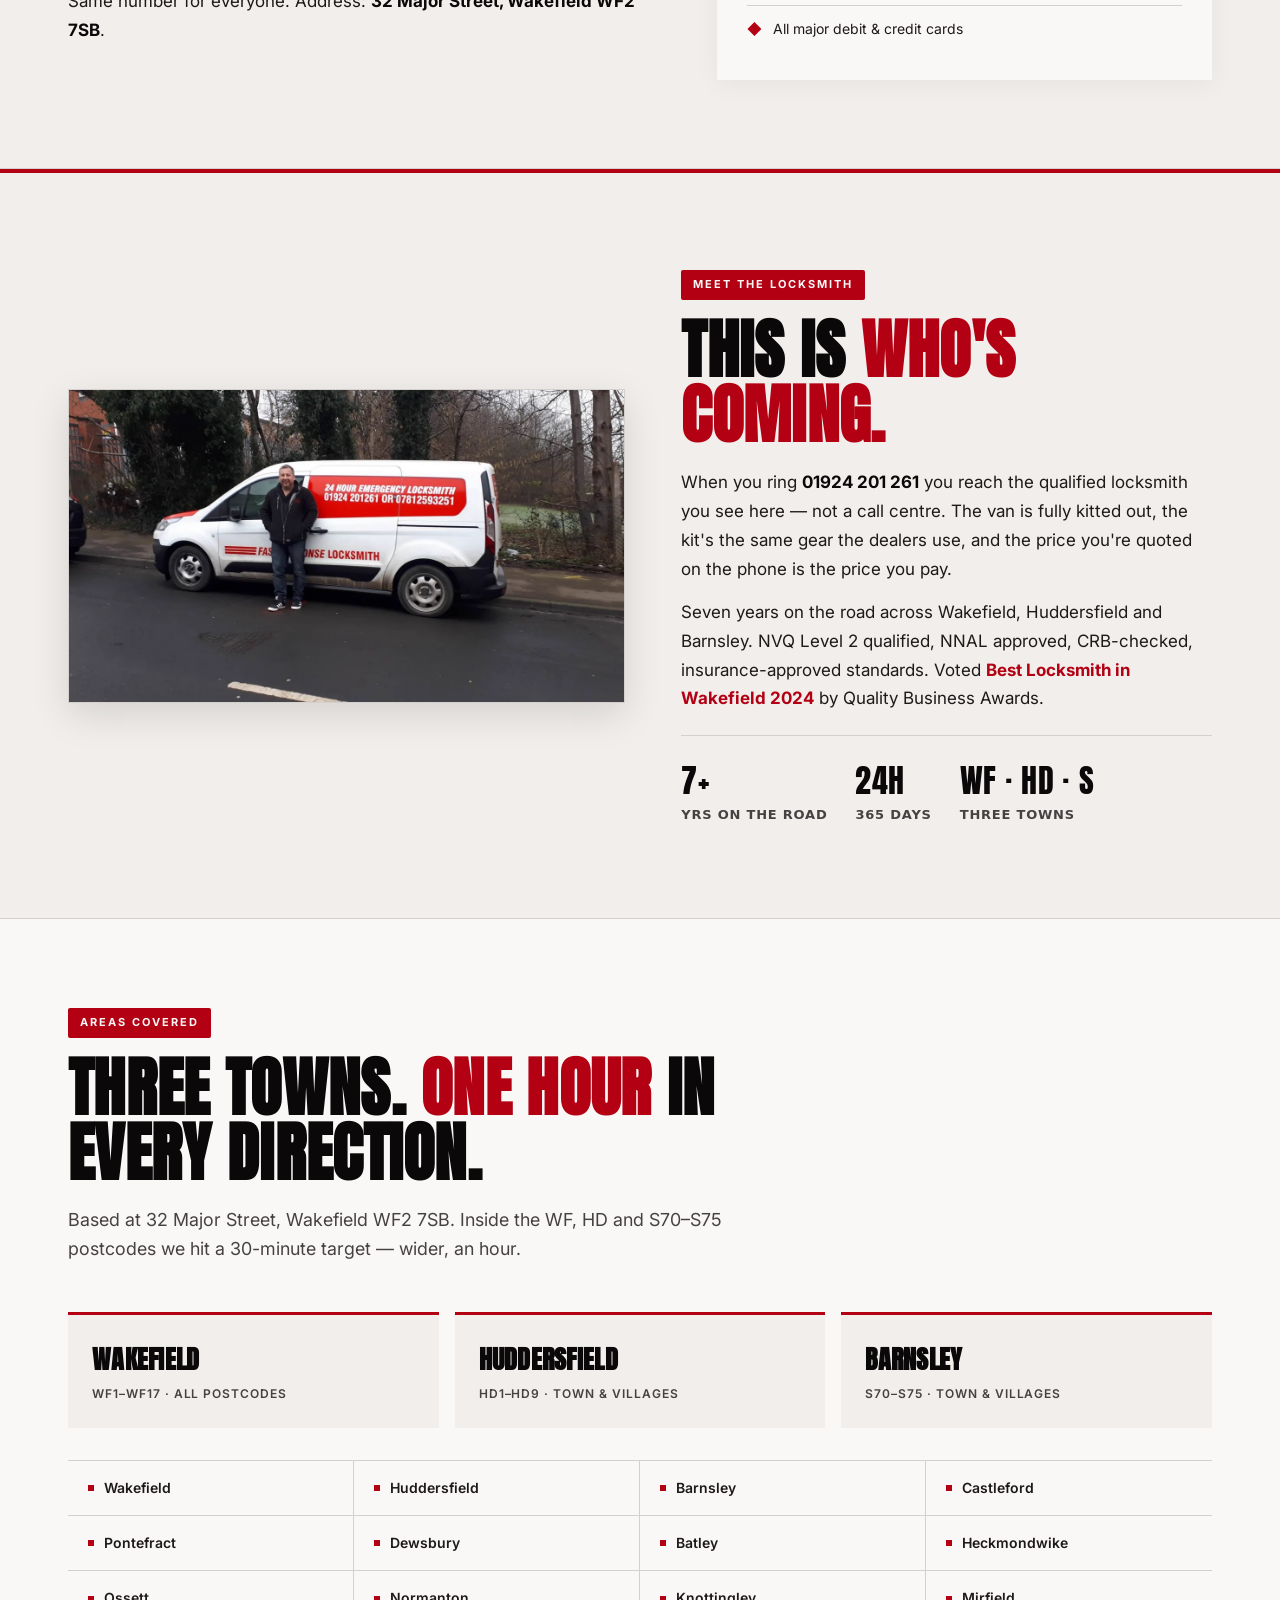
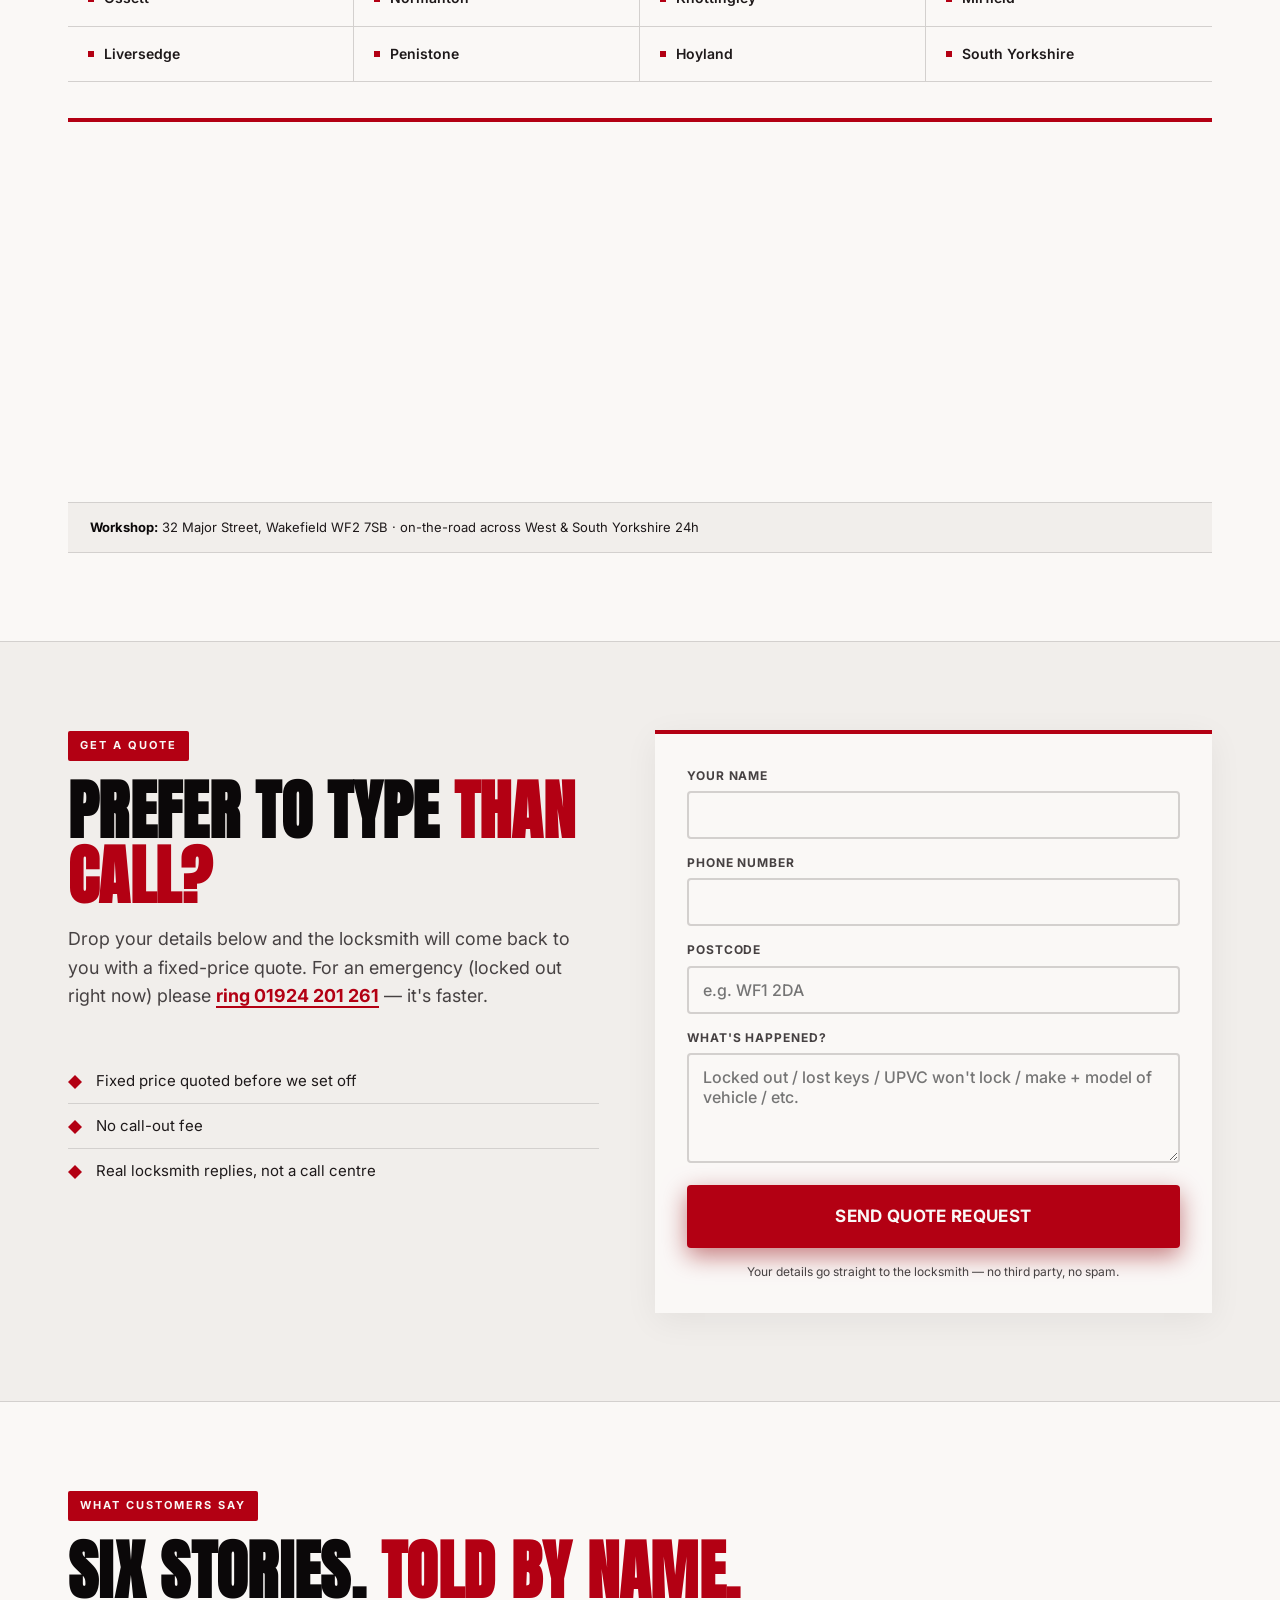
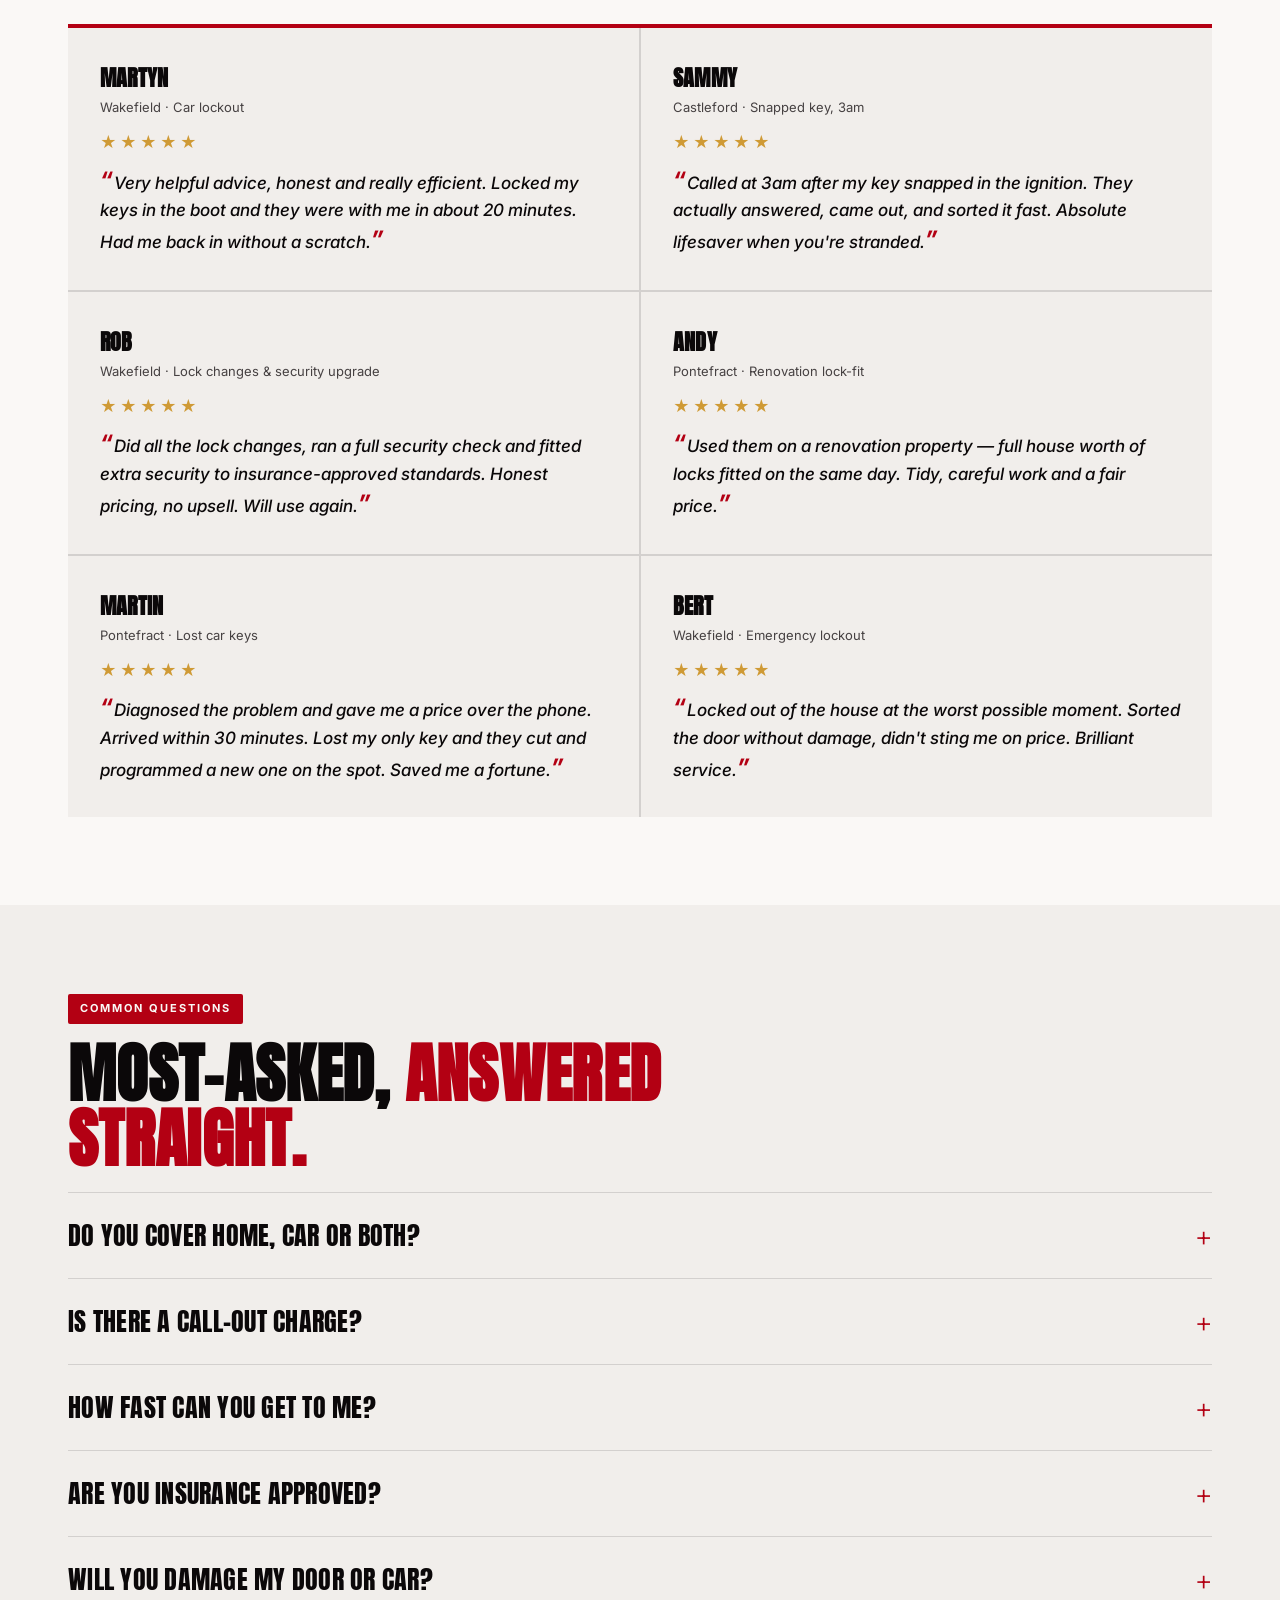
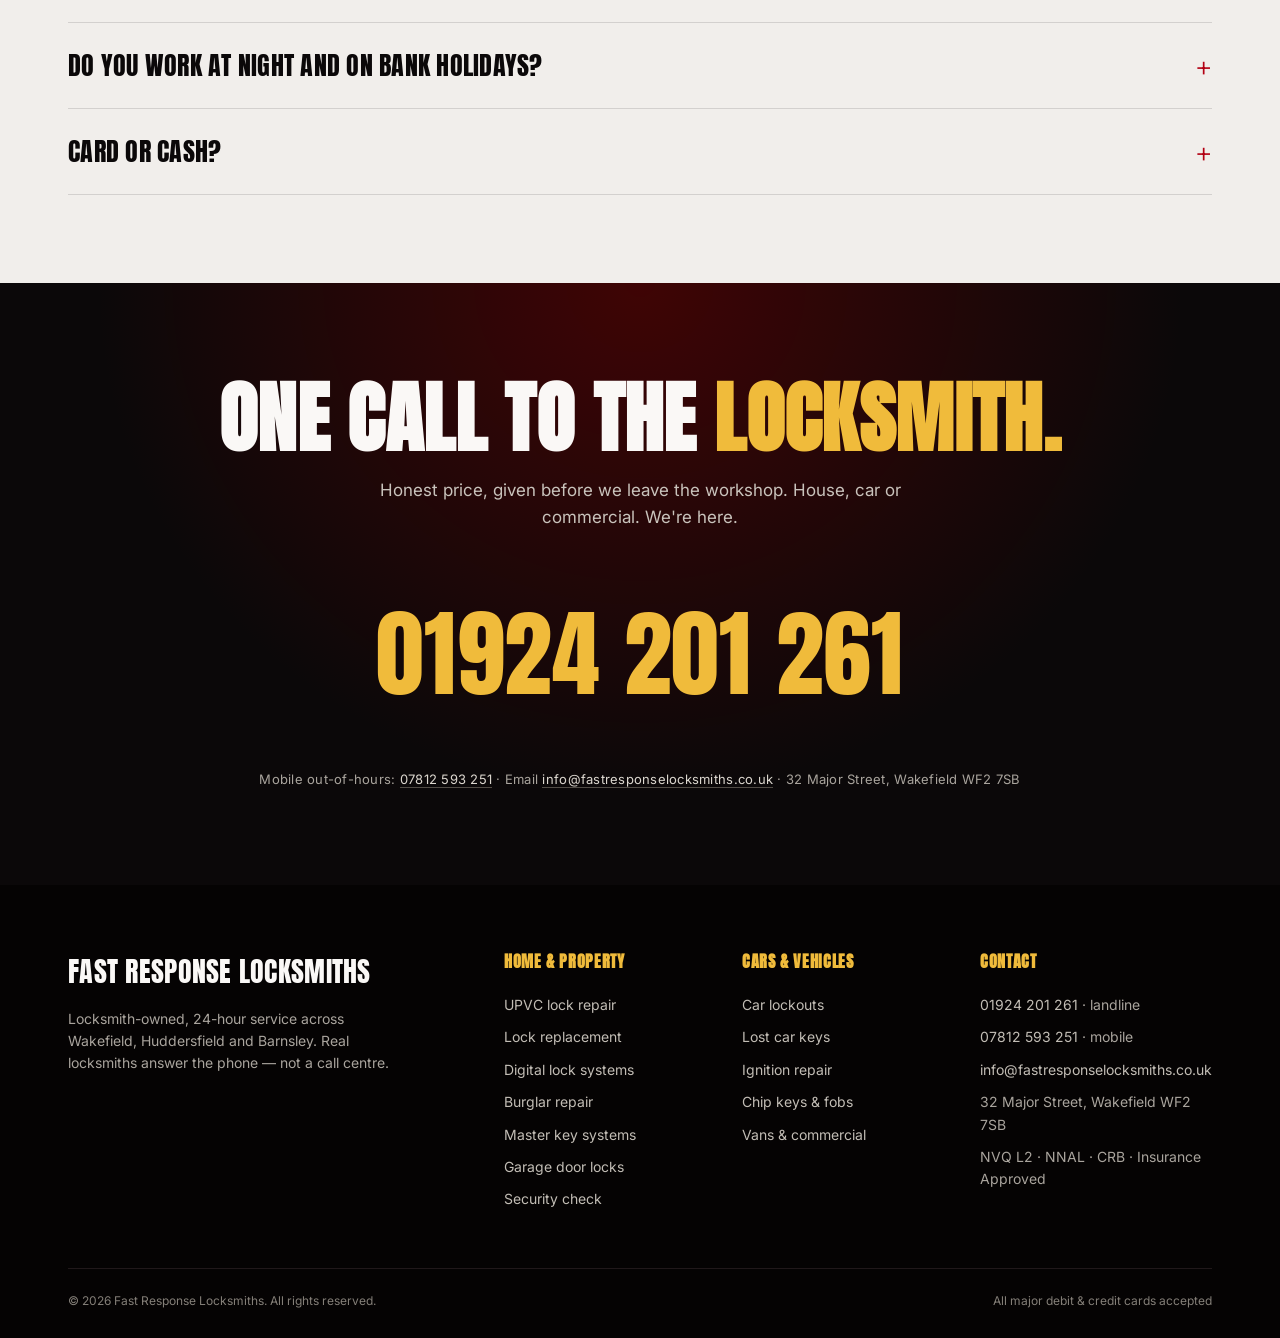
==== commit 72d48315: "Audit fixes: items 1-8 all the way down the list 1. Mobile nav phone-pill no longer wraps to 2 lines" ====
--- a/index.html
+++ b/index.html
@@ -103,11 +103,13 @@
     display: inline-flex; align-items: center; gap: 8px; padding: 10px 18px; border-radius: 4px;
     background: var(--red); color: var(--paper);
     font-weight: 700; font-size: 14px; letter-spacing: 0.01em;
+    white-space: nowrap;
     transition: background 0.18s, transform 0.18s;
   }
   .topnav .call-pill:hover { background: var(--red-bright); transform: translateY(-1px); }
   .topnav .call-pill svg { width: 14px; height: 14px; fill: currentColor; }
   @media (max-width: 860px) { .topnav nav a:not(.call-pill) { display: none; } }
+  @media (max-width: 480px) { .topnav .call-pill { padding: 8px 12px; font-size: 12px; gap: 5px; } .topnav .call-pill svg { width: 12px; height: 12px; } }
 
   /* === HERO === */
   .hero {
@@ -120,7 +122,7 @@
   }
   .hero::before {
     content: ''; position: absolute; top: 0; right: 0; width: 50%; height: 100%;
-    background-image: url('assets/locksmith-at-work.jpg');
+    background-image: url('assets/locksmith-at-work.webp');
     background-size: cover; background-position: 50% 30%;
     opacity: 0.95;
     -webkit-mask-image: linear-gradient(90deg, transparent 0%, black 30%, black 100%);
@@ -184,9 +186,10 @@
   .hero-aside { margin-top: 28px; font-size: 14px; color: oklch(78% 0.012 75); }
   .hero-aside a { color: oklch(88% 0.012 75); border-bottom: 1px solid oklch(40% 0.012 75); }
   @media (max-width: 760px) {
-    .hero::before { width: 100%; -webkit-mask-image: linear-gradient(180deg, transparent 0%, black 50%, black 100%); mask-image: linear-gradient(180deg, transparent 0%, black 50%, black 100%); opacity: 0.45; }
-    .hero::after { width: 100%; }
-    .hero-content { padding: 56px 0 72px; }
+    .hero { min-height: 720px; }
+    .hero::before { width: 100%; -webkit-mask-image: linear-gradient(180deg, transparent 0%, black 55%, black 100%); mask-image: linear-gradient(180deg, transparent 0%, black 55%, black 100%); opacity: 0.78; }
+    .hero::after { width: 100%; background: linear-gradient(180deg, oklch(15% 0.04 25 / 0.62) 0%, oklch(15% 0.04 25 / 0.55) 35%, oklch(15% 0.04 25 / 0.12) 100%); }
+    .hero-content { padding: 56px 0 56px; }
   }
 
   /* === RED BAR === */
@@ -258,6 +261,19 @@
   .credentials li:first-child { border-top: 0; }
   .credentials li::before { content: ''; width: 14px; height: 14px; background: var(--red); flex-shrink: 0; clip-path: polygon(50% 0%, 100% 50%, 50% 100%, 0% 50%); }
   @media (max-width: 760px) { .editorial-grid { grid-template-columns: 1fr; gap: 36px; } }
+
+  /* === MEET THE LOCKSMITH === */
+  .meet-block { background: var(--paper-warm); padding: 96px 0; border-top: 4px solid var(--red); border-bottom: 1px solid var(--rule); }
+  .meet-grid { display: grid; grid-template-columns: 1.05fr 1fr; gap: 56px; align-items: center; }
+  .meet-photo { margin: 0; }
+  .meet-photo img { width: 100%; height: auto; border: 1px solid var(--rule); box-shadow: 0 12px 36px rgba(0,0,0,0.12); }
+  .meet-copy p { color: var(--charcoal); font-size: 17px; line-height: 1.7; margin-bottom: 14px; max-width: 56ch; }
+  .meet-copy p strong { color: var(--black); }
+  .meet-copy p .em { color: var(--red); font-weight: 700; }
+  .meet-stats { display: flex; flex-wrap: wrap; gap: 28px; margin-top: 22px; padding-top: 20px; border-top: 1px solid var(--rule); }
+  .meet-stats span { font: 600 13px ui-sans-serif, system-ui; color: var(--slate); text-transform: uppercase; letter-spacing: 0.06em; display: flex; flex-direction: column; gap: 2px; }
+  .meet-stats strong { font-family: 'Anton', sans-serif; font-size: 32px; color: var(--black); letter-spacing: 0.01em; font-weight: 400; }
+  @media (max-width: 760px) { .meet-grid { grid-template-columns: 1fr; gap: 32px; } }
 
   /* === COVERAGE === */
   .coverage { background: var(--paper); }
@@ -532,6 +548,25 @@
           <li>All major debit &amp; credit cards</li>
         </ul>
       </aside>
+    </div>
+  </div>
+</section>
+
+<section class="meet-block">
+  <div class="container meet-grid">
+    <figure class="meet-photo">
+      <img src="assets/van-real.webp" alt="Fast Response Locksmiths van with 24-hour emergency locksmith signage, the locksmith standing in front of it" loading="lazy">
+    </figure>
+    <div class="meet-copy">
+      <div class="sec-eyebrow">Meet the locksmith</div>
+      <h2 class="sec-title">This is <span class="red">who's coming.</span></h2>
+      <p>When you ring <strong>01924&nbsp;201&nbsp;261</strong> you reach the qualified locksmith you see here — not a call centre. The van is fully kitted out, the kit's the same gear the dealers use, and the price you're quoted on the phone is the price you pay.</p>
+      <p>Seven years on the road across Wakefield, Huddersfield and Barnsley. NVQ Level 2 qualified, NNAL approved, CRB-checked, insurance-approved standards. Voted <span class="em">Best Locksmith in Wakefield 2024</span> by Quality Business Awards.</p>
+      <div class="meet-stats">
+        <span><strong>7+</strong>yrs on the road</span>
+        <span><strong>24h</strong>365 days</span>
+        <span><strong>WF · HD · S</strong>three towns</span>
+      </div>
     </div>
   </div>
 </section>
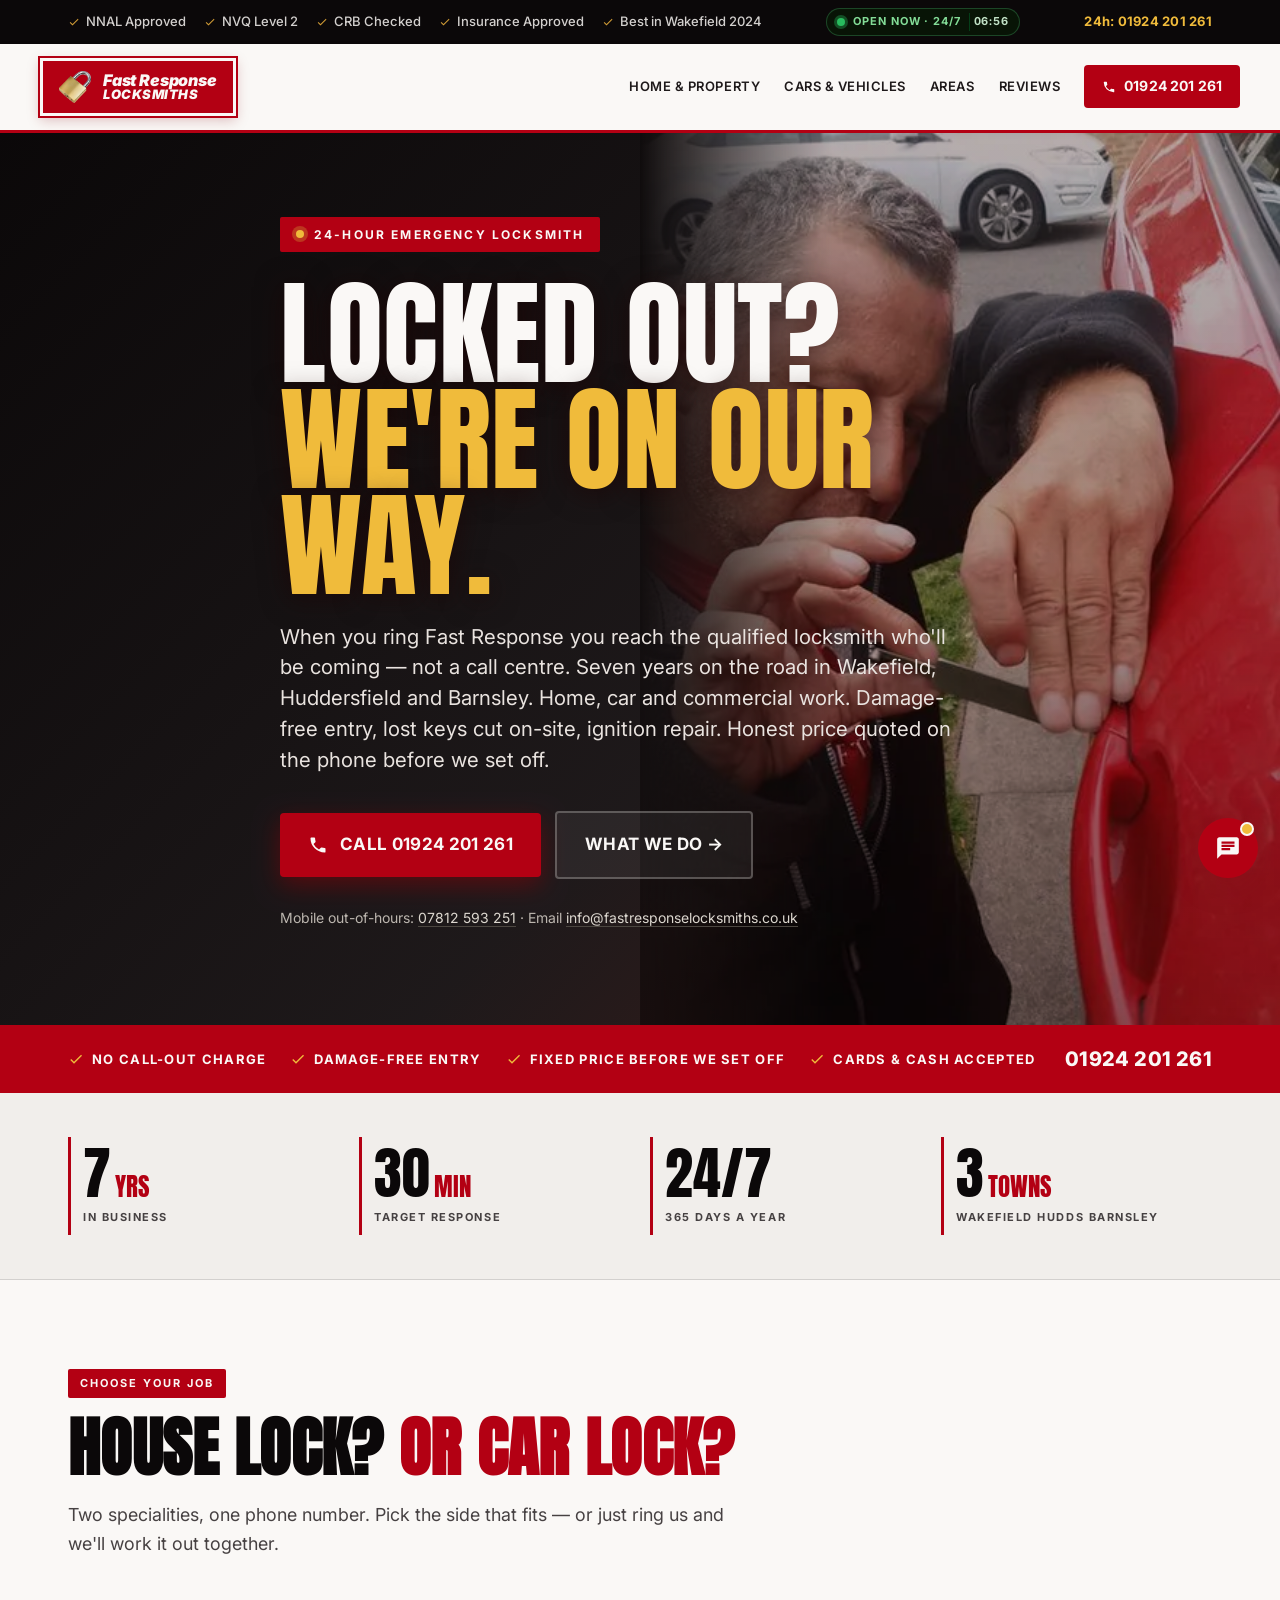
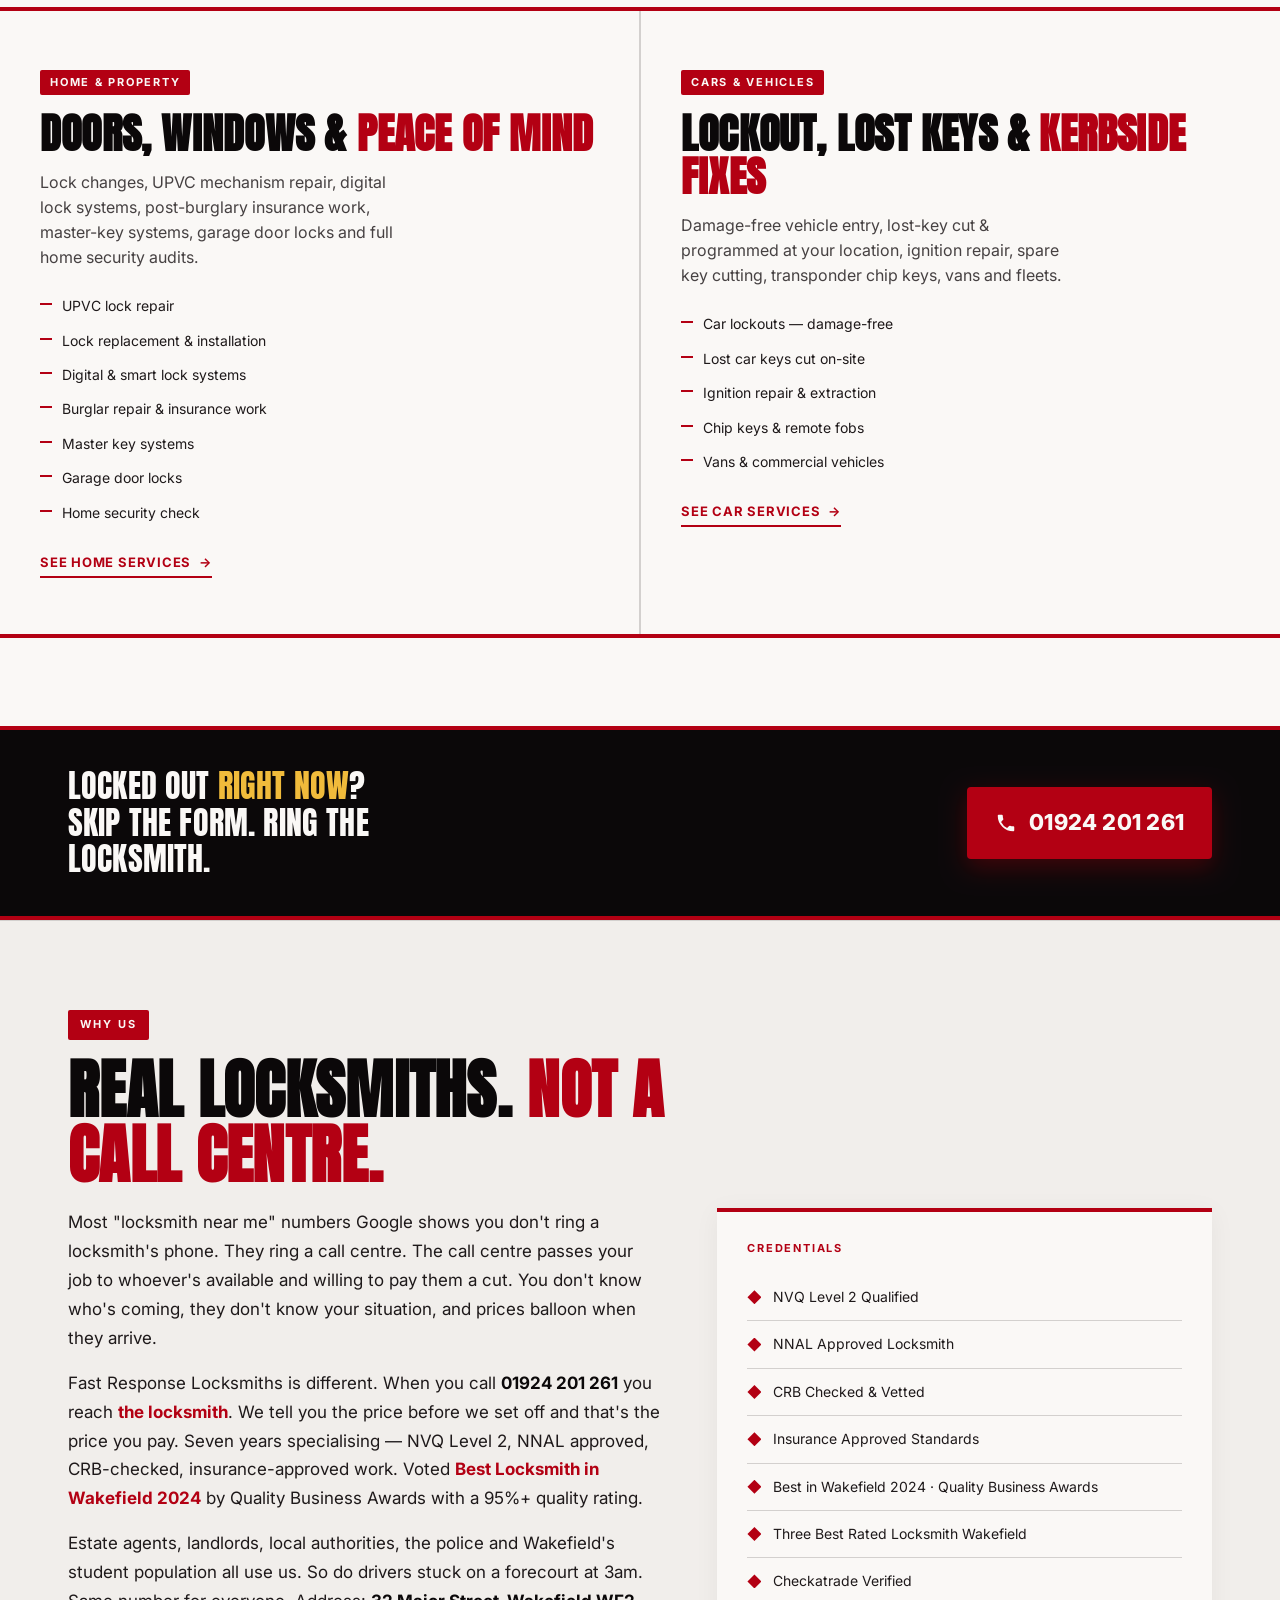
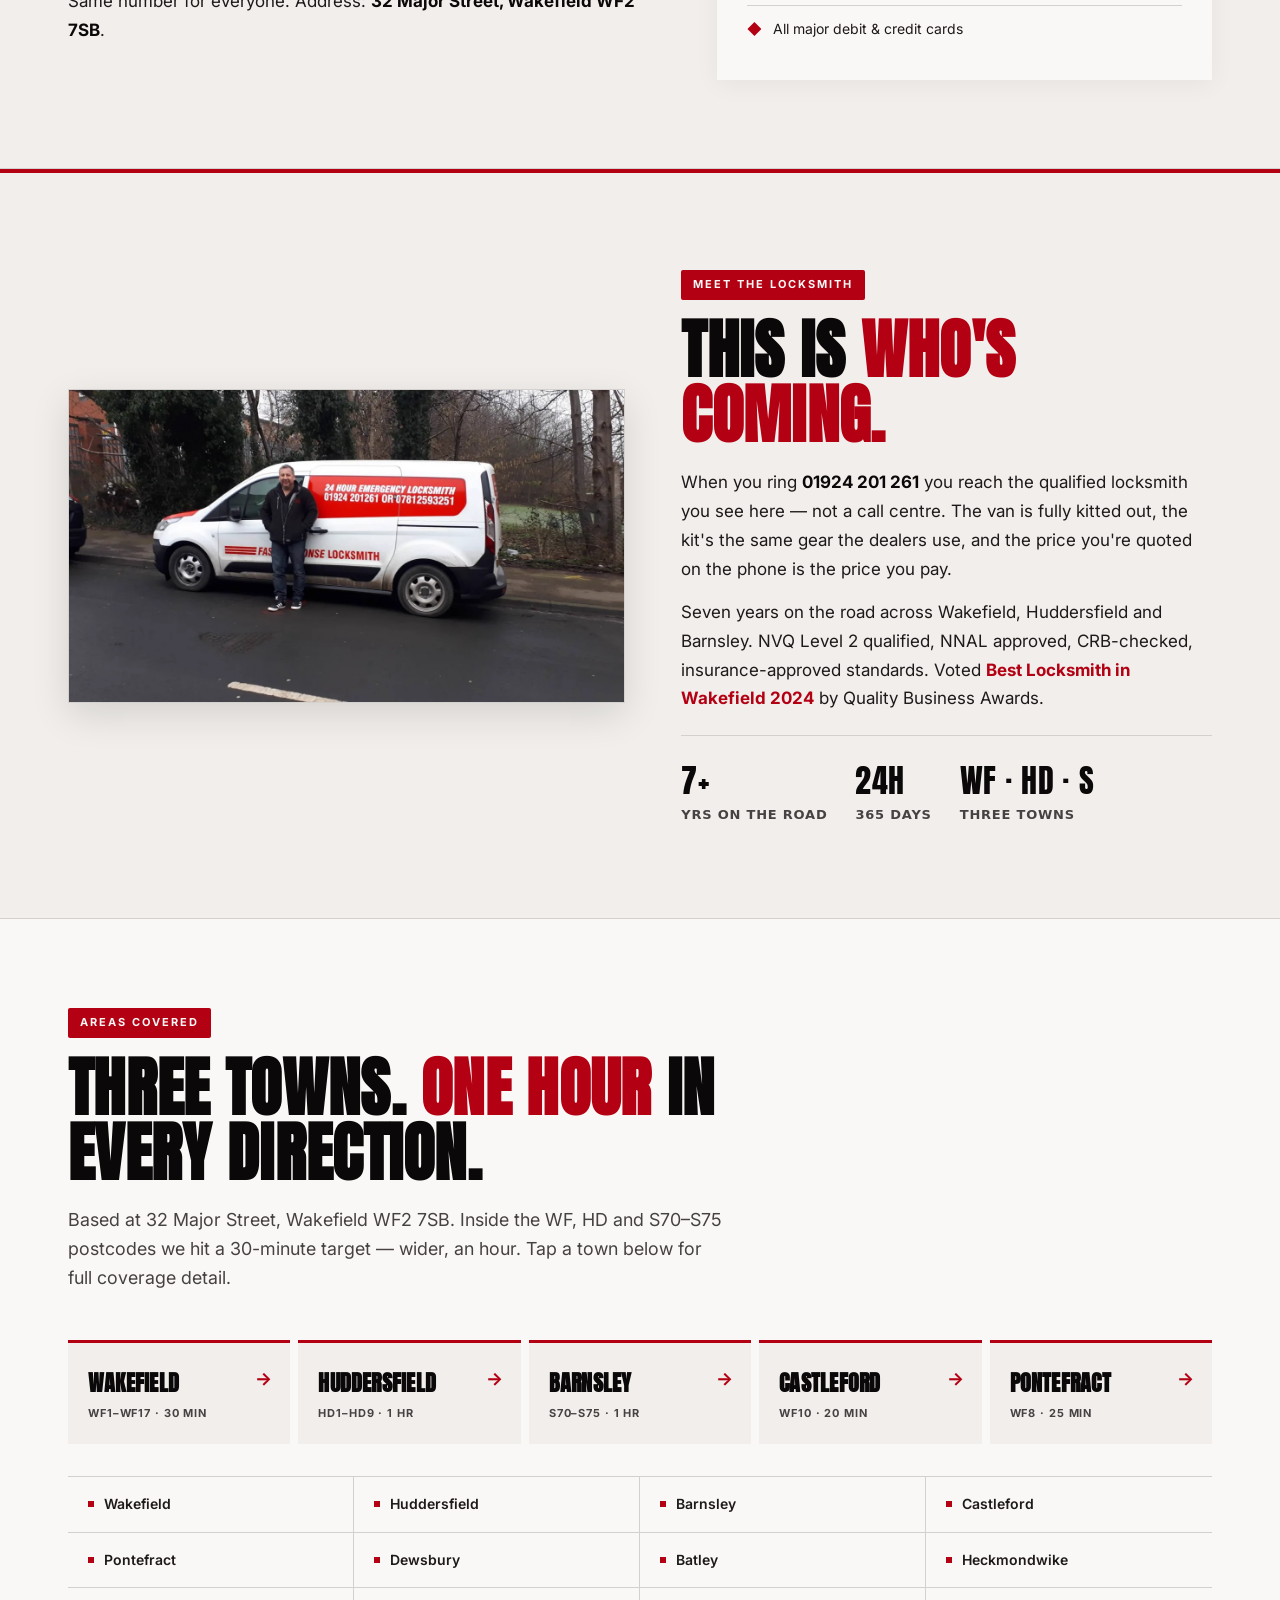
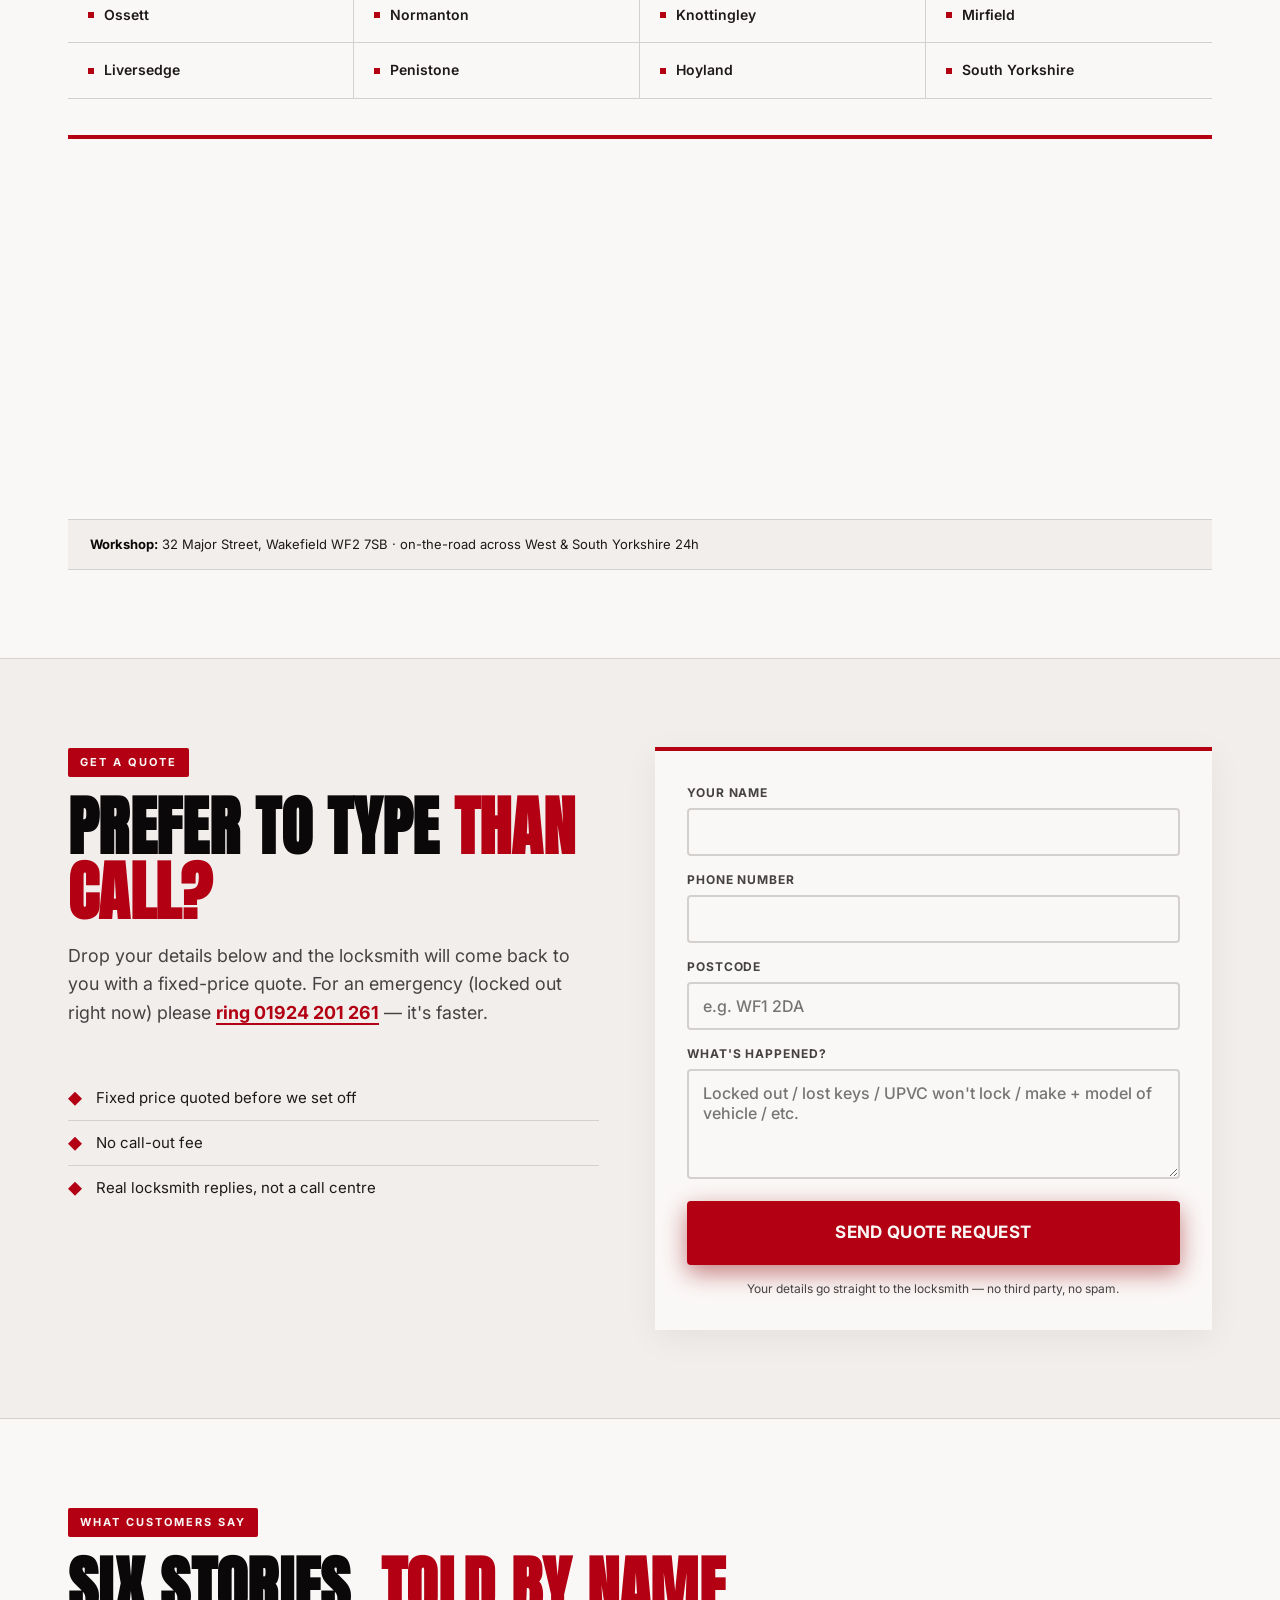
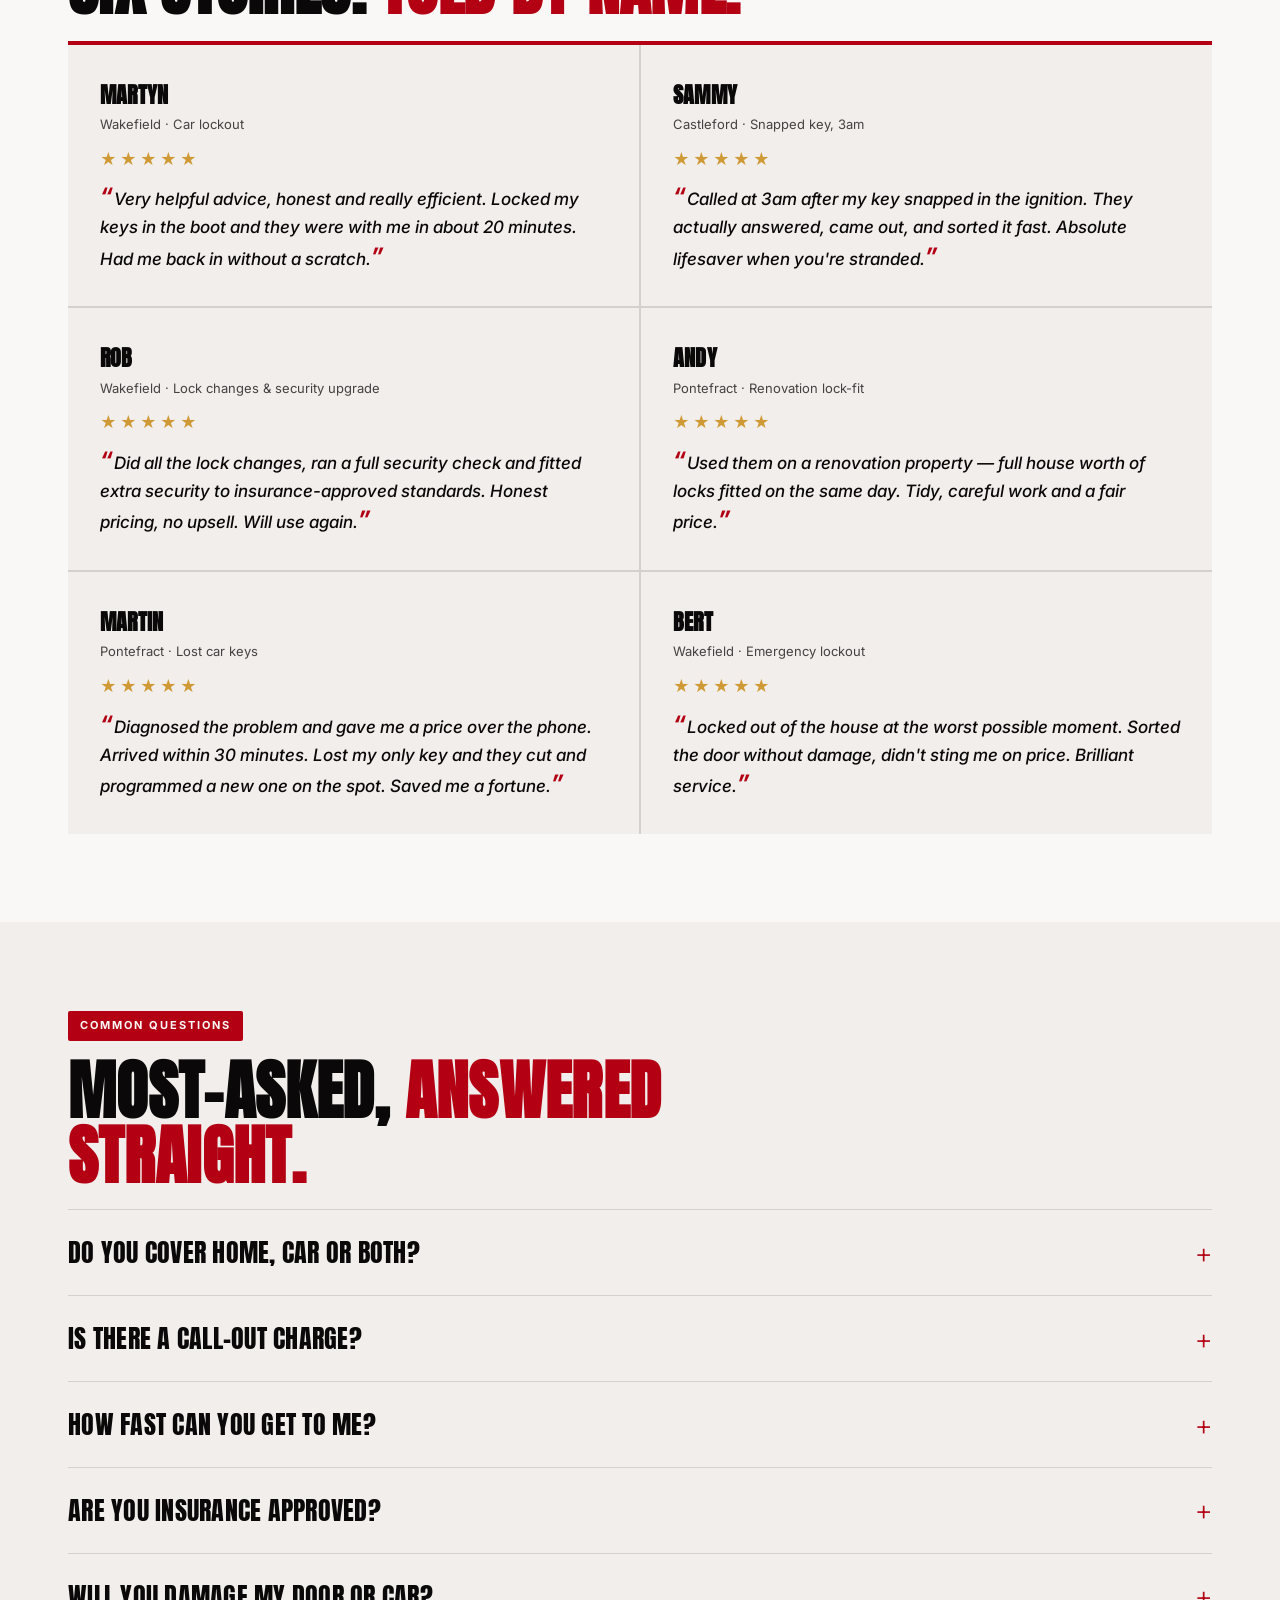
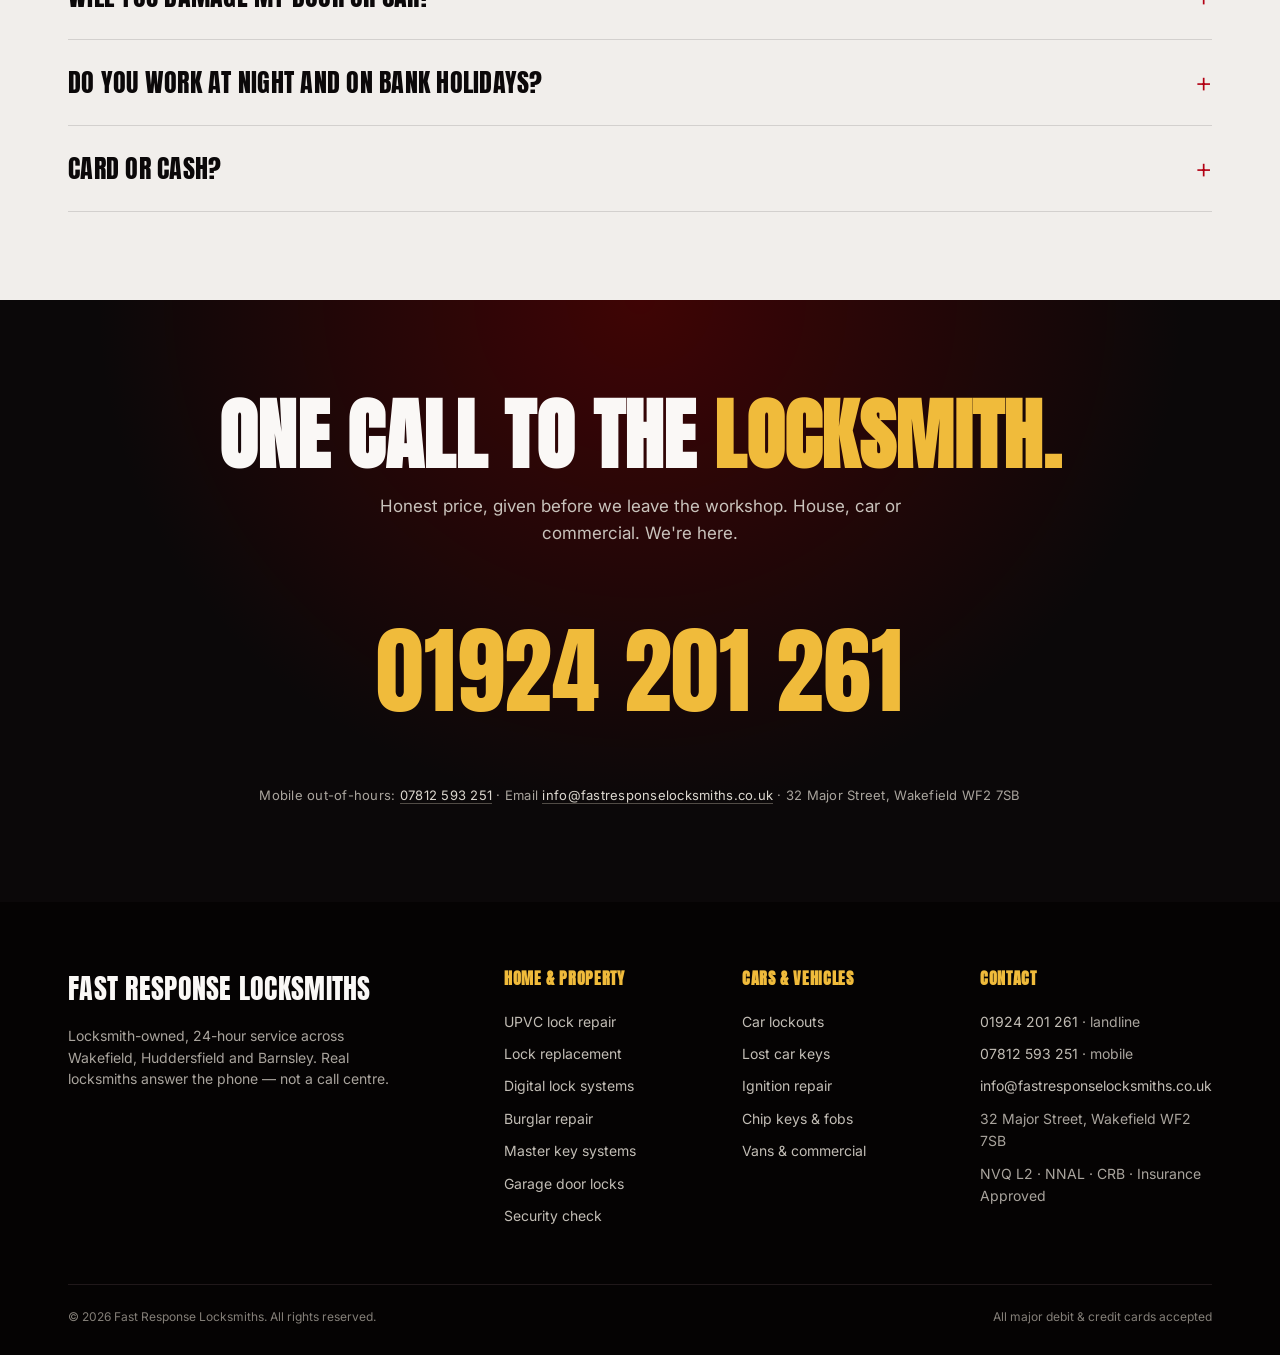
==== commit 135ecadb: "Coverage section: 3 static town cards → 5 clickable cards linking to /<town>-locksmith/ - Adds Castl" ====
--- a/index.html
+++ b/index.html
@@ -277,11 +277,15 @@
 
   /* === COVERAGE === */
   .coverage { background: var(--paper); }
-  .towns { display: grid; grid-template-columns: 1fr 1fr 1fr; gap: 16px; margin-bottom: 32px; }
-  .town { padding: 24px; background: var(--paper-warm); border-top: 3px solid var(--red); }
-  .town h4 { font-family: 'Anton', sans-serif; font-size: 26px; text-transform: uppercase; letter-spacing: 0.01em; margin-bottom: 4px; color: var(--black); }
-  .town .sub { font-size: 12px; color: var(--slate); font-weight: 600; text-transform: uppercase; letter-spacing: 0.08em; }
-  @media (max-width: 760px) { .towns { grid-template-columns: 1fr; } }
+  .towns { display: grid; grid-template-columns: repeat(5, 1fr); gap: 8px; margin-bottom: 32px; }
+  .town { display: block; padding: 22px 20px; background: var(--paper-warm); border-top: 3px solid var(--red); position: relative; transition: background 0.18s, transform 0.18s; color: inherit; text-decoration: none; }
+  .town:hover { background: var(--paper); transform: translateY(-2px); }
+  .town h4 { font-family: 'Anton', sans-serif; font-size: 22px; text-transform: uppercase; letter-spacing: 0.01em; margin-bottom: 4px; color: var(--black); }
+  .town .sub { font-size: 11px; color: var(--slate); font-weight: 700; text-transform: uppercase; letter-spacing: 0.08em; }
+  .town-arrow { position: absolute; top: 22px; right: 18px; color: var(--red); font-size: 18px; font-weight: 700; transition: transform 0.18s; }
+  .town:hover .town-arrow { transform: translateX(4px); }
+  @media (max-width: 980px) { .towns { grid-template-columns: 1fr 1fr; } }
+  @media (max-width: 540px) { .towns { grid-template-columns: 1fr; } }
   .coverage-grid { display: grid; grid-template-columns: repeat(4, 1fr); gap: 0; border-top: 1px solid var(--rule); }
   .coverage-grid .cov { padding: 16px 20px; border-bottom: 1px solid var(--rule); border-right: 1px solid var(--rule); font-size: 14px; font-weight: 600; color: var(--charcoal); display: flex; align-items: center; gap: 10px; }
   .coverage-grid .cov::before { content: ''; width: 6px; height: 6px; background: var(--red); }
@@ -575,11 +579,13 @@
   <div class="container">
     <div class="sec-eyebrow">Areas covered</div>
     <h2 class="sec-title">Three towns. <span class="red">One hour</span> in every direction.</h2>
-    <p class="sec-lede">Based at 32 Major Street, Wakefield WF2 7SB. Inside the WF, HD and S70–S75 postcodes we hit a 30-minute target — wider, an hour.</p>
+    <p class="sec-lede">Based at 32 Major Street, Wakefield WF2 7SB. Inside the WF, HD and S70–S75 postcodes we hit a 30-minute target — wider, an hour. Tap a town below for full coverage detail.</p>
     <div class="towns">
-      <div class="town"><h4>Wakefield</h4><div class="sub">WF1–WF17 · ALL POSTCODES</div></div>
-      <div class="town"><h4>Huddersfield</h4><div class="sub">HD1–HD9 · TOWN &amp; VILLAGES</div></div>
-      <div class="town"><h4>Barnsley</h4><div class="sub">S70–S75 · TOWN &amp; VILLAGES</div></div>
+      <a class="town" href="/fastresponselocksmiths/wakefield-locksmith/"><h4>Wakefield</h4><div class="sub">WF1–WF17 · 30 MIN</div><div class="town-arrow">→</div></a>
+      <a class="town" href="/fastresponselocksmiths/huddersfield-locksmith/"><h4>Huddersfield</h4><div class="sub">HD1–HD9 · 1 HR</div><div class="town-arrow">→</div></a>
+      <a class="town" href="/fastresponselocksmiths/barnsley-locksmith/"><h4>Barnsley</h4><div class="sub">S70–S75 · 1 HR</div><div class="town-arrow">→</div></a>
+      <a class="town" href="/fastresponselocksmiths/castleford-locksmith/"><h4>Castleford</h4><div class="sub">WF10 · 20 MIN</div><div class="town-arrow">→</div></a>
+      <a class="town" href="/fastresponselocksmiths/pontefract-locksmith/"><h4>Pontefract</h4><div class="sub">WF8 · 25 MIN</div><div class="town-arrow">→</div></a>
     </div>
     <div class="coverage-grid">
       <div class="cov">Wakefield</div>
